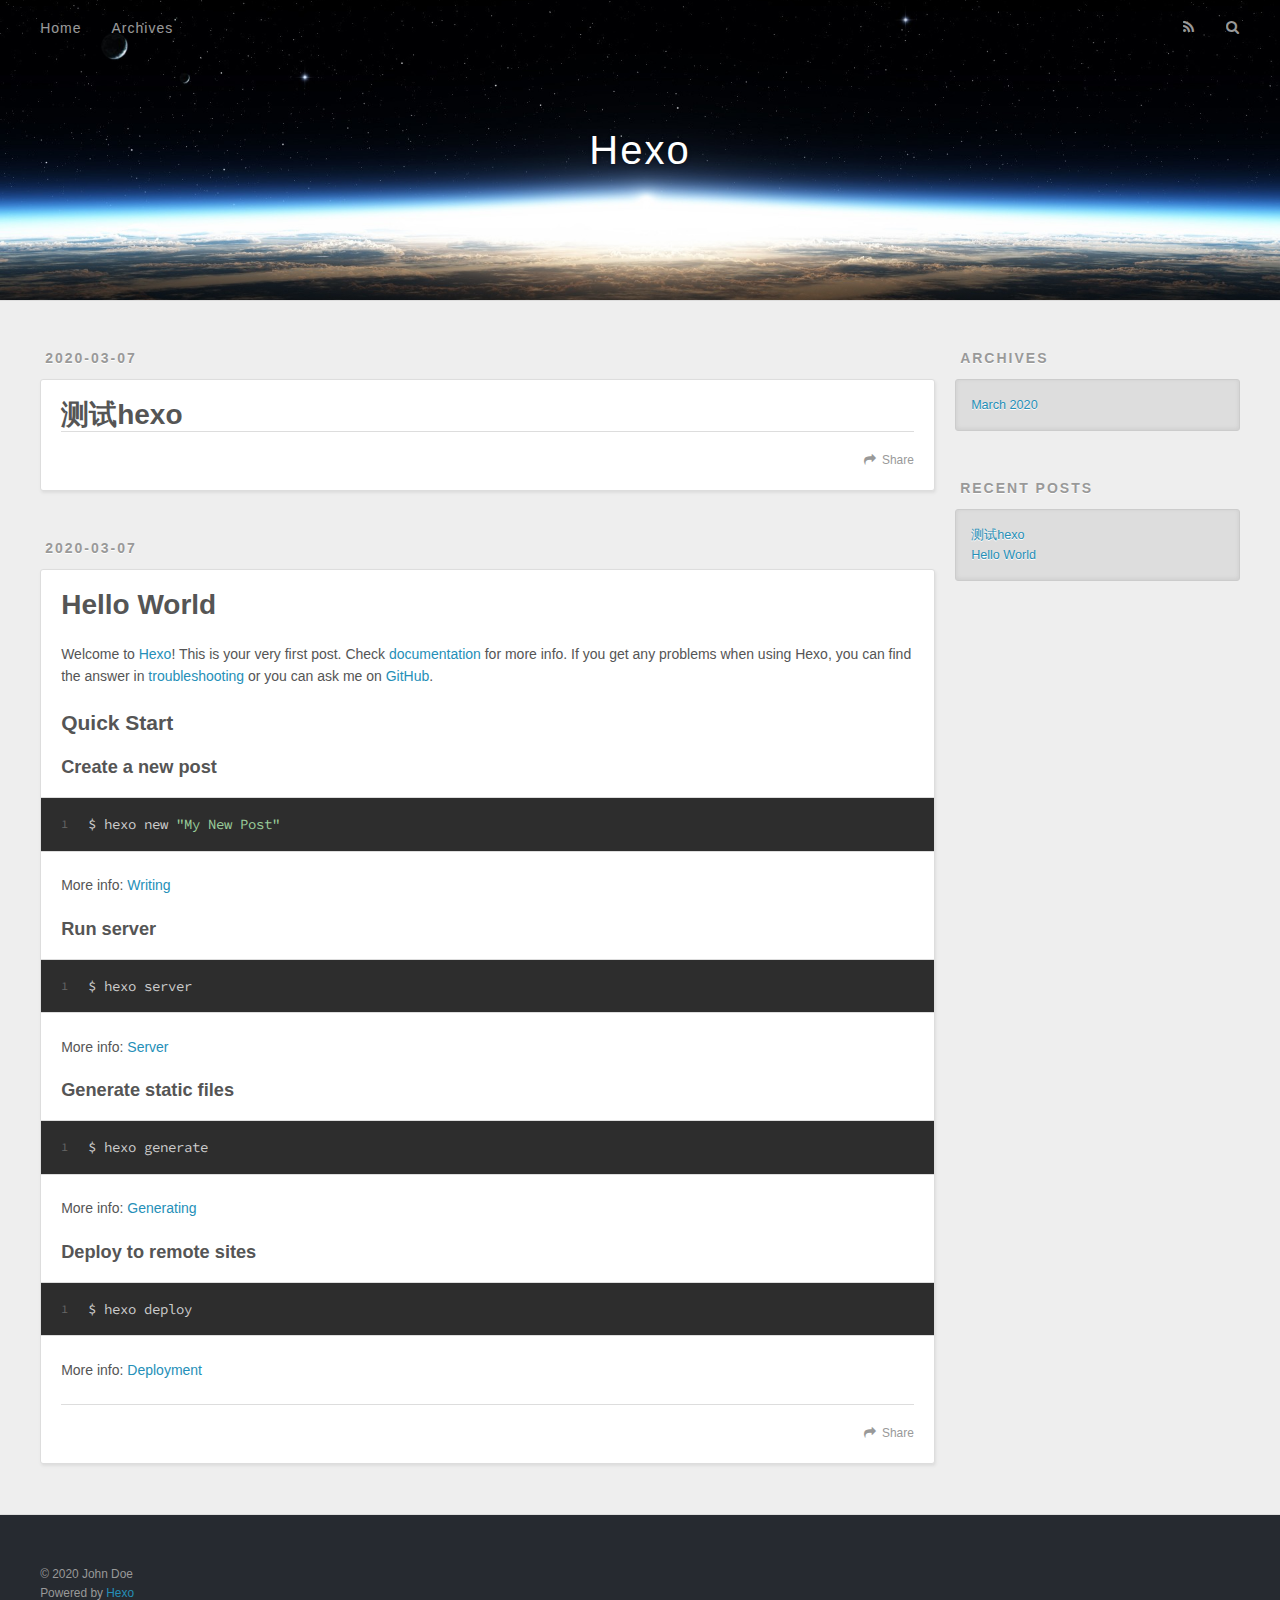
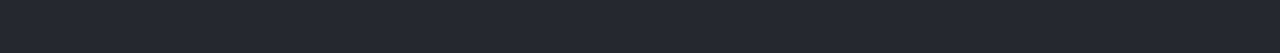
==== index.html @ 53bd96c7 "Site updated: 2020-03-07 23:52:13" ====
<!DOCTYPE html>
<html>
<head>
  <meta charset="utf-8">
  

  
  <title>Hexo</title>
  <meta name="viewport" content="width=device-width, initial-scale=1, maximum-scale=1">
  <meta property="og:type" content="website">
<meta property="og:title" content="Hexo">
<meta property="og:url" content="http://yoursite.com/index.html">
<meta property="og:site_name" content="Hexo">
<meta property="og:locale" content="en_US">
<meta property="article:author" content="John Doe">
<meta name="twitter:card" content="summary">
  
    <link rel="alternate" href="/atom.xml" title="Hexo" type="application/atom+xml">
  
  
    <link rel="icon" href="/favicon.png">
  
  
    <link href="//fonts.googleapis.com/css?family=Source+Code+Pro" rel="stylesheet" type="text/css">
  
  
<link rel="stylesheet" href="/css/style.css">

<meta name="generator" content="Hexo 4.2.0"></head>

<body>
  <div id="container">
    <div id="wrap">
      <header id="header">
  <div id="banner"></div>
  <div id="header-outer" class="outer">
    <div id="header-title" class="inner">
      <h1 id="logo-wrap">
        <a href="/" id="logo">Hexo</a>
      </h1>
      
    </div>
    <div id="header-inner" class="inner">
      <nav id="main-nav">
        <a id="main-nav-toggle" class="nav-icon"></a>
        
          <a class="main-nav-link" href="/">Home</a>
        
          <a class="main-nav-link" href="/archives">Archives</a>
        
      </nav>
      <nav id="sub-nav">
        
          <a id="nav-rss-link" class="nav-icon" href="/atom.xml" title="RSS Feed"></a>
        
        <a id="nav-search-btn" class="nav-icon" title="Search"></a>
      </nav>
      <div id="search-form-wrap">
        <form action="//google.com/search" method="get" accept-charset="UTF-8" class="search-form"><input type="search" name="q" class="search-form-input" placeholder="Search"><button type="submit" class="search-form-submit">&#xF002;</button><input type="hidden" name="sitesearch" value="http://yoursite.com"></form>
      </div>
    </div>
  </div>
</header>
      <div class="outer">
        <section id="main">
  
    <article id="post-测试hexo" class="article article-type-post" itemscope itemprop="blogPost">
  <div class="article-meta">
    <a href="/2020/03/07/%E6%B5%8B%E8%AF%95hexo/" class="article-date">
  <time datetime="2020-03-07T14:54:22.000Z" itemprop="datePublished">2020-03-07</time>
</a>
    
  </div>
  <div class="article-inner">
    
    
      <header class="article-header">
        
  
    <h1 itemprop="name">
      <a class="article-title" href="/2020/03/07/%E6%B5%8B%E8%AF%95hexo/">测试hexo</a>
    </h1>
  

      </header>
    
    <div class="article-entry" itemprop="articleBody">
      
        
      
    </div>
    <footer class="article-footer">
      <a data-url="http://yoursite.com/2020/03/07/%E6%B5%8B%E8%AF%95hexo/" data-id="ck7hqu7a30001ykxp9a8w8chr" class="article-share-link">Share</a>
      
      
    </footer>
  </div>
  
</article>


  
    <article id="post-hello-world" class="article article-type-post" itemscope itemprop="blogPost">
  <div class="article-meta">
    <a href="/2020/03/07/hello-world/" class="article-date">
  <time datetime="2020-03-07T14:18:39.172Z" itemprop="datePublished">2020-03-07</time>
</a>
    
  </div>
  <div class="article-inner">
    
    
      <header class="article-header">
        
  
    <h1 itemprop="name">
      <a class="article-title" href="/2020/03/07/hello-world/">Hello World</a>
    </h1>
  

      </header>
    
    <div class="article-entry" itemprop="articleBody">
      
        <p>Welcome to <a href="https://hexo.io/" target="_blank" rel="noopener">Hexo</a>! This is your very first post. Check <a href="https://hexo.io/docs/" target="_blank" rel="noopener">documentation</a> for more info. If you get any problems when using Hexo, you can find the answer in <a href="https://hexo.io/docs/troubleshooting.html" target="_blank" rel="noopener">troubleshooting</a> or you can ask me on <a href="https://github.com/hexojs/hexo/issues" target="_blank" rel="noopener">GitHub</a>.</p>
<h2 id="Quick-Start"><a href="#Quick-Start" class="headerlink" title="Quick Start"></a>Quick Start</h2><h3 id="Create-a-new-post"><a href="#Create-a-new-post" class="headerlink" title="Create a new post"></a>Create a new post</h3><figure class="highlight bash"><table><tr><td class="gutter"><pre><span class="line">1</span><br></pre></td><td class="code"><pre><span class="line">$ hexo new <span class="string">"My New Post"</span></span><br></pre></td></tr></table></figure>

<p>More info: <a href="https://hexo.io/docs/writing.html" target="_blank" rel="noopener">Writing</a></p>
<h3 id="Run-server"><a href="#Run-server" class="headerlink" title="Run server"></a>Run server</h3><figure class="highlight bash"><table><tr><td class="gutter"><pre><span class="line">1</span><br></pre></td><td class="code"><pre><span class="line">$ hexo server</span><br></pre></td></tr></table></figure>

<p>More info: <a href="https://hexo.io/docs/server.html" target="_blank" rel="noopener">Server</a></p>
<h3 id="Generate-static-files"><a href="#Generate-static-files" class="headerlink" title="Generate static files"></a>Generate static files</h3><figure class="highlight bash"><table><tr><td class="gutter"><pre><span class="line">1</span><br></pre></td><td class="code"><pre><span class="line">$ hexo generate</span><br></pre></td></tr></table></figure>

<p>More info: <a href="https://hexo.io/docs/generating.html" target="_blank" rel="noopener">Generating</a></p>
<h3 id="Deploy-to-remote-sites"><a href="#Deploy-to-remote-sites" class="headerlink" title="Deploy to remote sites"></a>Deploy to remote sites</h3><figure class="highlight bash"><table><tr><td class="gutter"><pre><span class="line">1</span><br></pre></td><td class="code"><pre><span class="line">$ hexo deploy</span><br></pre></td></tr></table></figure>

<p>More info: <a href="https://hexo.io/docs/one-command-deployment.html" target="_blank" rel="noopener">Deployment</a></p>

      
    </div>
    <footer class="article-footer">
      <a data-url="http://yoursite.com/2020/03/07/hello-world/" data-id="ck7hqu79y0000ykxp8cg9hc1q" class="article-share-link">Share</a>
      
      
    </footer>
  </div>
  
</article>


  


</section>
        
          <aside id="sidebar">
  
    

  
    

  
    
  
    
  <div class="widget-wrap">
    <h3 class="widget-title">Archives</h3>
    <div class="widget">
      <ul class="archive-list"><li class="archive-list-item"><a class="archive-list-link" href="/archives/2020/03/">March 2020</a></li></ul>
    </div>
  </div>


  
    
  <div class="widget-wrap">
    <h3 class="widget-title">Recent Posts</h3>
    <div class="widget">
      <ul>
        
          <li>
            <a href="/2020/03/07/%E6%B5%8B%E8%AF%95hexo/">测试hexo</a>
          </li>
        
          <li>
            <a href="/2020/03/07/hello-world/">Hello World</a>
          </li>
        
      </ul>
    </div>
  </div>

  
</aside>
        
      </div>
      <footer id="footer">
  
  <div class="outer">
    <div id="footer-info" class="inner">
      &copy; 2020 John Doe<br>
      Powered by <a href="http://hexo.io/" target="_blank">Hexo</a>
    </div>
  </div>
</footer>
    </div>
    <nav id="mobile-nav">
  
    <a href="/" class="mobile-nav-link">Home</a>
  
    <a href="/archives" class="mobile-nav-link">Archives</a>
  
</nav>
    

<script src="//ajax.googleapis.com/ajax/libs/jquery/2.0.3/jquery.min.js"></script>


  
<link rel="stylesheet" href="/fancybox/jquery.fancybox.css">

  
<script src="/fancybox/jquery.fancybox.pack.js"></script>




<script src="/js/script.js"></script>




  </div>
</body>
</html>
---- css/style.css ----
body {
  width: 100%;
}
body:before,
body:after {
  content: "";
  display: table;
}
body:after {
  clear: both;
}
html,
body,
div,
span,
applet,
object,
iframe,
h1,
h2,
h3,
h4,
h5,
h6,
p,
blockquote,
pre,
a,
abbr,
acronym,
address,
big,
cite,
code,
del,
dfn,
em,
img,
ins,
kbd,
q,
s,
samp,
small,
strike,
strong,
sub,
sup,
tt,
var,
dl,
dt,
dd,
ol,
ul,
li,
fieldset,
form,
label,
legend,
table,
caption,
tbody,
tfoot,
thead,
tr,
th,
td {
  margin: 0;
  padding: 0;
  border: 0;
  outline: 0;
  font-weight: inherit;
  font-style: inherit;
  font-family: inherit;
  font-size: 100%;
  vertical-align: baseline;
}
body {
  line-height: 1;
  color: #000;
  background: #fff;
}
ol,
ul {
  list-style: none;
}
table {
  border-collapse: separate;
  border-spacing: 0;
  vertical-align: middle;
}
caption,
th,
td {
  text-align: left;
  font-weight: normal;
  vertical-align: middle;
}
a img {
  border: none;
}
input,
button {
  margin: 0;
  padding: 0;
}
input::-moz-focus-inner,
button::-moz-focus-inner {
  border: 0;
  padding: 0;
}
@font-face {
  font-family: FontAwesome;
  font-style: normal;
  font-weight: normal;
  src: url("fonts/fontawesome-webfont.eot?v=#4.0.3");
  src: url("fonts/fontawesome-webfont.eot?#iefix&v=#4.0.3") format("embedded-opentype"), url("fonts/fontawesome-webfont.woff?v=#4.0.3") format("woff"), url("fonts/fontawesome-webfont.ttf?v=#4.0.3") format("truetype"), url("fonts/fontawesome-webfont.svg#fontawesomeregular?v=#4.0.3") format("svg");
}
html,
body,
#container {
  height: 100%;
}
body {
  background: #eee;
  font: 14px -apple-system, BlinkMacSystemFont, "Segoe UI", "Roboto", "Oxygen", "Ubuntu", "Cantarell", "Fira Sans", "Droid Sans", "Helvetica Neue", sans-serif;
  -webkit-text-size-adjust: 100%;
}
.outer {
  max-width: 1220px;
  margin: 0 auto;
  padding: 0 20px;
}
.outer:before,
.outer:after {
  content: "";
  display: table;
}
.outer:after {
  clear: both;
}
.inner {
  display: inline;
  float: left;
  width: 98.33333333333333%;
  margin: 0 0.833333333333333%;
}
.left,
.alignleft {
  float: left;
}
.right,
.alignright {
  float: right;
}
.clear {
  clear: both;
}
#container {
  position: relative;
}
.mobile-nav-on {
  overflow: hidden;
}
#wrap {
  height: 100%;
  width: 100%;
  position: absolute;
  top: 0;
  left: 0;
  -webkit-transition: 0.2s ease-out;
  -moz-transition: 0.2s ease-out;
  -ms-transition: 0.2s ease-out;
  transition: 0.2s ease-out;
  z-index: 1;
  background: #eee;
}
.mobile-nav-on #wrap {
  left: 280px;
}
@media screen and (min-width: 768px) {
  #main {
    display: inline;
    float: left;
    width: 73.33333333333333%;
    margin: 0 0.833333333333333%;
  }
}
.article-date,
.article-category-link,
.archive-year,
.widget-title {
  text-decoration: none;
  text-transform: uppercase;
  letter-spacing: 2px;
  color: #999;
  margin-bottom: 1em;
  margin-left: 5px;
  line-height: 1em;
  text-shadow: 0 1px #fff;
  font-weight: bold;
}
.article-inner,
.archive-article-inner {
  background: #fff;
  -webkit-box-shadow: 1px 2px 3px #ddd;
  box-shadow: 1px 2px 3px #ddd;
  border: 1px solid #ddd;
  border-radius: 3px;
}
.article-entry h1,
.widget h1 {
  font-size: 2em;
}
.article-entry h2,
.widget h2 {
  font-size: 1.5em;
}
.article-entry h3,
.widget h3 {
  font-size: 1.3em;
}
.article-entry h4,
.widget h4 {
  font-size: 1.2em;
}
.article-entry h5,
.widget h5 {
  font-size: 1em;
}
.article-entry h6,
.widget h6 {
  font-size: 1em;
  color: #999;
}
.article-entry hr,
.widget hr {
  border: 1px dashed #ddd;
}
.article-entry strong,
.widget strong {
  font-weight: bold;
}
.article-entry em,
.widget em,
.article-entry cite,
.widget cite {
  font-style: italic;
}
.article-entry sup,
.widget sup,
.article-entry sub,
.widget sub {
  font-size: 0.75em;
  line-height: 0;
  position: relative;
  vertical-align: baseline;
}
.article-entry sup,
.widget sup {
  top: -0.5em;
}
.article-entry sub,
.widget sub {
  bottom: -0.2em;
}
.article-entry small,
.widget small {
  font-size: 0.85em;
}
.article-entry acronym,
.widget acronym,
.article-entry abbr,
.widget abbr {
  border-bottom: 1px dotted;
}
.article-entry ul,
.widget ul,
.article-entry ol,
.widget ol,
.article-entry dl,
.widget dl {
  margin: 0 20px;
  line-height: 1.6em;
}
.article-entry ul ul,
.widget ul ul,
.article-entry ol ul,
.widget ol ul,
.article-entry ul ol,
.widget ul ol,
.article-entry ol ol,
.widget ol ol {
  margin-top: 0;
  margin-bottom: 0;
}
.article-entry ul,
.widget ul {
  list-style: disc;
}
.article-entry ol,
.widget ol {
  list-style: decimal;
}
.article-entry dt,
.widget dt {
  font-weight: bold;
}
#header {
  height: 300px;
  position: relative;
  border-bottom: 1px solid #ddd;
}
#header:before,
#header:after {
  content: "";
  position: absolute;
  left: 0;
  right: 0;
  height: 40px;
}
#header:before {
  top: 0;
  background: -webkit-linear-gradient(rgba(0,0,0,0.2), transparent);
  background: -moz-linear-gradient(rgba(0,0,0,0.2), transparent);
  background: -ms-linear-gradient(rgba(0,0,0,0.2), transparent);
  background: linear-gradient(rgba(0,0,0,0.2), transparent);
}
#header:after {
  bottom: 0;
  background: -webkit-linear-gradient(transparent, rgba(0,0,0,0.2));
  background: -moz-linear-gradient(transparent, rgba(0,0,0,0.2));
  background: -ms-linear-gradient(transparent, rgba(0,0,0,0.2));
  background: linear-gradient(transparent, rgba(0,0,0,0.2));
}
#header-outer {
  height: 100%;
  position: relative;
}
#header-inner {
  position: relative;
  overflow: hidden;
}
#banner {
  position: absolute;
  top: 0;
  left: 0;
  width: 100%;
  height: 100%;
  background: url("images/banner.jpg") center #000;
  -webkit-background-size: cover;
  -moz-background-size: cover;
  background-size: cover;
  z-index: -1;
}
#header-title {
  text-align: center;
  height: 40px;
  position: absolute;
  top: 50%;
  left: 0;
  margin-top: -20px;
}
#logo,
#subtitle {
  text-decoration: none;
  color: #fff;
  font-weight: 300;
  text-shadow: 0 1px 4px rgba(0,0,0,0.3);
}
#logo {
  font-size: 40px;
  line-height: 40px;
  letter-spacing: 2px;
}
#subtitle {
  font-size: 16px;
  line-height: 16px;
  letter-spacing: 1px;
}
#subtitle-wrap {
  margin-top: 16px;
}
#main-nav {
  float: left;
  margin-left: -15px;
}
.nav-icon,
.main-nav-link {
  float: left;
  color: #fff;
  opacity: 0.6;
  text-decoration: none;
  text-shadow: 0 1px rgba(0,0,0,0.2);
  -webkit-transition: opacity 0.2s;
  -moz-transition: opacity 0.2s;
  -ms-transition: opacity 0.2s;
  transition: opacity 0.2s;
  display: block;
  padding: 20px 15px;
}
.nav-icon:hover,
.main-nav-link:hover {
  opacity: 1;
}
.nav-icon {
  font-family: FontAwesome;
  text-align: center;
  font-size: 14px;
  width: 14px;
  height: 14px;
  padding: 20px 15px;
  position: relative;
  cursor: pointer;
}
.main-nav-link {
  font-weight: 300;
  letter-spacing: 1px;
}
@media screen and (max-width: 479px) {
  .main-nav-link {
    display: none;
  }
}
#main-nav-toggle {
  display: none;
}
#main-nav-toggle:before {
  content: "\f0c9";
}
@media screen and (max-width: 479px) {
  #main-nav-toggle {
    display: block;
  }
}
#sub-nav {
  float: right;
  margin-right: -15px;
}
#nav-rss-link:before {
  content: "\f09e";
}
#nav-search-btn:before {
  content: "\f002";
}
#search-form-wrap {
  position: absolute;
  top: 15px;
  width: 150px;
  height: 30px;
  right: -150px;
  opacity: 0;
  -webkit-transition: 0.2s ease-out;
  -moz-transition: 0.2s ease-out;
  -ms-transition: 0.2s ease-out;
  transition: 0.2s ease-out;
}
#search-form-wrap.on {
  opacity: 1;
  right: 0;
}
@media screen and (max-width: 479px) {
  #search-form-wrap {
    width: 100%;
    right: -100%;
  }
}
.search-form {
  position: absolute;
  top: 0;
  left: 0;
  right: 0;
  background: #fff;
  padding: 5px 15px;
  border-radius: 15px;
  -webkit-box-shadow: 0 0 10px rgba(0,0,0,0.3);
  box-shadow: 0 0 10px rgba(0,0,0,0.3);
}
.search-form-input {
  border: none;
  background: none;
  color: #555;
  width: 100%;
  font: 13px -apple-system, BlinkMacSystemFont, "Segoe UI", "Roboto", "Oxygen", "Ubuntu", "Cantarell", "Fira Sans", "Droid Sans", "Helvetica Neue", sans-serif;
  outline: none;
}
.search-form-input::-webkit-search-results-decoration,
.search-form-input::-webkit-search-cancel-button {
  -webkit-appearance: none;
}
.search-form-submit {
  position: absolute;
  top: 50%;
  right: 10px;
  margin-top: -7px;
  font: 13px FontAwesome;
  border: none;
  background: none;
  color: #bbb;
  cursor: pointer;
}
.search-form-submit:hover,
.search-form-submit:focus {
  color: #777;
}
.article {
  margin: 50px 0;
}
.article-inner {
  overflow: hidden;
}
.article-meta:before,
.article-meta:after {
  content: "";
  display: table;
}
.article-meta:after {
  clear: both;
}
.article-date {
  float: left;
}
.article-category {
  float: left;
  line-height: 1em;
  color: #ccc;
  text-shadow: 0 1px #fff;
  margin-left: 8px;
}
.article-category:before {
  content: "\2022";
}
.article-category-link {
  margin: 0 12px 1em;
}
.article-header {
  padding: 20px 20px 0;
}
.article-title {
  text-decoration: none;
  font-size: 2em;
  font-weight: bold;
  color: #555;
  line-height: 1.1em;
  -webkit-transition: color 0.2s;
  -moz-transition: color 0.2s;
  -ms-transition: color 0.2s;
  transition: color 0.2s;
}
a.article-title:hover {
  color: #258fb8;
}
.article-entry {
  color: #555;
  padding: 0 20px;
}
.article-entry:before,
.article-entry:after {
  content: "";
  display: table;
}
.article-entry:after {
  clear: both;
}
.article-entry p,
.article-entry table {
  line-height: 1.6em;
  margin: 1.6em 0;
}
.article-entry h1,
.article-entry h2,
.article-entry h3,
.article-entry h4,
.article-entry h5,
.article-entry h6 {
  font-weight: bold;
}
.article-entry h1,
.article-entry h2,
.article-entry h3,
.article-entry h4,
.article-entry h5,
.article-entry h6 {
  line-height: 1.1em;
  margin: 1.1em 0;
}
.article-entry a {
  color: #258fb8;
  text-decoration: none;
}
.article-entry a:hover {
  text-decoration: underline;
}
.article-entry ul,
.article-entry ol,
.article-entry dl {
  margin-top: 1.6em;
  margin-bottom: 1.6em;
}
.article-entry img,
.article-entry video {
  max-width: 100%;
  height: auto;
  display: block;
  margin: auto;
}
.article-entry iframe {
  border: none;
}
.article-entry table {
  width: 100%;
  border-collapse: collapse;
  border-spacing: 0;
}
.article-entry th {
  font-weight: bold;
  border-bottom: 3px solid #ddd;
  padding-bottom: 0.5em;
}
.article-entry td {
  border-bottom: 1px solid #ddd;
  padding: 10px 0;
}
.article-entry blockquote {
  font-family: Georgia, "Times New Roman", serif;
  font-size: 1.4em;
  margin: 1.6em 20px;
  text-align: center;
}
.article-entry blockquote footer {
  font-size: 14px;
  margin: 1.6em 0;
  font-family: -apple-system, BlinkMacSystemFont, "Segoe UI", "Roboto", "Oxygen", "Ubuntu", "Cantarell", "Fira Sans", "Droid Sans", "Helvetica Neue", sans-serif;
}
.article-entry blockquote footer cite:before {
  content: "—";
  padding: 0 0.5em;
}
.article-entry .pullquote {
  text-align: left;
  width: 45%;
  margin: 0;
}
.article-entry .pullquote.left {
  margin-left: 0.5em;
  margin-right: 1em;
}
.article-entry .pullquote.right {
  margin-right: 0.5em;
  margin-left: 1em;
}
.article-entry .caption {
  color: #999;
  display: block;
  font-size: 0.9em;
  margin-top: 0.5em;
  position: relative;
  text-align: center;
}
.article-entry .video-container {
  position: relative;
  padding-top: 56.25%;
  height: 0;
  overflow: hidden;
}
.article-entry .video-container iframe,
.article-entry .video-container object,
.article-entry .video-container embed {
  position: absolute;
  top: 0;
  left: 0;
  width: 100%;
  height: 100%;
  margin-top: 0;
}
.article-more-link a {
  display: inline-block;
  line-height: 1em;
  padding: 6px 15px;
  border-radius: 15px;
  background: #eee;
  color: #999;
  text-shadow: 0 1px #fff;
  text-decoration: none;
}
.article-more-link a:hover {
  background: #258fb8;
  color: #fff;
  text-decoration: none;
  text-shadow: 0 1px #1e7293;
}
.article-footer {
  font-size: 0.85em;
  line-height: 1.6em;
  border-top: 1px solid #ddd;
  padding-top: 1.6em;
  margin: 0 20px 20px;
}
.article-footer:before,
.article-footer:after {
  content: "";
  display: table;
}
.article-footer:after {
  clear: both;
}
.article-footer a {
  color: #999;
  text-decoration: none;
}
.article-footer a:hover {
  color: #555;
}
.article-tag-list-item {
  float: left;
  margin-right: 10px;
}
.article-tag-list-link:before {
  content: "#";
}
.article-comment-link {
  float: right;
}
.article-comment-link:before {
  content: "\f075";
  font-family: FontAwesome;
  padding-right: 8px;
}
.article-share-link {
  cursor: pointer;
  float: right;
  margin-left: 20px;
}
.article-share-link:before {
  content: "\f064";
  font-family: FontAwesome;
  padding-right: 6px;
}
#article-nav {
  position: relative;
}
#article-nav:before,
#article-nav:after {
  content: "";
  display: table;
}
#article-nav:after {
  clear: both;
}
@media screen and (min-width: 768px) {
  #article-nav {
    margin: 50px 0;
  }
  #article-nav:before {
    width: 8px;
    height: 8px;
    position: absolute;
    top: 50%;
    left: 50%;
    margin-top: -4px;
    margin-left: -4px;
    content: "";
    border-radius: 50%;
    background: #ddd;
    -webkit-box-shadow: 0 1px 2px #fff;
    box-shadow: 0 1px 2px #fff;
  }
}
.article-nav-link-wrap {
  text-decoration: none;
  text-shadow: 0 1px #fff;
  color: #999;
  -webkit-box-sizing: border-box;
  -moz-box-sizing: border-box;
  box-sizing: border-box;
  margin-top: 50px;
  text-align: center;
  display: block;
}
.article-nav-link-wrap:hover {
  color: #555;
}
@media screen and (min-width: 768px) {
  .article-nav-link-wrap {
    width: 50%;
    margin-top: 0;
  }
}
@media screen and (min-width: 768px) {
  #article-nav-newer {
    float: left;
    text-align: right;
    padding-right: 20px;
  }
}
@media screen and (min-width: 768px) {
  #article-nav-older {
    float: right;
    text-align: left;
    padding-left: 20px;
  }
}
.article-nav-caption {
  text-transform: uppercase;
  letter-spacing: 2px;
  color: #ddd;
  line-height: 1em;
  font-weight: bold;
}
#article-nav-newer .article-nav-caption {
  margin-right: -2px;
}
.article-nav-title {
  font-size: 0.85em;
  line-height: 1.6em;
  margin-top: 0.5em;
}
.article-share-box {
  position: absolute;
  display: none;
  background: #fff;
  -webkit-box-shadow: 1px 2px 10px rgba(0,0,0,0.2);
  box-shadow: 1px 2px 10px rgba(0,0,0,0.2);
  border-radius: 3px;
  margin-left: -145px;
  overflow: hidden;
  z-index: 1;
}
.article-share-box.on {
  display: block;
}
.article-share-input {
  width: 100%;
  background: none;
  -webkit-box-sizing: border-box;
  -moz-box-sizing: border-box;
  box-sizing: border-box;
  font: 14px -apple-system, BlinkMacSystemFont, "Segoe UI", "Roboto", "Oxygen", "Ubuntu", "Cantarell", "Fira Sans", "Droid Sans", "Helvetica Neue", sans-serif;
  padding: 0 15px;
  color: #555;
  outline: none;
  border: 1px solid #ddd;
  border-radius: 3px 3px 0 0;
  height: 36px;
  line-height: 36px;
}
.article-share-links {
  background: #eee;
}
.article-share-links:before,
.article-share-links:after {
  content: "";
  display: table;
}
.article-share-links:after {
  clear: both;
}
.article-share-twitter,
.article-share-facebook,
.article-share-pinterest,
.article-share-google {
  width: 50px;
  height: 36px;
  display: block;
  float: left;
  position: relative;
  color: #999;
  text-shadow: 0 1px #fff;
}
.article-share-twitter:before,
.article-share-facebook:before,
.article-share-pinterest:before,
.article-share-google:before {
  font-size: 20px;
  font-family: FontAwesome;
  width: 20px;
  height: 20px;
  position: absolute;
  top: 50%;
  left: 50%;
  margin-top: -10px;
  margin-left: -10px;
  text-align: center;
}
.article-share-twitter:hover,
.article-share-facebook:hover,
.article-share-pinterest:hover,
.article-share-google:hover {
  color: #fff;
}
.article-share-twitter:before {
  content: "\f099";
}
.article-share-twitter:hover {
  background: #00aced;
  text-shadow: 0 1px #008abe;
}
.article-share-facebook:before {
  content: "\f09a";
}
.article-share-facebook:hover {
  background: #3b5998;
  text-shadow: 0 1px #2f477a;
}
.article-share-pinterest:before {
  content: "\f0d2";
}
.article-share-pinterest:hover {
  background: #cb2027;
  text-shadow: 0 1px #a21a1f;
}
.article-share-google:before {
  content: "\f0d5";
}
.article-share-google:hover {
  background: #dd4b39;
  text-shadow: 0 1px #be3221;
}
.article-gallery {
  background: #000;
  position: relative;
}
.article-gallery-photos {
  position: relative;
  overflow: hidden;
}
.article-gallery-img {
  display: none;
  max-width: 100%;
}
.article-gallery-img:first-child {
  display: block;
}
.article-gallery-img.loaded {
  position: absolute;
  display: block;
}
.article-gallery-img img {
  display: block;
  max-width: 100%;
  margin: 0 auto;
}
#comments {
  background: #fff;
  -webkit-box-shadow: 1px 2px 3px #ddd;
  box-shadow: 1px 2px 3px #ddd;
  padding: 20px;
  border: 1px solid #ddd;
  border-radius: 3px;
  margin: 50px 0;
}
#comments a {
  color: #258fb8;
}
.archives-wrap {
  margin: 50px 0;
}
.archives:before,
.archives:after {
  content: "";
  display: table;
}
.archives:after {
  clear: both;
}
.archive-year-wrap {
  margin-bottom: 1em;
}
.archives {
  -webkit-column-gap: 10px;
  -moz-column-gap: 10px;
  column-gap: 10px;
}
@media screen and (min-width: 480px) and (max-width: 767px) {
  .archives {
    -webkit-column-count: 2;
    -moz-column-count: 2;
    column-count: 2;
  }
}
@media screen and (min-width: 768px) {
  .archives {
    -webkit-column-count: 3;
    -moz-column-count: 3;
    column-count: 3;
  }
}
.archive-article {
  -webkit-column-break-inside: avoid;
  page-break-inside: avoid;
  overflow: hidden;
  break-inside: avoid-column;
}
.archive-article-inner {
  padding: 10px;
  margin-bottom: 15px;
}
.archive-article-title {
  text-decoration: none;
  font-weight: bold;
  color: #555;
  -webkit-transition: color 0.2s;
  -moz-transition: color 0.2s;
  -ms-transition: color 0.2s;
  transition: color 0.2s;
  line-height: 1.6em;
}
.archive-article-title:hover {
  color: #258fb8;
}
.archive-article-footer {
  margin-top: 1em;
}
.archive-article-date {
  color: #999;
  text-decoration: none;
  font-size: 0.85em;
  line-height: 1em;
  margin-bottom: 0.5em;
  display: block;
}
#page-nav {
  margin: 50px auto;
  background: #fff;
  -webkit-box-shadow: 1px 2px 3px #ddd;
  box-shadow: 1px 2px 3px #ddd;
  border: 1px solid #ddd;
  border-radius: 3px;
  text-align: center;
  color: #999;
  overflow: hidden;
}
#page-nav:before,
#page-nav:after {
  content: "";
  display: table;
}
#page-nav:after {
  clear: both;
}
#page-nav a,
#page-nav span {
  padding: 10px 20px;
  line-height: 1;
  height: 2ex;
}
#page-nav a {
  color: #999;
  text-decoration: none;
}
#page-nav a:hover {
  background: #999;
  color: #fff;
}
#page-nav .prev {
  float: left;
}
#page-nav .next {
  float: right;
}
#page-nav .page-number {
  display: inline-block;
}
@media screen and (max-width: 479px) {
  #page-nav .page-number {
    display: none;
  }
}
#page-nav .current {
  color: #555;
  font-weight: bold;
}
#page-nav .space {
  color: #ddd;
}
#footer {
  background: #262a30;
  padding: 50px 0;
  border-top: 1px solid #ddd;
  color: #999;
}
#footer a {
  color: #258fb8;
  text-decoration: none;
}
#footer a:hover {
  text-decoration: underline;
}
#footer-info {
  line-height: 1.6em;
  font-size: 0.85em;
}
.article-entry pre,
.article-entry .highlight {
  background: #2d2d2d;
  margin: 0 -20px;
  padding: 15px 20px;
  border-style: solid;
  border-color: #ddd;
  border-width: 1px 0;
  overflow: auto;
  color: #ccc;
  line-height: 22.400000000000002px;
}
.article-entry .highlight .gutter pre,
.article-entry .gist .gist-file .gist-data .line-numbers {
  color: #666;
  font-size: 0.85em;
}
.article-entry pre,
.article-entry code {
  font-family: "Source Code Pro", Consolas, Monaco, Menlo, Consolas, monospace;
}
.article-entry code {
  background: #eee;
  text-shadow: 0 1px #fff;
  padding: 0 0.3em;
}
.article-entry pre code {
  background: none;
  text-shadow: none;
  padding: 0;
}
.article-entry .highlight pre {
  border: none;
  margin: 0;
  padding: 0;
}
.article-entry .highlight table {
  margin: 0;
  width: auto;
}
.article-entry .highlight td {
  border: none;
  padding: 0;
}
.article-entry .highlight figcaption {
  font-size: 0.85em;
  color: #999;
  line-height: 1em;
  margin-bottom: 1em;
}
.article-entry .highlight figcaption:before,
.article-entry .highlight figcaption:after {
  content: "";
  display: table;
}
.article-entry .highlight figcaption:after {
  clear: both;
}
.article-entry .highlight figcaption a {
  float: right;
}
.article-entry .highlight .gutter pre {
  text-align: right;
  padding-right: 20px;
}
.article-entry .highlight .line {
  height: 22.400000000000002px;
}
.article-entry .highlight .line.marked {
  background: #515151;
}
.article-entry .gist {
  margin: 0 -20px;
  border-style: solid;
  border-color: #ddd;
  border-width: 1px 0;
  background: #2d2d2d;
  padding: 15px 20px 15px 0;
}
.article-entry .gist .gist-file {
  border: none;
  font-family: "Source Code Pro", Consolas, Monaco, Menlo, Consolas, monospace;
  margin: 0;
}
.article-entry .gist .gist-file .gist-data {
  background: none;
  border: none;
}
.article-entry .gist .gist-file .gist-data .line-numbers {
  background: none;
  border: none;
  padding: 0 20px 0 0;
}
.article-entry .gist .gist-file .gist-data .line-data {
  padding: 0 !important;
}
.article-entry .gist .gist-file .highlight {
  margin: 0;
  padding: 0;
  border: none;
}
.article-entry .gist .gist-file .gist-meta {
  background: #2d2d2d;
  color: #999;
  font: 0.85em -apple-system, BlinkMacSystemFont, "Segoe UI", "Roboto", "Oxygen", "Ubuntu", "Cantarell", "Fira Sans", "Droid Sans", "Helvetica Neue", sans-serif;
  text-shadow: 0 0;
  padding: 0;
  margin-top: 1em;
  margin-left: 20px;
}
.article-entry .gist .gist-file .gist-meta a {
  color: #258fb8;
  font-weight: normal;
}
.article-entry .gist .gist-file .gist-meta a:hover {
  text-decoration: underline;
}
pre .comment,
pre .title {
  color: #999;
}
pre .variable,
pre .attribute,
pre .tag,
pre .regexp,
pre .ruby .constant,
pre .xml .tag .title,
pre .xml .pi,
pre .xml .doctype,
pre .html .doctype,
pre .css .id,
pre .css .class,
pre .css .pseudo {
  color: #f2777a;
}
pre .number,
pre .preprocessor,
pre .built_in,
pre .literal,
pre .params,
pre .constant {
  color: #f99157;
}
pre .class,
pre .ruby .class .title,
pre .css .rules .attribute {
  color: #9c9;
}
pre .string,
pre .value,
pre .inheritance,
pre .header,
pre .ruby .symbol,
pre .xml .cdata {
  color: #9c9;
}
pre .css .hexcolor {
  color: #6cc;
}
pre .function,
pre .python .decorator,
pre .python .title,
pre .ruby .function .title,
pre .ruby .title .keyword,
pre .perl .sub,
pre .javascript .title,
pre .coffeescript .title {
  color: #69c;
}
pre .keyword,
pre .javascript .function {
  color: #c9c;
}
@media screen and (max-width: 479px) {
  #mobile-nav {
    position: absolute;
    top: 0;
    left: 0;
    width: 280px;
    height: 100%;
    background: #191919;
    border-right: 1px solid #fff;
  }
}
@media screen and (max-width: 479px) {
  .mobile-nav-link {
    display: block;
    color: #999;
    text-decoration: none;
    padding: 15px 20px;
    font-weight: bold;
  }
  .mobile-nav-link:hover {
    color: #fff;
  }
}
@media screen and (min-width: 768px) {
  #sidebar {
    display: inline;
    float: left;
    width: 23.333333333333332%;
    margin: 0 0.833333333333333%;
  }
}
.widget-wrap {
  margin: 50px 0;
}
.widget {
  color: #777;
  text-shadow: 0 1px #fff;
  background: #ddd;
  -webkit-box-shadow: 0 -1px 4px #ccc inset;
  box-shadow: 0 -1px 4px #ccc inset;
  border: 1px solid #ccc;
  padding: 15px;
  border-radius: 3px;
}
.widget a {
  color: #258fb8;
  text-decoration: none;
}
.widget a:hover {
  text-decoration: underline;
}
.widget ul ul,
.widget ol ul,
.widget dl ul,
.widget ul ol,
.widget ol ol,
.widget dl ol,
.widget ul dl,
.widget ol dl,
.widget dl dl {
  margin-left: 15px;
  list-style: disc;
}
.widget {
  line-height: 1.6em;
  word-wrap: break-word;
  font-size: 0.9em;
}
.widget ul,
.widget ol {
  list-style: none;
  margin: 0;
}
.widget ul ul,
.widget ol ul,
.widget ul ol,
.widget ol ol {
  margin: 0 20px;
}
.widget ul ul,
.widget ol ul {
  list-style: disc;
}
.widget ul ol,
.widget ol ol {
  list-style: decimal;
}
.category-list-count,
.tag-list-count,
.archive-list-count {
  padding-left: 5px;
  color: #999;
  font-size: 0.85em;
}
.category-list-count:before,
.tag-list-count:before,
.archive-list-count:before {
  content: "(";
}
.category-list-count:after,
.tag-list-count:after,
.archive-list-count:after {
  content: ")";
}
.tagcloud a {
  margin-right: 5px;
  display: inline-block;
}
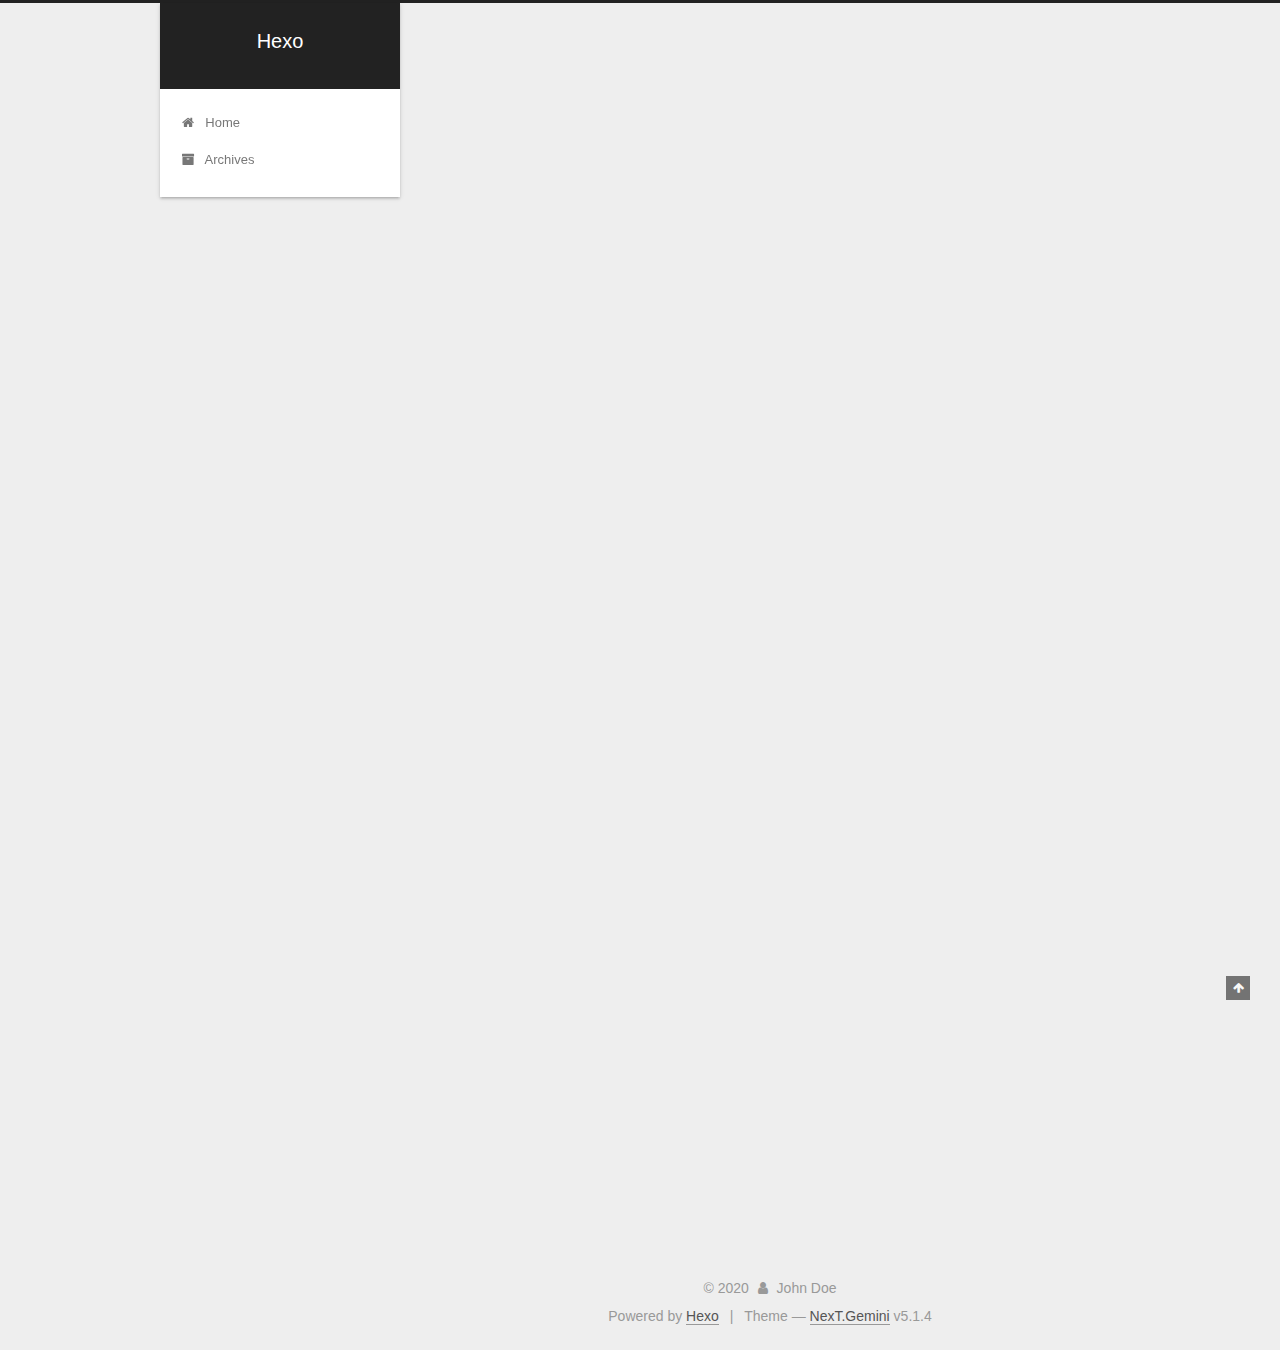
==== commit 2bd467e2: "Site updated: 2020-03-10 20:45:09" ====
--- a/index.html
+++ b/index.html
@@ -1,236 +1,746 @@
 <!DOCTYPE html>
-<html>
+
+
+
+  
+
+
+<html class="theme-next gemini use-motion" lang="en">
 <head>
-  <meta charset="utf-8">
-  
-
-  
-  <title>Hexo</title>
-  <meta name="viewport" content="width=device-width, initial-scale=1, maximum-scale=1">
-  <meta property="og:type" content="website">
+  <meta charset="UTF-8"/>
+<meta http-equiv="X-UA-Compatible" content="IE=edge" />
+<meta name="viewport" content="width=device-width, initial-scale=1, maximum-scale=1"/>
+<meta name="theme-color" content="#222">
+
+
+
+
+
+
+
+
+
+<meta http-equiv="Cache-Control" content="no-transform" />
+<meta http-equiv="Cache-Control" content="no-siteapp" />
+
+
+
+
+
+
+
+
+
+
+
+
+
+
+
+
+  
+  
+  <link href="/lib/fancybox/source/jquery.fancybox.css?v=2.1.5" rel="stylesheet" type="text/css" />
+
+
+
+
+
+
+
+<link href="/lib/font-awesome/css/font-awesome.min.css?v=4.6.2" rel="stylesheet" type="text/css" />
+
+<link href="/css/main.css?v=5.1.4" rel="stylesheet" type="text/css" />
+
+
+  <link rel="apple-touch-icon" sizes="180x180" href="/images/apple-touch-icon-next.png?v=5.1.4">
+
+
+  <link rel="icon" type="image/png" sizes="32x32" href="/images/favicon-32x32-next.png?v=5.1.4">
+
+
+  <link rel="icon" type="image/png" sizes="16x16" href="/images/favicon-16x16-next.png?v=5.1.4">
+
+
+  <link rel="mask-icon" href="/images/logo.svg?v=5.1.4" color="#222">
+
+
+
+
+
+  <meta name="keywords" content="Hexo, NexT" />
+
+
+
+
+
+
+
+
+
+
+<meta property="og:type" content="website">
 <meta property="og:title" content="Hexo">
 <meta property="og:url" content="http://yoursite.com/index.html">
 <meta property="og:site_name" content="Hexo">
 <meta property="og:locale" content="en_US">
 <meta property="article:author" content="John Doe">
 <meta name="twitter:card" content="summary">
-  
-    <link rel="alternate" href="/atom.xml" title="Hexo" type="application/atom+xml">
-  
-  
-    <link rel="icon" href="/favicon.png">
-  
-  
-    <link href="//fonts.googleapis.com/css?family=Source+Code+Pro" rel="stylesheet" type="text/css">
-  
-  
-<link rel="stylesheet" href="/css/style.css">
+
+
+
+<script type="text/javascript" id="hexo.configurations">
+  var NexT = window.NexT || {};
+  var CONFIG = {
+    root: '/',
+    scheme: 'Gemini',
+    version: '5.1.4',
+    sidebar: {"position":"left","display":"post","offset":12,"b2t":false,"scrollpercent":false,"onmobile":false},
+    fancybox: true,
+    tabs: true,
+    motion: {"enable":true,"async":false,"transition":{"post_block":"fadeIn","post_header":"slideDownIn","post_body":"slideDownIn","coll_header":"slideLeftIn","sidebar":"slideUpIn"}},
+    duoshuo: {
+      userId: '0',
+      author: 'Author'
+    },
+    algolia: {
+      applicationID: '',
+      apiKey: '',
+      indexName: '',
+      hits: {"per_page":10},
+      labels: {"input_placeholder":"Search for Posts","hits_empty":"We didn't find any results for the search: ${query}","hits_stats":"${hits} results found in ${time} ms"}
+    }
+  };
+</script>
+
+
+
+  <link rel="canonical" href="http://yoursite.com/"/>
+
+
+
+
+
+  <title>Hexo</title>
+  
+
+
+
+
+
+
+
 
 <meta name="generator" content="Hexo 4.2.0"></head>
 
-<body>
-  <div id="container">
-    <div id="wrap">
-      <header id="header">
-  <div id="banner"></div>
-  <div id="header-outer" class="outer">
-    <div id="header-title" class="inner">
-      <h1 id="logo-wrap">
-        <a href="/" id="logo">Hexo</a>
-      </h1>
-      
+<body itemscope itemtype="http://schema.org/WebPage" lang="en">
+
+  
+  
+    
+  
+
+  <div class="container sidebar-position-left 
+  page-home">
+    <div class="headband"></div>
+
+    <header id="header" class="header" itemscope itemtype="http://schema.org/WPHeader">
+      <div class="header-inner"><div class="site-brand-wrapper">
+  <div class="site-meta ">
+    
+
+    <div class="custom-logo-site-title">
+      <a href="/"  class="brand" rel="start">
+        <span class="logo-line-before"><i></i></span>
+        <span class="site-title">Hexo</span>
+        <span class="logo-line-after"><i></i></span>
+      </a>
     </div>
-    <div id="header-inner" class="inner">
-      <nav id="main-nav">
-        <a id="main-nav-toggle" class="nav-icon"></a>
-        
-          <a class="main-nav-link" href="/">Home</a>
-        
-          <a class="main-nav-link" href="/archives">Archives</a>
-        
-      </nav>
-      <nav id="sub-nav">
-        
-          <a id="nav-rss-link" class="nav-icon" href="/atom.xml" title="RSS Feed"></a>
-        
-        <a id="nav-search-btn" class="nav-icon" title="Search"></a>
-      </nav>
-      <div id="search-form-wrap">
-        <form action="//google.com/search" method="get" accept-charset="UTF-8" class="search-form"><input type="search" name="q" class="search-form-input" placeholder="Search"><button type="submit" class="search-form-submit">&#xF002;</button><input type="hidden" name="sitesearch" value="http://yoursite.com"></form>
-      </div>
+      
+        <p class="site-subtitle"></p>
+      
+  </div>
+
+  <div class="site-nav-toggle">
+    <button>
+      <span class="btn-bar"></span>
+      <span class="btn-bar"></span>
+      <span class="btn-bar"></span>
+    </button>
+  </div>
+</div>
+
+<nav class="site-nav">
+  
+
+  
+    <ul id="menu" class="menu">
+      
+        
+        <li class="menu-item menu-item-home">
+          <a href="/%20" rel="section">
+            
+              <i class="menu-item-icon fa fa-fw fa-home"></i> <br />
+            
+            Home
+          </a>
+        </li>
+      
+        
+        <li class="menu-item menu-item-archives">
+          <a href="/archives/%20" rel="section">
+            
+              <i class="menu-item-icon fa fa-fw fa-archive"></i> <br />
+            
+            Archives
+          </a>
+        </li>
+      
+
+      
+    </ul>
+  
+
+  
+</nav>
+
+
+
+ </div>
+    </header>
+
+    <main id="main" class="main">
+      <div class="main-inner">
+        <div class="content-wrap">
+          <div id="content" class="content">
+            
+  <section id="posts" class="posts-expand">
+    
+      
+
+  
+
+  
+  
+  
+
+  <article class="post post-type-normal" itemscope itemtype="http://schema.org/Article">
+  
+  
+  
+  <div class="post-block">
+    <link itemprop="mainEntityOfPage" href="http://yoursite.com/2020/03/07/%E6%B5%8B%E8%AF%95hexo/">
+
+    <span hidden itemprop="author" itemscope itemtype="http://schema.org/Person">
+      <meta itemprop="name" content="John Doe">
+      <meta itemprop="description" content="">
+      <meta itemprop="image" content="/images/avatar.gif">
+    </span>
+
+    <span hidden itemprop="publisher" itemscope itemtype="http://schema.org/Organization">
+      <meta itemprop="name" content="Hexo">
+    </span>
+
+    
+      <header class="post-header">
+
+        
+        
+          <h1 class="post-title" itemprop="name headline">
+                
+                <a class="post-title-link" href="/2020/03/07/%E6%B5%8B%E8%AF%95hexo/" itemprop="url">测试hexo</a></h1>
+        
+
+        <div class="post-meta">
+          <span class="post-time">
+            
+              <span class="post-meta-item-icon">
+                <i class="fa fa-calendar-o"></i>
+              </span>
+              
+                <span class="post-meta-item-text">Posted on</span>
+              
+              <time title="Post created" itemprop="dateCreated datePublished" datetime="2020-03-07T22:54:22+08:00">
+                2020-03-07
+              </time>
+            
+
+            
+
+            
+          </span>
+
+          
+
+          
+            
+          
+
+          
+          
+
+          
+
+          
+
+          
+
+        </div>
+      </header>
+    
+
+    
+    
+    
+    <div class="post-body" itemprop="articleBody">
+
+      
+      
+
+      
+        
+          
+            
+          
+        
+      
+    </div>
+    
+    
+    
+
+    
+
+    
+
+    
+
+    <footer class="post-footer">
+      
+
+      
+
+      
+
+      
+      
+        <div class="post-eof"></div>
+      
+    </footer>
+  </div>
+  
+  
+  
+  </article>
+
+
+    
+      
+
+  
+
+  
+  
+  
+
+  <article class="post post-type-normal" itemscope itemtype="http://schema.org/Article">
+  
+  
+  
+  <div class="post-block">
+    <link itemprop="mainEntityOfPage" href="http://yoursite.com/2020/03/07/hello-world/">
+
+    <span hidden itemprop="author" itemscope itemtype="http://schema.org/Person">
+      <meta itemprop="name" content="John Doe">
+      <meta itemprop="description" content="">
+      <meta itemprop="image" content="/images/avatar.gif">
+    </span>
+
+    <span hidden itemprop="publisher" itemscope itemtype="http://schema.org/Organization">
+      <meta itemprop="name" content="Hexo">
+    </span>
+
+    
+      <header class="post-header">
+
+        
+        
+          <h1 class="post-title" itemprop="name headline">
+                
+                <a class="post-title-link" href="/2020/03/07/hello-world/" itemprop="url">Hello World</a></h1>
+        
+
+        <div class="post-meta">
+          <span class="post-time">
+            
+              <span class="post-meta-item-icon">
+                <i class="fa fa-calendar-o"></i>
+              </span>
+              
+                <span class="post-meta-item-text">Posted on</span>
+              
+              <time title="Post created" itemprop="dateCreated datePublished" datetime="2020-03-07T22:18:39+08:00">
+                2020-03-07
+              </time>
+            
+
+            
+
+            
+          </span>
+
+          
+
+          
+            
+          
+
+          
+          
+
+          
+
+          
+
+          
+
+        </div>
+      </header>
+    
+
+    
+    
+    
+    <div class="post-body" itemprop="articleBody">
+
+      
+      
+
+      
+        
+          
+            <p>Welcome to <a href="https://hexo.io/" target="_blank" rel="noopener">Hexo</a>! This is your very first post. Check <a href="https://hexo.io/docs/" target="_blank" rel="noopener">documentation</a> for more info. If you get any problems when using Hexo, you can find the answer in <a href="https://hexo.io/docs/troubleshooting.html" target="_blank" rel="noopener">troubleshooting</a> or you can ask me on <a href="https://github.com/hexojs/hexo/issues" target="_blank" rel="noopener">GitHub</a>.</p>
+<h2 id="Quick-Start"><a href="#Quick-Start" class="headerlink" title="Quick Start"></a>Quick Start</h2><h3 id="Create-a-new-post"><a href="#Create-a-new-post" class="headerlink" title="Create a new post"></a>Create a new post</h3><figure class="highlight bash"><table><tr><td class="gutter"><pre><span class="line">1</span><br></pre></td><td class="code"><pre><span class="line">$ hexo new <span class="string">"My New Post"</span></span><br></pre></td></tr></table></figure>
+
+<p>More info: <a href="https://hexo.io/docs/writing.html" target="_blank" rel="noopener">Writing</a></p>
+<h3 id="Run-server"><a href="#Run-server" class="headerlink" title="Run server"></a>Run server</h3><figure class="highlight bash"><table><tr><td class="gutter"><pre><span class="line">1</span><br></pre></td><td class="code"><pre><span class="line">$ hexo server</span><br></pre></td></tr></table></figure>
+
+<p>More info: <a href="https://hexo.io/docs/server.html" target="_blank" rel="noopener">Server</a></p>
+<h3 id="Generate-static-files"><a href="#Generate-static-files" class="headerlink" title="Generate static files"></a>Generate static files</h3><figure class="highlight bash"><table><tr><td class="gutter"><pre><span class="line">1</span><br></pre></td><td class="code"><pre><span class="line">$ hexo generate</span><br></pre></td></tr></table></figure>
+
+<p>More info: <a href="https://hexo.io/docs/generating.html" target="_blank" rel="noopener">Generating</a></p>
+<h3 id="Deploy-to-remote-sites"><a href="#Deploy-to-remote-sites" class="headerlink" title="Deploy to remote sites"></a>Deploy to remote sites</h3><figure class="highlight bash"><table><tr><td class="gutter"><pre><span class="line">1</span><br></pre></td><td class="code"><pre><span class="line">$ hexo deploy</span><br></pre></td></tr></table></figure>
+
+<p>More info: <a href="https://hexo.io/docs/one-command-deployment.html" target="_blank" rel="noopener">Deployment</a></p>
+
+          
+        
+      
+    </div>
+    
+    
+    
+
+    
+
+    
+
+    
+
+    <footer class="post-footer">
+      
+
+      
+
+      
+
+      
+      
+        <div class="post-eof"></div>
+      
+    </footer>
+  </div>
+  
+  
+  
+  </article>
+
+
+    
+  </section>
+
+  
+
+
+          </div>
+          
+
+
+          
+
+        </div>
+        
+          
+  
+  <div class="sidebar-toggle">
+    <div class="sidebar-toggle-line-wrap">
+      <span class="sidebar-toggle-line sidebar-toggle-line-first"></span>
+      <span class="sidebar-toggle-line sidebar-toggle-line-middle"></span>
+      <span class="sidebar-toggle-line sidebar-toggle-line-last"></span>
     </div>
   </div>
-</header>
-      <div class="outer">
-        <section id="main">
-  
-    <article id="post-测试hexo" class="article article-type-post" itemscope itemprop="blogPost">
-  <div class="article-meta">
-    <a href="/2020/03/07/%E6%B5%8B%E8%AF%95hexo/" class="article-date">
-  <time datetime="2020-03-07T14:54:22.000Z" itemprop="datePublished">2020-03-07</time>
-</a>
-    
+
+  <aside id="sidebar" class="sidebar">
+    
+    <div class="sidebar-inner">
+
+      
+
+      
+
+      <section class="site-overview-wrap sidebar-panel sidebar-panel-active">
+        <div class="site-overview">
+          <div class="site-author motion-element" itemprop="author" itemscope itemtype="http://schema.org/Person">
+            
+              <p class="site-author-name" itemprop="name">John Doe</p>
+              <p class="site-description motion-element" itemprop="description"></p>
+          </div>
+
+          <nav class="site-state motion-element">
+
+            
+              <div class="site-state-item site-state-posts">
+              
+                <a href="/archives/%20%7C%7C%20archive">
+              
+                  <span class="site-state-item-count">2</span>
+                  <span class="site-state-item-name">posts</span>
+                </a>
+              </div>
+            
+
+            
+
+            
+
+          </nav>
+
+          
+
+          
+
+          
+          
+
+          
+          
+
+          
+
+        </div>
+      </section>
+
+      
+
+      
+
+    </div>
+  </aside>
+
+
+        
+      </div>
+    </main>
+
+    <footer id="footer" class="footer">
+      <div class="footer-inner">
+        <div class="copyright">&copy; <span itemprop="copyrightYear">2020</span>
+  <span class="with-love">
+    <i class="fa fa-user"></i>
+  </span>
+  <span class="author" itemprop="copyrightHolder">John Doe</span>
+
+  
+</div>
+
+
+  <div class="powered-by">Powered by <a class="theme-link" target="_blank" href="https://hexo.io">Hexo</a></div>
+
+
+
+  <span class="post-meta-divider">|</span>
+
+
+
+  <div class="theme-info">Theme &mdash; <a class="theme-link" target="_blank" href="https://github.com/iissnan/hexo-theme-next">NexT.Gemini</a> v5.1.4</div>
+
+
+
+
+        
+
+
+
+
+
+
+
+        
+      </div>
+    </footer>
+
+    
+      <div class="back-to-top">
+        <i class="fa fa-arrow-up"></i>
+        
+      </div>
+    
+
+    
+
   </div>
-  <div class="article-inner">
-    
-    
-      <header class="article-header">
-        
-  
-    <h1 itemprop="name">
-      <a class="article-title" href="/2020/03/07/%E6%B5%8B%E8%AF%95hexo/">测试hexo</a>
-    </h1>
-  
-
-      </header>
-    
-    <div class="article-entry" itemprop="articleBody">
-      
-        
-      
-    </div>
-    <footer class="article-footer">
-      <a data-url="http://yoursite.com/2020/03/07/%E6%B5%8B%E8%AF%95hexo/" data-id="ck7hqu7a30001ykxp9a8w8chr" class="article-share-link">Share</a>
-      
-      
-    </footer>
-  </div>
-  
-</article>
-
-
-  
-    <article id="post-hello-world" class="article article-type-post" itemscope itemprop="blogPost">
-  <div class="article-meta">
-    <a href="/2020/03/07/hello-world/" class="article-date">
-  <time datetime="2020-03-07T14:18:39.172Z" itemprop="datePublished">2020-03-07</time>
-</a>
-    
-  </div>
-  <div class="article-inner">
-    
-    
-      <header class="article-header">
-        
-  
-    <h1 itemprop="name">
-      <a class="article-title" href="/2020/03/07/hello-world/">Hello World</a>
-    </h1>
-  
-
-      </header>
-    
-    <div class="article-entry" itemprop="articleBody">
-      
-        <p>Welcome to <a href="https://hexo.io/" target="_blank" rel="noopener">Hexo</a>! This is your very first post. Check <a href="https://hexo.io/docs/" target="_blank" rel="noopener">documentation</a> for more info. If you get any problems when using Hexo, you can find the answer in <a href="https://hexo.io/docs/troubleshooting.html" target="_blank" rel="noopener">troubleshooting</a> or you can ask me on <a href="https://github.com/hexojs/hexo/issues" target="_blank" rel="noopener">GitHub</a>.</p>
-<h2 id="Quick-Start"><a href="#Quick-Start" class="headerlink" title="Quick Start"></a>Quick Start</h2><h3 id="Create-a-new-post"><a href="#Create-a-new-post" class="headerlink" title="Create a new post"></a>Create a new post</h3><figure class="highlight bash"><table><tr><td class="gutter"><pre><span class="line">1</span><br></pre></td><td class="code"><pre><span class="line">$ hexo new <span class="string">"My New Post"</span></span><br></pre></td></tr></table></figure>
-
-<p>More info: <a href="https://hexo.io/docs/writing.html" target="_blank" rel="noopener">Writing</a></p>
-<h3 id="Run-server"><a href="#Run-server" class="headerlink" title="Run server"></a>Run server</h3><figure class="highlight bash"><table><tr><td class="gutter"><pre><span class="line">1</span><br></pre></td><td class="code"><pre><span class="line">$ hexo server</span><br></pre></td></tr></table></figure>
-
-<p>More info: <a href="https://hexo.io/docs/server.html" target="_blank" rel="noopener">Server</a></p>
-<h3 id="Generate-static-files"><a href="#Generate-static-files" class="headerlink" title="Generate static files"></a>Generate static files</h3><figure class="highlight bash"><table><tr><td class="gutter"><pre><span class="line">1</span><br></pre></td><td class="code"><pre><span class="line">$ hexo generate</span><br></pre></td></tr></table></figure>
-
-<p>More info: <a href="https://hexo.io/docs/generating.html" target="_blank" rel="noopener">Generating</a></p>
-<h3 id="Deploy-to-remote-sites"><a href="#Deploy-to-remote-sites" class="headerlink" title="Deploy to remote sites"></a>Deploy to remote sites</h3><figure class="highlight bash"><table><tr><td class="gutter"><pre><span class="line">1</span><br></pre></td><td class="code"><pre><span class="line">$ hexo deploy</span><br></pre></td></tr></table></figure>
-
-<p>More info: <a href="https://hexo.io/docs/one-command-deployment.html" target="_blank" rel="noopener">Deployment</a></p>
-
-      
-    </div>
-    <footer class="article-footer">
-      <a data-url="http://yoursite.com/2020/03/07/hello-world/" data-id="ck7hqu79y0000ykxp8cg9hc1q" class="article-share-link">Share</a>
-      
-      
-    </footer>
-  </div>
-  
-</article>
-
-
-  
-
-
-</section>
-        
-          <aside id="sidebar">
-  
-    
-
-  
-    
-
-  
-    
-  
-    
-  <div class="widget-wrap">
-    <h3 class="widget-title">Archives</h3>
-    <div class="widget">
-      <ul class="archive-list"><li class="archive-list-item"><a class="archive-list-link" href="/archives/2020/03/">March 2020</a></li></ul>
-    </div>
-  </div>
-
-
-  
-    
-  <div class="widget-wrap">
-    <h3 class="widget-title">Recent Posts</h3>
-    <div class="widget">
-      <ul>
-        
-          <li>
-            <a href="/2020/03/07/%E6%B5%8B%E8%AF%95hexo/">测试hexo</a>
-          </li>
-        
-          <li>
-            <a href="/2020/03/07/hello-world/">Hello World</a>
-          </li>
-        
-      </ul>
-    </div>
-  </div>
-
-  
-</aside>
-        
-      </div>
-      <footer id="footer">
-  
-  <div class="outer">
-    <div id="footer-info" class="inner">
-      &copy; 2020 John Doe<br>
-      Powered by <a href="http://hexo.io/" target="_blank">Hexo</a>
-    </div>
-  </div>
-</footer>
-    </div>
-    <nav id="mobile-nav">
-  
-    <a href="/" class="mobile-nav-link">Home</a>
-  
-    <a href="/archives" class="mobile-nav-link">Archives</a>
-  
-</nav>
-    
-
-<script src="//ajax.googleapis.com/ajax/libs/jquery/2.0.3/jquery.min.js"></script>
-
-
-  
-<link rel="stylesheet" href="/fancybox/jquery.fancybox.css">
-
-  
-<script src="/fancybox/jquery.fancybox.pack.js"></script>
-
-
-
-
-<script src="/js/script.js"></script>
-
-
-
-
-  </div>
+
+  
+
+<script type="text/javascript">
+  if (Object.prototype.toString.call(window.Promise) !== '[object Function]') {
+    window.Promise = null;
+  }
+</script>
+
+
+
+
+
+
+
+
+
+  
+
+
+
+
+
+
+
+
+
+
+
+
+  
+  
+    <script type="text/javascript" src="/lib/jquery/index.js?v=2.1.3"></script>
+  
+
+  
+  
+    <script type="text/javascript" src="/lib/fastclick/lib/fastclick.min.js?v=1.0.6"></script>
+  
+
+  
+  
+    <script type="text/javascript" src="/lib/jquery_lazyload/jquery.lazyload.js?v=1.9.7"></script>
+  
+
+  
+  
+    <script type="text/javascript" src="/lib/velocity/velocity.min.js?v=1.2.1"></script>
+  
+
+  
+  
+    <script type="text/javascript" src="/lib/velocity/velocity.ui.min.js?v=1.2.1"></script>
+  
+
+  
+  
+    <script type="text/javascript" src="/lib/fancybox/source/jquery.fancybox.pack.js?v=2.1.5"></script>
+  
+
+
+  
+
+
+  <script type="text/javascript" src="/js/src/utils.js?v=5.1.4"></script>
+
+  <script type="text/javascript" src="/js/src/motion.js?v=5.1.4"></script>
+
+
+
+  
+  
+
+
+  <script type="text/javascript" src="/js/src/affix.js?v=5.1.4"></script>
+
+  <script type="text/javascript" src="/js/src/schemes/pisces.js?v=5.1.4"></script>
+
+
+
+  
+
+  
+
+
+  <script type="text/javascript" src="/js/src/bootstrap.js?v=5.1.4"></script>
+
+
+
+  
+
+
+  
+
+
+
+
+	
+
+
+
+
+
+  
+
+
+
+
+
+  
+
+
+
+
+
+
+
+
+
+
+
+
+  
+
+
+
+
+
+  
+
+  
+
+  
+
+  
+  
+
+  
+
+  
+
+  
+
 </body>
-</html>+</html>
--- a/css/main.css
+++ b/css/main.css
@@ -0,0 +1,3123 @@
+/* normalize.css v3.0.2 | MIT License | git.io/normalize */
+html {
+  font-family: sans-serif; /* 1 */
+  -ms-text-size-adjust: 100%; /* 2 */
+  -webkit-text-size-adjust: 100%; /* 2 */
+}
+body {
+  margin: 0;
+}
+article,
+aside,
+details,
+figcaption,
+figure,
+footer,
+header,
+hgroup,
+main,
+menu,
+nav,
+section,
+summary {
+  display: block;
+}
+audio,
+canvas,
+progress,
+video {
+  display: inline-block; /* 1 */
+  vertical-align: baseline; /* 2 */
+}
+audio:not([controls]) {
+  display: none;
+  height: 0;
+}
+[hidden],
+template {
+  display: none;
+}
+a {
+  background-color: transparent;
+}
+a:active,
+a:hover {
+  outline: 0;
+}
+abbr[title] {
+  border-bottom: 1px dotted;
+}
+b,
+strong {
+  font-weight: bold;
+}
+dfn {
+  font-style: italic;
+}
+h1 {
+  font-size: 2em;
+  margin: 0.67em 0;
+}
+mark {
+  background: #ff0;
+  color: #000;
+}
+small {
+  font-size: 80%;
+}
+sub,
+sup {
+  font-size: 75%;
+  line-height: 0;
+  position: relative;
+  vertical-align: baseline;
+}
+sup {
+  top: -0.5em;
+}
+sub {
+  bottom: -0.25em;
+}
+img {
+  border: 0;
+}
+svg:not(:root) {
+  overflow: hidden;
+}
+figure {
+  margin: 1em 40px;
+}
+hr {
+  -moz-box-sizing: content-box;
+  box-sizing: content-box;
+  height: 0;
+}
+pre {
+  overflow: auto;
+}
+code,
+kbd,
+pre,
+samp {
+  font-family: monospace, monospace;
+  font-size: 1em;
+}
+button,
+input,
+optgroup,
+select,
+textarea {
+  color: inherit; /* 1 */
+  font: inherit; /* 2 */
+  margin: 0; /* 3 */
+}
+button {
+  overflow: visible;
+}
+button,
+select {
+  text-transform: none;
+}
+button,
+html input[type="button"],
+input[type="reset"],
+input[type="submit"] {
+  -webkit-appearance: button; /* 2 */
+  cursor: pointer; /* 3 */
+}
+button[disabled],
+html input[disabled] {
+  cursor: default;
+}
+button::-moz-focus-inner,
+input::-moz-focus-inner {
+  border: 0;
+  padding: 0;
+}
+input {
+  line-height: normal;
+}
+input[type="checkbox"],
+input[type="radio"] {
+  box-sizing: border-box; /* 1 */
+  padding: 0; /* 2 */
+}
+input[type="number"]::-webkit-inner-spin-button,
+input[type="number"]::-webkit-outer-spin-button {
+  height: auto;
+}
+input[type="search"] {
+  -webkit-appearance: textfield; /* 1 */
+  -moz-box-sizing: content-box;
+  -webkit-box-sizing: content-box; /* 2 */
+  box-sizing: content-box;
+}
+input[type="search"]::-webkit-search-cancel-button,
+input[type="search"]::-webkit-search-decoration {
+  -webkit-appearance: none;
+}
+fieldset {
+  border: 1px solid #c0c0c0;
+  margin: 0 2px;
+  padding: 0.35em 0.625em 0.75em;
+}
+legend {
+  border: 0; /* 1 */
+  padding: 0; /* 2 */
+}
+textarea {
+  overflow: auto;
+}
+optgroup {
+  font-weight: bold;
+}
+table {
+  border-collapse: collapse;
+  border-spacing: 0;
+}
+td,
+th {
+  padding: 0;
+}
+::selection {
+  background: #262a30;
+  color: #fff;
+}
+body {
+  position: relative;
+  font-family: 'Lato', "PingFang SC", "Microsoft YaHei", sans-serif;
+  font-size: 14px;
+  line-height: 2;
+  color: #555;
+  background: #eee;
+}
+@media (max-width: 767px) {
+  body {
+    padding-right: 0 !important;
+  }
+}
+@media (min-width: 768px) and (max-width: 991px) {
+  body {
+    padding-right: 0 !important;
+  }
+}
+@media (min-width: 1600px) {
+  body {
+    font-size: 16px;
+  }
+}
+h1,
+h2,
+h3,
+h4,
+h5,
+h6 {
+  margin: 0;
+  padding: 0;
+  font-weight: bold;
+  line-height: 1.5;
+  font-family: 'Lato', "PingFang SC", "Microsoft YaHei", sans-serif;
+}
+h2,
+h3,
+h4,
+h5,
+h6 {
+  margin: 20px 0 15px;
+}
+h1 {
+  font-size: 22px;
+}
+@media (max-width: 767px) {
+  h1 {
+    font-size: 18px;
+  }
+}
+h2 {
+  font-size: 20px;
+}
+@media (max-width: 767px) {
+  h2 {
+    font-size: 16px;
+  }
+}
+h3 {
+  font-size: 18px;
+}
+@media (max-width: 767px) {
+  h3 {
+    font-size: 14px;
+  }
+}
+h4 {
+  font-size: 16px;
+}
+@media (max-width: 767px) {
+  h4 {
+    font-size: 12px;
+  }
+}
+h5 {
+  font-size: 14px;
+}
+@media (max-width: 767px) {
+  h5 {
+    font-size: 10px;
+  }
+}
+h6 {
+  font-size: 12px;
+}
+@media (max-width: 767px) {
+  h6 {
+    font-size: 8px;
+  }
+}
+p {
+  margin: 0 0 20px 0;
+}
+a {
+  color: #555;
+  text-decoration: none;
+  outline: none;
+  border-bottom: 1px solid #999;
+  word-wrap: break-word;
+}
+a:hover {
+  color: #222;
+  border-bottom-color: #222;
+}
+blockquote {
+  margin: 0;
+  padding: 0;
+}
+img {
+  display: block;
+  margin: auto;
+  max-width: 100%;
+  height: auto;
+}
+hr {
+  margin: 40px 0;
+  height: 3px;
+  border: none;
+  background-color: #ddd;
+  background-image: repeating-linear-gradient(-45deg, #fff, #fff 4px, transparent 4px, transparent 8px);
+}
+blockquote {
+  padding: 0 15px;
+  color: #666;
+  border-left: 4px solid #ddd;
+}
+blockquote cite::before {
+  content: "-";
+  padding: 0 5px;
+}
+dt {
+  font-weight: 700;
+}
+dd {
+  margin: 0;
+  padding: 0;
+}
+kbd {
+  border: 1px solid #ccc;
+  border-radius: 0.2em;
+  box-shadow: 0.1em 0.1em 0.2em rgba(0,0,0,0.1);
+  background-color: #f9f9f9;
+  font-family: inherit;
+  background-image: -webkit-linear-gradient(top, #eee, #fff, #eee);
+  padding: 0.1em 0.3em;
+  white-space: nowrap;
+}
+.text-left {
+  text-align: left;
+}
+.text-center {
+  text-align: center;
+}
+.text-right {
+  text-align: right;
+}
+.text-justify {
+  text-align: justify;
+}
+.text-nowrap {
+  white-space: nowrap;
+}
+.text-lowercase {
+  text-transform: lowercase;
+}
+.text-uppercase {
+  text-transform: uppercase;
+}
+.text-capitalize {
+  text-transform: capitalize;
+}
+.center-block {
+  display: block;
+  margin-left: auto;
+  margin-right: auto;
+}
+.clearfix:before,
+.clearfix:after {
+  content: " ";
+  display: table;
+}
+.clearfix:after {
+  clear: both;
+}
+.pullquote {
+  width: 45%;
+}
+.pullquote.left {
+  float: left;
+  margin-left: 5px;
+  margin-right: 10px;
+}
+.pullquote.right {
+  float: right;
+  margin-left: 10px;
+  margin-right: 5px;
+}
+.affix.affix.affix {
+  position: fixed;
+}
+.translation {
+  margin-top: -20px;
+  font-size: 14px;
+  color: #999;
+}
+.scrollbar-measure {
+  width: 100px;
+  height: 100px;
+  overflow: scroll;
+  position: absolute;
+  top: -9999px;
+}
+.use-motion .motion-element {
+  opacity: 0;
+}
+table {
+  margin: 20px 0;
+  width: 100%;
+  border-collapse: collapse;
+  border-spacing: 0;
+  border: 1px solid #ddd;
+  font-size: 14px;
+  table-layout: fixed;
+  word-wrap: break-all;
+}
+table>tbody>tr:nth-of-type(odd) {
+  background-color: #f9f9f9;
+}
+table>tbody>tr:hover {
+  background-color: #f5f5f5;
+}
+caption,
+th,
+td {
+  padding: 8px;
+  text-align: left;
+  vertical-align: middle;
+  font-weight: normal;
+}
+th,
+td {
+  border-bottom: 3px solid #ddd;
+  border-right: 1px solid #eee;
+}
+th {
+  padding-bottom: 10px;
+  font-weight: 700;
+}
+td {
+  border-bottom-width: 1px;
+}
+html,
+body {
+  height: 100%;
+}
+.container {
+  position: relative;
+  min-height: 100%;
+}
+.header-inner {
+  margin: 0 auto;
+  padding: 100px 0 70px;
+  width: calc(100% - 252px);
+}
+@media (min-width: 1600px) {
+  .container .header-inner {
+    width: 900px;
+  }
+}
+.main {
+  padding-bottom: 150px;
+}
+.main-inner {
+  margin: 0 auto;
+  width: calc(100% - 252px);
+}
+@media (min-width: 1600px) {
+  .container .main-inner {
+    width: 900px;
+  }
+}
+.footer {
+  position: absolute;
+  left: 0;
+  bottom: 0;
+  width: 100%;
+  min-height: 50px;
+}
+.footer-inner {
+  box-sizing: border-box;
+  margin: 20px auto;
+  width: calc(100% - 252px);
+}
+@media (min-width: 1600px) {
+  .container .footer-inner {
+    width: 900px;
+  }
+}
+pre,
+.highlight {
+  overflow: auto;
+  margin: 20px 0;
+  padding: 0;
+  font-size: 13px;
+  color: #4d4d4c;
+  background: #f7f7f7;
+  line-height: 1.6;
+}
+pre,
+code {
+  font-family: consolas, Menlo, "PingFang SC", "Microsoft YaHei", monospace;
+}
+code {
+  padding: 2px 4px;
+  word-wrap: break-word;
+  color: #555;
+  background: #eee;
+  border-radius: 3px;
+  font-size: 13px;
+}
+pre {
+  padding: 10px;
+}
+pre code {
+  padding: 0;
+  color: #4d4d4c;
+  background: none;
+  text-shadow: none;
+}
+.highlight {
+  border-radius: 1px;
+}
+.highlight pre {
+  border: none;
+  margin: 0;
+  padding: 10px 0;
+}
+.highlight table {
+  margin: 0;
+  width: auto;
+  border: none;
+}
+.highlight td {
+  border: none;
+  padding: 0;
+}
+.highlight figcaption {
+  font-size: 1em;
+  color: #4d4d4c;
+  line-height: 1em;
+  margin-bottom: 1em;
+}
+.highlight figcaption:before,
+.highlight figcaption:after {
+  content: " ";
+  display: table;
+}
+.highlight figcaption:after {
+  clear: both;
+}
+.highlight figcaption a {
+  float: right;
+  color: #4d4d4c;
+}
+.highlight figcaption a:hover {
+  border-bottom-color: #4d4d4c;
+}
+.highlight .gutter pre {
+  padding-left: 10px;
+  padding-right: 10px;
+  color: #869194;
+  text-align: right;
+  background-color: #eff2f3;
+}
+.highlight .code pre {
+  width: 100%;
+  padding-left: 10px;
+  padding-right: 10px;
+  background-color: #f7f7f7;
+}
+.highlight .line {
+  height: 20px;
+}
+.gutter {
+  -webkit-user-select: none;
+  -moz-user-select: none;
+  -ms-user-select: none;
+  user-select: none;
+}
+.gist table {
+  width: auto;
+}
+.gist table td {
+  border: none;
+}
+pre .deletion {
+  background: #fdd;
+}
+pre .addition {
+  background: #dfd;
+}
+pre .meta {
+  color: #8959a8;
+}
+pre .comment {
+  color: #8e908c;
+}
+pre .variable,
+pre .attribute,
+pre .tag,
+pre .regexp,
+pre .ruby .constant,
+pre .xml .tag .title,
+pre .xml .pi,
+pre .xml .doctype,
+pre .html .doctype,
+pre .css .id,
+pre .css .class,
+pre .css .pseudo {
+  color: #c82829;
+}
+pre .number,
+pre .preprocessor,
+pre .built_in,
+pre .literal,
+pre .params,
+pre .constant,
+pre .command {
+  color: #f5871f;
+}
+pre .ruby .class .title,
+pre .css .rules .attribute,
+pre .string,
+pre .value,
+pre .inheritance,
+pre .header,
+pre .ruby .symbol,
+pre .xml .cdata,
+pre .special,
+pre .number,
+pre .formula {
+  color: #718c00;
+}
+pre .title,
+pre .css .hexcolor {
+  color: #3e999f;
+}
+pre .function,
+pre .python .decorator,
+pre .python .title,
+pre .ruby .function .title,
+pre .ruby .title .keyword,
+pre .perl .sub,
+pre .javascript .title,
+pre .coffeescript .title {
+  color: #4271ae;
+}
+pre .keyword,
+pre .javascript .function {
+  color: #8959a8;
+}
+.full-image.full-image.full-image.full-image {
+  border: none;
+  max-width: 100%;
+  width: auto;
+  margin: 20px auto 25px;
+}
+@media (min-width: 992px) {
+  .full-image.full-image.full-image.full-image {
+    max-width: none;
+    width: 118%;
+    margin: 0 -9%;
+  }
+}
+.blockquote-center,
+.page-home .post-type-quote blockquote,
+.page-post-detail .post-type-quote blockquote {
+  position: relative;
+  margin: 40px 0;
+  padding: 0;
+  border-left: none;
+  text-align: center;
+}
+.blockquote-center::before,
+.page-home .post-type-quote blockquote::before,
+.page-post-detail .post-type-quote blockquote::before,
+.blockquote-center::after,
+.page-home .post-type-quote blockquote::after,
+.page-post-detail .post-type-quote blockquote::after {
+  position: absolute;
+  content: ' ';
+  display: block;
+  width: 100%;
+  height: 24px;
+  opacity: 0.2;
+  background-repeat: no-repeat;
+  background-position: 0 -6px;
+  background-size: 22px 22px;
+}
+.blockquote-center::before,
+.page-home .post-type-quote blockquote::before,
+.page-post-detail .post-type-quote blockquote::before {
+  top: -20px;
+  background-image: url("../images/quote-l.svg");
+  border-top: 1px solid #ccc;
+}
+.blockquote-center::after,
+.page-home .post-type-quote blockquote::after,
+.page-post-detail .post-type-quote blockquote::after {
+  bottom: -20px;
+  background-image: url("../images/quote-r.svg");
+  border-bottom: 1px solid #ccc;
+  background-position: 100% 8px;
+}
+.blockquote-center p,
+.page-home .post-type-quote blockquote p,
+.page-post-detail .post-type-quote blockquote p,
+.blockquote-center div,
+.page-home .post-type-quote blockquote div,
+.page-post-detail .post-type-quote blockquote div {
+  text-align: center;
+}
+.post .post-body .group-picture img {
+  box-sizing: border-box;
+  padding: 0 3px;
+  border: none;
+}
+.post .group-picture-row {
+  overflow: hidden;
+  margin-top: 6px;
+}
+.post .group-picture-row:first-child {
+  margin-top: 0;
+}
+.post .group-picture-column {
+  float: left;
+}
+.page-post-detail .post-body .group-picture-column {
+  float: none;
+  margin-top: 10px;
+  width: auto !important;
+}
+.page-post-detail .post-body .group-picture-column img {
+  margin: 0 auto;
+}
+.page-archive .group-picture-container {
+  overflow: hidden;
+}
+.page-archive .group-picture-row {
+  float: left;
+}
+.page-archive .group-picture-row:first-child {
+  margin-top: 6px;
+}
+.page-archive .group-picture-column {
+  max-width: 150px;
+  max-height: 150px;
+}
+.post-body .note {
+  position: relative;
+  padding: 15px;
+  margin-bottom: 20px;
+  border: 1px solid #eee;
+  border-left-width: 5px;
+  border-radius: 3px;
+}
+.post-body .note h2,
+.post-body .note h3,
+.post-body .note h4,
+.post-body .note h5,
+.post-body .note h6 {
+  margin-top: 0;
+  margin-bottom: 0;
+  border-bottom: initial;
+  padding-top: 0 !important;
+}
+.post-body .note p:first-child,
+.post-body .note ul:first-child,
+.post-body .note ol:first-child,
+.post-body .note table:first-child,
+.post-body .note pre:first-child,
+.post-body .note blockquote:first-child {
+  margin-top: 0;
+}
+.post-body .note p:last-child,
+.post-body .note ul:last-child,
+.post-body .note ol:last-child,
+.post-body .note table:last-child,
+.post-body .note pre:last-child,
+.post-body .note blockquote:last-child {
+  margin-bottom: 0;
+}
+.post-body .note.default {
+  border-left-color: #777;
+}
+.post-body .note.default h2,
+.post-body .note.default h3,
+.post-body .note.default h4,
+.post-body .note.default h5,
+.post-body .note.default h6 {
+  color: #777;
+}
+.post-body .note.primary {
+  border-left-color: #6f42c1;
+}
+.post-body .note.primary h2,
+.post-body .note.primary h3,
+.post-body .note.primary h4,
+.post-body .note.primary h5,
+.post-body .note.primary h6 {
+  color: #6f42c1;
+}
+.post-body .note.info {
+  border-left-color: #428bca;
+}
+.post-body .note.info h2,
+.post-body .note.info h3,
+.post-body .note.info h4,
+.post-body .note.info h5,
+.post-body .note.info h6 {
+  color: #428bca;
+}
+.post-body .note.success {
+  border-left-color: #5cb85c;
+}
+.post-body .note.success h2,
+.post-body .note.success h3,
+.post-body .note.success h4,
+.post-body .note.success h5,
+.post-body .note.success h6 {
+  color: #5cb85c;
+}
+.post-body .note.warning {
+  border-left-color: #f0ad4e;
+}
+.post-body .note.warning h2,
+.post-body .note.warning h3,
+.post-body .note.warning h4,
+.post-body .note.warning h5,
+.post-body .note.warning h6 {
+  color: #f0ad4e;
+}
+.post-body .note.danger {
+  border-left-color: #d9534f;
+}
+.post-body .note.danger h2,
+.post-body .note.danger h3,
+.post-body .note.danger h4,
+.post-body .note.danger h5,
+.post-body .note.danger h6 {
+  color: #d9534f;
+}
+.post-body .label {
+  display: inline;
+  padding: 0 2px;
+  white-space: nowrap;
+}
+.post-body .label.default {
+  background-color: #f0f0f0;
+}
+.post-body .label.primary {
+  background-color: #efe6f7;
+}
+.post-body .label.info {
+  background-color: #e5f2f8;
+}
+.post-body .label.success {
+  background-color: #e7f4e9;
+}
+.post-body .label.warning {
+  background-color: #fcf6e1;
+}
+.post-body .label.danger {
+  background-color: #fae8eb;
+}
+.post-body .tabs {
+  position: relative;
+  display: block;
+  margin-bottom: 20px;
+  padding-top: 10px;
+}
+.post-body .tabs ul.nav-tabs {
+  margin: 0;
+  padding: 0;
+  display: flex;
+  margin-bottom: -1px;
+}
+@media (max-width: 413px) {
+  .post-body .tabs ul.nav-tabs {
+    display: block;
+    margin-bottom: 5px;
+  }
+}
+.post-body .tabs ul.nav-tabs li.tab {
+  list-style-type: none !important;
+  margin: 0 0.25em 0 0;
+  border-top: 3px solid transparent;
+  border-left: 1px solid transparent;
+  border-right: 1px solid transparent;
+}
+@media (max-width: 413px) {
+  .post-body .tabs ul.nav-tabs li.tab {
+    margin: initial;
+    border-top: 1px solid transparent;
+    border-left: 3px solid transparent;
+    border-right: 1px solid transparent;
+    border-bottom: 1px solid transparent;
+  }
+}
+.post-body .tabs ul.nav-tabs li.tab a {
+  outline: 0;
+  border-bottom: initial;
+  display: block;
+  line-height: 1.8em;
+  padding: 0.25em 0.75em;
+  transition-duration: 0.2s;
+  transition-timing-function: ease-out;
+  transition-delay: 0s;
+}
+.post-body .tabs ul.nav-tabs li.tab a i {
+  width: 1.285714285714286em;
+}
+.post-body .tabs ul.nav-tabs li.tab.active {
+  border-top: 3px solid #fc6423;
+  border-left: 1px solid #ddd;
+  border-right: 1px solid #ddd;
+  background-color: #fff;
+}
+@media (max-width: 413px) {
+  .post-body .tabs ul.nav-tabs li.tab.active {
+    border-top: 1px solid #ddd;
+    border-left: 3px solid #fc6423;
+    border-right: 1px solid #ddd;
+    border-bottom: 1px solid #ddd;
+  }
+}
+.post-body .tabs ul.nav-tabs li.tab.active a {
+  cursor: default;
+  color: #555;
+}
+.post-body .tabs .tab-content {
+  background-color: #fff;
+}
+.post-body .tabs .tab-content .tab-pane {
+  border: 1px solid #ddd;
+  padding: 20px 20px 0 20px;
+}
+.post-body .tabs .tab-content .tab-pane:not(.active) {
+  display: none !important;
+}
+.post-body .tabs .tab-content .tab-pane.active {
+  display: block !important;
+}
+.btn {
+  display: inline-block;
+  padding: 0 20px;
+  font-size: 14px;
+  color: #555;
+  background: #fff;
+  border: 2px solid #555;
+  text-decoration: none;
+  border-radius: 2px;
+  transition-property: background-color;
+  transition-duration: 0.2s;
+  transition-timing-function: ease-in-out;
+  transition-delay: 0s;
+  line-height: 2;
+}
+.btn:hover {
+  border-color: #222;
+  color: #fff;
+  background: #222;
+}
+.btn +.btn {
+  margin: 0 0 8px 8px;
+}
+.btn .fa-fw {
+  width: 1.285714285714286em;
+  text-align: left;
+}
+.btn-bar {
+  display: block;
+  width: 22px;
+  height: 2px;
+  background: #555;
+  border-radius: 1px;
+}
+.btn-bar+.btn-bar {
+  margin-top: 4px;
+}
+.pagination {
+  margin: 120px 0 40px;
+  text-align: center;
+  border-top: 1px solid #eee;
+}
+.page-number-basic,
+.pagination .prev,
+.pagination .next,
+.pagination .page-number,
+.pagination .space {
+  display: inline-block;
+  position: relative;
+  top: -1px;
+  margin: 0 10px;
+  padding: 0 11px;
+}
+@media (max-width: 767px) {
+  .page-number-basic,
+  .pagination .prev,
+  .pagination .next,
+  .pagination .page-number,
+  .pagination .space {
+    margin: 0 5px;
+  }
+}
+.pagination .prev,
+.pagination .next,
+.pagination .page-number {
+  border-bottom: 0;
+  border-top: 1px solid #eee;
+  transition-property: border-color;
+  transition-duration: 0.2s;
+  transition-timing-function: ease-in-out;
+  transition-delay: 0s;
+}
+.pagination .prev:hover,
+.pagination .next:hover,
+.pagination .page-number:hover {
+  border-top-color: #222;
+}
+.pagination .space {
+  padding: 0;
+  margin: 0;
+}
+.pagination .prev {
+  margin-left: 0;
+}
+.pagination .next {
+  margin-right: 0;
+}
+.pagination .page-number.current {
+  color: #fff;
+  background: #ccc;
+  border-top-color: #ccc;
+}
+@media (max-width: 767px) {
+  .pagination {
+    border-top: none;
+  }
+  .pagination .prev,
+  .pagination .next,
+  .pagination .page-number {
+    margin-bottom: 10px;
+    border-top: 0;
+    border-bottom: 1px solid #eee;
+    padding: 0 10px;
+  }
+  .pagination .prev:hover,
+  .pagination .next:hover,
+  .pagination .page-number:hover {
+    border-bottom-color: #222;
+  }
+}
+.comments {
+  margin: 60px 20px 0;
+}
+.tag-cloud {
+  text-align: center;
+}
+.tag-cloud a {
+  display: inline-block;
+  margin: 10px;
+}
+.back-to-top {
+  box-sizing: border-box;
+  position: fixed;
+  bottom: -100px;
+  right: 30px;
+  z-index: 1050;
+  padding: 0 6px;
+  width: 24px;
+  background: #222;
+  font-size: 12px;
+  opacity: 0.6;
+  color: #fff;
+  cursor: pointer;
+  text-align: center;
+  -webkit-transform: translateZ(0);
+  transition-property: bottom;
+  transition-duration: 0.2s;
+  transition-timing-function: ease-in-out;
+  transition-delay: 0s;
+}
+@media (min-width: 768px) and (max-width: 991px) {
+  .back-to-top {
+    display: none !important;
+  }
+}
+@media (max-width: 767px) {
+  .back-to-top {
+    display: none !important;
+  }
+}
+.back-to-top.back-to-top-on {
+  bottom: 30px;
+}
+.header {
+  background: transparent;
+}
+.header-inner {
+  position: relative;
+}
+.headband {
+  height: 3px;
+  background: #222;
+}
+.site-meta {
+  margin: 0;
+  text-align: center;
+}
+@media (max-width: 767px) {
+  .site-meta {
+    text-align: center;
+  }
+}
+.brand {
+  position: relative;
+  display: inline-block;
+  padding: 0 40px;
+  color: #fff;
+  background: #222;
+  border-bottom: none;
+}
+.brand:hover {
+  color: #fff;
+}
+.logo {
+  display: inline-block;
+  margin-right: 5px;
+  line-height: 36px;
+  vertical-align: top;
+}
+.site-title {
+  display: inline-block;
+  vertical-align: top;
+  line-height: 36px;
+  font-size: 20px;
+  font-weight: normal;
+  font-family: 'Lato', "PingFang SC", "Microsoft YaHei", sans-serif;
+}
+.site-subtitle {
+  margin-top: 10px;
+  font-size: 13px;
+  color: #ddd;
+}
+.use-motion .brand {
+  opacity: 0;
+}
+.use-motion .logo,
+.use-motion .site-title,
+.use-motion .site-subtitle {
+  opacity: 0;
+  position: relative;
+  top: -10px;
+}
+.site-nav-toggle {
+  display: none;
+  position: absolute;
+  top: 10px;
+  left: 10px;
+}
+@media (max-width: 767px) {
+  .site-nav-toggle {
+    display: block;
+  }
+}
+.site-nav-toggle button {
+  margin-top: 2px;
+  padding: 9px 10px;
+  background: transparent;
+  border: none;
+}
+@media (max-width: 767px) {
+  .site-nav {
+    display: none;
+    margin: 0 -10px;
+    padding: 0 10px;
+    clear: both;
+    border-top: 1px solid #ddd;
+  }
+}
+@media (min-width: 768px) and (max-width: 991px) {
+  .site-nav {
+    display: block !important;
+  }
+}
+@media (min-width: 992px) {
+  .site-nav {
+    display: block !important;
+  }
+}
+.menu {
+  margin-top: 20px;
+  padding-left: 0;
+  text-align: center;
+}
+.menu .menu-item {
+  display: inline-block;
+  margin: 0 10px;
+  list-style: none;
+}
+@media screen and (max-width: 767px) {
+  .menu .menu-item {
+    margin-top: 10px;
+  }
+}
+.menu .menu-item a {
+  display: block;
+  font-size: 13px;
+  line-height: inherit;
+  border-bottom: 1px solid transparent;
+  transition-property: border-color;
+  transition-duration: 0.2s;
+  transition-timing-function: ease-in-out;
+  transition-delay: 0s;
+}
+.menu .menu-item a:hover,
+.menu-item-active a {
+  border-bottom-color: #222;
+}
+.menu .menu-item .fa {
+  margin-right: 5px;
+}
+.use-motion .menu-item {
+  opacity: 0;
+}
+.post-body {
+  font-family: 'Lato', "PingFang SC", "Microsoft YaHei", sans-serif;
+}
+@media (max-width: 767px) {
+  .post-body {
+    word-break: break-word;
+  }
+}
+.post-body .fancybox img {
+  display: block !important;
+  margin: 0 auto;
+  cursor: pointer;
+  cursor: zoom-in;
+  cursor: -webkit-zoom-in;
+}
+.post-body .image-caption,
+.post-body .figure .caption {
+  margin: -20px auto 15px;
+  text-align: center;
+  font-size: 14px;
+  color: #999;
+  font-weight: bold;
+  line-height: 1;
+}
+.post-sticky-flag {
+  display: inline-block;
+  font-size: 16px;
+  -ms-transform: rotate(30deg);
+  -webkit-transform: rotate(30deg);
+  -moz-transform: rotate(30deg);
+  -ms-transform: rotate(30deg);
+  -o-transform: rotate(30deg);
+  transform: rotate(30deg);
+}
+.use-motion .post-block,
+.use-motion .pagination,
+.use-motion .comments {
+  opacity: 0;
+}
+.use-motion .post-header {
+  opacity: 0;
+}
+.use-motion .post-body {
+  opacity: 0;
+}
+.use-motion .collection-title {
+  opacity: 0;
+}
+.posts-expand {
+  padding-top: 40px;
+}
+@media (max-width: 767px) {
+  .posts-expand {
+    margin: 0 20px;
+  }
+  .post-body pre .gutter pre {
+    padding-right: 10px;
+  }
+  .post-body .highlight {
+    margin-left: 0px;
+    margin-right: 0px;
+    padding: 0;
+  }
+  .post-body .highlight .gutter pre {
+    padding-right: 10px;
+  }
+}
+@media (min-width: 992px) {
+  .posts-expand .post-body {
+    text-align: justify;
+  }
+}
+.posts-expand .post-body h2,
+.posts-expand .post-body h3,
+.posts-expand .post-body h4,
+.posts-expand .post-body h5,
+.posts-expand .post-body h6 {
+  padding-top: 10px;
+}
+.posts-expand .post-body h2 .header-anchor,
+.posts-expand .post-body h3 .header-anchor,
+.posts-expand .post-body h4 .header-anchor,
+.posts-expand .post-body h5 .header-anchor,
+.posts-expand .post-body h6 .header-anchor {
+  float: right;
+  margin-left: 10px;
+  color: #ccc;
+  border-bottom-style: none;
+  visibility: hidden;
+}
+.posts-expand .post-body h2 .header-anchor:hover,
+.posts-expand .post-body h3 .header-anchor:hover,
+.posts-expand .post-body h4 .header-anchor:hover,
+.posts-expand .post-body h5 .header-anchor:hover,
+.posts-expand .post-body h6 .header-anchor:hover {
+  color: inherit;
+}
+.posts-expand .post-body h2:hover .header-anchor,
+.posts-expand .post-body h3:hover .header-anchor,
+.posts-expand .post-body h4:hover .header-anchor,
+.posts-expand .post-body h5:hover .header-anchor,
+.posts-expand .post-body h6:hover .header-anchor {
+  visibility: visible;
+}
+.posts-expand .post-body ul li {
+  list-style: circle;
+}
+.posts-expand .post-body img {
+  box-sizing: border-box;
+  margin: auto;
+  padding: 3px;
+  border: 1px solid #ddd;
+}
+.posts-expand .post-body .fancybox img {
+  margin: 0 auto 25px;
+}
+@media (max-width: 767px) {
+  .posts-collapse {
+    margin: 0 20px;
+  }
+  .posts-collapse .post-title,
+  .posts-collapse .post-meta {
+    display: block;
+    width: auto;
+    text-align: left;
+  }
+}
+.posts-collapse {
+  position: relative;
+  z-index: 1010;
+  margin-left: 55px;
+}
+.posts-collapse::after {
+  content: " ";
+  position: absolute;
+  top: 20px;
+  left: 0;
+  margin-left: -2px;
+  width: 4px;
+  height: 100%;
+  background: #f5f5f5;
+  z-index: -1;
+}
+@media (max-width: 767px) {
+  .posts-collapse {
+    margin: 0 20px;
+  }
+}
+.posts-collapse .collection-title {
+  position: relative;
+  margin: 60px 0;
+}
+.posts-collapse .collection-title h1,
+.posts-collapse .collection-title h2 {
+  margin-left: 20px;
+}
+.posts-collapse .collection-title small {
+  color: #bbb;
+  margin-left: 5px;
+}
+.posts-collapse .collection-title::before {
+  content: " ";
+  position: absolute;
+  left: 0;
+  top: 50%;
+  margin-left: -4px;
+  margin-top: -4px;
+  width: 8px;
+  height: 8px;
+  background: #bbb;
+  border-radius: 50%;
+}
+.posts-collapse .post {
+  margin: 30px 0;
+}
+.posts-collapse .post-header {
+  position: relative;
+  transition-duration: 0.2s;
+  transition-timing-function: ease-in-out;
+  transition-delay: 0s;
+  transition-property: border;
+  border-bottom: 1px dashed #ccc;
+}
+.posts-collapse .post-header::before {
+  content: " ";
+  position: absolute;
+  left: 0;
+  top: 12px;
+  width: 6px;
+  height: 6px;
+  margin-left: -4px;
+  background: #bbb;
+  border-radius: 50%;
+  border: 1px solid #fff;
+  transition-duration: 0.2s;
+  transition-timing-function: ease-in-out;
+  transition-delay: 0s;
+  transition-property: background;
+}
+.posts-collapse .post-header:hover {
+  border-bottom-color: #666;
+}
+.posts-collapse .post-header:hover::before {
+  background: #222;
+}
+.posts-collapse .post-meta {
+  position: absolute;
+  font-size: 12px;
+  left: 20px;
+  top: 5px;
+}
+.posts-collapse .post-comments-count {
+  display: none;
+}
+.posts-collapse .post-title {
+  margin-left: 60px;
+  font-size: 16px;
+  font-weight: normal;
+  line-height: inherit;
+}
+.posts-collapse .post-title::after {
+  margin-left: 3px;
+  opacity: 0.6;
+}
+.posts-collapse .post-title a {
+  color: #666;
+  border-bottom: none;
+}
+.page-home .post-type-quote .post-header,
+.page-post-detail .post-type-quote .post-header,
+.page-home .post-type-quote .post-tags,
+.page-post-detail .post-type-quote .post-tags {
+  display: none;
+}
+.posts-expand .post-title {
+  text-align: center;
+  word-break: break-word;
+  font-weight: 400;
+}
+.posts-expand .post-title-link {
+  display: inline-block;
+  position: relative;
+  color: #555;
+  border-bottom: none;
+  line-height: 1.2;
+  vertical-align: top;
+}
+.posts-expand .post-title-link::before {
+  content: "";
+  position: absolute;
+  width: 100%;
+  height: 2px;
+  bottom: 0;
+  left: 0;
+  background-color: #000;
+  visibility: hidden;
+  -webkit-transform: scaleX(0);
+  -moz-transform: scaleX(0);
+  -ms-transform: scaleX(0);
+  -o-transform: scaleX(0);
+  transform: scaleX(0);
+  transition-duration: 0.2s;
+  transition-timing-function: ease-in-out;
+  transition-delay: 0s;
+}
+.posts-expand .post-title-link:hover::before {
+  visibility: visible;
+  -webkit-transform: scaleX(1);
+  -moz-transform: scaleX(1);
+  -ms-transform: scaleX(1);
+  -o-transform: scaleX(1);
+  transform: scaleX(1);
+}
+.posts-expand .post-title-link .fa {
+  font-size: 16px;
+}
+.posts-expand .post-meta {
+  margin: 3px 0 60px 0;
+  color: #999;
+  font-family: 'Lato', "PingFang SC", "Microsoft YaHei", sans-serif;
+  font-size: 12px;
+  text-align: center;
+}
+.posts-expand .post-meta .post-category-list {
+  display: inline-block;
+  margin: 0;
+  padding: 3px;
+}
+.posts-expand .post-meta .post-category-list-link {
+  color: #999;
+}
+.posts-expand .post-meta .post-description {
+  font-size: 14px;
+  margin-top: 2px;
+}
+.post-meta-divider {
+  margin: 0 0.5em;
+}
+.post-meta-item-icon {
+  margin-right: 3px;
+}
+@media (min-width: 768px) and (max-width: 991px) {
+  .post-meta-item-icon {
+    display: inline-block;
+  }
+}
+@media (max-width: 767px) {
+  .post-meta-item-icon {
+    display: inline-block;
+  }
+}
+@media (min-width: 768px) and (max-width: 991px) {
+  .post-meta-item-text {
+    display: none;
+  }
+}
+@media (max-width: 767px) {
+  .post-meta-item-text {
+    display: none;
+  }
+}
+@media (max-width: 767px) {
+  .posts-expand .post-comments-count {
+    display: none;
+  }
+}
+.post-button {
+  margin-top: 40px;
+}
+.posts-expand .post-tags {
+  margin-top: 40px;
+  text-align: center;
+}
+.posts-expand .post-tags a {
+  display: inline-block;
+  margin-right: 10px;
+  font-size: 13px;
+}
+.post-nav {
+  display: table;
+  margin-top: 15px;
+  width: 100%;
+  border-top: 1px solid #eee;
+}
+.post-nav-divider {
+  display: table-cell;
+  width: 10%;
+}
+.post-nav-item {
+  display: table-cell;
+  padding: 10px 0 0 0;
+  width: 45%;
+  vertical-align: top;
+}
+.post-nav-item a {
+  position: relative;
+  display: block;
+  line-height: 25px;
+  font-size: 14px;
+  color: #555;
+  border-bottom: none;
+}
+.post-nav-item a:hover {
+  color: #222;
+  border-bottom: none;
+}
+.post-nav-item a:active {
+  top: 2px;
+}
+.post-nav-item .fa {
+  position: absolute;
+  top: 8px;
+  left: 0;
+  font-size: 12px;
+}
+.post-nav-next a {
+  padding-left: 15px;
+}
+.post-nav-prev {
+  text-align: right;
+}
+.post-nav-prev a {
+  padding-right: 15px;
+}
+.post-nav-prev .fa {
+  right: 0;
+  left: auto;
+}
+.posts-expand .post-eof {
+  display: block;
+  margin: 80px auto 60px;
+  width: 8%;
+  height: 1px;
+  background: #ccc;
+  text-align: center;
+}
+.post:last-child .post-eof.post-eof.post-eof {
+  display: none;
+}
+.post-gallery {
+  display: table;
+  table-layout: fixed;
+  width: 100%;
+  border-collapse: separate;
+}
+.post-gallery-row {
+  display: table-row;
+}
+.post-gallery .post-gallery-img {
+  display: table-cell;
+  text-align: center;
+  vertical-align: middle;
+  border: none;
+}
+.post-gallery .post-gallery-img img {
+  max-width: 100%;
+  max-height: 100%;
+  border: none;
+}
+.fancybox-close,
+.fancybox-close:hover {
+  border: none;
+}
+.rtl.post-body p,
+.rtl.post-body a,
+.rtl.post-body h1,
+.rtl.post-body h2,
+.rtl.post-body h3,
+.rtl.post-body h4,
+.rtl.post-body h5,
+.rtl.post-body h6,
+.rtl.post-body li,
+.rtl.post-body ul,
+.rtl.post-body ol {
+  direction: rtl;
+  font-family: UKIJ Ekran;
+}
+.rtl.post-title {
+  font-family: UKIJ Ekran;
+}
+.sidebar {
+  position: fixed;
+  right: 0;
+  top: 0;
+  bottom: 0;
+  width: 0;
+  z-index: 1040;
+  box-shadow: inset 0 2px 6px #000;
+  background: #222;
+  -webkit-transform: translateZ(0);
+}
+.sidebar a {
+  color: #999;
+  border-bottom-color: #555;
+}
+.sidebar a:hover {
+  color: #eee;
+}
+@media (min-width: 768px) and (max-width: 991px) {
+  .sidebar {
+    display: none !important;
+  }
+}
+@media (max-width: 767px) {
+  .sidebar {
+    display: none !important;
+  }
+}
+.sidebar-inner {
+  position: relative;
+  padding: 20px 10px;
+  color: #999;
+  text-align: center;
+}
+.site-overview-wrap {
+  overflow: hidden;
+}
+.site-overview {
+  overflow-y: auto;
+  overflow-x: hidden;
+}
+.sidebar-toggle {
+  position: fixed;
+  right: 30px;
+  bottom: 45px;
+  width: 14px;
+  height: 14px;
+  padding: 5px;
+  background: #222;
+  line-height: 0;
+  z-index: 1050;
+  cursor: pointer;
+  -webkit-transform: translateZ(0);
+}
+@media (min-width: 768px) and (max-width: 991px) {
+  .sidebar-toggle {
+    display: none !important;
+  }
+}
+@media (max-width: 767px) {
+  .sidebar-toggle {
+    display: none !important;
+  }
+}
+.sidebar-toggle-line {
+  position: relative;
+  display: inline-block;
+  vertical-align: top;
+  height: 2px;
+  width: 100%;
+  background: #fff;
+  margin-top: 3px;
+}
+.sidebar-toggle-line:first-child {
+  margin-top: 0;
+}
+.site-author-image {
+  display: block;
+  margin: 0 auto;
+  padding: 2px;
+  max-width: 120px;
+  height: auto;
+  border: 1px solid #eee;
+}
+.site-author-name {
+  margin: 0;
+  text-align: center;
+  color: #222;
+  font-weight: 600;
+}
+.site-description {
+  margin-top: 0;
+  text-align: center;
+  font-size: 13px;
+  color: #999;
+}
+.site-state {
+  overflow: hidden;
+  line-height: 1.4;
+  white-space: nowrap;
+  text-align: center;
+}
+.site-state-item {
+  display: inline-block;
+  padding: 0 15px;
+  border-left: 1px solid #eee;
+}
+.site-state-item:first-child {
+  border-left: none;
+}
+.site-state-item a {
+  border-bottom: none;
+}
+.site-state-item-count {
+  display: block;
+  text-align: center;
+  color: inherit;
+  font-weight: 600;
+  font-size: 16px;
+}
+.site-state-item-name {
+  font-size: 13px;
+  color: #999;
+}
+.feed-link {
+  margin-top: 20px;
+}
+.feed-link a {
+  display: inline-block;
+  padding: 0 15px;
+  color: #fc6423;
+  border: 1px solid #fc6423;
+  border-radius: 4px;
+}
+.feed-link a i {
+  color: #fc6423;
+  font-size: 14px;
+}
+.feed-link a:hover {
+  color: #fff;
+  background: #fc6423;
+}
+.feed-link a:hover i {
+  color: #fff;
+}
+.links-of-author {
+  margin-top: 20px;
+}
+.links-of-author a {
+  display: inline-block;
+  vertical-align: middle;
+  margin-right: 10px;
+  margin-bottom: 10px;
+  border-bottom-color: #555;
+  font-size: 13px;
+}
+.links-of-author a:before {
+  display: inline-block;
+  vertical-align: middle;
+  margin-right: 3px;
+  content: " ";
+  width: 4px;
+  height: 4px;
+  border-radius: 50%;
+  background: #ff7ec4;
+}
+.links-of-blogroll {
+  font-size: 13px;
+}
+.links-of-blogroll-title {
+  margin-top: 20px;
+  font-size: 14px;
+  font-weight: 600;
+}
+.links-of-blogroll-list {
+  margin: 0;
+  padding: 0;
+  list-style: none;
+}
+.links-of-blogroll-item {
+  padding: 2px 10px;
+}
+.links-of-blogroll-item a {
+  max-width: 280px;
+  box-sizing: border-box;
+  display: inline-block;
+  overflow: hidden;
+  white-space: nowrap;
+  text-overflow: ellipsis;
+}
+.sidebar-nav {
+  margin: 0 0 20px;
+  padding-left: 0;
+}
+.sidebar-nav li {
+  display: inline-block;
+  cursor: pointer;
+  border-bottom: 1px solid transparent;
+  font-size: 14px;
+  color: #555;
+}
+.sidebar-nav li:hover {
+  color: #fc6423;
+}
+.page-post-detail .sidebar-nav-toc {
+  padding: 0 5px;
+}
+.page-post-detail .sidebar-nav-overview {
+  margin-left: 10px;
+}
+.sidebar-nav .sidebar-nav-active {
+  color: #fc6423;
+  border-bottom-color: #fc6423;
+}
+.sidebar-nav .sidebar-nav-active:hover {
+  color: #fc6423;
+}
+.sidebar-panel {
+  display: none;
+}
+.sidebar-panel-active {
+  display: block;
+}
+.post-toc-empty {
+  font-size: 14px;
+  color: #666;
+}
+.post-toc-wrap {
+  overflow: hidden;
+}
+.post-toc {
+  overflow: auto;
+}
+.post-toc ol {
+  margin: 0;
+  padding: 0 2px 5px 10px;
+  text-align: left;
+  list-style: none;
+  font-size: 14px;
+}
+.post-toc ol > ol {
+  padding-left: 0;
+}
+.post-toc ol a {
+  transition-duration: 0.2s;
+  transition-timing-function: ease-in-out;
+  transition-delay: 0s;
+  transition-property: all;
+  color: #666;
+  border-bottom-color: #ccc;
+}
+.post-toc ol a:hover {
+  color: #000;
+  border-bottom-color: #000;
+}
+.post-toc .nav-item {
+  overflow: hidden;
+  text-overflow: ellipsis;
+  text-align: justify;
+  white-space: nowrap;
+  line-height: 1.8;
+}
+.post-toc .nav .nav-child {
+  display: none;
+}
+.post-toc .nav .active > .nav-child {
+  display: block;
+}
+.post-toc .nav .active-current > .nav-child {
+  display: block;
+}
+.post-toc .nav .active-current > .nav-child > .nav-item {
+  display: block;
+}
+.post-toc .nav .active > a {
+  color: #fc6423;
+  border-bottom-color: #fc6423;
+}
+.post-toc .nav .active-current > a {
+  color: #fc6423;
+}
+.post-toc .nav .active-current > a:hover {
+  color: #fc6423;
+}
+.footer {
+  font-size: 14px;
+  color: #999;
+}
+.footer img {
+  border: none;
+}
+.footer-inner {
+  text-align: center;
+}
+.with-love {
+  display: inline-block;
+  margin: 0 5px;
+}
+.powered-by,
+.theme-info {
+  display: inline-block;
+}
+.cc-license {
+  margin-top: 10px;
+  text-align: center;
+}
+.cc-license .cc-opacity {
+  opacity: 0.7;
+  border-bottom: none;
+}
+.cc-license .cc-opacity:hover {
+  opacity: 0.9;
+}
+.cc-license img {
+  display: inline-block;
+}
+.theme-next #ds-thread #ds-reset {
+  color: #555;
+}
+.theme-next #ds-thread #ds-reset .ds-replybox {
+  margin-bottom: 30px;
+}
+.theme-next #ds-thread #ds-reset .ds-replybox .ds-avatar,
+.theme-next #ds-reset .ds-avatar img {
+  box-shadow: none;
+}
+.theme-next #ds-thread #ds-reset .ds-textarea-wrapper {
+  border-color: #c7d4e1;
+  background: none;
+  border-top-right-radius: 3px;
+  border-top-left-radius: 3px;
+}
+.theme-next #ds-thread #ds-reset .ds-textarea-wrapper textarea {
+  height: 60px;
+}
+.theme-next #ds-reset .ds-rounded-top {
+  border-radius: 0;
+}
+.theme-next #ds-thread #ds-reset .ds-post-toolbar {
+  box-sizing: border-box;
+  border: 1px solid #c7d4e1;
+  background: #f6f8fa;
+}
+.theme-next #ds-thread #ds-reset .ds-post-options {
+  height: 40px;
+  border: none;
+  background: none;
+}
+.theme-next #ds-thread #ds-reset .ds-toolbar-buttons {
+  top: 11px;
+}
+.theme-next #ds-thread #ds-reset .ds-sync {
+  top: 5px;
+}
+.theme-next #ds-thread #ds-reset .ds-post-button {
+  top: 4px;
+  right: 5px;
+  width: 90px;
+  height: 30px;
+  border: 1px solid #c5ced7;
+  border-radius: 3px;
+  background-image: linear-gradient(#fbfbfc, #f5f7f9);
+  color: #60676d;
+}
+.theme-next #ds-thread #ds-reset .ds-post-button:hover {
+  background-position: 0 -30px;
+  color: #60676d;
+}
+.theme-next #ds-thread #ds-reset .ds-comments-info {
+  padding: 10px 0;
+}
+.theme-next #ds-thread #ds-reset .ds-sort {
+  display: none;
+}
+.theme-next #ds-thread #ds-reset li.ds-tab a.ds-current {
+  border: none;
+  background: #f6f8fa;
+  color: #60676d;
+}
+.theme-next #ds-thread #ds-reset li.ds-tab a.ds-current:hover {
+  background-color: #e9f0f7;
+  color: #60676d;
+}
+.theme-next #ds-thread #ds-reset li.ds-tab a {
+  border-radius: 2px;
+  padding: 5px;
+}
+.theme-next #ds-thread #ds-reset .ds-login-buttons p {
+  color: #999;
+  line-height: 36px;
+}
+.theme-next #ds-thread #ds-reset .ds-login-buttons .ds-service-list li {
+  height: 28px;
+}
+.theme-next #ds-thread #ds-reset .ds-service-list a {
+  background: none;
+  padding: 5px;
+  border: 1px solid;
+  border-radius: 3px;
+  text-align: center;
+}
+.theme-next #ds-thread #ds-reset .ds-service-list a:hover {
+  color: #fff;
+  background: #666;
+}
+.theme-next #ds-thread #ds-reset .ds-service-list .ds-weibo {
+  color: #fc9b00;
+  border-color: #fc9b00;
+}
+.theme-next #ds-thread #ds-reset .ds-service-list .ds-weibo:hover {
+  background: #fc9b00;
+}
+.theme-next #ds-thread #ds-reset .ds-service-list .ds-qq {
+  color: #60a3ec;
+  border-color: #60a3ec;
+}
+.theme-next #ds-thread #ds-reset .ds-service-list .ds-qq:hover {
+  background: #60a3ec;
+}
+.theme-next #ds-thread #ds-reset .ds-service-list .ds-renren {
+  color: #2e7ac4;
+  border-color: #2e7ac4;
+}
+.theme-next #ds-thread #ds-reset .ds-service-list .ds-renren:hover {
+  background: #2e7ac4;
+}
+.theme-next #ds-thread #ds-reset .ds-service-list .ds-douban {
+  color: #37994c;
+  border-color: #37994c;
+}
+.theme-next #ds-thread #ds-reset .ds-service-list .ds-douban:hover {
+  background: #37994c;
+}
+.theme-next #ds-thread #ds-reset .ds-service-list .ds-kaixin {
+  color: #fef20d;
+  border-color: #fef20d;
+}
+.theme-next #ds-thread #ds-reset .ds-service-list .ds-kaixin:hover {
+  background: #fef20d;
+}
+.theme-next #ds-thread #ds-reset .ds-service-list .ds-netease {
+  color: #f00;
+  border-color: #f00;
+}
+.theme-next #ds-thread #ds-reset .ds-service-list .ds-netease:hover {
+  background: #f00;
+}
+.theme-next #ds-thread #ds-reset .ds-service-list .ds-sohu {
+  color: #ffcb05;
+  border-color: #ffcb05;
+}
+.theme-next #ds-thread #ds-reset .ds-service-list .ds-sohu:hover {
+  background: #ffcb05;
+}
+.theme-next #ds-thread #ds-reset .ds-service-list .ds-baidu {
+  color: #2831e0;
+  border-color: #2831e0;
+}
+.theme-next #ds-thread #ds-reset .ds-service-list .ds-baidu:hover {
+  background: #2831e0;
+}
+.theme-next #ds-thread #ds-reset .ds-service-list .ds-google {
+  color: #166bec;
+  border-color: #166bec;
+}
+.theme-next #ds-thread #ds-reset .ds-service-list .ds-google:hover {
+  background: #166bec;
+}
+.theme-next #ds-thread #ds-reset .ds-service-list .ds-weixin {
+  color: #00ce0d;
+  border-color: #00ce0d;
+}
+.theme-next #ds-thread #ds-reset .ds-service-list .ds-weixin:hover {
+  background: #00ce0d;
+}
+.theme-next #ds-thread #ds-reset .ds-service-list .ds-more-services {
+  border: none;
+}
+.theme-next #ds-thread #ds-reset .ds-service-list .ds-more-services:hover {
+  background: none;
+}
+.theme-next #ds-reset .duoshuo-ua-admin {
+  display: inline-block;
+  color: #f00;
+}
+.theme-next #ds-reset .duoshuo-ua-platform,
+.theme-next #ds-reset .duoshuo-ua-browser {
+  color: #ccc;
+}
+.theme-next #ds-reset .duoshuo-ua-platform .fa,
+.theme-next #ds-reset .duoshuo-ua-browser .fa {
+  display: inline-block;
+  margin-right: 3px;
+}
+.theme-next #ds-reset .duoshuo-ua-separator {
+  display: inline-block;
+  margin-left: 5px;
+}
+.theme-next .this_ua {
+  background-color: #ccc !important;
+  border-radius: 4px;
+  padding: 0 5px !important;
+  margin: 1px 1px !important;
+  border: 1px solid #bbb !important;
+  color: #fff;
+  display: inline-block !important;
+}
+.theme-next .this_ua.admin {
+  background-color: #d9534f !important;
+  border-color: #d9534f !important;
+}
+.theme-next .this_ua.platform.iOS,
+.theme-next .this_ua.platform.Mac,
+.theme-next .this_ua.platform.Windows {
+  background-color: #39b3d7 !important;
+  border-color: #46b8da !important;
+}
+.theme-next .this_ua.platform.Linux {
+  background-color: #3a3a3a !important;
+  border-color: #1f1f1f !important;
+}
+.theme-next .this_ua.platform.Android {
+  background-color: #00c47d !important;
+  border-color: #01b171 !important;
+}
+.theme-next .this_ua.browser.Mobile,
+.theme-next .this_ua.browser.Chrome {
+  background-color: #5cb85c !important;
+  border-color: #4cae4c !important;
+}
+.theme-next .this_ua.browser.Firefox {
+  background-color: #f0ad4e !important;
+  border-color: #eea236 !important;
+}
+.theme-next .this_ua.browser.Maxthon,
+.theme-next .this_ua.browser.IE {
+  background-color: #428bca !important;
+  border-color: #357ebd !important;
+}
+.theme-next .this_ua.browser.baidu,
+.theme-next .this_ua.browser.UCBrowser,
+.theme-next .this_ua.browser.Opera {
+  background-color: #d9534f !important;
+  border-color: #d43f3a !important;
+}
+.theme-next .this_ua.browser.Android,
+.theme-next .this_ua.browser.QQBrowser {
+  background-color: #78ace9 !important;
+  border-color: #4cae4c !important;
+}
+.post-spread {
+  margin-top: 20px;
+  text-align: center;
+}
+.jiathis_style {
+  display: inline-block;
+}
+.jiathis_style a {
+  border: none;
+}
+.fa {
+  font-family: FontAwesome !important;
+}
+.post-spread {
+  margin-top: 20px;
+  text-align: center;
+}
+.bdshare-slide-button-box a {
+  border: none;
+}
+.bdsharebuttonbox {
+  display: inline-block;
+}
+.bdsharebuttonbox a {
+  border: none;
+}
+.local-search-pop-overlay {
+  position: fixed;
+  width: 100%;
+  height: 100%;
+  top: 0;
+  left: 0;
+  z-index: 2080;
+  background-color: rgba(0,0,0,0.3);
+}
+.local-search-popup {
+  display: none;
+  position: fixed;
+  top: 10%;
+  left: 50%;
+  margin-left: -350px;
+  width: 700px;
+  height: 80%;
+  padding: 0;
+  background: #fff;
+  color: #333;
+  z-index: 9999;
+  border-radius: 5px;
+}
+@media (max-width: 767px) {
+  .local-search-popup {
+    padding: 0;
+    top: 0;
+    left: 0;
+    margin: 0;
+    width: 100%;
+    height: 100%;
+    border-radius: 0;
+  }
+}
+.local-search-popup ul.search-result-list {
+  padding: 0;
+  margin: 0 5px;
+}
+.local-search-popup p.search-result {
+  border-bottom: 1px dashed #ccc;
+  padding: 5px 0;
+}
+.local-search-popup a.search-result-title {
+  font-weight: bold;
+  font-size: 16px;
+}
+.local-search-popup .search-keyword {
+  border-bottom: 1px dashed #f00;
+  font-weight: bold;
+  color: #f00;
+}
+.local-search-popup .local-search-header {
+  padding: 5px;
+  height: 36px;
+  background: #f5f5f5;
+  border-top-left-radius: 5px;
+  border-top-right-radius: 5px;
+}
+.local-search-popup #local-search-result {
+  overflow: auto;
+  position: relative;
+  padding: 5px 25px;
+  height: calc(100% - 55px);
+}
+.local-search-popup .local-search-input-wrapper {
+  display: inline-block;
+  width: calc(100% - 90px);
+  height: 36px;
+  line-height: 36px;
+  padding: 0 5px;
+}
+.local-search-popup .local-search-input-wrapper input {
+  padding: 8px 0;
+  height: 20px;
+  display: block;
+  width: 100%;
+  outline: none;
+  border: none;
+  background: transparent;
+  vertical-align: middle;
+}
+.local-search-popup .search-icon,
+.local-search-popup .popup-btn-close {
+  display: inline-block;
+  font-size: 18px;
+  color: #999;
+  height: 36px;
+  width: 18px;
+  padding-left: 10px;
+  padding-right: 10px;
+}
+.local-search-popup .search-icon {
+  float: left;
+}
+.local-search-popup .popup-btn-close {
+  border-left: 1px solid #eee;
+  float: right;
+  cursor: pointer;
+}
+.local-search-popup #no-result {
+  position: absolute;
+  left: 50%;
+  top: 50%;
+  -webkit-transform: translate(-50%, -50%);
+  -webkit-transform: translate(-50%, -50%);
+  -moz-transform: translate(-50%, -50%);
+  -ms-transform: translate(-50%, -50%);
+  -o-transform: translate(-50%, -50%);
+  transform: translate(-50%, -50%);
+  color: #ccc;
+}
+.site-uv,
+.site-pv,
+.page-pv {
+  display: inline-block;
+}
+.site-uv .busuanzi-value,
+.site-pv .busuanzi-value,
+.page-pv .busuanzi-value {
+  margin: 0 5px;
+}
+.site-uv {
+  margin-right: 10px;
+}
+.site-uv::after {
+  content: "|";
+  padding-left: 10px;
+}
+.page-archive .archive-page-counter {
+  position: relative;
+  top: 3px;
+  left: 20px;
+}
+@media (max-width: 767px) {
+  .page-archive .archive-page-counter {
+    top: 5px;
+  }
+}
+.page-archive .posts-collapse .archive-move-on {
+  position: absolute;
+  top: 11px;
+  left: 0;
+  margin-left: -6px;
+  width: 10px;
+  height: 10px;
+  opacity: 0.5;
+  background: #555;
+  border: 1px solid #fff;
+  border-radius: 50%;
+}
+.category-all-page .category-all-title {
+  text-align: center;
+}
+.category-all-page .category-all {
+  margin-top: 20px;
+}
+.category-all-page .category-list {
+  margin: 0;
+  padding: 0;
+  list-style: none;
+}
+.category-all-page .category-list-item {
+  margin: 5px 10px;
+}
+.category-all-page .category-list-count {
+  color: #bbb;
+}
+.category-all-page .category-list-count:before {
+  display: inline;
+  content: " (";
+}
+.category-all-page .category-list-count:after {
+  display: inline;
+  content: ") ";
+}
+.category-all-page .category-list-child {
+  padding-left: 10px;
+}
+#schedule ul#event-list {
+  padding-left: 30px;
+}
+#schedule ul#event-list hr {
+  margin: 20px 0 45px 0 !important;
+  background: #222;
+}
+#schedule ul#event-list hr:after {
+  display: inline-block;
+  content: 'NOW';
+  background: #222;
+  color: #fff;
+  font-weight: bold;
+  text-align: right;
+  padding: 0 5px;
+}
+#schedule ul#event-list li.event {
+  margin: 20px 0px;
+  background: #f9f9f9;
+  padding-left: 10px;
+  min-height: 40px;
+}
+#schedule ul#event-list li.event h2.event-summary {
+  margin: 0;
+  padding-bottom: 3px;
+}
+#schedule ul#event-list li.event h2.event-summary:before {
+  display: inline-block;
+  font-family: FontAwesome;
+  font-size: 8px;
+  content: '\f111';
+  vertical-align: middle;
+  margin-right: 25px;
+  color: #bbb;
+}
+#schedule ul#event-list li.event span.event-relative-time {
+  display: inline-block;
+  font-size: 12px;
+  font-weight: 400;
+  padding-left: 12px;
+  color: #bbb;
+}
+#schedule ul#event-list li.event span.event-details {
+  display: block;
+  color: #bbb;
+  margin-left: 56px;
+  padding-top: 3px;
+  padding-bottom: 6px;
+  text-indent: -24px;
+  line-height: 18px;
+}
+#schedule ul#event-list li.event span.event-details:before {
+  text-indent: 0;
+  display: inline-block;
+  width: 14px;
+  font-family: FontAwesome;
+  text-align: center;
+  margin-right: 9px;
+  color: #bbb;
+}
+#schedule ul#event-list li.event span.event-details.event-location:before {
+  content: '\f041';
+}
+#schedule ul#event-list li.event span.event-details.event-duration:before {
+  content: '\f017';
+}
+#schedule ul#event-list li.event-past {
+  background: #fcfcfc;
+}
+#schedule ul#event-list li.event-past > * {
+  opacity: 0.6;
+}
+#schedule ul#event-list li.event-past h2.event-summary {
+  color: #bbb;
+}
+#schedule ul#event-list li.event-past h2.event-summary:before {
+  color: #dfdfdf;
+}
+#schedule ul#event-list li.event-now {
+  background: #222;
+  color: #fff;
+  padding: 15px 0 15px 10px;
+}
+#schedule ul#event-list li.event-now h2.event-summary:before {
+  -webkit-transform: scale(1.2);
+  -moz-transform: scale(1.2);
+  -ms-transform: scale(1.2);
+  -o-transform: scale(1.2);
+  transform: scale(1.2);
+  color: #fff;
+  animation: dot-flash 1s alternate infinite ease-in-out;
+}
+#schedule ul#event-list li.event-now * {
+  color: #fff !important;
+}
+@-moz-keyframes dot-flash {
+  from {
+    opacity: 1;
+    -webkit-transform: scale(1.1);
+    -moz-transform: scale(1.1);
+    -ms-transform: scale(1.1);
+    -o-transform: scale(1.1);
+    transform: scale(1.1);
+  }
+  to {
+    opacity: 0;
+    -webkit-transform: scale(1);
+    -moz-transform: scale(1);
+    -ms-transform: scale(1);
+    -o-transform: scale(1);
+    transform: scale(1);
+  }
+}
+@-webkit-keyframes dot-flash {
+  from {
+    opacity: 1;
+    -webkit-transform: scale(1.1);
+    -moz-transform: scale(1.1);
+    -ms-transform: scale(1.1);
+    -o-transform: scale(1.1);
+    transform: scale(1.1);
+  }
+  to {
+    opacity: 0;
+    -webkit-transform: scale(1);
+    -moz-transform: scale(1);
+    -ms-transform: scale(1);
+    -o-transform: scale(1);
+    transform: scale(1);
+  }
+}
+@-o-keyframes dot-flash {
+  from {
+    opacity: 1;
+    -webkit-transform: scale(1.1);
+    -moz-transform: scale(1.1);
+    -ms-transform: scale(1.1);
+    -o-transform: scale(1.1);
+    transform: scale(1.1);
+  }
+  to {
+    opacity: 0;
+    -webkit-transform: scale(1);
+    -moz-transform: scale(1);
+    -ms-transform: scale(1);
+    -o-transform: scale(1);
+    transform: scale(1);
+  }
+}
+@keyframes dot-flash {
+  from {
+    opacity: 1;
+    -webkit-transform: scale(1.1);
+    -moz-transform: scale(1.1);
+    -ms-transform: scale(1.1);
+    -o-transform: scale(1.1);
+    transform: scale(1.1);
+  }
+  to {
+    opacity: 0;
+    -webkit-transform: scale(1);
+    -moz-transform: scale(1);
+    -ms-transform: scale(1);
+    -o-transform: scale(1);
+    transform: scale(1);
+  }
+}
+.page-post-detail .sidebar-toggle-line {
+  background: #fc6423;
+}
+.page-post-detail .comments {
+  overflow: hidden;
+}
+.header {
+  position: relative;
+  margin: 0 auto;
+  width: 75%;
+}
+@media (min-width: 768px) and (max-width: 991px) {
+  .header {
+    width: auto;
+  }
+}
+@media (max-width: 767px) {
+  .header {
+    width: auto;
+  }
+}
+.header-inner {
+  position: absolute;
+  top: 0;
+  overflow: hidden;
+  padding: 0;
+  width: 240px;
+  background: #fff;
+  box-shadow: 0 2px 2px 0 rgba(0,0,0,0.12), 0 3px 1px -2px rgba(0,0,0,0.06), 0 1px 5px 0 rgba(0,0,0,0.12);
+  border-radius: initial;
+}
+@media (min-width: 1600px) {
+  .container .header-inner {
+    width: 240px;
+  }
+}
+@media (min-width: 768px) and (max-width: 991px) {
+  .header-inner {
+    position: relative;
+    width: auto;
+    border-radius: initial;
+  }
+}
+@media (max-width: 767px) {
+  .header-inner {
+    position: relative;
+    width: auto;
+    border-radius: initial;
+  }
+}
+.main:before,
+.main:after {
+  content: " ";
+  display: table;
+}
+.main:after {
+  clear: both;
+}
+@media (min-width: 768px) and (max-width: 991px) {
+  .main {
+    padding-bottom: 100px;
+  }
+}
+@media (max-width: 767px) {
+  .main {
+    padding-bottom: 100px;
+  }
+}
+.container .main-inner {
+  width: 75%;
+}
+@media (min-width: 768px) and (max-width: 991px) {
+  .container .main-inner {
+    width: auto;
+  }
+}
+@media (max-width: 767px) {
+  .container .main-inner {
+    width: auto;
+  }
+}
+.content-wrap {
+  float: right;
+  box-sizing: border-box;
+  padding: 40px;
+  width: calc(100% - 252px);
+  background: #fff;
+  min-height: 700px;
+  box-shadow: 0 2px 2px 0 rgba(0,0,0,0.12), 0 3px 1px -2px rgba(0,0,0,0.06), 0 1px 5px 0 rgba(0,0,0,0.12);
+  border-radius: initial;
+}
+@media (min-width: 768px) and (max-width: 991px) {
+  .content-wrap {
+    width: 100%;
+    padding: 20px;
+    border-radius: initial;
+  }
+}
+@media (max-width: 767px) {
+  .content-wrap {
+    width: 100%;
+    padding: 20px;
+    min-height: auto;
+    border-radius: initial;
+  }
+}
+.sidebar {
+  position: static;
+  float: left;
+  margin-top: 300px;
+  width: 240px;
+  background: #eee;
+  box-shadow: none;
+}
+@media (min-width: 768px) and (max-width: 991px) {
+  .sidebar {
+    display: none;
+  }
+}
+@media (max-width: 767px) {
+  .sidebar {
+    display: none;
+  }
+}
+.sidebar-toggle {
+  display: none;
+}
+.footer-inner {
+  width: 75%;
+  padding-left: 260px;
+}
+@media (min-width: 768px) and (max-width: 991px) {
+  .footer-inner {
+    width: auto;
+    padding-left: 0 !important;
+    padding-right: 0 !important;
+  }
+}
+@media (max-width: 767px) {
+  .footer-inner {
+    width: auto;
+    padding-left: 0 !important;
+    padding-right: 0 !important;
+  }
+}
+.sidebar-position-right .header-inner {
+  right: 0;
+}
+.sidebar-position-right .content-wrap {
+  float: left;
+}
+.sidebar-position-right .sidebar {
+  float: right;
+}
+.sidebar-position-right .footer-inner {
+  padding-left: 0;
+  padding-right: 260px;
+}
+.site-brand-wrapper {
+  position: relative;
+}
+.site-meta {
+  padding: 20px 0;
+  color: #fff;
+  background: #222;
+}
+@media (min-width: 768px) and (max-width: 991px) {
+  .site-meta {
+    box-shadow: 0 0 16px rgba(0,0,0,0.5);
+  }
+}
+@media (max-width: 767px) {
+  .site-meta {
+    box-shadow: 0 0 16px rgba(0,0,0,0.5);
+  }
+}
+.brand {
+  padding: 0;
+  background: none;
+}
+.brand:hover {
+  color: #fff;
+}
+.site-subtitle {
+  margin: 10px 10px 0;
+  font-weight: initial;
+}
+.site-search form {
+  display: none;
+}
+.site-nav {
+  border-top: none;
+}
+@media (min-width: 768px) and (max-width: 991px) {
+  .site-nav {
+    display: none !important;
+  }
+}
+@media (min-width: 768px) and (max-width: 991px) {
+  .site-nav-on {
+    display: block !important;
+  }
+}
+.menu .menu-item {
+  display: block;
+  margin: 0;
+}
+.menu .menu-item a {
+  position: relative;
+  box-sizing: border-box;
+  padding: 5px 20px;
+  text-align: left;
+  line-height: inherit;
+  transition-property: background-color;
+  transition-duration: 0.2s;
+  transition-timing-function: ease-in-out;
+  transition-delay: 0s;
+}
+.menu .menu-item a:hover,
+.menu-item-active a {
+  background: #f9f9f9;
+  border-bottom-color: #fff;
+}
+.menu .menu-item br {
+  display: none;
+}
+.menu-item-active a:after {
+  content: " ";
+  position: absolute;
+  top: 50%;
+  margin-top: -3px;
+  right: 15px;
+  width: 6px;
+  height: 6px;
+  border-radius: 50%;
+  background-color: #bbb;
+}
+.btn-bar {
+  background-color: #fff;
+}
+.site-nav-toggle {
+  left: 20px;
+  top: 50%;
+  -webkit-transform: translateY(-50%);
+  -webkit-transform: translateY(-50%);
+  -moz-transform: translateY(-50%);
+  -ms-transform: translateY(-50%);
+  -o-transform: translateY(-50%);
+  transform: translateY(-50%);
+}
+@media (min-width: 768px) and (max-width: 991px) {
+  .site-nav-toggle {
+    display: block;
+  }
+}
+.use-motion .sidebar .motion-element {
+  opacity: 1;
+}
+.sidebar {
+  margin-left: -100%;
+  right: auto;
+  bottom: auto;
+  -webkit-transform: none;
+}
+.sidebar-inner {
+  box-sizing: border-box;
+  width: 240px;
+  color: #555;
+  background: #fff;
+  box-shadow: 0 2px 2px 0 rgba(0,0,0,0.12), 0 3px 1px -2px rgba(0,0,0,0.06), 0 1px 5px 0 rgba(0,0,0,0.12), 0 -1px 0.5px 0 rgba(0,0,0,0.09);
+  border-radius: initial;
+  opacity: 0;
+}
+.sidebar-inner.affix {
+  position: fixed;
+  top: 12px;
+}
+.sidebar-inner.affix-bottom {
+  position: absolute;
+}
+.site-overview {
+  text-align: left;
+}
+.site-author:before,
+.site-author:after {
+  content: " ";
+  display: table;
+}
+.site-author:after {
+  clear: both;
+}
+.sidebar a {
+  color: #555;
+}
+.sidebar a:hover {
+  color: #222;
+}
+.site-state-item {
+  padding: 0 10px;
+}
+.links-of-author-item a:before {
+  display: none;
+}
+.links-of-author-item a {
+  border-bottom: none;
+  text-decoration: underline;
+}
+.feed-link {
+  border-top: 1px dotted #ccc;
+  border-bottom: 1px dotted #ccc;
+  text-align: center;
+}
+.feed-link a {
+  display: block;
+  color: #fc6423;
+  border: none;
+}
+.feed-link a:hover {
+  background: none;
+  color: #e34603;
+}
+.feed-link a:hover i {
+  color: #e34603;
+}
+.links-of-author {
+  display: flex;
+  flex-wrap: wrap;
+  justify-content: center;
+}
+.links-of-author-item {
+  margin: 5px 0 0;
+  width: 50%;
+}
+.links-of-author-item a {
+  max-width: 216px;
+  box-sizing: border-box;
+  display: inline-block;
+  margin-right: 0;
+  margin-bottom: 0;
+  padding: 0 5px;
+  overflow: hidden;
+  white-space: nowrap;
+  text-overflow: ellipsis;
+}
+.links-of-author-item a {
+  display: block;
+  text-decoration: none;
+}
+.links-of-author-item a:hover {
+  border-radius: 4px;
+  background: #eee;
+}
+.links-of-author-item .fa {
+  margin-right: 2px;
+  font-size: 16px;
+}
+.links-of-author-item .fa-globe {
+  font-size: 15px;
+}
+.links-of-blogroll {
+  text-align: center;
+  margin-top: 20px;
+  padding: 3px 0 0;
+  border-top: 1px dotted #ccc;
+}
+.links-of-blogroll-title {
+  margin-top: 0;
+}
+.links-of-blogroll-item {
+  padding: 0;
+}
+.links-of-blogroll-inline:before,
+.links-of-blogroll-inline:after {
+  content: " ";
+  display: table;
+}
+.links-of-blogroll-inline:after {
+  clear: both;
+}
+.links-of-blogroll-inline .links-of-blogroll-item {
+  margin: 5px 0 0;
+  width: 50%;
+  display: inline-block;
+  width: unset;
+}
+.links-of-blogroll-inline .links-of-blogroll-item a {
+  max-width: 216px;
+  box-sizing: border-box;
+  display: inline-block;
+  margin-right: 0;
+  margin-bottom: 0;
+  padding: 0 5px;
+  overflow: hidden;
+  white-space: nowrap;
+  text-overflow: ellipsis;
+}
+.content-wrap {
+  padding: initial;
+  background: initial;
+  box-shadow: initial;
+  border-radius: initial;
+}
+.post-block {
+  padding: 40px;
+  background: #fff;
+  box-shadow: 0 2px 2px 0 rgba(0,0,0,0.12), 0 3px 1px -2px rgba(0,0,0,0.06), 0 1px 5px 0 rgba(0,0,0,0.12);
+  border-radius: initial;
+}
+#posts > article + article .post-block {
+  margin-top: 12px;
+  box-shadow: 0 2px 2px 0 rgba(0,0,0,0.12), 0 3px 1px -2px rgba(0,0,0,0.06), 0 1px 5px 0 rgba(0,0,0,0.12), 0 -1px 0.5px 0 rgba(0,0,0,0.09);
+  border-radius: initial;
+}
+.comments {
+  padding: 40px;
+  margin: initial;
+  margin-top: 12px;
+  background: #fff;
+  box-shadow: 0 2px 2px 0 rgba(0,0,0,0.12), 0 3px 1px -2px rgba(0,0,0,0.06), 0 1px 5px 0 rgba(0,0,0,0.12), 0 -1px 0.5px 0 rgba(0,0,0,0.09);
+  border-radius: initial;
+}
+.posts-expand {
+  padding-top: initial;
+}
+.post-nav-divider {
+  width: 4%;
+}
+.post-nav-item {
+  width: 48%;
+}
+.post-eof,
+.post-spread {
+  display: none !important;
+}
+.pagination {
+  margin: 12px 0 0;
+  border-top: initial;
+  background: #fff;
+  box-shadow: 0 2px 2px 0 rgba(0,0,0,0.12), 0 3px 1px -2px rgba(0,0,0,0.06), 0 1px 5px 0 rgba(0,0,0,0.12), 0 -1px 0.5px 0 rgba(0,0,0,0.09);
+  border-radius: initial;
+  padding: 10px 0 10px;
+}
+.pagination .prev,
+.pagination .next,
+.pagination .page-number {
+  margin-bottom: initial;
+  top: initial;
+}
+.main {
+  padding-bottom: initial;
+}
+.footer {
+  bottom: auto;
+}
+.post-header h1,
+.post-header h2 {
+  margin: initial;
+}
+.posts-expand .post-title-link {
+  line-height: inherit;
+}
+.posts-expand .post-title {
+  font-size: 1.7em;
+}
+.post-body h1 {
+  font-size: 1.6em;
+  border-bottom: 1px solid #eee;
+}
+.post-body h2 {
+  font-size: 1.45em;
+  border-bottom: 1px solid #eee;
+}
+.post-body h3 {
+  font-size: 1.3em;
+  border-bottom: 1px dotted #eee;
+}
+.post-body h4 {
+  font-size: 1.2em;
+}
+.post-body h5 {
+  font-size: 1.07em;
+}
+.post-body h6 {
+  font-size: 1.03em;
+}
+@media (min-width: 768px) and (max-width: 991px) {
+  .content-wrap {
+    padding: 10px;
+  }
+  .posts-expand {
+    margin: initial;
+  }
+  .posts-expand .post-button {
+    margin-top: 20px;
+  }
+  .post-block {
+    padding: 20px;
+    box-shadow: 0 2px 2px 0 rgba(0,0,0,0.12), 0 3px 1px -2px rgba(0,0,0,0.06), 0 1px 5px 0 rgba(0,0,0,0.12), 0 -1px 0.5px 0 rgba(0,0,0,0.09);
+    border-radius: initial;
+  }
+  #posts > article + article .post-block {
+    margin-top: 10px;
+  }
+  .comments {
+    margin-top: 10px;
+    padding: 10px 20px;
+  }
+  .pagination {
+    margin: 10px 0 0;
+  }
+}
+@media (max-width: 767px) {
+  .content-wrap {
+    padding: 8px;
+  }
+  .posts-expand {
+    margin: initial;
+  }
+  .posts-expand .post-button {
+    margin-top: 12px;
+  }
+  .posts-expand img {
+    padding: initial !important;
+  }
+  .post-block {
+    padding: 12px;
+    min-height: auto;
+    box-shadow: 0 2px 2px 0 rgba(0,0,0,0.12), 0 3px 1px -2px rgba(0,0,0,0.06), 0 1px 5px 0 rgba(0,0,0,0.12), 0 -1px 0.5px 0 rgba(0,0,0,0.09);
+    border-radius: initial;
+  }
+  #posts > article + article .post-block {
+    margin-top: 8px;
+  }
+  .comments {
+    margin-top: 8px;
+    padding: 0 12px;
+  }
+  .pagination {
+    margin: 8px 0 0;
+  }
+}
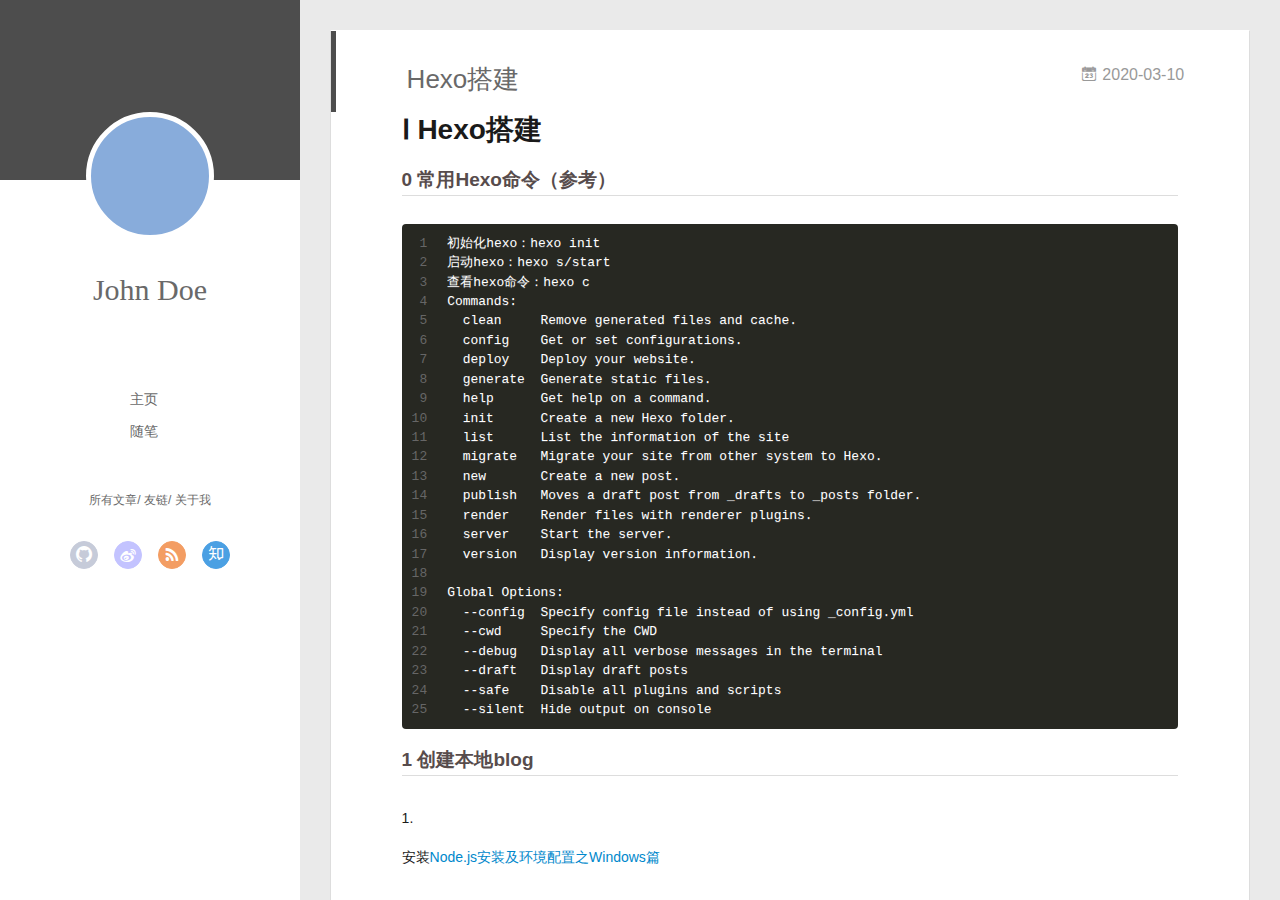
==== commit 7549076f: "Site updated: 2020-04-08 19:43:02" ====
--- a/index.html
+++ b/index.html
@@ -1,425 +1,383 @@
 <!DOCTYPE html>
-
-
-
-  
-
-
-<html class="theme-next gemini use-motion" lang="en">
+<html>
 <head>
-  <meta charset="UTF-8"/>
-<meta http-equiv="X-UA-Compatible" content="IE=edge" />
-<meta name="viewport" content="width=device-width, initial-scale=1, maximum-scale=1"/>
-<meta name="theme-color" content="#222">
-
-
-
-
-
-
-
-
-
-<meta http-equiv="Cache-Control" content="no-transform" />
-<meta http-equiv="Cache-Control" content="no-siteapp" />
-
-
-
-
-
-
-
-
-
-
-
-
-
-
-
-
-  
-  
-  <link href="/lib/fancybox/source/jquery.fancybox.css?v=2.1.5" rel="stylesheet" type="text/css" />
-
-
-
-
-
-
-
-<link href="/lib/font-awesome/css/font-awesome.min.css?v=4.6.2" rel="stylesheet" type="text/css" />
-
-<link href="/css/main.css?v=5.1.4" rel="stylesheet" type="text/css" />
-
-
-  <link rel="apple-touch-icon" sizes="180x180" href="/images/apple-touch-icon-next.png?v=5.1.4">
-
-
-  <link rel="icon" type="image/png" sizes="32x32" href="/images/favicon-32x32-next.png?v=5.1.4">
-
-
-  <link rel="icon" type="image/png" sizes="16x16" href="/images/favicon-16x16-next.png?v=5.1.4">
-
-
-  <link rel="mask-icon" href="/images/logo.svg?v=5.1.4" color="#222">
-
-
-
-
-
-  <meta name="keywords" content="Hexo, NexT" />
-
-
-
-
-
-
-
-
-
-
-<meta property="og:type" content="website">
+  <meta charset="utf-8">
+  
+  <meta name="renderer" content="webkit">
+  <meta http-equiv="X-UA-Compatible" content="IE=edge" >
+  <link rel="dns-prefetch" href="http://yoursite.com">
+  <title>Hexo</title>
+  <meta name="viewport" content="width=device-width, initial-scale=1, maximum-scale=1">
+  <meta property="og:type" content="website">
 <meta property="og:title" content="Hexo">
 <meta property="og:url" content="http://yoursite.com/index.html">
 <meta property="og:site_name" content="Hexo">
 <meta property="og:locale" content="en_US">
 <meta property="article:author" content="John Doe">
 <meta name="twitter:card" content="summary">
-
-
-
-<script type="text/javascript" id="hexo.configurations">
-  var NexT = window.NexT || {};
-  var CONFIG = {
-    root: '/',
-    scheme: 'Gemini',
-    version: '5.1.4',
-    sidebar: {"position":"left","display":"post","offset":12,"b2t":false,"scrollpercent":false,"onmobile":false},
-    fancybox: true,
-    tabs: true,
-    motion: {"enable":true,"async":false,"transition":{"post_block":"fadeIn","post_header":"slideDownIn","post_body":"slideDownIn","coll_header":"slideLeftIn","sidebar":"slideUpIn"}},
-    duoshuo: {
-      userId: '0',
-      author: 'Author'
-    },
-    algolia: {
-      applicationID: '',
-      apiKey: '',
-      indexName: '',
-      hits: {"per_page":10},
-      labels: {"input_placeholder":"Search for Posts","hits_empty":"We didn't find any results for the search: ${query}","hits_stats":"${hits} results found in ${time} ms"}
+  
+    <link rel="alternative" href="/atom.xml" title="Hexo" type="application/atom+xml">
+  
+  
+    <link rel="icon" href="/favicon.png">
+  
+  <link rel="stylesheet" type="text/css" href="/./main.0cf68a.css">
+  <style type="text/css">
+  
+    #container.show {
+      background: linear-gradient(200deg,#a0cfe4,#e8c37e);
     }
-  };
-</script>
-
-
-
-  <link rel="canonical" href="http://yoursite.com/"/>
-
-
-
-
-
-  <title>Hexo</title>
-  
-
-
-
-
-
-
-
+  </style>
+  
+
+  
 
 <meta name="generator" content="Hexo 4.2.0"></head>
 
-<body itemscope itemtype="http://schema.org/WebPage" lang="en">
-
-  
-  
-    
-  
-
-  <div class="container sidebar-position-left 
-  page-home">
-    <div class="headband"></div>
-
-    <header id="header" class="header" itemscope itemtype="http://schema.org/WPHeader">
-      <div class="header-inner"><div class="site-brand-wrapper">
-  <div class="site-meta ">
-    
-
-    <div class="custom-logo-site-title">
-      <a href="/"  class="brand" rel="start">
-        <span class="logo-line-before"><i></i></span>
-        <span class="site-title">Hexo</span>
-        <span class="logo-line-after"><i></i></span>
-      </a>
-    </div>
-      
-        <p class="site-subtitle"></p>
-      
+<body>
+  <div id="container" q-class="show:isCtnShow">
+    <canvas id="anm-canvas" class="anm-canvas"></canvas>
+    <div class="left-col" q-class="show:isShow">
+      
+<div class="overlay" style="background: #4d4d4d"></div>
+<div class="intrude-less">
+	<header id="header" class="inner">
+		<a href="/" class="profilepic">
+			<img src="" class="js-avatar">
+		</a>
+		<hgroup>
+		  <h1 class="header-author"><a href="/">John Doe</a></h1>
+		</hgroup>
+		
+
+		<nav class="header-menu">
+			<ul>
+			
+				<li><a href="/">主页</a></li>
+	        
+				<li><a href="/tags/%E9%9A%8F%E7%AC%94/">随笔</a></li>
+	        
+			</ul>
+		</nav>
+		<nav class="header-smart-menu">
+    		
+    			
+    			<a q-on="click: openSlider(e, 'innerArchive')" href="javascript:void(0)">所有文章</a>
+    			
+            
+    			
+    			<a q-on="click: openSlider(e, 'friends')" href="javascript:void(0)">友链</a>
+    			
+            
+    			
+    			<a q-on="click: openSlider(e, 'aboutme')" href="javascript:void(0)">关于我</a>
+    			
+            
+		</nav>
+		<nav class="header-nav">
+			<div class="social">
+				
+					<a class="github" target="_blank" href="#" title="github"><i class="icon-github"></i></a>
+		        
+					<a class="weibo" target="_blank" href="#" title="weibo"><i class="icon-weibo"></i></a>
+		        
+					<a class="rss" target="_blank" href="#" title="rss"><i class="icon-rss"></i></a>
+		        
+					<a class="zhihu" target="_blank" href="#" title="zhihu"><i class="icon-zhihu"></i></a>
+		        
+			</div>
+		</nav>
+	</header>		
+</div>
+
+    </div>
+    <div class="mid-col" q-class="show:isShow,hide:isShow|isFalse">
+      
+<nav id="mobile-nav">
+  	<div class="overlay js-overlay" style="background: #4d4d4d"></div>
+	<div class="btnctn js-mobile-btnctn">
+  		<div class="slider-trigger list" q-on="click: openSlider(e)"><i class="icon icon-sort"></i></div>
+	</div>
+	<div class="intrude-less">
+		<header id="header" class="inner">
+			<div class="profilepic">
+				<img src="" class="js-avatar">
+			</div>
+			<hgroup>
+			  <h1 class="header-author js-header-author">John Doe</h1>
+			</hgroup>
+			
+			
+			
+				
+			
+				
+			
+			
+			
+			<nav class="header-nav">
+				<div class="social">
+					
+						<a class="github" target="_blank" href="#" title="github"><i class="icon-github"></i></a>
+			        
+						<a class="weibo" target="_blank" href="#" title="weibo"><i class="icon-weibo"></i></a>
+			        
+						<a class="rss" target="_blank" href="#" title="rss"><i class="icon-rss"></i></a>
+			        
+						<a class="zhihu" target="_blank" href="#" title="zhihu"><i class="icon-zhihu"></i></a>
+			        
+				</div>
+			</nav>
+
+			<nav class="header-menu js-header-menu">
+				<ul style="width: 50%">
+				
+				
+					<li style="width: 50%"><a href="/">主页</a></li>
+		        
+					<li style="width: 50%"><a href="/tags/%E9%9A%8F%E7%AC%94/">随笔</a></li>
+		        
+				</ul>
+			</nav>
+		</header>				
+	</div>
+	<div class="mobile-mask" style="display:none" q-show="isShow"></div>
+</nav>
+
+      <div id="wrapper" class="body-wrap">
+        <div class="menu-l">
+          <div class="canvas-wrap">
+            <canvas data-colors="#eaeaea" data-sectionHeight="100" data-contentId="js-content" id="myCanvas1" class="anm-canvas"></canvas>
+          </div>
+          <div id="js-content" class="content-ll">
+            
+  
+    <article id="post-Hexo搭建" class="article article-type-post  article-index" itemscope itemprop="blogPost">
+  <div class="article-inner">
+    
+      <header class="article-header">
+        
+  
+    <h1 itemprop="name">
+      <a class="article-title" href="/2020/03/10/Hexo%E6%90%AD%E5%BB%BA/">Hexo搭建</a>
+    </h1>
+  
+
+        
+        <a href="/2020/03/10/Hexo%E6%90%AD%E5%BB%BA/" class="archive-article-date">
+  	<time datetime="2020-03-10T13:04:58.414Z" itemprop="datePublished"><i class="icon-calendar icon"></i>2020-03-10</time>
+</a>
+        
+      </header>
+    
+    <div class="article-entry" itemprop="articleBody">
+      
+        <h1 id="Ⅰ-Hexo搭建"><a href="#Ⅰ-Hexo搭建" class="headerlink" title="Ⅰ Hexo搭建"></a>Ⅰ Hexo搭建</h1><h3 id="0-常用Hexo命令（参考）"><a href="#0-常用Hexo命令（参考）" class="headerlink" title="0 常用Hexo命令（参考）"></a>0 常用Hexo命令（参考）</h3><figure class="highlight plain"><table><tr><td class="gutter"><pre><span class="line">1</span><br><span class="line">2</span><br><span class="line">3</span><br><span class="line">4</span><br><span class="line">5</span><br><span class="line">6</span><br><span class="line">7</span><br><span class="line">8</span><br><span class="line">9</span><br><span class="line">10</span><br><span class="line">11</span><br><span class="line">12</span><br><span class="line">13</span><br><span class="line">14</span><br><span class="line">15</span><br><span class="line">16</span><br><span class="line">17</span><br><span class="line">18</span><br><span class="line">19</span><br><span class="line">20</span><br><span class="line">21</span><br><span class="line">22</span><br><span class="line">23</span><br><span class="line">24</span><br><span class="line">25</span><br></pre></td><td class="code"><pre><span class="line">初始化hexo：hexo init</span><br><span class="line">启动hexo：hexo s&#x2F;start</span><br><span class="line">查看hexo命令：hexo c</span><br><span class="line">Commands:</span><br><span class="line">  clean     Remove generated files and cache.</span><br><span class="line">  config    Get or set configurations.</span><br><span class="line">  deploy    Deploy your website.</span><br><span class="line">  generate  Generate static files.</span><br><span class="line">  help      Get help on a command.</span><br><span class="line">  init      Create a new Hexo folder.</span><br><span class="line">  list      List the information of the site</span><br><span class="line">  migrate   Migrate your site from other system to Hexo.</span><br><span class="line">  new       Create a new post.</span><br><span class="line">  publish   Moves a draft post from _drafts to _posts folder.</span><br><span class="line">  render    Render files with renderer plugins.</span><br><span class="line">  server    Start the server.</span><br><span class="line">  version   Display version information.</span><br><span class="line"></span><br><span class="line">Global Options:</span><br><span class="line">  --config  Specify config file instead of using _config.yml</span><br><span class="line">  --cwd     Specify the CWD</span><br><span class="line">  --debug   Display all verbose messages in the terminal</span><br><span class="line">  --draft   Display draft posts</span><br><span class="line">  --safe    Disable all plugins and scripts</span><br><span class="line">  --silent  Hide output on console</span><br></pre></td></tr></table></figure>
+
+
+
+<h3 id="1-创建本地blog"><a href="#1-创建本地blog" class="headerlink" title="1 创建本地blog"></a>1 创建本地blog</h3><ol>
+<li><p>安装<a href="https://www.jianshu.com/p/03a76b2e7e00" target="_blank" rel="noopener">Node.js安装及环境配置之Windows篇</a></p>
+</li>
+<li><p>设置cnpm淘宝镜像</p>
+<figure class="highlight plain"><table><tr><td class="gutter"><pre><span class="line">1</span><br></pre></td><td class="code"><pre><span class="line">npm install -g cnpm --registry&#x3D;http:&#x2F;&#x2F;registry.npm.taobao.org</span><br></pre></td></tr></table></figure>
+</li>
+<li><p>安装hexo</p>
+<figure class="highlight plain"><table><tr><td class="gutter"><pre><span class="line">1</span><br></pre></td><td class="code"><pre><span class="line">cnpm install -g hexo-cli</span><br></pre></td></tr></table></figure>
+</li>
+<li><p>正式使用Hexo搭建博客</p>
+<figure class="highlight plain"><table><tr><td class="gutter"><pre><span class="line">1</span><br><span class="line">2</span><br><span class="line">3</span><br><span class="line">4</span><br><span class="line">5</span><br><span class="line">6</span><br></pre></td><td class="code"><pre><span class="line">&#x2F;&#x2F;进入需要创建blog目录的文件夹</span><br><span class="line">cd D:\GitHub\UBlog</span><br><span class="line">&#x2F;&#x2F;新建文件夹</span><br><span class="line">mkdir HexoBlog</span><br><span class="line">&#x2F;&#x2F;进入HexoBlog文件夹</span><br><span class="line">cd HexoBlog</span><br></pre></td></tr></table></figure>
+
+<p><img src="D:%5CGitHub%5CNotes%5CWithBeingIT_static%5C1583590582594.png" alt="1583590582594"></p>
+<p>5.初始化博客</p>
+<figure class="highlight plain"><table><tr><td class="gutter"><pre><span class="line">1</span><br></pre></td><td class="code"><pre><span class="line">hexo init</span><br></pre></td></tr></table></figure>
+
+<p>6.启动/关闭博客</p>
+<figure class="highlight plain"><table><tr><td class="gutter"><pre><span class="line">1</span><br><span class="line">2</span><br></pre></td><td class="code"><pre><span class="line">hexo s</span><br><span class="line">ctrl+c</span><br></pre></td></tr></table></figure>
+
+</li>
+</ol>
+<h3 id="2-管理blog"><a href="#2-管理blog" class="headerlink" title="2 管理blog"></a>2 管理blog</h3><ol>
+<li><p>新建博文</p>
+<figure class="highlight plain"><table><tr><td class="gutter"><pre><span class="line">1</span><br></pre></td><td class="code"><pre><span class="line">hexo n &quot;测试hexo&quot;</span><br></pre></td></tr></table></figure>
+</li>
+<li><p>填充内容</p>
+<figure class="highlight plain"><table><tr><td class="gutter"><pre><span class="line">1</span><br></pre></td><td class="code"><pre><span class="line">使用markdown编辑器</span><br></pre></td></tr></table></figure>
+</li>
+<li><p>再次启动hexo——测试</p>
+</li>
+</ol>
+<h3 id="3-第一次部署Hexo到Github"><a href="#3-第一次部署Hexo到Github" class="headerlink" title="3 第一次部署Hexo到Github"></a>3 第一次部署Hexo到Github</h3><ol>
+<li><p>登录Github</p>
+<p><img src="D:%5CGitHub%5CNotes%5CWithBeingIT_static%5C1583595249829.png" alt="1583595249829"></p>
+</li>
+<li><p>新建仓库</p>
+<blockquote>
+<p>用户部署个人博客的github命名必须复核特定要求：</p>
+<p>用户昵称.github.io</p>
+</blockquote>
+</li>
+<li><p>在<em>HexoBlog</em>下安装git deployer插件</p>
+<blockquote>
+<p>cnpm install –save hexo-deployer-git</p>
+</blockquote>
+</li>
+<li><p>设置_config.yml文件</p>
+<p><img src="D:%5CGitHub%5CNotes%5CWithBeingIT_static%5C1583596000476.png" alt="1583596000476"></p>
+<blockquote>
+<p>可以使用nodepad++打开</p>
+</blockquote>
+<p>配置前：</p>
+<p><img src="D:%5CGitHub%5CNotes%5CWithBeingIT_static%5C1583596080749.png" alt="1583596080749"></p>
+<p>配置后：</p>
+<p><img src="D:%5CGitHub%5CNotes%5CWithBeingIT_static%5C1583596375465.png" alt="1583596375465"></p>
+</li>
+<li><p><strong>部署</strong></p>
+<figure class="highlight plain"><table><tr><td class="gutter"><pre><span class="line">1</span><br></pre></td><td class="code"><pre><span class="line">hexo d</span><br></pre></td></tr></table></figure>
+
+</li>
+</ol>
+<h3 id="4-修改主题"><a href="#4-修改主题" class="headerlink" title="4 修改主题"></a>4 修改主题</h3><blockquote>
+<p>在 Hexo 中有两份主要的配置文件，其名称都是 <code>_config.yml</code>。 其中，一份位于站点根目录下，主要包含 Hexo 本身的配置；另一份位于主题目录下，这份配置由主题作者提供，主要用于配置主题相关的选项。</p>
+<p>为了描述方便，在说明中，将前者称为 <strong>站点配置文件</strong>， 后者称为 <strong>主题配置文件</strong>。</p>
+</blockquote>
+<ul>
+<li><p>以NexT主题为例</p>
+<figure class="highlight plain"><table><tr><td class="gutter"><pre><span class="line">1</span><br><span class="line">2</span><br></pre></td><td class="code"><pre><span class="line">$ cd your-hexo-site</span><br><span class="line">$ git clone https:&#x2F;&#x2F;github.com&#x2F;iissnan&#x2F;hexo-theme-next themes&#x2F;next</span><br></pre></td></tr></table></figure>
+</li>
+<li><p>启动主题</p>
+<figure class="highlight plain"><table><tr><td class="gutter"><pre><span class="line">1</span><br></pre></td><td class="code"><pre><span class="line">theme: next</span><br></pre></td></tr></table></figure>
+</li>
+<li><p>部署</p>
+<figure class="highlight plain"><table><tr><td class="gutter"><pre><span class="line">1</span><br></pre></td><td class="code"><pre><span class="line">hexo d</span><br></pre></td></tr></table></figure>
+
+</li>
+</ul>
+
+      
+
+      
+    </div>
+    <div class="article-info article-info-index">
+      
+      
+      
+
+      
+        <p class="article-more-link">
+          <a class="article-more-a" href="/2020/03/10/Hexo%E6%90%AD%E5%BB%BA/">展开全文 >></a>
+        </p>
+      
+
+      
+      <div class="clearfix"></div>
+    </div>
   </div>
-
-  <div class="site-nav-toggle">
-    <button>
-      <span class="btn-bar"></span>
-      <span class="btn-bar"></span>
-      <span class="btn-bar"></span>
-    </button>
+</article>
+
+<aside class="wrap-side-operation">
+    <div class="mod-side-operation">
+        
+        <div class="jump-container" id="js-jump-container" style="display:none;">
+            <a href="javascript:void(0)" class="mod-side-operation__jump-to-top">
+                <i class="icon-font icon-back"></i>
+            </a>
+            <div id="js-jump-plan-container" class="jump-plan-container" style="top: -11px;">
+                <i class="icon-font icon-plane jump-plane"></i>
+            </div>
+        </div>
+        
+        
+    </div>
+</aside>
+
+
+
+
+  
+    <article id="post-测试hexo" class="article article-type-post  article-index" itemscope itemprop="blogPost">
+  <div class="article-inner">
+    
+      <header class="article-header">
+        
+  
+    <h1 itemprop="name">
+      <a class="article-title" href="/2020/03/07/%E6%B5%8B%E8%AF%95hexo/">测试hexo</a>
+    </h1>
+  
+
+        
+        <a href="/2020/03/07/%E6%B5%8B%E8%AF%95hexo/" class="archive-article-date">
+  	<time datetime="2020-03-07T14:54:22.000Z" itemprop="datePublished"><i class="icon-calendar icon"></i>2020-03-07</time>
+</a>
+        
+      </header>
+    
+    <div class="article-entry" itemprop="articleBody">
+      
+        
+      
+
+      
+    </div>
+    <div class="article-info article-info-index">
+      
+      
+      
+
+      
+        <p class="article-more-link">
+          <a class="article-more-a" href="/2020/03/07/%E6%B5%8B%E8%AF%95hexo/">展开全文 >></a>
+        </p>
+      
+
+      
+      <div class="clearfix"></div>
+    </div>
   </div>
-</div>
-
-<nav class="site-nav">
-  
-
-  
-    <ul id="menu" class="menu">
-      
-        
-        <li class="menu-item menu-item-home">
-          <a href="/%20" rel="section">
-            
-              <i class="menu-item-icon fa fa-fw fa-home"></i> <br />
-            
-            Home
-          </a>
-        </li>
-      
-        
-        <li class="menu-item menu-item-archives">
-          <a href="/archives/%20" rel="section">
-            
-              <i class="menu-item-icon fa fa-fw fa-archive"></i> <br />
-            
-            Archives
-          </a>
-        </li>
-      
-
-      
-    </ul>
-  
-
-  
-</nav>
-
-
-
- </div>
-    </header>
-
-    <main id="main" class="main">
-      <div class="main-inner">
-        <div class="content-wrap">
-          <div id="content" class="content">
-            
-  <section id="posts" class="posts-expand">
-    
-      
-
-  
-
-  
-  
-  
-
-  <article class="post post-type-normal" itemscope itemtype="http://schema.org/Article">
-  
-  
-  
-  <div class="post-block">
-    <link itemprop="mainEntityOfPage" href="http://yoursite.com/2020/03/07/%E6%B5%8B%E8%AF%95hexo/">
-
-    <span hidden itemprop="author" itemscope itemtype="http://schema.org/Person">
-      <meta itemprop="name" content="John Doe">
-      <meta itemprop="description" content="">
-      <meta itemprop="image" content="/images/avatar.gif">
-    </span>
-
-    <span hidden itemprop="publisher" itemscope itemtype="http://schema.org/Organization">
-      <meta itemprop="name" content="Hexo">
-    </span>
-
-    
-      <header class="post-header">
-
-        
-        
-          <h1 class="post-title" itemprop="name headline">
-                
-                <a class="post-title-link" href="/2020/03/07/%E6%B5%8B%E8%AF%95hexo/" itemprop="url">测试hexo</a></h1>
-        
-
-        <div class="post-meta">
-          <span class="post-time">
-            
-              <span class="post-meta-item-icon">
-                <i class="fa fa-calendar-o"></i>
-              </span>
-              
-                <span class="post-meta-item-text">Posted on</span>
-              
-              <time title="Post created" itemprop="dateCreated datePublished" datetime="2020-03-07T22:54:22+08:00">
-                2020-03-07
-              </time>
-            
-
-            
-
-            
-          </span>
-
-          
-
-          
-            
-          
-
-          
-          
-
-          
-
-          
-
-          
-
-        </div>
+</article>
+
+<aside class="wrap-side-operation">
+    <div class="mod-side-operation">
+        
+        <div class="jump-container" id="js-jump-container" style="display:none;">
+            <a href="javascript:void(0)" class="mod-side-operation__jump-to-top">
+                <i class="icon-font icon-back"></i>
+            </a>
+            <div id="js-jump-plan-container" class="jump-plan-container" style="top: -11px;">
+                <i class="icon-font icon-plane jump-plane"></i>
+            </div>
+        </div>
+        
+        
+    </div>
+</aside>
+
+
+
+
+  
+    <article id="post-hello-world" class="article article-type-post  article-index" itemscope itemprop="blogPost">
+  <div class="article-inner">
+    
+      <header class="article-header">
+        
+  
+    <h1 itemprop="name">
+      <a class="article-title" href="/2020/03/07/hello-world/">Hello World</a>
+    </h1>
+  
+
+        
+        <a href="/2020/03/07/hello-world/" class="archive-article-date">
+  	<time datetime="2020-03-07T14:18:39.172Z" itemprop="datePublished"><i class="icon-calendar icon"></i>2020-03-07</time>
+</a>
+        
       </header>
     
-
-    
-    
-    
-    <div class="post-body" itemprop="articleBody">
-
-      
-      
-
-      
-        
-          
-            
-          
-        
-      
-    </div>
-    
-    
-    
-
-    
-
-    
-
-    
-
-    <footer class="post-footer">
-      
-
-      
-
-      
-
-      
-      
-        <div class="post-eof"></div>
-      
-    </footer>
-  </div>
-  
-  
-  
-  </article>
-
-
-    
-      
-
-  
-
-  
-  
-  
-
-  <article class="post post-type-normal" itemscope itemtype="http://schema.org/Article">
-  
-  
-  
-  <div class="post-block">
-    <link itemprop="mainEntityOfPage" href="http://yoursite.com/2020/03/07/hello-world/">
-
-    <span hidden itemprop="author" itemscope itemtype="http://schema.org/Person">
-      <meta itemprop="name" content="John Doe">
-      <meta itemprop="description" content="">
-      <meta itemprop="image" content="/images/avatar.gif">
-    </span>
-
-    <span hidden itemprop="publisher" itemscope itemtype="http://schema.org/Organization">
-      <meta itemprop="name" content="Hexo">
-    </span>
-
-    
-      <header class="post-header">
-
-        
-        
-          <h1 class="post-title" itemprop="name headline">
-                
-                <a class="post-title-link" href="/2020/03/07/hello-world/" itemprop="url">Hello World</a></h1>
-        
-
-        <div class="post-meta">
-          <span class="post-time">
-            
-              <span class="post-meta-item-icon">
-                <i class="fa fa-calendar-o"></i>
-              </span>
-              
-                <span class="post-meta-item-text">Posted on</span>
-              
-              <time title="Post created" itemprop="dateCreated datePublished" datetime="2020-03-07T22:18:39+08:00">
-                2020-03-07
-              </time>
-            
-
-            
-
-            
-          </span>
-
-          
-
-          
-            
-          
-
-          
-          
-
-          
-
-          
-
-          
-
-        </div>
-      </header>
-    
-
-    
-    
-    
-    <div class="post-body" itemprop="articleBody">
-
-      
-      
-
-      
-        
-          
-            <p>Welcome to <a href="https://hexo.io/" target="_blank" rel="noopener">Hexo</a>! This is your very first post. Check <a href="https://hexo.io/docs/" target="_blank" rel="noopener">documentation</a> for more info. If you get any problems when using Hexo, you can find the answer in <a href="https://hexo.io/docs/troubleshooting.html" target="_blank" rel="noopener">troubleshooting</a> or you can ask me on <a href="https://github.com/hexojs/hexo/issues" target="_blank" rel="noopener">GitHub</a>.</p>
+    <div class="article-entry" itemprop="articleBody">
+      
+        <p>Welcome to <a href="https://hexo.io/" target="_blank" rel="noopener">Hexo</a>! This is your very first post. Check <a href="https://hexo.io/docs/" target="_blank" rel="noopener">documentation</a> for more info. If you get any problems when using Hexo, you can find the answer in <a href="https://hexo.io/docs/troubleshooting.html" target="_blank" rel="noopener">troubleshooting</a> or you can ask me on <a href="https://github.com/hexojs/hexo/issues" target="_blank" rel="noopener">GitHub</a>.</p>
 <h2 id="Quick-Start"><a href="#Quick-Start" class="headerlink" title="Quick Start"></a>Quick Start</h2><h3 id="Create-a-new-post"><a href="#Create-a-new-post" class="headerlink" title="Create a new post"></a>Create a new post</h3><figure class="highlight bash"><table><tr><td class="gutter"><pre><span class="line">1</span><br></pre></td><td class="code"><pre><span class="line">$ hexo new <span class="string">"My New Post"</span></span><br></pre></td></tr></table></figure>
 
 <p>More info: <a href="https://hexo.io/docs/writing.html" target="_blank" rel="noopener">Writing</a></p>
@@ -433,314 +391,293 @@
 
 <p>More info: <a href="https://hexo.io/docs/one-command-deployment.html" target="_blank" rel="noopener">Deployment</a></p>
 
+      
+
+      
+    </div>
+    <div class="article-info article-info-index">
+      
+      
+      
+
+      
+        <p class="article-more-link">
+          <a class="article-more-a" href="/2020/03/07/hello-world/">展开全文 >></a>
+        </p>
+      
+
+      
+      <div class="clearfix"></div>
+    </div>
+  </div>
+</article>
+
+<aside class="wrap-side-operation">
+    <div class="mod-side-operation">
+        
+        <div class="jump-container" id="js-jump-container" style="display:none;">
+            <a href="javascript:void(0)" class="mod-side-operation__jump-to-top">
+                <i class="icon-font icon-back"></i>
+            </a>
+            <div id="js-jump-plan-container" class="jump-plan-container" style="top: -11px;">
+                <i class="icon-font icon-plane jump-plane"></i>
+            </div>
+        </div>
+        
+        
+    </div>
+</aside>
+
+
+
+
+  
+  
+
+
+          </div>
+        </div>
+      </div>
+      <footer id="footer">
+  <div class="outer">
+    <div id="footer-info">
+    	<div class="footer-left">
+    		&copy; 2020 John Doe
+    	</div>
+      	<div class="footer-right">
+      		<a href="http://hexo.io/" target="_blank">Hexo</a>  Theme <a href="https://github.com/litten/hexo-theme-yilia" target="_blank">Yilia</a> by Litten
+      	</div>
+    </div>
+  </div>
+</footer>
+    </div>
+    <script>
+	var yiliaConfig = {
+		mathjax: false,
+		isHome: true,
+		isPost: false,
+		isArchive: false,
+		isTag: false,
+		isCategory: false,
+		open_in_new: false,
+		toc_hide_index: true,
+		root: "/",
+		innerArchive: true,
+		showTags: false
+	}
+</script>
+
+<script>!function(t){function n(e){if(r[e])return r[e].exports;var i=r[e]={exports:{},id:e,loaded:!1};return t[e].call(i.exports,i,i.exports,n),i.loaded=!0,i.exports}var r={};n.m=t,n.c=r,n.p="./",n(0)}([function(t,n,r){r(195),t.exports=r(191)},function(t,n,r){var e=r(3),i=r(52),o=r(27),u=r(28),c=r(53),f="prototype",a=function(t,n,r){var s,l,h,v,p=t&a.F,d=t&a.G,y=t&a.S,g=t&a.P,b=t&a.B,m=d?e:y?e[n]||(e[n]={}):(e[n]||{})[f],x=d?i:i[n]||(i[n]={}),w=x[f]||(x[f]={});d&&(r=n);for(s in r)l=!p&&m&&void 0!==m[s],h=(l?m:r)[s],v=b&&l?c(h,e):g&&"function"==typeof h?c(Function.call,h):h,m&&u(m,s,h,t&a.U),x[s]!=h&&o(x,s,v),g&&w[s]!=h&&(w[s]=h)};e.core=i,a.F=1,a.G=2,a.S=4,a.P=8,a.B=16,a.W=32,a.U=64,a.R=128,t.exports=a},function(t,n,r){var e=r(6);t.exports=function(t){if(!e(t))throw TypeError(t+" is not an object!");return t}},function(t,n){var r=t.exports="undefined"!=typeof window&&window.Math==Math?window:"undefined"!=typeof self&&self.Math==Math?self:Function("return this")();"number"==typeof __g&&(__g=r)},function(t,n){t.exports=function(t){try{return!!t()}catch(t){return!0}}},function(t,n){var r=t.exports="undefined"!=typeof window&&window.Math==Math?window:"undefined"!=typeof self&&self.Math==Math?self:Function("return this")();"number"==typeof __g&&(__g=r)},function(t,n){t.exports=function(t){return"object"==typeof t?null!==t:"function"==typeof t}},function(t,n,r){var e=r(126)("wks"),i=r(76),o=r(3).Symbol,u="function"==typeof o;(t.exports=function(t){return e[t]||(e[t]=u&&o[t]||(u?o:i)("Symbol."+t))}).store=e},function(t,n){var r={}.hasOwnProperty;t.exports=function(t,n){return r.call(t,n)}},function(t,n,r){var e=r(94),i=r(33);t.exports=function(t){return e(i(t))}},function(t,n,r){t.exports=!r(4)(function(){return 7!=Object.defineProperty({},"a",{get:function(){return 7}}).a})},function(t,n,r){var e=r(2),i=r(167),o=r(50),u=Object.defineProperty;n.f=r(10)?Object.defineProperty:function(t,n,r){if(e(t),n=o(n,!0),e(r),i)try{return u(t,n,r)}catch(t){}if("get"in r||"set"in r)throw TypeError("Accessors not supported!");return"value"in r&&(t[n]=r.value),t}},function(t,n,r){t.exports=!r(18)(function(){return 7!=Object.defineProperty({},"a",{get:function(){return 7}}).a})},function(t,n,r){var e=r(14),i=r(22);t.exports=r(12)?function(t,n,r){return e.f(t,n,i(1,r))}:function(t,n,r){return t[n]=r,t}},function(t,n,r){var e=r(20),i=r(58),o=r(42),u=Object.defineProperty;n.f=r(12)?Object.defineProperty:function(t,n,r){if(e(t),n=o(n,!0),e(r),i)try{return u(t,n,r)}catch(t){}if("get"in r||"set"in r)throw TypeError("Accessors not supported!");return"value"in r&&(t[n]=r.value),t}},function(t,n,r){var e=r(40)("wks"),i=r(23),o=r(5).Symbol,u="function"==typeof o;(t.exports=function(t){return e[t]||(e[t]=u&&o[t]||(u?o:i)("Symbol."+t))}).store=e},function(t,n,r){var e=r(67),i=Math.min;t.exports=function(t){return t>0?i(e(t),9007199254740991):0}},function(t,n,r){var e=r(46);t.exports=function(t){return Object(e(t))}},function(t,n){t.exports=function(t){try{return!!t()}catch(t){return!0}}},function(t,n,r){var e=r(63),i=r(34);t.exports=Object.keys||function(t){return e(t,i)}},function(t,n,r){var e=r(21);t.exports=function(t){if(!e(t))throw TypeError(t+" is not an object!");return t}},function(t,n){t.exports=function(t){return"object"==typeof t?null!==t:"function"==typeof t}},function(t,n){t.exports=function(t,n){return{enumerable:!(1&t),configurable:!(2&t),writable:!(4&t),value:n}}},function(t,n){var r=0,e=Math.random();t.exports=function(t){return"Symbol(".concat(void 0===t?"":t,")_",(++r+e).toString(36))}},function(t,n){var r={}.hasOwnProperty;t.exports=function(t,n){return r.call(t,n)}},function(t,n){var r=t.exports={version:"2.4.0"};"number"==typeof __e&&(__e=r)},function(t,n){t.exports=function(t){if("function"!=typeof t)throw TypeError(t+" is not a function!");return t}},function(t,n,r){var e=r(11),i=r(66);t.exports=r(10)?function(t,n,r){return e.f(t,n,i(1,r))}:function(t,n,r){return t[n]=r,t}},function(t,n,r){var e=r(3),i=r(27),o=r(24),u=r(76)("src"),c="toString",f=Function[c],a=(""+f).split(c);r(52).inspectSource=function(t){return f.call(t)},(t.exports=function(t,n,r,c){var f="function"==typeof r;f&&(o(r,"name")||i(r,"name",n)),t[n]!==r&&(f&&(o(r,u)||i(r,u,t[n]?""+t[n]:a.join(String(n)))),t===e?t[n]=r:c?t[n]?t[n]=r:i(t,n,r):(delete t[n],i(t,n,r)))})(Function.prototype,c,function(){return"function"==typeof this&&this[u]||f.call(this)})},function(t,n,r){var e=r(1),i=r(4),o=r(46),u=function(t,n,r,e){var i=String(o(t)),u="<"+n;return""!==r&&(u+=" "+r+'="'+String(e).replace(/"/g,"&quot;")+'"'),u+">"+i+"</"+n+">"};t.exports=function(t,n){var r={};r[t]=n(u),e(e.P+e.F*i(function(){var n=""[t]('"');return n!==n.toLowerCase()||n.split('"').length>3}),"String",r)}},function(t,n,r){var e=r(115),i=r(46);t.exports=function(t){return e(i(t))}},function(t,n,r){var e=r(116),i=r(66),o=r(30),u=r(50),c=r(24),f=r(167),a=Object.getOwnPropertyDescriptor;n.f=r(10)?a:function(t,n){if(t=o(t),n=u(n,!0),f)try{return a(t,n)}catch(t){}if(c(t,n))return i(!e.f.call(t,n),t[n])}},function(t,n,r){var e=r(24),i=r(17),o=r(145)("IE_PROTO"),u=Object.prototype;t.exports=Object.getPrototypeOf||function(t){return t=i(t),e(t,o)?t[o]:"function"==typeof t.constructor&&t instanceof t.constructor?t.constructor.prototype:t instanceof Object?u:null}},function(t,n){t.exports=function(t){if(void 0==t)throw TypeError("Can't call method on  "+t);return t}},function(t,n){t.exports="constructor,hasOwnProperty,isPrototypeOf,propertyIsEnumerable,toLocaleString,toString,valueOf".split(",")},function(t,n){t.exports={}},function(t,n){t.exports=!0},function(t,n){n.f={}.propertyIsEnumerable},function(t,n,r){var e=r(14).f,i=r(8),o=r(15)("toStringTag");t.exports=function(t,n,r){t&&!i(t=r?t:t.prototype,o)&&e(t,o,{configurable:!0,value:n})}},function(t,n,r){var e=r(40)("keys"),i=r(23);t.exports=function(t){return e[t]||(e[t]=i(t))}},function(t,n,r){var e=r(5),i="__core-js_shared__",o=e[i]||(e[i]={});t.exports=function(t){return o[t]||(o[t]={})}},function(t,n){var r=Math.ceil,e=Math.floor;t.exports=function(t){return isNaN(t=+t)?0:(t>0?e:r)(t)}},function(t,n,r){var e=r(21);t.exports=function(t,n){if(!e(t))return t;var r,i;if(n&&"function"==typeof(r=t.toString)&&!e(i=r.call(t)))return i;if("function"==typeof(r=t.valueOf)&&!e(i=r.call(t)))return i;if(!n&&"function"==typeof(r=t.toString)&&!e(i=r.call(t)))return i;throw TypeError("Can't convert object to primitive value")}},function(t,n,r){var e=r(5),i=r(25),o=r(36),u=r(44),c=r(14).f;t.exports=function(t){var n=i.Symbol||(i.Symbol=o?{}:e.Symbol||{});"_"==t.charAt(0)||t in n||c(n,t,{value:u.f(t)})}},function(t,n,r){n.f=r(15)},function(t,n){var r={}.toString;t.exports=function(t){return r.call(t).slice(8,-1)}},function(t,n){t.exports=function(t){if(void 0==t)throw TypeError("Can't call method on  "+t);return t}},function(t,n,r){var e=r(4);t.exports=function(t,n){return!!t&&e(function(){n?t.call(null,function(){},1):t.call(null)})}},function(t,n,r){var e=r(53),i=r(115),o=r(17),u=r(16),c=r(203);t.exports=function(t,n){var r=1==t,f=2==t,a=3==t,s=4==t,l=6==t,h=5==t||l,v=n||c;return function(n,c,p){for(var d,y,g=o(n),b=i(g),m=e(c,p,3),x=u(b.length),w=0,S=r?v(n,x):f?v(n,0):void 0;x>w;w++)if((h||w in b)&&(d=b[w],y=m(d,w,g),t))if(r)S[w]=y;else if(y)switch(t){case 3:return!0;case 5:return d;case 6:return w;case 2:S.push(d)}else if(s)return!1;return l?-1:a||s?s:S}}},function(t,n,r){var e=r(1),i=r(52),o=r(4);t.exports=function(t,n){var r=(i.Object||{})[t]||Object[t],u={};u[t]=n(r),e(e.S+e.F*o(function(){r(1)}),"Object",u)}},function(t,n,r){var e=r(6);t.exports=function(t,n){if(!e(t))return t;var r,i;if(n&&"function"==typeof(r=t.toString)&&!e(i=r.call(t)))return i;if("function"==typeof(r=t.valueOf)&&!e(i=r.call(t)))return i;if(!n&&"function"==typeof(r=t.toString)&&!e(i=r.call(t)))return i;throw TypeError("Can't convert object to primitive value")}},function(t,n,r){var e=r(5),i=r(25),o=r(91),u=r(13),c="prototype",f=function(t,n,r){var a,s,l,h=t&f.F,v=t&f.G,p=t&f.S,d=t&f.P,y=t&f.B,g=t&f.W,b=v?i:i[n]||(i[n]={}),m=b[c],x=v?e:p?e[n]:(e[n]||{})[c];v&&(r=n);for(a in r)(s=!h&&x&&void 0!==x[a])&&a in b||(l=s?x[a]:r[a],b[a]=v&&"function"!=typeof x[a]?r[a]:y&&s?o(l,e):g&&x[a]==l?function(t){var n=function(n,r,e){if(this instanceof t){switch(arguments.length){case 0:return new t;case 1:return new t(n);case 2:return new t(n,r)}return new t(n,r,e)}return t.apply(this,arguments)};return n[c]=t[c],n}(l):d&&"function"==typeof l?o(Function.call,l):l,d&&((b.virtual||(b.virtual={}))[a]=l,t&f.R&&m&&!m[a]&&u(m,a,l)))};f.F=1,f.G=2,f.S=4,f.P=8,f.B=16,f.W=32,f.U=64,f.R=128,t.exports=f},function(t,n){var r=t.exports={version:"2.4.0"};"number"==typeof __e&&(__e=r)},function(t,n,r){var e=r(26);t.exports=function(t,n,r){if(e(t),void 0===n)return t;switch(r){case 1:return function(r){return t.call(n,r)};case 2:return function(r,e){return t.call(n,r,e)};case 3:return function(r,e,i){return t.call(n,r,e,i)}}return function(){return t.apply(n,arguments)}}},function(t,n,r){var e=r(183),i=r(1),o=r(126)("metadata"),u=o.store||(o.store=new(r(186))),c=function(t,n,r){var i=u.get(t);if(!i){if(!r)return;u.set(t,i=new e)}var o=i.get(n);if(!o){if(!r)return;i.set(n,o=new e)}return o},f=function(t,n,r){var e=c(n,r,!1);return void 0!==e&&e.has(t)},a=function(t,n,r){var e=c(n,r,!1);return void 0===e?void 0:e.get(t)},s=function(t,n,r,e){c(r,e,!0).set(t,n)},l=function(t,n){var r=c(t,n,!1),e=[];return r&&r.forEach(function(t,n){e.push(n)}),e},h=function(t){return void 0===t||"symbol"==typeof t?t:String(t)},v=function(t){i(i.S,"Reflect",t)};t.exports={store:u,map:c,has:f,get:a,set:s,keys:l,key:h,exp:v}},function(t,n,r){"use strict";if(r(10)){var e=r(69),i=r(3),o=r(4),u=r(1),c=r(127),f=r(152),a=r(53),s=r(68),l=r(66),h=r(27),v=r(73),p=r(67),d=r(16),y=r(75),g=r(50),b=r(24),m=r(180),x=r(114),w=r(6),S=r(17),_=r(137),O=r(70),E=r(32),P=r(71).f,j=r(154),F=r(76),M=r(7),A=r(48),N=r(117),T=r(146),I=r(155),k=r(80),L=r(123),R=r(74),C=r(130),D=r(160),U=r(11),W=r(31),G=U.f,B=W.f,V=i.RangeError,z=i.TypeError,q=i.Uint8Array,K="ArrayBuffer",J="Shared"+K,Y="BYTES_PER_ELEMENT",H="prototype",$=Array[H],X=f.ArrayBuffer,Q=f.DataView,Z=A(0),tt=A(2),nt=A(3),rt=A(4),et=A(5),it=A(6),ot=N(!0),ut=N(!1),ct=I.values,ft=I.keys,at=I.entries,st=$.lastIndexOf,lt=$.reduce,ht=$.reduceRight,vt=$.join,pt=$.sort,dt=$.slice,yt=$.toString,gt=$.toLocaleString,bt=M("iterator"),mt=M("toStringTag"),xt=F("typed_constructor"),wt=F("def_constructor"),St=c.CONSTR,_t=c.TYPED,Ot=c.VIEW,Et="Wrong length!",Pt=A(1,function(t,n){return Tt(T(t,t[wt]),n)}),jt=o(function(){return 1===new q(new Uint16Array([1]).buffer)[0]}),Ft=!!q&&!!q[H].set&&o(function(){new q(1).set({})}),Mt=function(t,n){if(void 0===t)throw z(Et);var r=+t,e=d(t);if(n&&!m(r,e))throw V(Et);return e},At=function(t,n){var r=p(t);if(r<0||r%n)throw V("Wrong offset!");return r},Nt=function(t){if(w(t)&&_t in t)return t;throw z(t+" is not a typed array!")},Tt=function(t,n){if(!(w(t)&&xt in t))throw z("It is not a typed array constructor!");return new t(n)},It=function(t,n){return kt(T(t,t[wt]),n)},kt=function(t,n){for(var r=0,e=n.length,i=Tt(t,e);e>r;)i[r]=n[r++];return i},Lt=function(t,n,r){G(t,n,{get:function(){return this._d[r]}})},Rt=function(t){var n,r,e,i,o,u,c=S(t),f=arguments.length,s=f>1?arguments[1]:void 0,l=void 0!==s,h=j(c);if(void 0!=h&&!_(h)){for(u=h.call(c),e=[],n=0;!(o=u.next()).done;n++)e.push(o.value);c=e}for(l&&f>2&&(s=a(s,arguments[2],2)),n=0,r=d(c.length),i=Tt(this,r);r>n;n++)i[n]=l?s(c[n],n):c[n];return i},Ct=function(){for(var t=0,n=arguments.length,r=Tt(this,n);n>t;)r[t]=arguments[t++];return r},Dt=!!q&&o(function(){gt.call(new q(1))}),Ut=function(){return gt.apply(Dt?dt.call(Nt(this)):Nt(this),arguments)},Wt={copyWithin:function(t,n){return D.call(Nt(this),t,n,arguments.length>2?arguments[2]:void 0)},every:function(t){return rt(Nt(this),t,arguments.length>1?arguments[1]:void 0)},fill:function(t){return C.apply(Nt(this),arguments)},filter:function(t){return It(this,tt(Nt(this),t,arguments.length>1?arguments[1]:void 0))},find:function(t){return et(Nt(this),t,arguments.length>1?arguments[1]:void 0)},findIndex:function(t){return it(Nt(this),t,arguments.length>1?arguments[1]:void 0)},forEach:function(t){Z(Nt(this),t,arguments.length>1?arguments[1]:void 0)},indexOf:function(t){return ut(Nt(this),t,arguments.length>1?arguments[1]:void 0)},includes:function(t){return ot(Nt(this),t,arguments.length>1?arguments[1]:void 0)},join:function(t){return vt.apply(Nt(this),arguments)},lastIndexOf:function(t){return st.apply(Nt(this),arguments)},map:function(t){return Pt(Nt(this),t,arguments.length>1?arguments[1]:void 0)},reduce:function(t){return lt.apply(Nt(this),arguments)},reduceRight:function(t){return ht.apply(Nt(this),arguments)},reverse:function(){for(var t,n=this,r=Nt(n).length,e=Math.floor(r/2),i=0;i<e;)t=n[i],n[i++]=n[--r],n[r]=t;return n},some:function(t){return nt(Nt(this),t,arguments.length>1?arguments[1]:void 0)},sort:function(t){return pt.call(Nt(this),t)},subarray:function(t,n){var r=Nt(this),e=r.length,i=y(t,e);return new(T(r,r[wt]))(r.buffer,r.byteOffset+i*r.BYTES_PER_ELEMENT,d((void 0===n?e:y(n,e))-i))}},Gt=function(t,n){return It(this,dt.call(Nt(this),t,n))},Bt=function(t){Nt(this);var n=At(arguments[1],1),r=this.length,e=S(t),i=d(e.length),o=0;if(i+n>r)throw V(Et);for(;o<i;)this[n+o]=e[o++]},Vt={entries:function(){return at.call(Nt(this))},keys:function(){return ft.call(Nt(this))},values:function(){return ct.call(Nt(this))}},zt=function(t,n){return w(t)&&t[_t]&&"symbol"!=typeof n&&n in t&&String(+n)==String(n)},qt=function(t,n){return zt(t,n=g(n,!0))?l(2,t[n]):B(t,n)},Kt=function(t,n,r){return!(zt(t,n=g(n,!0))&&w(r)&&b(r,"value"))||b(r,"get")||b(r,"set")||r.configurable||b(r,"writable")&&!r.writable||b(r,"enumerable")&&!r.enumerable?G(t,n,r):(t[n]=r.value,t)};St||(W.f=qt,U.f=Kt),u(u.S+u.F*!St,"Object",{getOwnPropertyDescriptor:qt,defineProperty:Kt}),o(function(){yt.call({})})&&(yt=gt=function(){return vt.call(this)});var Jt=v({},Wt);v(Jt,Vt),h(Jt,bt,Vt.values),v(Jt,{slice:Gt,set:Bt,constructor:function(){},toString:yt,toLocaleString:Ut}),Lt(Jt,"buffer","b"),Lt(Jt,"byteOffset","o"),Lt(Jt,"byteLength","l"),Lt(Jt,"length","e"),G(Jt,mt,{get:function(){return this[_t]}}),t.exports=function(t,n,r,f){f=!!f;var a=t+(f?"Clamped":"")+"Array",l="Uint8Array"!=a,v="get"+t,p="set"+t,y=i[a],g=y||{},b=y&&E(y),m=!y||!c.ABV,S={},_=y&&y[H],j=function(t,r){var e=t._d;return e.v[v](r*n+e.o,jt)},F=function(t,r,e){var i=t._d;f&&(e=(e=Math.round(e))<0?0:e>255?255:255&e),i.v[p](r*n+i.o,e,jt)},M=function(t,n){G(t,n,{get:function(){return j(this,n)},set:function(t){return F(this,n,t)},enumerable:!0})};m?(y=r(function(t,r,e,i){s(t,y,a,"_d");var o,u,c,f,l=0,v=0;if(w(r)){if(!(r instanceof X||(f=x(r))==K||f==J))return _t in r?kt(y,r):Rt.call(y,r);o=r,v=At(e,n);var p=r.byteLength;if(void 0===i){if(p%n)throw V(Et);if((u=p-v)<0)throw V(Et)}else if((u=d(i)*n)+v>p)throw V(Et);c=u/n}else c=Mt(r,!0),u=c*n,o=new X(u);for(h(t,"_d",{b:o,o:v,l:u,e:c,v:new Q(o)});l<c;)M(t,l++)}),_=y[H]=O(Jt),h(_,"constructor",y)):L(function(t){new y(null),new y(t)},!0)||(y=r(function(t,r,e,i){s(t,y,a);var o;return w(r)?r instanceof X||(o=x(r))==K||o==J?void 0!==i?new g(r,At(e,n),i):void 0!==e?new g(r,At(e,n)):new g(r):_t in r?kt(y,r):Rt.call(y,r):new g(Mt(r,l))}),Z(b!==Function.prototype?P(g).concat(P(b)):P(g),function(t){t in y||h(y,t,g[t])}),y[H]=_,e||(_.constructor=y));var A=_[bt],N=!!A&&("values"==A.name||void 0==A.name),T=Vt.values;h(y,xt,!0),h(_,_t,a),h(_,Ot,!0),h(_,wt,y),(f?new y(1)[mt]==a:mt in _)||G(_,mt,{get:function(){return a}}),S[a]=y,u(u.G+u.W+u.F*(y!=g),S),u(u.S,a,{BYTES_PER_ELEMENT:n,from:Rt,of:Ct}),Y in _||h(_,Y,n),u(u.P,a,Wt),R(a),u(u.P+u.F*Ft,a,{set:Bt}),u(u.P+u.F*!N,a,Vt),u(u.P+u.F*(_.toString!=yt),a,{toString:yt}),u(u.P+u.F*o(function(){new y(1).slice()}),a,{slice:Gt}),u(u.P+u.F*(o(function(){return[1,2].toLocaleString()!=new y([1,2]).toLocaleString()})||!o(function(){_.toLocaleString.call([1,2])})),a,{toLocaleString:Ut}),k[a]=N?A:T,e||N||h(_,bt,T)}}else t.exports=function(){}},function(t,n){var r={}.toString;t.exports=function(t){return r.call(t).slice(8,-1)}},function(t,n,r){var e=r(21),i=r(5).document,o=e(i)&&e(i.createElement);t.exports=function(t){return o?i.createElement(t):{}}},function(t,n,r){t.exports=!r(12)&&!r(18)(function(){return 7!=Object.defineProperty(r(57)("div"),"a",{get:function(){return 7}}).a})},function(t,n,r){"use strict";var e=r(36),i=r(51),o=r(64),u=r(13),c=r(8),f=r(35),a=r(96),s=r(38),l=r(103),h=r(15)("iterator"),v=!([].keys&&"next"in[].keys()),p="keys",d="values",y=function(){return this};t.exports=function(t,n,r,g,b,m,x){a(r,n,g);var w,S,_,O=function(t){if(!v&&t in F)return F[t];switch(t){case p:case d:return function(){return new r(this,t)}}return function(){return new r(this,t)}},E=n+" Iterator",P=b==d,j=!1,F=t.prototype,M=F[h]||F["@@iterator"]||b&&F[b],A=M||O(b),N=b?P?O("entries"):A:void 0,T="Array"==n?F.entries||M:M;if(T&&(_=l(T.call(new t)))!==Object.prototype&&(s(_,E,!0),e||c(_,h)||u(_,h,y)),P&&M&&M.name!==d&&(j=!0,A=function(){return M.call(this)}),e&&!x||!v&&!j&&F[h]||u(F,h,A),f[n]=A,f[E]=y,b)if(w={values:P?A:O(d),keys:m?A:O(p),entries:N},x)for(S in w)S in F||o(F,S,w[S]);else i(i.P+i.F*(v||j),n,w);return w}},function(t,n,r){var e=r(20),i=r(100),o=r(34),u=r(39)("IE_PROTO"),c=function(){},f="prototype",a=function(){var t,n=r(57)("iframe"),e=o.length;for(n.style.display="none",r(93).appendChild(n),n.src="javascript:",t=n.contentWindow.document,t.open(),t.write("<script>document.F=Object<\/script>"),t.close(),a=t.F;e--;)delete a[f][o[e]];return a()};t.exports=Object.create||function(t,n){var r;return null!==t?(c[f]=e(t),r=new c,c[f]=null,r[u]=t):r=a(),void 0===n?r:i(r,n)}},function(t,n,r){var e=r(63),i=r(34).concat("length","prototype");n.f=Object.getOwnPropertyNames||function(t){return e(t,i)}},function(t,n){n.f=Object.getOwnPropertySymbols},function(t,n,r){var e=r(8),i=r(9),o=r(90)(!1),u=r(39)("IE_PROTO");t.exports=function(t,n){var r,c=i(t),f=0,a=[];for(r in c)r!=u&&e(c,r)&&a.push(r);for(;n.length>f;)e(c,r=n[f++])&&(~o(a,r)||a.push(r));return a}},function(t,n,r){t.exports=r(13)},function(t,n,r){var e=r(76)("meta"),i=r(6),o=r(24),u=r(11).f,c=0,f=Object.isExtensible||function(){return!0},a=!r(4)(function(){return f(Object.preventExtensions({}))}),s=function(t){u(t,e,{value:{i:"O"+ ++c,w:{}}})},l=function(t,n){if(!i(t))return"symbol"==typeof t?t:("string"==typeof t?"S":"P")+t;if(!o(t,e)){if(!f(t))return"F";if(!n)return"E";s(t)}return t[e].i},h=function(t,n){if(!o(t,e)){if(!f(t))return!0;if(!n)return!1;s(t)}return t[e].w},v=function(t){return a&&p.NEED&&f(t)&&!o(t,e)&&s(t),t},p=t.exports={KEY:e,NEED:!1,fastKey:l,getWeak:h,onFreeze:v}},function(t,n){t.exports=function(t,n){return{enumerable:!(1&t),configurable:!(2&t),writable:!(4&t),value:n}}},function(t,n){var r=Math.ceil,e=Math.floor;t.exports=function(t){return isNaN(t=+t)?0:(t>0?e:r)(t)}},function(t,n){t.exports=function(t,n,r,e){if(!(t instanceof n)||void 0!==e&&e in t)throw TypeError(r+": incorrect invocation!");return t}},function(t,n){t.exports=!1},function(t,n,r){var e=r(2),i=r(173),o=r(133),u=r(145)("IE_PROTO"),c=function(){},f="prototype",a=function(){var t,n=r(132)("iframe"),e=o.length;for(n.style.display="none",r(135).appendChild(n),n.src="javascript:",t=n.contentWindow.document,t.open(),t.write("<script>document.F=Object<\/script>"),t.close(),a=t.F;e--;)delete a[f][o[e]];return a()};t.exports=Object.create||function(t,n){var r;return null!==t?(c[f]=e(t),r=new c,c[f]=null,r[u]=t):r=a(),void 0===n?r:i(r,n)}},function(t,n,r){var e=r(175),i=r(133).concat("length","prototype");n.f=Object.getOwnPropertyNames||function(t){return e(t,i)}},function(t,n,r){var e=r(175),i=r(133);t.exports=Object.keys||function(t){return e(t,i)}},function(t,n,r){var e=r(28);t.exports=function(t,n,r){for(var i in n)e(t,i,n[i],r);return t}},function(t,n,r){"use strict";var e=r(3),i=r(11),o=r(10),u=r(7)("species");t.exports=function(t){var n=e[t];o&&n&&!n[u]&&i.f(n,u,{configurable:!0,get:function(){return this}})}},function(t,n,r){var e=r(67),i=Math.max,o=Math.min;t.exports=function(t,n){return t=e(t),t<0?i(t+n,0):o(t,n)}},function(t,n){var r=0,e=Math.random();t.exports=function(t){return"Symbol(".concat(void 0===t?"":t,")_",(++r+e).toString(36))}},function(t,n,r){var e=r(33);t.exports=function(t){return Object(e(t))}},function(t,n,r){var e=r(7)("unscopables"),i=Array.prototype;void 0==i[e]&&r(27)(i,e,{}),t.exports=function(t){i[e][t]=!0}},function(t,n,r){var e=r(53),i=r(169),o=r(137),u=r(2),c=r(16),f=r(154),a={},s={},n=t.exports=function(t,n,r,l,h){var v,p,d,y,g=h?function(){return t}:f(t),b=e(r,l,n?2:1),m=0;if("function"!=typeof g)throw TypeError(t+" is not iterable!");if(o(g)){for(v=c(t.length);v>m;m++)if((y=n?b(u(p=t[m])[0],p[1]):b(t[m]))===a||y===s)return y}else for(d=g.call(t);!(p=d.next()).done;)if((y=i(d,b,p.value,n))===a||y===s)return y};n.BREAK=a,n.RETURN=s},function(t,n){t.exports={}},function(t,n,r){var e=r(11).f,i=r(24),o=r(7)("toStringTag");t.exports=function(t,n,r){t&&!i(t=r?t:t.prototype,o)&&e(t,o,{configurable:!0,value:n})}},function(t,n,r){var e=r(1),i=r(46),o=r(4),u=r(150),c="["+u+"]",f="​+",a=RegExp("^"+c+c+"*"),s=RegExp(c+c+"*$"),l=function(t,n,r){var i={},c=o(function(){return!!u[t]()||f[t]()!=f}),a=i[t]=c?n(h):u[t];r&&(i[r]=a),e(e.P+e.F*c,"String",i)},h=l.trim=function(t,n){return t=String(i(t)),1&n&&(t=t.replace(a,"")),2&n&&(t=t.replace(s,"")),t};t.exports=l},function(t,n,r){t.exports={default:r(86),__esModule:!0}},function(t,n,r){t.exports={default:r(87),__esModule:!0}},function(t,n,r){"use strict";function e(t){return t&&t.__esModule?t:{default:t}}n.__esModule=!0;var i=r(84),o=e(i),u=r(83),c=e(u),f="function"==typeof c.default&&"symbol"==typeof o.default?function(t){return typeof t}:function(t){return t&&"function"==typeof c.default&&t.constructor===c.default&&t!==c.default.prototype?"symbol":typeof t};n.default="function"==typeof c.default&&"symbol"===f(o.default)?function(t){return void 0===t?"undefined":f(t)}:function(t){return t&&"function"==typeof c.default&&t.constructor===c.default&&t!==c.default.prototype?"symbol":void 0===t?"undefined":f(t)}},function(t,n,r){r(110),r(108),r(111),r(112),t.exports=r(25).Symbol},function(t,n,r){r(109),r(113),t.exports=r(44).f("iterator")},function(t,n){t.exports=function(t){if("function"!=typeof t)throw TypeError(t+" is not a function!");return t}},function(t,n){t.exports=function(){}},function(t,n,r){var e=r(9),i=r(106),o=r(105);t.exports=function(t){return function(n,r,u){var c,f=e(n),a=i(f.length),s=o(u,a);if(t&&r!=r){for(;a>s;)if((c=f[s++])!=c)return!0}else for(;a>s;s++)if((t||s in f)&&f[s]===r)return t||s||0;return!t&&-1}}},function(t,n,r){var e=r(88);t.exports=function(t,n,r){if(e(t),void 0===n)return t;switch(r){case 1:return function(r){return t.call(n,r)};case 2:return function(r,e){return t.call(n,r,e)};case 3:return function(r,e,i){return t.call(n,r,e,i)}}return function(){return t.apply(n,arguments)}}},function(t,n,r){var e=r(19),i=r(62),o=r(37);t.exports=function(t){var n=e(t),r=i.f;if(r)for(var u,c=r(t),f=o.f,a=0;c.length>a;)f.call(t,u=c[a++])&&n.push(u);return n}},function(t,n,r){t.exports=r(5).document&&document.documentElement},function(t,n,r){var e=r(56);t.exports=Object("z").propertyIsEnumerable(0)?Object:function(t){return"String"==e(t)?t.split(""):Object(t)}},function(t,n,r){var e=r(56);t.exports=Array.isArray||function(t){return"Array"==e(t)}},function(t,n,r){"use strict";var e=r(60),i=r(22),o=r(38),u={};r(13)(u,r(15)("iterator"),function(){return this}),t.exports=function(t,n,r){t.prototype=e(u,{next:i(1,r)}),o(t,n+" Iterator")}},function(t,n){t.exports=function(t,n){return{value:n,done:!!t}}},function(t,n,r){var e=r(19),i=r(9);t.exports=function(t,n){for(var r,o=i(t),u=e(o),c=u.length,f=0;c>f;)if(o[r=u[f++]]===n)return r}},function(t,n,r){var e=r(23)("meta"),i=r(21),o=r(8),u=r(14).f,c=0,f=Object.isExtensible||function(){return!0},a=!r(18)(function(){return f(Object.preventExtensions({}))}),s=function(t){u(t,e,{value:{i:"O"+ ++c,w:{}}})},l=function(t,n){if(!i(t))return"symbol"==typeof t?t:("string"==typeof t?"S":"P")+t;if(!o(t,e)){if(!f(t))return"F";if(!n)return"E";s(t)}return t[e].i},h=function(t,n){if(!o(t,e)){if(!f(t))return!0;if(!n)return!1;s(t)}return t[e].w},v=function(t){return a&&p.NEED&&f(t)&&!o(t,e)&&s(t),t},p=t.exports={KEY:e,NEED:!1,fastKey:l,getWeak:h,onFreeze:v}},function(t,n,r){var e=r(14),i=r(20),o=r(19);t.exports=r(12)?Object.defineProperties:function(t,n){i(t);for(var r,u=o(n),c=u.length,f=0;c>f;)e.f(t,r=u[f++],n[r]);return t}},function(t,n,r){var e=r(37),i=r(22),o=r(9),u=r(42),c=r(8),f=r(58),a=Object.getOwnPropertyDescriptor;n.f=r(12)?a:function(t,n){if(t=o(t),n=u(n,!0),f)try{return a(t,n)}catch(t){}if(c(t,n))return i(!e.f.call(t,n),t[n])}},function(t,n,r){var e=r(9),i=r(61).f,o={}.toString,u="object"==typeof window&&window&&Object.getOwnPropertyNames?Object.getOwnPropertyNames(window):[],c=function(t){try{return i(t)}catch(t){return u.slice()}};t.exports.f=function(t){return u&&"[object Window]"==o.call(t)?c(t):i(e(t))}},function(t,n,r){var e=r(8),i=r(77),o=r(39)("IE_PROTO"),u=Object.prototype;t.exports=Object.getPrototypeOf||function(t){return t=i(t),e(t,o)?t[o]:"function"==typeof t.constructor&&t instanceof t.constructor?t.constructor.prototype:t instanceof Object?u:null}},function(t,n,r){var e=r(41),i=r(33);t.exports=function(t){return function(n,r){var o,u,c=String(i(n)),f=e(r),a=c.length;return f<0||f>=a?t?"":void 0:(o=c.charCodeAt(f),o<55296||o>56319||f+1===a||(u=c.charCodeAt(f+1))<56320||u>57343?t?c.charAt(f):o:t?c.slice(f,f+2):u-56320+(o-55296<<10)+65536)}}},function(t,n,r){var e=r(41),i=Math.max,o=Math.min;t.exports=function(t,n){return t=e(t),t<0?i(t+n,0):o(t,n)}},function(t,n,r){var e=r(41),i=Math.min;t.exports=function(t){return t>0?i(e(t),9007199254740991):0}},function(t,n,r){"use strict";var e=r(89),i=r(97),o=r(35),u=r(9);t.exports=r(59)(Array,"Array",function(t,n){this._t=u(t),this._i=0,this._k=n},function(){var t=this._t,n=this._k,r=this._i++;return!t||r>=t.length?(this._t=void 0,i(1)):"keys"==n?i(0,r):"values"==n?i(0,t[r]):i(0,[r,t[r]])},"values"),o.Arguments=o.Array,e("keys"),e("values"),e("entries")},function(t,n){},function(t,n,r){"use strict";var e=r(104)(!0);r(59)(String,"String",function(t){this._t=String(t),this._i=0},function(){var t,n=this._t,r=this._i;return r>=n.length?{value:void 0,done:!0}:(t=e(n,r),this._i+=t.length,{value:t,done:!1})})},function(t,n,r){"use strict";var e=r(5),i=r(8),o=r(12),u=r(51),c=r(64),f=r(99).KEY,a=r(18),s=r(40),l=r(38),h=r(23),v=r(15),p=r(44),d=r(43),y=r(98),g=r(92),b=r(95),m=r(20),x=r(9),w=r(42),S=r(22),_=r(60),O=r(102),E=r(101),P=r(14),j=r(19),F=E.f,M=P.f,A=O.f,N=e.Symbol,T=e.JSON,I=T&&T.stringify,k="prototype",L=v("_hidden"),R=v("toPrimitive"),C={}.propertyIsEnumerable,D=s("symbol-registry"),U=s("symbols"),W=s("op-symbols"),G=Object[k],B="function"==typeof N,V=e.QObject,z=!V||!V[k]||!V[k].findChild,q=o&&a(function(){return 7!=_(M({},"a",{get:function(){return M(this,"a",{value:7}).a}})).a})?function(t,n,r){var e=F(G,n);e&&delete G[n],M(t,n,r),e&&t!==G&&M(G,n,e)}:M,K=function(t){var n=U[t]=_(N[k]);return n._k=t,n},J=B&&"symbol"==typeof N.iterator?function(t){return"symbol"==typeof t}:function(t){return t instanceof N},Y=function(t,n,r){return t===G&&Y(W,n,r),m(t),n=w(n,!0),m(r),i(U,n)?(r.enumerable?(i(t,L)&&t[L][n]&&(t[L][n]=!1),r=_(r,{enumerable:S(0,!1)})):(i(t,L)||M(t,L,S(1,{})),t[L][n]=!0),q(t,n,r)):M(t,n,r)},H=function(t,n){m(t);for(var r,e=g(n=x(n)),i=0,o=e.length;o>i;)Y(t,r=e[i++],n[r]);return t},$=function(t,n){return void 0===n?_(t):H(_(t),n)},X=function(t){var n=C.call(this,t=w(t,!0));return!(this===G&&i(U,t)&&!i(W,t))&&(!(n||!i(this,t)||!i(U,t)||i(this,L)&&this[L][t])||n)},Q=function(t,n){if(t=x(t),n=w(n,!0),t!==G||!i(U,n)||i(W,n)){var r=F(t,n);return!r||!i(U,n)||i(t,L)&&t[L][n]||(r.enumerable=!0),r}},Z=function(t){for(var n,r=A(x(t)),e=[],o=0;r.length>o;)i(U,n=r[o++])||n==L||n==f||e.push(n);return e},tt=function(t){for(var n,r=t===G,e=A(r?W:x(t)),o=[],u=0;e.length>u;)!i(U,n=e[u++])||r&&!i(G,n)||o.push(U[n]);return o};B||(N=function(){if(this instanceof N)throw TypeError("Symbol is not a constructor!");var t=h(arguments.length>0?arguments[0]:void 0),n=function(r){this===G&&n.call(W,r),i(this,L)&&i(this[L],t)&&(this[L][t]=!1),q(this,t,S(1,r))};return o&&z&&q(G,t,{configurable:!0,set:n}),K(t)},c(N[k],"toString",function(){return this._k}),E.f=Q,P.f=Y,r(61).f=O.f=Z,r(37).f=X,r(62).f=tt,o&&!r(36)&&c(G,"propertyIsEnumerable",X,!0),p.f=function(t){return K(v(t))}),u(u.G+u.W+u.F*!B,{Symbol:N});for(var nt="hasInstance,isConcatSpreadable,iterator,match,replace,search,species,split,toPrimitive,toStringTag,unscopables".split(","),rt=0;nt.length>rt;)v(nt[rt++]);for(var nt=j(v.store),rt=0;nt.length>rt;)d(nt[rt++]);u(u.S+u.F*!B,"Symbol",{for:function(t){return i(D,t+="")?D[t]:D[t]=N(t)},keyFor:function(t){if(J(t))return y(D,t);throw TypeError(t+" is not a symbol!")},useSetter:function(){z=!0},useSimple:function(){z=!1}}),u(u.S+u.F*!B,"Object",{create:$,defineProperty:Y,defineProperties:H,getOwnPropertyDescriptor:Q,getOwnPropertyNames:Z,getOwnPropertySymbols:tt}),T&&u(u.S+u.F*(!B||a(function(){var t=N();return"[null]"!=I([t])||"{}"!=I({a:t})||"{}"!=I(Object(t))})),"JSON",{stringify:function(t){if(void 0!==t&&!J(t)){for(var n,r,e=[t],i=1;arguments.length>i;)e.push(arguments[i++]);return n=e[1],"function"==typeof n&&(r=n),!r&&b(n)||(n=function(t,n){if(r&&(n=r.call(this,t,n)),!J(n))return n}),e[1]=n,I.apply(T,e)}}}),N[k][R]||r(13)(N[k],R,N[k].valueOf),l(N,"Symbol"),l(Math,"Math",!0),l(e.JSON,"JSON",!0)},function(t,n,r){r(43)("asyncIterator")},function(t,n,r){r(43)("observable")},function(t,n,r){r(107);for(var e=r(5),i=r(13),o=r(35),u=r(15)("toStringTag"),c=["NodeList","DOMTokenList","MediaList","StyleSheetList","CSSRuleList"],f=0;f<5;f++){var a=c[f],s=e[a],l=s&&s.prototype;l&&!l[u]&&i(l,u,a),o[a]=o.Array}},function(t,n,r){var e=r(45),i=r(7)("toStringTag"),o="Arguments"==e(function(){return arguments}()),u=function(t,n){try{return t[n]}catch(t){}};t.exports=function(t){var n,r,c;return void 0===t?"Undefined":null===t?"Null":"string"==typeof(r=u(n=Object(t),i))?r:o?e(n):"Object"==(c=e(n))&&"function"==typeof n.callee?"Arguments":c}},function(t,n,r){var e=r(45);t.exports=Object("z").propertyIsEnumerable(0)?Object:function(t){return"String"==e(t)?t.split(""):Object(t)}},function(t,n){n.f={}.propertyIsEnumerable},function(t,n,r){var e=r(30),i=r(16),o=r(75);t.exports=function(t){return function(n,r,u){var c,f=e(n),a=i(f.length),s=o(u,a);if(t&&r!=r){for(;a>s;)if((c=f[s++])!=c)return!0}else for(;a>s;s++)if((t||s in f)&&f[s]===r)return t||s||0;return!t&&-1}}},function(t,n,r){"use strict";var e=r(3),i=r(1),o=r(28),u=r(73),c=r(65),f=r(79),a=r(68),s=r(6),l=r(4),h=r(123),v=r(81),p=r(136);t.exports=function(t,n,r,d,y,g){var b=e[t],m=b,x=y?"set":"add",w=m&&m.prototype,S={},_=function(t){var n=w[t];o(w,t,"delete"==t?function(t){return!(g&&!s(t))&&n.call(this,0===t?0:t)}:"has"==t?function(t){return!(g&&!s(t))&&n.call(this,0===t?0:t)}:"get"==t?function(t){return g&&!s(t)?void 0:n.call(this,0===t?0:t)}:"add"==t?function(t){return n.call(this,0===t?0:t),this}:function(t,r){return n.call(this,0===t?0:t,r),this})};if("function"==typeof m&&(g||w.forEach&&!l(function(){(new m).entries().next()}))){var O=new m,E=O[x](g?{}:-0,1)!=O,P=l(function(){O.has(1)}),j=h(function(t){new m(t)}),F=!g&&l(function(){for(var t=new m,n=5;n--;)t[x](n,n);return!t.has(-0)});j||(m=n(function(n,r){a(n,m,t);var e=p(new b,n,m);return void 0!=r&&f(r,y,e[x],e),e}),m.prototype=w,w.constructor=m),(P||F)&&(_("delete"),_("has"),y&&_("get")),(F||E)&&_(x),g&&w.clear&&delete w.clear}else m=d.getConstructor(n,t,y,x),u(m.prototype,r),c.NEED=!0;return v(m,t),S[t]=m,i(i.G+i.W+i.F*(m!=b),S),g||d.setStrong(m,t,y),m}},function(t,n,r){"use strict";var e=r(27),i=r(28),o=r(4),u=r(46),c=r(7);t.exports=function(t,n,r){var f=c(t),a=r(u,f,""[t]),s=a[0],l=a[1];o(function(){var n={};return n[f]=function(){return 7},7!=""[t](n)})&&(i(String.prototype,t,s),e(RegExp.prototype,f,2==n?function(t,n){return l.call(t,this,n)}:function(t){return l.call(t,this)}))}
+},function(t,n,r){"use strict";var e=r(2);t.exports=function(){var t=e(this),n="";return t.global&&(n+="g"),t.ignoreCase&&(n+="i"),t.multiline&&(n+="m"),t.unicode&&(n+="u"),t.sticky&&(n+="y"),n}},function(t,n){t.exports=function(t,n,r){var e=void 0===r;switch(n.length){case 0:return e?t():t.call(r);case 1:return e?t(n[0]):t.call(r,n[0]);case 2:return e?t(n[0],n[1]):t.call(r,n[0],n[1]);case 3:return e?t(n[0],n[1],n[2]):t.call(r,n[0],n[1],n[2]);case 4:return e?t(n[0],n[1],n[2],n[3]):t.call(r,n[0],n[1],n[2],n[3])}return t.apply(r,n)}},function(t,n,r){var e=r(6),i=r(45),o=r(7)("match");t.exports=function(t){var n;return e(t)&&(void 0!==(n=t[o])?!!n:"RegExp"==i(t))}},function(t,n,r){var e=r(7)("iterator"),i=!1;try{var o=[7][e]();o.return=function(){i=!0},Array.from(o,function(){throw 2})}catch(t){}t.exports=function(t,n){if(!n&&!i)return!1;var r=!1;try{var o=[7],u=o[e]();u.next=function(){return{done:r=!0}},o[e]=function(){return u},t(o)}catch(t){}return r}},function(t,n,r){t.exports=r(69)||!r(4)(function(){var t=Math.random();__defineSetter__.call(null,t,function(){}),delete r(3)[t]})},function(t,n){n.f=Object.getOwnPropertySymbols},function(t,n,r){var e=r(3),i="__core-js_shared__",o=e[i]||(e[i]={});t.exports=function(t){return o[t]||(o[t]={})}},function(t,n,r){for(var e,i=r(3),o=r(27),u=r(76),c=u("typed_array"),f=u("view"),a=!(!i.ArrayBuffer||!i.DataView),s=a,l=0,h="Int8Array,Uint8Array,Uint8ClampedArray,Int16Array,Uint16Array,Int32Array,Uint32Array,Float32Array,Float64Array".split(",");l<9;)(e=i[h[l++]])?(o(e.prototype,c,!0),o(e.prototype,f,!0)):s=!1;t.exports={ABV:a,CONSTR:s,TYPED:c,VIEW:f}},function(t,n){"use strict";var r={versions:function(){var t=window.navigator.userAgent;return{trident:t.indexOf("Trident")>-1,presto:t.indexOf("Presto")>-1,webKit:t.indexOf("AppleWebKit")>-1,gecko:t.indexOf("Gecko")>-1&&-1==t.indexOf("KHTML"),mobile:!!t.match(/AppleWebKit.*Mobile.*/),ios:!!t.match(/\(i[^;]+;( U;)? CPU.+Mac OS X/),android:t.indexOf("Android")>-1||t.indexOf("Linux")>-1,iPhone:t.indexOf("iPhone")>-1||t.indexOf("Mac")>-1,iPad:t.indexOf("iPad")>-1,webApp:-1==t.indexOf("Safari"),weixin:-1==t.indexOf("MicroMessenger")}}()};t.exports=r},function(t,n,r){"use strict";var e=r(85),i=function(t){return t&&t.__esModule?t:{default:t}}(e),o=function(){function t(t,n,e){return n||e?String.fromCharCode(n||e):r[t]||t}function n(t){return e[t]}var r={"&quot;":'"',"&lt;":"<","&gt;":">","&amp;":"&","&nbsp;":" "},e={};for(var u in r)e[r[u]]=u;return r["&apos;"]="'",e["'"]="&#39;",{encode:function(t){return t?(""+t).replace(/['<> "&]/g,n).replace(/\r?\n/g,"<br/>").replace(/\s/g,"&nbsp;"):""},decode:function(n){return n?(""+n).replace(/<br\s*\/?>/gi,"\n").replace(/&quot;|&lt;|&gt;|&amp;|&nbsp;|&apos;|&#(\d+);|&#(\d+)/g,t).replace(/\u00a0/g," "):""},encodeBase16:function(t){if(!t)return t;t+="";for(var n=[],r=0,e=t.length;e>r;r++)n.push(t.charCodeAt(r).toString(16).toUpperCase());return n.join("")},encodeBase16forJSON:function(t){if(!t)return t;t=t.replace(/[\u4E00-\u9FBF]/gi,function(t){return escape(t).replace("%u","\\u")});for(var n=[],r=0,e=t.length;e>r;r++)n.push(t.charCodeAt(r).toString(16).toUpperCase());return n.join("")},decodeBase16:function(t){if(!t)return t;t+="";for(var n=[],r=0,e=t.length;e>r;r+=2)n.push(String.fromCharCode("0x"+t.slice(r,r+2)));return n.join("")},encodeObject:function(t){if(t instanceof Array)for(var n=0,r=t.length;r>n;n++)t[n]=o.encodeObject(t[n]);else if("object"==(void 0===t?"undefined":(0,i.default)(t)))for(var e in t)t[e]=o.encodeObject(t[e]);else if("string"==typeof t)return o.encode(t);return t},loadScript:function(t){var n=document.createElement("script");document.getElementsByTagName("body")[0].appendChild(n),n.setAttribute("src",t)},addLoadEvent:function(t){var n=window.onload;"function"!=typeof window.onload?window.onload=t:window.onload=function(){n(),t()}}}}();t.exports=o},function(t,n,r){"use strict";var e=r(17),i=r(75),o=r(16);t.exports=function(t){for(var n=e(this),r=o(n.length),u=arguments.length,c=i(u>1?arguments[1]:void 0,r),f=u>2?arguments[2]:void 0,a=void 0===f?r:i(f,r);a>c;)n[c++]=t;return n}},function(t,n,r){"use strict";var e=r(11),i=r(66);t.exports=function(t,n,r){n in t?e.f(t,n,i(0,r)):t[n]=r}},function(t,n,r){var e=r(6),i=r(3).document,o=e(i)&&e(i.createElement);t.exports=function(t){return o?i.createElement(t):{}}},function(t,n){t.exports="constructor,hasOwnProperty,isPrototypeOf,propertyIsEnumerable,toLocaleString,toString,valueOf".split(",")},function(t,n,r){var e=r(7)("match");t.exports=function(t){var n=/./;try{"/./"[t](n)}catch(r){try{return n[e]=!1,!"/./"[t](n)}catch(t){}}return!0}},function(t,n,r){t.exports=r(3).document&&document.documentElement},function(t,n,r){var e=r(6),i=r(144).set;t.exports=function(t,n,r){var o,u=n.constructor;return u!==r&&"function"==typeof u&&(o=u.prototype)!==r.prototype&&e(o)&&i&&i(t,o),t}},function(t,n,r){var e=r(80),i=r(7)("iterator"),o=Array.prototype;t.exports=function(t){return void 0!==t&&(e.Array===t||o[i]===t)}},function(t,n,r){var e=r(45);t.exports=Array.isArray||function(t){return"Array"==e(t)}},function(t,n,r){"use strict";var e=r(70),i=r(66),o=r(81),u={};r(27)(u,r(7)("iterator"),function(){return this}),t.exports=function(t,n,r){t.prototype=e(u,{next:i(1,r)}),o(t,n+" Iterator")}},function(t,n,r){"use strict";var e=r(69),i=r(1),o=r(28),u=r(27),c=r(24),f=r(80),a=r(139),s=r(81),l=r(32),h=r(7)("iterator"),v=!([].keys&&"next"in[].keys()),p="keys",d="values",y=function(){return this};t.exports=function(t,n,r,g,b,m,x){a(r,n,g);var w,S,_,O=function(t){if(!v&&t in F)return F[t];switch(t){case p:case d:return function(){return new r(this,t)}}return function(){return new r(this,t)}},E=n+" Iterator",P=b==d,j=!1,F=t.prototype,M=F[h]||F["@@iterator"]||b&&F[b],A=M||O(b),N=b?P?O("entries"):A:void 0,T="Array"==n?F.entries||M:M;if(T&&(_=l(T.call(new t)))!==Object.prototype&&(s(_,E,!0),e||c(_,h)||u(_,h,y)),P&&M&&M.name!==d&&(j=!0,A=function(){return M.call(this)}),e&&!x||!v&&!j&&F[h]||u(F,h,A),f[n]=A,f[E]=y,b)if(w={values:P?A:O(d),keys:m?A:O(p),entries:N},x)for(S in w)S in F||o(F,S,w[S]);else i(i.P+i.F*(v||j),n,w);return w}},function(t,n){var r=Math.expm1;t.exports=!r||r(10)>22025.465794806718||r(10)<22025.465794806718||-2e-17!=r(-2e-17)?function(t){return 0==(t=+t)?t:t>-1e-6&&t<1e-6?t+t*t/2:Math.exp(t)-1}:r},function(t,n){t.exports=Math.sign||function(t){return 0==(t=+t)||t!=t?t:t<0?-1:1}},function(t,n,r){var e=r(3),i=r(151).set,o=e.MutationObserver||e.WebKitMutationObserver,u=e.process,c=e.Promise,f="process"==r(45)(u);t.exports=function(){var t,n,r,a=function(){var e,i;for(f&&(e=u.domain)&&e.exit();t;){i=t.fn,t=t.next;try{i()}catch(e){throw t?r():n=void 0,e}}n=void 0,e&&e.enter()};if(f)r=function(){u.nextTick(a)};else if(o){var s=!0,l=document.createTextNode("");new o(a).observe(l,{characterData:!0}),r=function(){l.data=s=!s}}else if(c&&c.resolve){var h=c.resolve();r=function(){h.then(a)}}else r=function(){i.call(e,a)};return function(e){var i={fn:e,next:void 0};n&&(n.next=i),t||(t=i,r()),n=i}}},function(t,n,r){var e=r(6),i=r(2),o=function(t,n){if(i(t),!e(n)&&null!==n)throw TypeError(n+": can't set as prototype!")};t.exports={set:Object.setPrototypeOf||("__proto__"in{}?function(t,n,e){try{e=r(53)(Function.call,r(31).f(Object.prototype,"__proto__").set,2),e(t,[]),n=!(t instanceof Array)}catch(t){n=!0}return function(t,r){return o(t,r),n?t.__proto__=r:e(t,r),t}}({},!1):void 0),check:o}},function(t,n,r){var e=r(126)("keys"),i=r(76);t.exports=function(t){return e[t]||(e[t]=i(t))}},function(t,n,r){var e=r(2),i=r(26),o=r(7)("species");t.exports=function(t,n){var r,u=e(t).constructor;return void 0===u||void 0==(r=e(u)[o])?n:i(r)}},function(t,n,r){var e=r(67),i=r(46);t.exports=function(t){return function(n,r){var o,u,c=String(i(n)),f=e(r),a=c.length;return f<0||f>=a?t?"":void 0:(o=c.charCodeAt(f),o<55296||o>56319||f+1===a||(u=c.charCodeAt(f+1))<56320||u>57343?t?c.charAt(f):o:t?c.slice(f,f+2):u-56320+(o-55296<<10)+65536)}}},function(t,n,r){var e=r(122),i=r(46);t.exports=function(t,n,r){if(e(n))throw TypeError("String#"+r+" doesn't accept regex!");return String(i(t))}},function(t,n,r){"use strict";var e=r(67),i=r(46);t.exports=function(t){var n=String(i(this)),r="",o=e(t);if(o<0||o==1/0)throw RangeError("Count can't be negative");for(;o>0;(o>>>=1)&&(n+=n))1&o&&(r+=n);return r}},function(t,n){t.exports="\t\n\v\f\r   ᠎             　\u2028\u2029\ufeff"},function(t,n,r){var e,i,o,u=r(53),c=r(121),f=r(135),a=r(132),s=r(3),l=s.process,h=s.setImmediate,v=s.clearImmediate,p=s.MessageChannel,d=0,y={},g="onreadystatechange",b=function(){var t=+this;if(y.hasOwnProperty(t)){var n=y[t];delete y[t],n()}},m=function(t){b.call(t.data)};h&&v||(h=function(t){for(var n=[],r=1;arguments.length>r;)n.push(arguments[r++]);return y[++d]=function(){c("function"==typeof t?t:Function(t),n)},e(d),d},v=function(t){delete y[t]},"process"==r(45)(l)?e=function(t){l.nextTick(u(b,t,1))}:p?(i=new p,o=i.port2,i.port1.onmessage=m,e=u(o.postMessage,o,1)):s.addEventListener&&"function"==typeof postMessage&&!s.importScripts?(e=function(t){s.postMessage(t+"","*")},s.addEventListener("message",m,!1)):e=g in a("script")?function(t){f.appendChild(a("script"))[g]=function(){f.removeChild(this),b.call(t)}}:function(t){setTimeout(u(b,t,1),0)}),t.exports={set:h,clear:v}},function(t,n,r){"use strict";var e=r(3),i=r(10),o=r(69),u=r(127),c=r(27),f=r(73),a=r(4),s=r(68),l=r(67),h=r(16),v=r(71).f,p=r(11).f,d=r(130),y=r(81),g="ArrayBuffer",b="DataView",m="prototype",x="Wrong length!",w="Wrong index!",S=e[g],_=e[b],O=e.Math,E=e.RangeError,P=e.Infinity,j=S,F=O.abs,M=O.pow,A=O.floor,N=O.log,T=O.LN2,I="buffer",k="byteLength",L="byteOffset",R=i?"_b":I,C=i?"_l":k,D=i?"_o":L,U=function(t,n,r){var e,i,o,u=Array(r),c=8*r-n-1,f=(1<<c)-1,a=f>>1,s=23===n?M(2,-24)-M(2,-77):0,l=0,h=t<0||0===t&&1/t<0?1:0;for(t=F(t),t!=t||t===P?(i=t!=t?1:0,e=f):(e=A(N(t)/T),t*(o=M(2,-e))<1&&(e--,o*=2),t+=e+a>=1?s/o:s*M(2,1-a),t*o>=2&&(e++,o/=2),e+a>=f?(i=0,e=f):e+a>=1?(i=(t*o-1)*M(2,n),e+=a):(i=t*M(2,a-1)*M(2,n),e=0));n>=8;u[l++]=255&i,i/=256,n-=8);for(e=e<<n|i,c+=n;c>0;u[l++]=255&e,e/=256,c-=8);return u[--l]|=128*h,u},W=function(t,n,r){var e,i=8*r-n-1,o=(1<<i)-1,u=o>>1,c=i-7,f=r-1,a=t[f--],s=127&a;for(a>>=7;c>0;s=256*s+t[f],f--,c-=8);for(e=s&(1<<-c)-1,s>>=-c,c+=n;c>0;e=256*e+t[f],f--,c-=8);if(0===s)s=1-u;else{if(s===o)return e?NaN:a?-P:P;e+=M(2,n),s-=u}return(a?-1:1)*e*M(2,s-n)},G=function(t){return t[3]<<24|t[2]<<16|t[1]<<8|t[0]},B=function(t){return[255&t]},V=function(t){return[255&t,t>>8&255]},z=function(t){return[255&t,t>>8&255,t>>16&255,t>>24&255]},q=function(t){return U(t,52,8)},K=function(t){return U(t,23,4)},J=function(t,n,r){p(t[m],n,{get:function(){return this[r]}})},Y=function(t,n,r,e){var i=+r,o=l(i);if(i!=o||o<0||o+n>t[C])throw E(w);var u=t[R]._b,c=o+t[D],f=u.slice(c,c+n);return e?f:f.reverse()},H=function(t,n,r,e,i,o){var u=+r,c=l(u);if(u!=c||c<0||c+n>t[C])throw E(w);for(var f=t[R]._b,a=c+t[D],s=e(+i),h=0;h<n;h++)f[a+h]=s[o?h:n-h-1]},$=function(t,n){s(t,S,g);var r=+n,e=h(r);if(r!=e)throw E(x);return e};if(u.ABV){if(!a(function(){new S})||!a(function(){new S(.5)})){S=function(t){return new j($(this,t))};for(var X,Q=S[m]=j[m],Z=v(j),tt=0;Z.length>tt;)(X=Z[tt++])in S||c(S,X,j[X]);o||(Q.constructor=S)}var nt=new _(new S(2)),rt=_[m].setInt8;nt.setInt8(0,2147483648),nt.setInt8(1,2147483649),!nt.getInt8(0)&&nt.getInt8(1)||f(_[m],{setInt8:function(t,n){rt.call(this,t,n<<24>>24)},setUint8:function(t,n){rt.call(this,t,n<<24>>24)}},!0)}else S=function(t){var n=$(this,t);this._b=d.call(Array(n),0),this[C]=n},_=function(t,n,r){s(this,_,b),s(t,S,b);var e=t[C],i=l(n);if(i<0||i>e)throw E("Wrong offset!");if(r=void 0===r?e-i:h(r),i+r>e)throw E(x);this[R]=t,this[D]=i,this[C]=r},i&&(J(S,k,"_l"),J(_,I,"_b"),J(_,k,"_l"),J(_,L,"_o")),f(_[m],{getInt8:function(t){return Y(this,1,t)[0]<<24>>24},getUint8:function(t){return Y(this,1,t)[0]},getInt16:function(t){var n=Y(this,2,t,arguments[1]);return(n[1]<<8|n[0])<<16>>16},getUint16:function(t){var n=Y(this,2,t,arguments[1]);return n[1]<<8|n[0]},getInt32:function(t){return G(Y(this,4,t,arguments[1]))},getUint32:function(t){return G(Y(this,4,t,arguments[1]))>>>0},getFloat32:function(t){return W(Y(this,4,t,arguments[1]),23,4)},getFloat64:function(t){return W(Y(this,8,t,arguments[1]),52,8)},setInt8:function(t,n){H(this,1,t,B,n)},setUint8:function(t,n){H(this,1,t,B,n)},setInt16:function(t,n){H(this,2,t,V,n,arguments[2])},setUint16:function(t,n){H(this,2,t,V,n,arguments[2])},setInt32:function(t,n){H(this,4,t,z,n,arguments[2])},setUint32:function(t,n){H(this,4,t,z,n,arguments[2])},setFloat32:function(t,n){H(this,4,t,K,n,arguments[2])},setFloat64:function(t,n){H(this,8,t,q,n,arguments[2])}});y(S,g),y(_,b),c(_[m],u.VIEW,!0),n[g]=S,n[b]=_},function(t,n,r){var e=r(3),i=r(52),o=r(69),u=r(182),c=r(11).f;t.exports=function(t){var n=i.Symbol||(i.Symbol=o?{}:e.Symbol||{});"_"==t.charAt(0)||t in n||c(n,t,{value:u.f(t)})}},function(t,n,r){var e=r(114),i=r(7)("iterator"),o=r(80);t.exports=r(52).getIteratorMethod=function(t){if(void 0!=t)return t[i]||t["@@iterator"]||o[e(t)]}},function(t,n,r){"use strict";var e=r(78),i=r(170),o=r(80),u=r(30);t.exports=r(140)(Array,"Array",function(t,n){this._t=u(t),this._i=0,this._k=n},function(){var t=this._t,n=this._k,r=this._i++;return!t||r>=t.length?(this._t=void 0,i(1)):"keys"==n?i(0,r):"values"==n?i(0,t[r]):i(0,[r,t[r]])},"values"),o.Arguments=o.Array,e("keys"),e("values"),e("entries")},function(t,n){function r(t,n){t.classList?t.classList.add(n):t.className+=" "+n}t.exports=r},function(t,n){function r(t,n){if(t.classList)t.classList.remove(n);else{var r=new RegExp("(^|\\b)"+n.split(" ").join("|")+"(\\b|$)","gi");t.className=t.className.replace(r," ")}}t.exports=r},function(t,n){function r(){throw new Error("setTimeout has not been defined")}function e(){throw new Error("clearTimeout has not been defined")}function i(t){if(s===setTimeout)return setTimeout(t,0);if((s===r||!s)&&setTimeout)return s=setTimeout,setTimeout(t,0);try{return s(t,0)}catch(n){try{return s.call(null,t,0)}catch(n){return s.call(this,t,0)}}}function o(t){if(l===clearTimeout)return clearTimeout(t);if((l===e||!l)&&clearTimeout)return l=clearTimeout,clearTimeout(t);try{return l(t)}catch(n){try{return l.call(null,t)}catch(n){return l.call(this,t)}}}function u(){d&&v&&(d=!1,v.length?p=v.concat(p):y=-1,p.length&&c())}function c(){if(!d){var t=i(u);d=!0;for(var n=p.length;n;){for(v=p,p=[];++y<n;)v&&v[y].run();y=-1,n=p.length}v=null,d=!1,o(t)}}function f(t,n){this.fun=t,this.array=n}function a(){}var s,l,h=t.exports={};!function(){try{s="function"==typeof setTimeout?setTimeout:r}catch(t){s=r}try{l="function"==typeof clearTimeout?clearTimeout:e}catch(t){l=e}}();var v,p=[],d=!1,y=-1;h.nextTick=function(t){var n=new Array(arguments.length-1);if(arguments.length>1)for(var r=1;r<arguments.length;r++)n[r-1]=arguments[r];p.push(new f(t,n)),1!==p.length||d||i(c)},f.prototype.run=function(){this.fun.apply(null,this.array)},h.title="browser",h.browser=!0,h.env={},h.argv=[],h.version="",h.versions={},h.on=a,h.addListener=a,h.once=a,h.off=a,h.removeListener=a,h.removeAllListeners=a,h.emit=a,h.prependListener=a,h.prependOnceListener=a,h.listeners=function(t){return[]},h.binding=function(t){throw new Error("process.binding is not supported")},h.cwd=function(){return"/"},h.chdir=function(t){throw new Error("process.chdir is not supported")},h.umask=function(){return 0}},function(t,n,r){var e=r(45);t.exports=function(t,n){if("number"!=typeof t&&"Number"!=e(t))throw TypeError(n);return+t}},function(t,n,r){"use strict";var e=r(17),i=r(75),o=r(16);t.exports=[].copyWithin||function(t,n){var r=e(this),u=o(r.length),c=i(t,u),f=i(n,u),a=arguments.length>2?arguments[2]:void 0,s=Math.min((void 0===a?u:i(a,u))-f,u-c),l=1;for(f<c&&c<f+s&&(l=-1,f+=s-1,c+=s-1);s-- >0;)f in r?r[c]=r[f]:delete r[c],c+=l,f+=l;return r}},function(t,n,r){var e=r(79);t.exports=function(t,n){var r=[];return e(t,!1,r.push,r,n),r}},function(t,n,r){var e=r(26),i=r(17),o=r(115),u=r(16);t.exports=function(t,n,r,c,f){e(n);var a=i(t),s=o(a),l=u(a.length),h=f?l-1:0,v=f?-1:1;if(r<2)for(;;){if(h in s){c=s[h],h+=v;break}if(h+=v,f?h<0:l<=h)throw TypeError("Reduce of empty array with no initial value")}for(;f?h>=0:l>h;h+=v)h in s&&(c=n(c,s[h],h,a));return c}},function(t,n,r){"use strict";var e=r(26),i=r(6),o=r(121),u=[].slice,c={},f=function(t,n,r){if(!(n in c)){for(var e=[],i=0;i<n;i++)e[i]="a["+i+"]";c[n]=Function("F,a","return new F("+e.join(",")+")")}return c[n](t,r)};t.exports=Function.bind||function(t){var n=e(this),r=u.call(arguments,1),c=function(){var e=r.concat(u.call(arguments));return this instanceof c?f(n,e.length,e):o(n,e,t)};return i(n.prototype)&&(c.prototype=n.prototype),c}},function(t,n,r){"use strict";var e=r(11).f,i=r(70),o=r(73),u=r(53),c=r(68),f=r(46),a=r(79),s=r(140),l=r(170),h=r(74),v=r(10),p=r(65).fastKey,d=v?"_s":"size",y=function(t,n){var r,e=p(n);if("F"!==e)return t._i[e];for(r=t._f;r;r=r.n)if(r.k==n)return r};t.exports={getConstructor:function(t,n,r,s){var l=t(function(t,e){c(t,l,n,"_i"),t._i=i(null),t._f=void 0,t._l=void 0,t[d]=0,void 0!=e&&a(e,r,t[s],t)});return o(l.prototype,{clear:function(){for(var t=this,n=t._i,r=t._f;r;r=r.n)r.r=!0,r.p&&(r.p=r.p.n=void 0),delete n[r.i];t._f=t._l=void 0,t[d]=0},delete:function(t){var n=this,r=y(n,t);if(r){var e=r.n,i=r.p;delete n._i[r.i],r.r=!0,i&&(i.n=e),e&&(e.p=i),n._f==r&&(n._f=e),n._l==r&&(n._l=i),n[d]--}return!!r},forEach:function(t){c(this,l,"forEach");for(var n,r=u(t,arguments.length>1?arguments[1]:void 0,3);n=n?n.n:this._f;)for(r(n.v,n.k,this);n&&n.r;)n=n.p},has:function(t){return!!y(this,t)}}),v&&e(l.prototype,"size",{get:function(){return f(this[d])}}),l},def:function(t,n,r){var e,i,o=y(t,n);return o?o.v=r:(t._l=o={i:i=p(n,!0),k:n,v:r,p:e=t._l,n:void 0,r:!1},t._f||(t._f=o),e&&(e.n=o),t[d]++,"F"!==i&&(t._i[i]=o)),t},getEntry:y,setStrong:function(t,n,r){s(t,n,function(t,n){this._t=t,this._k=n,this._l=void 0},function(){for(var t=this,n=t._k,r=t._l;r&&r.r;)r=r.p;return t._t&&(t._l=r=r?r.n:t._t._f)?"keys"==n?l(0,r.k):"values"==n?l(0,r.v):l(0,[r.k,r.v]):(t._t=void 0,l(1))},r?"entries":"values",!r,!0),h(n)}}},function(t,n,r){var e=r(114),i=r(161);t.exports=function(t){return function(){if(e(this)!=t)throw TypeError(t+"#toJSON isn't generic");return i(this)}}},function(t,n,r){"use strict";var e=r(73),i=r(65).getWeak,o=r(2),u=r(6),c=r(68),f=r(79),a=r(48),s=r(24),l=a(5),h=a(6),v=0,p=function(t){return t._l||(t._l=new d)},d=function(){this.a=[]},y=function(t,n){return l(t.a,function(t){return t[0]===n})};d.prototype={get:function(t){var n=y(this,t);if(n)return n[1]},has:function(t){return!!y(this,t)},set:function(t,n){var r=y(this,t);r?r[1]=n:this.a.push([t,n])},delete:function(t){var n=h(this.a,function(n){return n[0]===t});return~n&&this.a.splice(n,1),!!~n}},t.exports={getConstructor:function(t,n,r,o){var a=t(function(t,e){c(t,a,n,"_i"),t._i=v++,t._l=void 0,void 0!=e&&f(e,r,t[o],t)});return e(a.prototype,{delete:function(t){if(!u(t))return!1;var n=i(t);return!0===n?p(this).delete(t):n&&s(n,this._i)&&delete n[this._i]},has:function(t){if(!u(t))return!1;var n=i(t);return!0===n?p(this).has(t):n&&s(n,this._i)}}),a},def:function(t,n,r){var e=i(o(n),!0);return!0===e?p(t).set(n,r):e[t._i]=r,t},ufstore:p}},function(t,n,r){t.exports=!r(10)&&!r(4)(function(){return 7!=Object.defineProperty(r(132)("div"),"a",{get:function(){return 7}}).a})},function(t,n,r){var e=r(6),i=Math.floor;t.exports=function(t){return!e(t)&&isFinite(t)&&i(t)===t}},function(t,n,r){var e=r(2);t.exports=function(t,n,r,i){try{return i?n(e(r)[0],r[1]):n(r)}catch(n){var o=t.return;throw void 0!==o&&e(o.call(t)),n}}},function(t,n){t.exports=function(t,n){return{value:n,done:!!t}}},function(t,n){t.exports=Math.log1p||function(t){return(t=+t)>-1e-8&&t<1e-8?t-t*t/2:Math.log(1+t)}},function(t,n,r){"use strict";var e=r(72),i=r(125),o=r(116),u=r(17),c=r(115),f=Object.assign;t.exports=!f||r(4)(function(){var t={},n={},r=Symbol(),e="abcdefghijklmnopqrst";return t[r]=7,e.split("").forEach(function(t){n[t]=t}),7!=f({},t)[r]||Object.keys(f({},n)).join("")!=e})?function(t,n){for(var r=u(t),f=arguments.length,a=1,s=i.f,l=o.f;f>a;)for(var h,v=c(arguments[a++]),p=s?e(v).concat(s(v)):e(v),d=p.length,y=0;d>y;)l.call(v,h=p[y++])&&(r[h]=v[h]);return r}:f},function(t,n,r){var e=r(11),i=r(2),o=r(72);t.exports=r(10)?Object.defineProperties:function(t,n){i(t);for(var r,u=o(n),c=u.length,f=0;c>f;)e.f(t,r=u[f++],n[r]);return t}},function(t,n,r){var e=r(30),i=r(71).f,o={}.toString,u="object"==typeof window&&window&&Object.getOwnPropertyNames?Object.getOwnPropertyNames(window):[],c=function(t){try{return i(t)}catch(t){return u.slice()}};t.exports.f=function(t){return u&&"[object Window]"==o.call(t)?c(t):i(e(t))}},function(t,n,r){var e=r(24),i=r(30),o=r(117)(!1),u=r(145)("IE_PROTO");t.exports=function(t,n){var r,c=i(t),f=0,a=[];for(r in c)r!=u&&e(c,r)&&a.push(r);for(;n.length>f;)e(c,r=n[f++])&&(~o(a,r)||a.push(r));return a}},function(t,n,r){var e=r(72),i=r(30),o=r(116).f;t.exports=function(t){return function(n){for(var r,u=i(n),c=e(u),f=c.length,a=0,s=[];f>a;)o.call(u,r=c[a++])&&s.push(t?[r,u[r]]:u[r]);return s}}},function(t,n,r){var e=r(71),i=r(125),o=r(2),u=r(3).Reflect;t.exports=u&&u.ownKeys||function(t){var n=e.f(o(t)),r=i.f;return r?n.concat(r(t)):n}},function(t,n,r){var e=r(3).parseFloat,i=r(82).trim;t.exports=1/e(r(150)+"-0")!=-1/0?function(t){var n=i(String(t),3),r=e(n);return 0===r&&"-"==n.charAt(0)?-0:r}:e},function(t,n,r){var e=r(3).parseInt,i=r(82).trim,o=r(150),u=/^[\-+]?0[xX]/;t.exports=8!==e(o+"08")||22!==e(o+"0x16")?function(t,n){var r=i(String(t),3);return e(r,n>>>0||(u.test(r)?16:10))}:e},function(t,n){t.exports=Object.is||function(t,n){return t===n?0!==t||1/t==1/n:t!=t&&n!=n}},function(t,n,r){var e=r(16),i=r(149),o=r(46);t.exports=function(t,n,r,u){var c=String(o(t)),f=c.length,a=void 0===r?" ":String(r),s=e(n);if(s<=f||""==a)return c;var l=s-f,h=i.call(a,Math.ceil(l/a.length));return h.length>l&&(h=h.slice(0,l)),u?h+c:c+h}},function(t,n,r){n.f=r(7)},function(t,n,r){"use strict";var e=r(164);t.exports=r(118)("Map",function(t){return function(){return t(this,arguments.length>0?arguments[0]:void 0)}},{get:function(t){var n=e.getEntry(this,t);return n&&n.v},set:function(t,n){return e.def(this,0===t?0:t,n)}},e,!0)},function(t,n,r){r(10)&&"g"!=/./g.flags&&r(11).f(RegExp.prototype,"flags",{configurable:!0,get:r(120)})},function(t,n,r){"use strict";var e=r(164);t.exports=r(118)("Set",function(t){return function(){return t(this,arguments.length>0?arguments[0]:void 0)}},{add:function(t){return e.def(this,t=0===t?0:t,t)}},e)},function(t,n,r){"use strict";var e,i=r(48)(0),o=r(28),u=r(65),c=r(172),f=r(166),a=r(6),s=u.getWeak,l=Object.isExtensible,h=f.ufstore,v={},p=function(t){return function(){return t(this,arguments.length>0?arguments[0]:void 0)}},d={get:function(t){if(a(t)){var n=s(t);return!0===n?h(this).get(t):n?n[this._i]:void 0}},set:function(t,n){return f.def(this,t,n)}},y=t.exports=r(118)("WeakMap",p,d,f,!0,!0);7!=(new y).set((Object.freeze||Object)(v),7).get(v)&&(e=f.getConstructor(p),c(e.prototype,d),u.NEED=!0,i(["delete","has","get","set"],function(t){var n=y.prototype,r=n[t];o(n,t,function(n,i){if(a(n)&&!l(n)){this._f||(this._f=new e);var o=this._f[t](n,i);return"set"==t?this:o}return r.call(this,n,i)})}))},,,,function(t,n){"use strict";function r(){var t=document.querySelector("#page-nav");if(t&&!document.querySelector("#page-nav .extend.prev")&&(t.innerHTML='<a class="extend prev disabled" rel="prev">&laquo; Prev</a>'+t.innerHTML),t&&!document.querySelector("#page-nav .extend.next")&&(t.innerHTML=t.innerHTML+'<a class="extend next disabled" rel="next">Next &raquo;</a>'),yiliaConfig&&yiliaConfig.open_in_new){document.querySelectorAll(".article-entry a:not(.article-more-a)").forEach(function(t){var n=t.getAttribute("target");n&&""!==n||t.setAttribute("target","_blank")})}if(yiliaConfig&&yiliaConfig.toc_hide_index){document.querySelectorAll(".toc-number").forEach(function(t){t.style.display="none"})}var n=document.querySelector("#js-aboutme");n&&0!==n.length&&(n.innerHTML=n.innerText)}t.exports={init:r}},function(t,n,r){"use strict";function e(t){return t&&t.__esModule?t:{default:t}}function i(t,n){var r=/\/|index.html/g;return t.replace(r,"")===n.replace(r,"")}function o(){for(var t=document.querySelectorAll(".js-header-menu li a"),n=window.location.pathname,r=0,e=t.length;r<e;r++){var o=t[r];i(n,o.getAttribute("href"))&&(0,h.default)(o,"active")}}function u(t){for(var n=t.offsetLeft,r=t.offsetParent;null!==r;)n+=r.offsetLeft,r=r.offsetParent;return n}function c(t){for(var n=t.offsetTop,r=t.offsetParent;null!==r;)n+=r.offsetTop,r=r.offsetParent;return n}function f(t,n,r,e,i){var o=u(t),f=c(t)-n;if(f-r<=i){var a=t.$newDom;a||(a=t.cloneNode(!0),(0,d.default)(t,a),t.$newDom=a,a.style.position="fixed",a.style.top=(r||f)+"px",a.style.left=o+"px",a.style.zIndex=e||2,a.style.width="100%",a.style.color="#fff"),a.style.visibility="visible",t.style.visibility="hidden"}else{t.style.visibility="visible";var s=t.$newDom;s&&(s.style.visibility="hidden")}}function a(){var t=document.querySelector(".js-overlay"),n=document.querySelector(".js-header-menu");f(t,document.body.scrollTop,-63,2,0),f(n,document.body.scrollTop,1,3,0)}function s(){document.querySelector("#container").addEventListener("scroll",function(t){a()}),window.addEventListener("scroll",function(t){a()}),a()}var l=r(156),h=e(l),v=r(157),p=(e(v),r(382)),d=e(p),y=r(128),g=e(y),b=r(190),m=e(b),x=r(129);(function(){g.default.versions.mobile&&window.screen.width<800&&(o(),s())})(),(0,x.addLoadEvent)(function(){m.default.init()}),t.exports={}},,,,function(t,n,r){(function(t){"use strict";function n(t,n,r){t[n]||Object[e](t,n,{writable:!0,configurable:!0,value:r})}if(r(381),r(391),r(198),t._babelPolyfill)throw new Error("only one instance of babel-polyfill is allowed");t._babelPolyfill=!0;var e="defineProperty";n(String.prototype,"padLeft","".padStart),n(String.prototype,"padRight","".padEnd),"pop,reverse,shift,keys,values,entries,indexOf,every,some,forEach,map,filter,find,findIndex,includes,join,slice,concat,push,splice,unshift,sort,lastIndexOf,reduce,reduceRight,copyWithin,fill".split(",").forEach(function(t){[][t]&&n(Array,t,Function.call.bind([][t]))})}).call(n,function(){return this}())},,,function(t,n,r){r(210),t.exports=r(52).RegExp.escape},,,,function(t,n,r){var e=r(6),i=r(138),o=r(7)("species");t.exports=function(t){var n;return i(t)&&(n=t.constructor,"function"!=typeof n||n!==Array&&!i(n.prototype)||(n=void 0),e(n)&&null===(n=n[o])&&(n=void 0)),void 0===n?Array:n}},function(t,n,r){var e=r(202);t.exports=function(t,n){return new(e(t))(n)}},function(t,n,r){"use strict";var e=r(2),i=r(50),o="number";t.exports=function(t){if("string"!==t&&t!==o&&"default"!==t)throw TypeError("Incorrect hint");return i(e(this),t!=o)}},function(t,n,r){var e=r(72),i=r(125),o=r(116);t.exports=function(t){var n=e(t),r=i.f;if(r)for(var u,c=r(t),f=o.f,a=0;c.length>a;)f.call(t,u=c[a++])&&n.push(u);return n}},function(t,n,r){var e=r(72),i=r(30);t.exports=function(t,n){for(var r,o=i(t),u=e(o),c=u.length,f=0;c>f;)if(o[r=u[f++]]===n)return r}},function(t,n,r){"use strict";var e=r(208),i=r(121),o=r(26);t.exports=function(){for(var t=o(this),n=arguments.length,r=Array(n),u=0,c=e._,f=!1;n>u;)(r[u]=arguments[u++])===c&&(f=!0);return function(){var e,o=this,u=arguments.length,a=0,s=0;if(!f&&!u)return i(t,r,o);if(e=r.slice(),f)for(;n>a;a++)e[a]===c&&(e[a]=arguments[s++]);for(;u>s;)e.push(arguments[s++]);return i(t,e,o)}}},function(t,n,r){t.exports=r(3)},function(t,n){t.exports=function(t,n){var r=n===Object(n)?function(t){return n[t]}:n;return function(n){return String(n).replace(t,r)}}},function(t,n,r){var e=r(1),i=r(209)(/[\\^$*+?.()|[\]{}]/g,"\\$&");e(e.S,"RegExp",{escape:function(t){return i(t)}})},function(t,n,r){var e=r(1);e(e.P,"Array",{copyWithin:r(160)}),r(78)("copyWithin")},function(t,n,r){"use strict";var e=r(1),i=r(48)(4);e(e.P+e.F*!r(47)([].every,!0),"Array",{every:function(t){return i(this,t,arguments[1])}})},function(t,n,r){var e=r(1);e(e.P,"Array",{fill:r(130)}),r(78)("fill")},function(t,n,r){"use strict";var e=r(1),i=r(48)(2);e(e.P+e.F*!r(47)([].filter,!0),"Array",{filter:function(t){return i(this,t,arguments[1])}})},function(t,n,r){"use strict";var e=r(1),i=r(48)(6),o="findIndex",u=!0;o in[]&&Array(1)[o](function(){u=!1}),e(e.P+e.F*u,"Array",{findIndex:function(t){return i(this,t,arguments.length>1?arguments[1]:void 0)}}),r(78)(o)},function(t,n,r){"use strict";var e=r(1),i=r(48)(5),o="find",u=!0;o in[]&&Array(1)[o](function(){u=!1}),e(e.P+e.F*u,"Array",{find:function(t){return i(this,t,arguments.length>1?arguments[1]:void 0)}}),r(78)(o)},function(t,n,r){"use strict";var e=r(1),i=r(48)(0),o=r(47)([].forEach,!0);e(e.P+e.F*!o,"Array",{forEach:function(t){return i(this,t,arguments[1])}})},function(t,n,r){"use strict";var e=r(53),i=r(1),o=r(17),u=r(169),c=r(137),f=r(16),a=r(131),s=r(154);i(i.S+i.F*!r(123)(function(t){Array.from(t)}),"Array",{from:function(t){var n,r,i,l,h=o(t),v="function"==typeof this?this:Array,p=arguments.length,d=p>1?arguments[1]:void 0,y=void 0!==d,g=0,b=s(h);if(y&&(d=e(d,p>2?arguments[2]:void 0,2)),void 0==b||v==Array&&c(b))for(n=f(h.length),r=new v(n);n>g;g++)a(r,g,y?d(h[g],g):h[g]);else for(l=b.call(h),r=new v;!(i=l.next()).done;g++)a(r,g,y?u(l,d,[i.value,g],!0):i.value);return r.length=g,r}})},function(t,n,r){"use strict";var e=r(1),i=r(117)(!1),o=[].indexOf,u=!!o&&1/[1].indexOf(1,-0)<0;e(e.P+e.F*(u||!r(47)(o)),"Array",{indexOf:function(t){return u?o.apply(this,arguments)||0:i(this,t,arguments[1])}})},function(t,n,r){var e=r(1);e(e.S,"Array",{isArray:r(138)})},function(t,n,r){"use strict";var e=r(1),i=r(30),o=[].join;e(e.P+e.F*(r(115)!=Object||!r(47)(o)),"Array",{join:function(t){return o.call(i(this),void 0===t?",":t)}})},function(t,n,r){"use strict";var e=r(1),i=r(30),o=r(67),u=r(16),c=[].lastIndexOf,f=!!c&&1/[1].lastIndexOf(1,-0)<0;e(e.P+e.F*(f||!r(47)(c)),"Array",{lastIndexOf:function(t){if(f)return c.apply(this,arguments)||0;var n=i(this),r=u(n.length),e=r-1;for(arguments.length>1&&(e=Math.min(e,o(arguments[1]))),e<0&&(e=r+e);e>=0;e--)if(e in n&&n[e]===t)return e||0;return-1}})},function(t,n,r){"use strict";var e=r(1),i=r(48)(1);e(e.P+e.F*!r(47)([].map,!0),"Array",{map:function(t){return i(this,t,arguments[1])}})},function(t,n,r){"use strict";var e=r(1),i=r(131);e(e.S+e.F*r(4)(function(){function t(){}return!(Array.of.call(t)instanceof t)}),"Array",{of:function(){for(var t=0,n=arguments.length,r=new("function"==typeof this?this:Array)(n);n>t;)i(r,t,arguments[t++]);return r.length=n,r}})},function(t,n,r){"use strict";var e=r(1),i=r(162);e(e.P+e.F*!r(47)([].reduceRight,!0),"Array",{reduceRight:function(t){return i(this,t,arguments.length,arguments[1],!0)}})},function(t,n,r){"use strict";var e=r(1),i=r(162);e(e.P+e.F*!r(47)([].reduce,!0),"Array",{reduce:function(t){return i(this,t,arguments.length,arguments[1],!1)}})},function(t,n,r){"use strict";var e=r(1),i=r(135),o=r(45),u=r(75),c=r(16),f=[].slice;e(e.P+e.F*r(4)(function(){i&&f.call(i)}),"Array",{slice:function(t,n){var r=c(this.length),e=o(this);if(n=void 0===n?r:n,"Array"==e)return f.call(this,t,n);for(var i=u(t,r),a=u(n,r),s=c(a-i),l=Array(s),h=0;h<s;h++)l[h]="String"==e?this.charAt(i+h):this[i+h];return l}})},function(t,n,r){"use strict";var e=r(1),i=r(48)(3);e(e.P+e.F*!r(47)([].some,!0),"Array",{some:function(t){return i(this,t,arguments[1])}})},function(t,n,r){"use strict";var e=r(1),i=r(26),o=r(17),u=r(4),c=[].sort,f=[1,2,3];e(e.P+e.F*(u(function(){f.sort(void 0)})||!u(function(){f.sort(null)})||!r(47)(c)),"Array",{sort:function(t){return void 0===t?c.call(o(this)):c.call(o(this),i(t))}})},function(t,n,r){r(74)("Array")},function(t,n,r){var e=r(1);e(e.S,"Date",{now:function(){return(new Date).getTime()}})},function(t,n,r){"use strict";var e=r(1),i=r(4),o=Date.prototype.getTime,u=function(t){return t>9?t:"0"+t};e(e.P+e.F*(i(function(){return"0385-07-25T07:06:39.999Z"!=new Date(-5e13-1).toISOString()})||!i(function(){new Date(NaN).toISOString()})),"Date",{toISOString:function(){
+if(!isFinite(o.call(this)))throw RangeError("Invalid time value");var t=this,n=t.getUTCFullYear(),r=t.getUTCMilliseconds(),e=n<0?"-":n>9999?"+":"";return e+("00000"+Math.abs(n)).slice(e?-6:-4)+"-"+u(t.getUTCMonth()+1)+"-"+u(t.getUTCDate())+"T"+u(t.getUTCHours())+":"+u(t.getUTCMinutes())+":"+u(t.getUTCSeconds())+"."+(r>99?r:"0"+u(r))+"Z"}})},function(t,n,r){"use strict";var e=r(1),i=r(17),o=r(50);e(e.P+e.F*r(4)(function(){return null!==new Date(NaN).toJSON()||1!==Date.prototype.toJSON.call({toISOString:function(){return 1}})}),"Date",{toJSON:function(t){var n=i(this),r=o(n);return"number"!=typeof r||isFinite(r)?n.toISOString():null}})},function(t,n,r){var e=r(7)("toPrimitive"),i=Date.prototype;e in i||r(27)(i,e,r(204))},function(t,n,r){var e=Date.prototype,i="Invalid Date",o="toString",u=e[o],c=e.getTime;new Date(NaN)+""!=i&&r(28)(e,o,function(){var t=c.call(this);return t===t?u.call(this):i})},function(t,n,r){var e=r(1);e(e.P,"Function",{bind:r(163)})},function(t,n,r){"use strict";var e=r(6),i=r(32),o=r(7)("hasInstance"),u=Function.prototype;o in u||r(11).f(u,o,{value:function(t){if("function"!=typeof this||!e(t))return!1;if(!e(this.prototype))return t instanceof this;for(;t=i(t);)if(this.prototype===t)return!0;return!1}})},function(t,n,r){var e=r(11).f,i=r(66),o=r(24),u=Function.prototype,c="name",f=Object.isExtensible||function(){return!0};c in u||r(10)&&e(u,c,{configurable:!0,get:function(){try{var t=this,n=(""+t).match(/^\s*function ([^ (]*)/)[1];return o(t,c)||!f(t)||e(t,c,i(5,n)),n}catch(t){return""}}})},function(t,n,r){var e=r(1),i=r(171),o=Math.sqrt,u=Math.acosh;e(e.S+e.F*!(u&&710==Math.floor(u(Number.MAX_VALUE))&&u(1/0)==1/0),"Math",{acosh:function(t){return(t=+t)<1?NaN:t>94906265.62425156?Math.log(t)+Math.LN2:i(t-1+o(t-1)*o(t+1))}})},function(t,n,r){function e(t){return isFinite(t=+t)&&0!=t?t<0?-e(-t):Math.log(t+Math.sqrt(t*t+1)):t}var i=r(1),o=Math.asinh;i(i.S+i.F*!(o&&1/o(0)>0),"Math",{asinh:e})},function(t,n,r){var e=r(1),i=Math.atanh;e(e.S+e.F*!(i&&1/i(-0)<0),"Math",{atanh:function(t){return 0==(t=+t)?t:Math.log((1+t)/(1-t))/2}})},function(t,n,r){var e=r(1),i=r(142);e(e.S,"Math",{cbrt:function(t){return i(t=+t)*Math.pow(Math.abs(t),1/3)}})},function(t,n,r){var e=r(1);e(e.S,"Math",{clz32:function(t){return(t>>>=0)?31-Math.floor(Math.log(t+.5)*Math.LOG2E):32}})},function(t,n,r){var e=r(1),i=Math.exp;e(e.S,"Math",{cosh:function(t){return(i(t=+t)+i(-t))/2}})},function(t,n,r){var e=r(1),i=r(141);e(e.S+e.F*(i!=Math.expm1),"Math",{expm1:i})},function(t,n,r){var e=r(1),i=r(142),o=Math.pow,u=o(2,-52),c=o(2,-23),f=o(2,127)*(2-c),a=o(2,-126),s=function(t){return t+1/u-1/u};e(e.S,"Math",{fround:function(t){var n,r,e=Math.abs(t),o=i(t);return e<a?o*s(e/a/c)*a*c:(n=(1+c/u)*e,r=n-(n-e),r>f||r!=r?o*(1/0):o*r)}})},function(t,n,r){var e=r(1),i=Math.abs;e(e.S,"Math",{hypot:function(t,n){for(var r,e,o=0,u=0,c=arguments.length,f=0;u<c;)r=i(arguments[u++]),f<r?(e=f/r,o=o*e*e+1,f=r):r>0?(e=r/f,o+=e*e):o+=r;return f===1/0?1/0:f*Math.sqrt(o)}})},function(t,n,r){var e=r(1),i=Math.imul;e(e.S+e.F*r(4)(function(){return-5!=i(4294967295,5)||2!=i.length}),"Math",{imul:function(t,n){var r=65535,e=+t,i=+n,o=r&e,u=r&i;return 0|o*u+((r&e>>>16)*u+o*(r&i>>>16)<<16>>>0)}})},function(t,n,r){var e=r(1);e(e.S,"Math",{log10:function(t){return Math.log(t)/Math.LN10}})},function(t,n,r){var e=r(1);e(e.S,"Math",{log1p:r(171)})},function(t,n,r){var e=r(1);e(e.S,"Math",{log2:function(t){return Math.log(t)/Math.LN2}})},function(t,n,r){var e=r(1);e(e.S,"Math",{sign:r(142)})},function(t,n,r){var e=r(1),i=r(141),o=Math.exp;e(e.S+e.F*r(4)(function(){return-2e-17!=!Math.sinh(-2e-17)}),"Math",{sinh:function(t){return Math.abs(t=+t)<1?(i(t)-i(-t))/2:(o(t-1)-o(-t-1))*(Math.E/2)}})},function(t,n,r){var e=r(1),i=r(141),o=Math.exp;e(e.S,"Math",{tanh:function(t){var n=i(t=+t),r=i(-t);return n==1/0?1:r==1/0?-1:(n-r)/(o(t)+o(-t))}})},function(t,n,r){var e=r(1);e(e.S,"Math",{trunc:function(t){return(t>0?Math.floor:Math.ceil)(t)}})},function(t,n,r){"use strict";var e=r(3),i=r(24),o=r(45),u=r(136),c=r(50),f=r(4),a=r(71).f,s=r(31).f,l=r(11).f,h=r(82).trim,v="Number",p=e[v],d=p,y=p.prototype,g=o(r(70)(y))==v,b="trim"in String.prototype,m=function(t){var n=c(t,!1);if("string"==typeof n&&n.length>2){n=b?n.trim():h(n,3);var r,e,i,o=n.charCodeAt(0);if(43===o||45===o){if(88===(r=n.charCodeAt(2))||120===r)return NaN}else if(48===o){switch(n.charCodeAt(1)){case 66:case 98:e=2,i=49;break;case 79:case 111:e=8,i=55;break;default:return+n}for(var u,f=n.slice(2),a=0,s=f.length;a<s;a++)if((u=f.charCodeAt(a))<48||u>i)return NaN;return parseInt(f,e)}}return+n};if(!p(" 0o1")||!p("0b1")||p("+0x1")){p=function(t){var n=arguments.length<1?0:t,r=this;return r instanceof p&&(g?f(function(){y.valueOf.call(r)}):o(r)!=v)?u(new d(m(n)),r,p):m(n)};for(var x,w=r(10)?a(d):"MAX_VALUE,MIN_VALUE,NaN,NEGATIVE_INFINITY,POSITIVE_INFINITY,EPSILON,isFinite,isInteger,isNaN,isSafeInteger,MAX_SAFE_INTEGER,MIN_SAFE_INTEGER,parseFloat,parseInt,isInteger".split(","),S=0;w.length>S;S++)i(d,x=w[S])&&!i(p,x)&&l(p,x,s(d,x));p.prototype=y,y.constructor=p,r(28)(e,v,p)}},function(t,n,r){var e=r(1);e(e.S,"Number",{EPSILON:Math.pow(2,-52)})},function(t,n,r){var e=r(1),i=r(3).isFinite;e(e.S,"Number",{isFinite:function(t){return"number"==typeof t&&i(t)}})},function(t,n,r){var e=r(1);e(e.S,"Number",{isInteger:r(168)})},function(t,n,r){var e=r(1);e(e.S,"Number",{isNaN:function(t){return t!=t}})},function(t,n,r){var e=r(1),i=r(168),o=Math.abs;e(e.S,"Number",{isSafeInteger:function(t){return i(t)&&o(t)<=9007199254740991}})},function(t,n,r){var e=r(1);e(e.S,"Number",{MAX_SAFE_INTEGER:9007199254740991})},function(t,n,r){var e=r(1);e(e.S,"Number",{MIN_SAFE_INTEGER:-9007199254740991})},function(t,n,r){var e=r(1),i=r(178);e(e.S+e.F*(Number.parseFloat!=i),"Number",{parseFloat:i})},function(t,n,r){var e=r(1),i=r(179);e(e.S+e.F*(Number.parseInt!=i),"Number",{parseInt:i})},function(t,n,r){"use strict";var e=r(1),i=r(67),o=r(159),u=r(149),c=1..toFixed,f=Math.floor,a=[0,0,0,0,0,0],s="Number.toFixed: incorrect invocation!",l="0",h=function(t,n){for(var r=-1,e=n;++r<6;)e+=t*a[r],a[r]=e%1e7,e=f(e/1e7)},v=function(t){for(var n=6,r=0;--n>=0;)r+=a[n],a[n]=f(r/t),r=r%t*1e7},p=function(){for(var t=6,n="";--t>=0;)if(""!==n||0===t||0!==a[t]){var r=String(a[t]);n=""===n?r:n+u.call(l,7-r.length)+r}return n},d=function(t,n,r){return 0===n?r:n%2==1?d(t,n-1,r*t):d(t*t,n/2,r)},y=function(t){for(var n=0,r=t;r>=4096;)n+=12,r/=4096;for(;r>=2;)n+=1,r/=2;return n};e(e.P+e.F*(!!c&&("0.000"!==8e-5.toFixed(3)||"1"!==.9.toFixed(0)||"1.25"!==1.255.toFixed(2)||"1000000000000000128"!==(0xde0b6b3a7640080).toFixed(0))||!r(4)(function(){c.call({})})),"Number",{toFixed:function(t){var n,r,e,c,f=o(this,s),a=i(t),g="",b=l;if(a<0||a>20)throw RangeError(s);if(f!=f)return"NaN";if(f<=-1e21||f>=1e21)return String(f);if(f<0&&(g="-",f=-f),f>1e-21)if(n=y(f*d(2,69,1))-69,r=n<0?f*d(2,-n,1):f/d(2,n,1),r*=4503599627370496,(n=52-n)>0){for(h(0,r),e=a;e>=7;)h(1e7,0),e-=7;for(h(d(10,e,1),0),e=n-1;e>=23;)v(1<<23),e-=23;v(1<<e),h(1,1),v(2),b=p()}else h(0,r),h(1<<-n,0),b=p()+u.call(l,a);return a>0?(c=b.length,b=g+(c<=a?"0."+u.call(l,a-c)+b:b.slice(0,c-a)+"."+b.slice(c-a))):b=g+b,b}})},function(t,n,r){"use strict";var e=r(1),i=r(4),o=r(159),u=1..toPrecision;e(e.P+e.F*(i(function(){return"1"!==u.call(1,void 0)})||!i(function(){u.call({})})),"Number",{toPrecision:function(t){var n=o(this,"Number#toPrecision: incorrect invocation!");return void 0===t?u.call(n):u.call(n,t)}})},function(t,n,r){var e=r(1);e(e.S+e.F,"Object",{assign:r(172)})},function(t,n,r){var e=r(1);e(e.S,"Object",{create:r(70)})},function(t,n,r){var e=r(1);e(e.S+e.F*!r(10),"Object",{defineProperties:r(173)})},function(t,n,r){var e=r(1);e(e.S+e.F*!r(10),"Object",{defineProperty:r(11).f})},function(t,n,r){var e=r(6),i=r(65).onFreeze;r(49)("freeze",function(t){return function(n){return t&&e(n)?t(i(n)):n}})},function(t,n,r){var e=r(30),i=r(31).f;r(49)("getOwnPropertyDescriptor",function(){return function(t,n){return i(e(t),n)}})},function(t,n,r){r(49)("getOwnPropertyNames",function(){return r(174).f})},function(t,n,r){var e=r(17),i=r(32);r(49)("getPrototypeOf",function(){return function(t){return i(e(t))}})},function(t,n,r){var e=r(6);r(49)("isExtensible",function(t){return function(n){return!!e(n)&&(!t||t(n))}})},function(t,n,r){var e=r(6);r(49)("isFrozen",function(t){return function(n){return!e(n)||!!t&&t(n)}})},function(t,n,r){var e=r(6);r(49)("isSealed",function(t){return function(n){return!e(n)||!!t&&t(n)}})},function(t,n,r){var e=r(1);e(e.S,"Object",{is:r(180)})},function(t,n,r){var e=r(17),i=r(72);r(49)("keys",function(){return function(t){return i(e(t))}})},function(t,n,r){var e=r(6),i=r(65).onFreeze;r(49)("preventExtensions",function(t){return function(n){return t&&e(n)?t(i(n)):n}})},function(t,n,r){var e=r(6),i=r(65).onFreeze;r(49)("seal",function(t){return function(n){return t&&e(n)?t(i(n)):n}})},function(t,n,r){var e=r(1);e(e.S,"Object",{setPrototypeOf:r(144).set})},function(t,n,r){"use strict";var e=r(114),i={};i[r(7)("toStringTag")]="z",i+""!="[object z]"&&r(28)(Object.prototype,"toString",function(){return"[object "+e(this)+"]"},!0)},function(t,n,r){var e=r(1),i=r(178);e(e.G+e.F*(parseFloat!=i),{parseFloat:i})},function(t,n,r){var e=r(1),i=r(179);e(e.G+e.F*(parseInt!=i),{parseInt:i})},function(t,n,r){"use strict";var e,i,o,u=r(69),c=r(3),f=r(53),a=r(114),s=r(1),l=r(6),h=r(26),v=r(68),p=r(79),d=r(146),y=r(151).set,g=r(143)(),b="Promise",m=c.TypeError,x=c.process,w=c[b],x=c.process,S="process"==a(x),_=function(){},O=!!function(){try{var t=w.resolve(1),n=(t.constructor={})[r(7)("species")]=function(t){t(_,_)};return(S||"function"==typeof PromiseRejectionEvent)&&t.then(_)instanceof n}catch(t){}}(),E=function(t,n){return t===n||t===w&&n===o},P=function(t){var n;return!(!l(t)||"function"!=typeof(n=t.then))&&n},j=function(t){return E(w,t)?new F(t):new i(t)},F=i=function(t){var n,r;this.promise=new t(function(t,e){if(void 0!==n||void 0!==r)throw m("Bad Promise constructor");n=t,r=e}),this.resolve=h(n),this.reject=h(r)},M=function(t){try{t()}catch(t){return{error:t}}},A=function(t,n){if(!t._n){t._n=!0;var r=t._c;g(function(){for(var e=t._v,i=1==t._s,o=0;r.length>o;)!function(n){var r,o,u=i?n.ok:n.fail,c=n.resolve,f=n.reject,a=n.domain;try{u?(i||(2==t._h&&I(t),t._h=1),!0===u?r=e:(a&&a.enter(),r=u(e),a&&a.exit()),r===n.promise?f(m("Promise-chain cycle")):(o=P(r))?o.call(r,c,f):c(r)):f(e)}catch(t){f(t)}}(r[o++]);t._c=[],t._n=!1,n&&!t._h&&N(t)})}},N=function(t){y.call(c,function(){var n,r,e,i=t._v;if(T(t)&&(n=M(function(){S?x.emit("unhandledRejection",i,t):(r=c.onunhandledrejection)?r({promise:t,reason:i}):(e=c.console)&&e.error&&e.error("Unhandled promise rejection",i)}),t._h=S||T(t)?2:1),t._a=void 0,n)throw n.error})},T=function(t){if(1==t._h)return!1;for(var n,r=t._a||t._c,e=0;r.length>e;)if(n=r[e++],n.fail||!T(n.promise))return!1;return!0},I=function(t){y.call(c,function(){var n;S?x.emit("rejectionHandled",t):(n=c.onrejectionhandled)&&n({promise:t,reason:t._v})})},k=function(t){var n=this;n._d||(n._d=!0,n=n._w||n,n._v=t,n._s=2,n._a||(n._a=n._c.slice()),A(n,!0))},L=function(t){var n,r=this;if(!r._d){r._d=!0,r=r._w||r;try{if(r===t)throw m("Promise can't be resolved itself");(n=P(t))?g(function(){var e={_w:r,_d:!1};try{n.call(t,f(L,e,1),f(k,e,1))}catch(t){k.call(e,t)}}):(r._v=t,r._s=1,A(r,!1))}catch(t){k.call({_w:r,_d:!1},t)}}};O||(w=function(t){v(this,w,b,"_h"),h(t),e.call(this);try{t(f(L,this,1),f(k,this,1))}catch(t){k.call(this,t)}},e=function(t){this._c=[],this._a=void 0,this._s=0,this._d=!1,this._v=void 0,this._h=0,this._n=!1},e.prototype=r(73)(w.prototype,{then:function(t,n){var r=j(d(this,w));return r.ok="function"!=typeof t||t,r.fail="function"==typeof n&&n,r.domain=S?x.domain:void 0,this._c.push(r),this._a&&this._a.push(r),this._s&&A(this,!1),r.promise},catch:function(t){return this.then(void 0,t)}}),F=function(){var t=new e;this.promise=t,this.resolve=f(L,t,1),this.reject=f(k,t,1)}),s(s.G+s.W+s.F*!O,{Promise:w}),r(81)(w,b),r(74)(b),o=r(52)[b],s(s.S+s.F*!O,b,{reject:function(t){var n=j(this);return(0,n.reject)(t),n.promise}}),s(s.S+s.F*(u||!O),b,{resolve:function(t){if(t instanceof w&&E(t.constructor,this))return t;var n=j(this);return(0,n.resolve)(t),n.promise}}),s(s.S+s.F*!(O&&r(123)(function(t){w.all(t).catch(_)})),b,{all:function(t){var n=this,r=j(n),e=r.resolve,i=r.reject,o=M(function(){var r=[],o=0,u=1;p(t,!1,function(t){var c=o++,f=!1;r.push(void 0),u++,n.resolve(t).then(function(t){f||(f=!0,r[c]=t,--u||e(r))},i)}),--u||e(r)});return o&&i(o.error),r.promise},race:function(t){var n=this,r=j(n),e=r.reject,i=M(function(){p(t,!1,function(t){n.resolve(t).then(r.resolve,e)})});return i&&e(i.error),r.promise}})},function(t,n,r){var e=r(1),i=r(26),o=r(2),u=(r(3).Reflect||{}).apply,c=Function.apply;e(e.S+e.F*!r(4)(function(){u(function(){})}),"Reflect",{apply:function(t,n,r){var e=i(t),f=o(r);return u?u(e,n,f):c.call(e,n,f)}})},function(t,n,r){var e=r(1),i=r(70),o=r(26),u=r(2),c=r(6),f=r(4),a=r(163),s=(r(3).Reflect||{}).construct,l=f(function(){function t(){}return!(s(function(){},[],t)instanceof t)}),h=!f(function(){s(function(){})});e(e.S+e.F*(l||h),"Reflect",{construct:function(t,n){o(t),u(n);var r=arguments.length<3?t:o(arguments[2]);if(h&&!l)return s(t,n,r);if(t==r){switch(n.length){case 0:return new t;case 1:return new t(n[0]);case 2:return new t(n[0],n[1]);case 3:return new t(n[0],n[1],n[2]);case 4:return new t(n[0],n[1],n[2],n[3])}var e=[null];return e.push.apply(e,n),new(a.apply(t,e))}var f=r.prototype,v=i(c(f)?f:Object.prototype),p=Function.apply.call(t,v,n);return c(p)?p:v}})},function(t,n,r){var e=r(11),i=r(1),o=r(2),u=r(50);i(i.S+i.F*r(4)(function(){Reflect.defineProperty(e.f({},1,{value:1}),1,{value:2})}),"Reflect",{defineProperty:function(t,n,r){o(t),n=u(n,!0),o(r);try{return e.f(t,n,r),!0}catch(t){return!1}}})},function(t,n,r){var e=r(1),i=r(31).f,o=r(2);e(e.S,"Reflect",{deleteProperty:function(t,n){var r=i(o(t),n);return!(r&&!r.configurable)&&delete t[n]}})},function(t,n,r){"use strict";var e=r(1),i=r(2),o=function(t){this._t=i(t),this._i=0;var n,r=this._k=[];for(n in t)r.push(n)};r(139)(o,"Object",function(){var t,n=this,r=n._k;do{if(n._i>=r.length)return{value:void 0,done:!0}}while(!((t=r[n._i++])in n._t));return{value:t,done:!1}}),e(e.S,"Reflect",{enumerate:function(t){return new o(t)}})},function(t,n,r){var e=r(31),i=r(1),o=r(2);i(i.S,"Reflect",{getOwnPropertyDescriptor:function(t,n){return e.f(o(t),n)}})},function(t,n,r){var e=r(1),i=r(32),o=r(2);e(e.S,"Reflect",{getPrototypeOf:function(t){return i(o(t))}})},function(t,n,r){function e(t,n){var r,c,s=arguments.length<3?t:arguments[2];return a(t)===s?t[n]:(r=i.f(t,n))?u(r,"value")?r.value:void 0!==r.get?r.get.call(s):void 0:f(c=o(t))?e(c,n,s):void 0}var i=r(31),o=r(32),u=r(24),c=r(1),f=r(6),a=r(2);c(c.S,"Reflect",{get:e})},function(t,n,r){var e=r(1);e(e.S,"Reflect",{has:function(t,n){return n in t}})},function(t,n,r){var e=r(1),i=r(2),o=Object.isExtensible;e(e.S,"Reflect",{isExtensible:function(t){return i(t),!o||o(t)}})},function(t,n,r){var e=r(1);e(e.S,"Reflect",{ownKeys:r(177)})},function(t,n,r){var e=r(1),i=r(2),o=Object.preventExtensions;e(e.S,"Reflect",{preventExtensions:function(t){i(t);try{return o&&o(t),!0}catch(t){return!1}}})},function(t,n,r){var e=r(1),i=r(144);i&&e(e.S,"Reflect",{setPrototypeOf:function(t,n){i.check(t,n);try{return i.set(t,n),!0}catch(t){return!1}}})},function(t,n,r){function e(t,n,r){var f,h,v=arguments.length<4?t:arguments[3],p=o.f(s(t),n);if(!p){if(l(h=u(t)))return e(h,n,r,v);p=a(0)}return c(p,"value")?!(!1===p.writable||!l(v)||(f=o.f(v,n)||a(0),f.value=r,i.f(v,n,f),0)):void 0!==p.set&&(p.set.call(v,r),!0)}var i=r(11),o=r(31),u=r(32),c=r(24),f=r(1),a=r(66),s=r(2),l=r(6);f(f.S,"Reflect",{set:e})},function(t,n,r){var e=r(3),i=r(136),o=r(11).f,u=r(71).f,c=r(122),f=r(120),a=e.RegExp,s=a,l=a.prototype,h=/a/g,v=/a/g,p=new a(h)!==h;if(r(10)&&(!p||r(4)(function(){return v[r(7)("match")]=!1,a(h)!=h||a(v)==v||"/a/i"!=a(h,"i")}))){a=function(t,n){var r=this instanceof a,e=c(t),o=void 0===n;return!r&&e&&t.constructor===a&&o?t:i(p?new s(e&&!o?t.source:t,n):s((e=t instanceof a)?t.source:t,e&&o?f.call(t):n),r?this:l,a)};for(var d=u(s),y=0;d.length>y;)!function(t){t in a||o(a,t,{configurable:!0,get:function(){return s[t]},set:function(n){s[t]=n}})}(d[y++]);l.constructor=a,a.prototype=l,r(28)(e,"RegExp",a)}r(74)("RegExp")},function(t,n,r){r(119)("match",1,function(t,n,r){return[function(r){"use strict";var e=t(this),i=void 0==r?void 0:r[n];return void 0!==i?i.call(r,e):new RegExp(r)[n](String(e))},r]})},function(t,n,r){r(119)("replace",2,function(t,n,r){return[function(e,i){"use strict";var o=t(this),u=void 0==e?void 0:e[n];return void 0!==u?u.call(e,o,i):r.call(String(o),e,i)},r]})},function(t,n,r){r(119)("search",1,function(t,n,r){return[function(r){"use strict";var e=t(this),i=void 0==r?void 0:r[n];return void 0!==i?i.call(r,e):new RegExp(r)[n](String(e))},r]})},function(t,n,r){r(119)("split",2,function(t,n,e){"use strict";var i=r(122),o=e,u=[].push,c="split",f="length",a="lastIndex";if("c"=="abbc"[c](/(b)*/)[1]||4!="test"[c](/(?:)/,-1)[f]||2!="ab"[c](/(?:ab)*/)[f]||4!="."[c](/(.?)(.?)/)[f]||"."[c](/()()/)[f]>1||""[c](/.?/)[f]){var s=void 0===/()??/.exec("")[1];e=function(t,n){var r=String(this);if(void 0===t&&0===n)return[];if(!i(t))return o.call(r,t,n);var e,c,l,h,v,p=[],d=(t.ignoreCase?"i":"")+(t.multiline?"m":"")+(t.unicode?"u":"")+(t.sticky?"y":""),y=0,g=void 0===n?4294967295:n>>>0,b=new RegExp(t.source,d+"g");for(s||(e=new RegExp("^"+b.source+"$(?!\\s)",d));(c=b.exec(r))&&!((l=c.index+c[0][f])>y&&(p.push(r.slice(y,c.index)),!s&&c[f]>1&&c[0].replace(e,function(){for(v=1;v<arguments[f]-2;v++)void 0===arguments[v]&&(c[v]=void 0)}),c[f]>1&&c.index<r[f]&&u.apply(p,c.slice(1)),h=c[0][f],y=l,p[f]>=g));)b[a]===c.index&&b[a]++;return y===r[f]?!h&&b.test("")||p.push(""):p.push(r.slice(y)),p[f]>g?p.slice(0,g):p}}else"0"[c](void 0,0)[f]&&(e=function(t,n){return void 0===t&&0===n?[]:o.call(this,t,n)});return[function(r,i){var o=t(this),u=void 0==r?void 0:r[n];return void 0!==u?u.call(r,o,i):e.call(String(o),r,i)},e]})},function(t,n,r){"use strict";r(184);var e=r(2),i=r(120),o=r(10),u="toString",c=/./[u],f=function(t){r(28)(RegExp.prototype,u,t,!0)};r(4)(function(){return"/a/b"!=c.call({source:"a",flags:"b"})})?f(function(){var t=e(this);return"/".concat(t.source,"/","flags"in t?t.flags:!o&&t instanceof RegExp?i.call(t):void 0)}):c.name!=u&&f(function(){return c.call(this)})},function(t,n,r){"use strict";r(29)("anchor",function(t){return function(n){return t(this,"a","name",n)}})},function(t,n,r){"use strict";r(29)("big",function(t){return function(){return t(this,"big","","")}})},function(t,n,r){"use strict";r(29)("blink",function(t){return function(){return t(this,"blink","","")}})},function(t,n,r){"use strict";r(29)("bold",function(t){return function(){return t(this,"b","","")}})},function(t,n,r){"use strict";var e=r(1),i=r(147)(!1);e(e.P,"String",{codePointAt:function(t){return i(this,t)}})},function(t,n,r){"use strict";var e=r(1),i=r(16),o=r(148),u="endsWith",c=""[u];e(e.P+e.F*r(134)(u),"String",{endsWith:function(t){var n=o(this,t,u),r=arguments.length>1?arguments[1]:void 0,e=i(n.length),f=void 0===r?e:Math.min(i(r),e),a=String(t);return c?c.call(n,a,f):n.slice(f-a.length,f)===a}})},function(t,n,r){"use strict";r(29)("fixed",function(t){return function(){return t(this,"tt","","")}})},function(t,n,r){"use strict";r(29)("fontcolor",function(t){return function(n){return t(this,"font","color",n)}})},function(t,n,r){"use strict";r(29)("fontsize",function(t){return function(n){return t(this,"font","size",n)}})},function(t,n,r){var e=r(1),i=r(75),o=String.fromCharCode,u=String.fromCodePoint;e(e.S+e.F*(!!u&&1!=u.length),"String",{fromCodePoint:function(t){for(var n,r=[],e=arguments.length,u=0;e>u;){if(n=+arguments[u++],i(n,1114111)!==n)throw RangeError(n+" is not a valid code point");r.push(n<65536?o(n):o(55296+((n-=65536)>>10),n%1024+56320))}return r.join("")}})},function(t,n,r){"use strict";var e=r(1),i=r(148),o="includes";e(e.P+e.F*r(134)(o),"String",{includes:function(t){return!!~i(this,t,o).indexOf(t,arguments.length>1?arguments[1]:void 0)}})},function(t,n,r){"use strict";r(29)("italics",function(t){return function(){return t(this,"i","","")}})},function(t,n,r){"use strict";var e=r(147)(!0);r(140)(String,"String",function(t){this._t=String(t),this._i=0},function(){var t,n=this._t,r=this._i;return r>=n.length?{value:void 0,done:!0}:(t=e(n,r),this._i+=t.length,{value:t,done:!1})})},function(t,n,r){"use strict";r(29)("link",function(t){return function(n){return t(this,"a","href",n)}})},function(t,n,r){var e=r(1),i=r(30),o=r(16);e(e.S,"String",{raw:function(t){for(var n=i(t.raw),r=o(n.length),e=arguments.length,u=[],c=0;r>c;)u.push(String(n[c++])),c<e&&u.push(String(arguments[c]));return u.join("")}})},function(t,n,r){var e=r(1);e(e.P,"String",{repeat:r(149)})},function(t,n,r){"use strict";r(29)("small",function(t){return function(){return t(this,"small","","")}})},function(t,n,r){"use strict";var e=r(1),i=r(16),o=r(148),u="startsWith",c=""[u];e(e.P+e.F*r(134)(u),"String",{startsWith:function(t){var n=o(this,t,u),r=i(Math.min(arguments.length>1?arguments[1]:void 0,n.length)),e=String(t);return c?c.call(n,e,r):n.slice(r,r+e.length)===e}})},function(t,n,r){"use strict";r(29)("strike",function(t){return function(){return t(this,"strike","","")}})},function(t,n,r){"use strict";r(29)("sub",function(t){return function(){return t(this,"sub","","")}})},function(t,n,r){"use strict";r(29)("sup",function(t){return function(){return t(this,"sup","","")}})},function(t,n,r){"use strict";r(82)("trim",function(t){return function(){return t(this,3)}})},function(t,n,r){"use strict";var e=r(3),i=r(24),o=r(10),u=r(1),c=r(28),f=r(65).KEY,a=r(4),s=r(126),l=r(81),h=r(76),v=r(7),p=r(182),d=r(153),y=r(206),g=r(205),b=r(138),m=r(2),x=r(30),w=r(50),S=r(66),_=r(70),O=r(174),E=r(31),P=r(11),j=r(72),F=E.f,M=P.f,A=O.f,N=e.Symbol,T=e.JSON,I=T&&T.stringify,k="prototype",L=v("_hidden"),R=v("toPrimitive"),C={}.propertyIsEnumerable,D=s("symbol-registry"),U=s("symbols"),W=s("op-symbols"),G=Object[k],B="function"==typeof N,V=e.QObject,z=!V||!V[k]||!V[k].findChild,q=o&&a(function(){return 7!=_(M({},"a",{get:function(){return M(this,"a",{value:7}).a}})).a})?function(t,n,r){var e=F(G,n);e&&delete G[n],M(t,n,r),e&&t!==G&&M(G,n,e)}:M,K=function(t){var n=U[t]=_(N[k]);return n._k=t,n},J=B&&"symbol"==typeof N.iterator?function(t){return"symbol"==typeof t}:function(t){return t instanceof N},Y=function(t,n,r){return t===G&&Y(W,n,r),m(t),n=w(n,!0),m(r),i(U,n)?(r.enumerable?(i(t,L)&&t[L][n]&&(t[L][n]=!1),r=_(r,{enumerable:S(0,!1)})):(i(t,L)||M(t,L,S(1,{})),t[L][n]=!0),q(t,n,r)):M(t,n,r)},H=function(t,n){m(t);for(var r,e=g(n=x(n)),i=0,o=e.length;o>i;)Y(t,r=e[i++],n[r]);return t},$=function(t,n){return void 0===n?_(t):H(_(t),n)},X=function(t){var n=C.call(this,t=w(t,!0));return!(this===G&&i(U,t)&&!i(W,t))&&(!(n||!i(this,t)||!i(U,t)||i(this,L)&&this[L][t])||n)},Q=function(t,n){if(t=x(t),n=w(n,!0),t!==G||!i(U,n)||i(W,n)){var r=F(t,n);return!r||!i(U,n)||i(t,L)&&t[L][n]||(r.enumerable=!0),r}},Z=function(t){for(var n,r=A(x(t)),e=[],o=0;r.length>o;)i(U,n=r[o++])||n==L||n==f||e.push(n);return e},tt=function(t){for(var n,r=t===G,e=A(r?W:x(t)),o=[],u=0;e.length>u;)!i(U,n=e[u++])||r&&!i(G,n)||o.push(U[n]);return o};B||(N=function(){if(this instanceof N)throw TypeError("Symbol is not a constructor!");var t=h(arguments.length>0?arguments[0]:void 0),n=function(r){this===G&&n.call(W,r),i(this,L)&&i(this[L],t)&&(this[L][t]=!1),q(this,t,S(1,r))};return o&&z&&q(G,t,{configurable:!0,set:n}),K(t)},c(N[k],"toString",function(){return this._k}),E.f=Q,P.f=Y,r(71).f=O.f=Z,r(116).f=X,r(125).f=tt,o&&!r(69)&&c(G,"propertyIsEnumerable",X,!0),p.f=function(t){return K(v(t))}),u(u.G+u.W+u.F*!B,{Symbol:N});for(var nt="hasInstance,isConcatSpreadable,iterator,match,replace,search,species,split,toPrimitive,toStringTag,unscopables".split(","),rt=0;nt.length>rt;)v(nt[rt++]);for(var nt=j(v.store),rt=0;nt.length>rt;)d(nt[rt++]);u(u.S+u.F*!B,"Symbol",{for:function(t){return i(D,t+="")?D[t]:D[t]=N(t)},keyFor:function(t){if(J(t))return y(D,t);throw TypeError(t+" is not a symbol!")},useSetter:function(){z=!0},useSimple:function(){z=!1}}),u(u.S+u.F*!B,"Object",{create:$,defineProperty:Y,defineProperties:H,getOwnPropertyDescriptor:Q,getOwnPropertyNames:Z,getOwnPropertySymbols:tt}),T&&u(u.S+u.F*(!B||a(function(){var t=N();return"[null]"!=I([t])||"{}"!=I({a:t})||"{}"!=I(Object(t))})),"JSON",{stringify:function(t){if(void 0!==t&&!J(t)){for(var n,r,e=[t],i=1;arguments.length>i;)e.push(arguments[i++]);return n=e[1],"function"==typeof n&&(r=n),!r&&b(n)||(n=function(t,n){if(r&&(n=r.call(this,t,n)),!J(n))return n}),e[1]=n,I.apply(T,e)}}}),N[k][R]||r(27)(N[k],R,N[k].valueOf),l(N,"Symbol"),l(Math,"Math",!0),l(e.JSON,"JSON",!0)},function(t,n,r){"use strict";var e=r(1),i=r(127),o=r(152),u=r(2),c=r(75),f=r(16),a=r(6),s=r(3).ArrayBuffer,l=r(146),h=o.ArrayBuffer,v=o.DataView,p=i.ABV&&s.isView,d=h.prototype.slice,y=i.VIEW,g="ArrayBuffer";e(e.G+e.W+e.F*(s!==h),{ArrayBuffer:h}),e(e.S+e.F*!i.CONSTR,g,{isView:function(t){return p&&p(t)||a(t)&&y in t}}),e(e.P+e.U+e.F*r(4)(function(){return!new h(2).slice(1,void 0).byteLength}),g,{slice:function(t,n){if(void 0!==d&&void 0===n)return d.call(u(this),t);for(var r=u(this).byteLength,e=c(t,r),i=c(void 0===n?r:n,r),o=new(l(this,h))(f(i-e)),a=new v(this),s=new v(o),p=0;e<i;)s.setUint8(p++,a.getUint8(e++));return o}}),r(74)(g)},function(t,n,r){var e=r(1);e(e.G+e.W+e.F*!r(127).ABV,{DataView:r(152).DataView})},function(t,n,r){r(55)("Float32",4,function(t){return function(n,r,e){return t(this,n,r,e)}})},function(t,n,r){r(55)("Float64",8,function(t){return function(n,r,e){return t(this,n,r,e)}})},function(t,n,r){r(55)("Int16",2,function(t){return function(n,r,e){return t(this,n,r,e)}})},function(t,n,r){r(55)("Int32",4,function(t){return function(n,r,e){return t(this,n,r,e)}})},function(t,n,r){r(55)("Int8",1,function(t){return function(n,r,e){return t(this,n,r,e)}})},function(t,n,r){r(55)("Uint16",2,function(t){return function(n,r,e){return t(this,n,r,e)}})},function(t,n,r){r(55)("Uint32",4,function(t){return function(n,r,e){return t(this,n,r,e)}})},function(t,n,r){r(55)("Uint8",1,function(t){return function(n,r,e){return t(this,n,r,e)}})},function(t,n,r){r(55)("Uint8",1,function(t){return function(n,r,e){return t(this,n,r,e)}},!0)},function(t,n,r){"use strict";var e=r(166);r(118)("WeakSet",function(t){return function(){return t(this,arguments.length>0?arguments[0]:void 0)}},{add:function(t){return e.def(this,t,!0)}},e,!1,!0)},function(t,n,r){"use strict";var e=r(1),i=r(117)(!0);e(e.P,"Array",{includes:function(t){return i(this,t,arguments.length>1?arguments[1]:void 0)}}),r(78)("includes")},function(t,n,r){var e=r(1),i=r(143)(),o=r(3).process,u="process"==r(45)(o);e(e.G,{asap:function(t){var n=u&&o.domain;i(n?n.bind(t):t)}})},function(t,n,r){var e=r(1),i=r(45);e(e.S,"Error",{isError:function(t){return"Error"===i(t)}})},function(t,n,r){var e=r(1);e(e.P+e.R,"Map",{toJSON:r(165)("Map")})},function(t,n,r){var e=r(1);e(e.S,"Math",{iaddh:function(t,n,r,e){var i=t>>>0,o=n>>>0,u=r>>>0;return o+(e>>>0)+((i&u|(i|u)&~(i+u>>>0))>>>31)|0}})},function(t,n,r){var e=r(1);e(e.S,"Math",{imulh:function(t,n){var r=65535,e=+t,i=+n,o=e&r,u=i&r,c=e>>16,f=i>>16,a=(c*u>>>0)+(o*u>>>16);return c*f+(a>>16)+((o*f>>>0)+(a&r)>>16)}})},function(t,n,r){var e=r(1);e(e.S,"Math",{isubh:function(t,n,r,e){var i=t>>>0,o=n>>>0,u=r>>>0;return o-(e>>>0)-((~i&u|~(i^u)&i-u>>>0)>>>31)|0}})},function(t,n,r){var e=r(1);e(e.S,"Math",{umulh:function(t,n){var r=65535,e=+t,i=+n,o=e&r,u=i&r,c=e>>>16,f=i>>>16,a=(c*u>>>0)+(o*u>>>16);return c*f+(a>>>16)+((o*f>>>0)+(a&r)>>>16)}})},function(t,n,r){"use strict";var e=r(1),i=r(17),o=r(26),u=r(11);r(10)&&e(e.P+r(124),"Object",{__defineGetter__:function(t,n){u.f(i(this),t,{get:o(n),enumerable:!0,configurable:!0})}})},function(t,n,r){"use strict";var e=r(1),i=r(17),o=r(26),u=r(11);r(10)&&e(e.P+r(124),"Object",{__defineSetter__:function(t,n){u.f(i(this),t,{set:o(n),enumerable:!0,configurable:!0})}})},function(t,n,r){var e=r(1),i=r(176)(!0);e(e.S,"Object",{entries:function(t){return i(t)}})},function(t,n,r){var e=r(1),i=r(177),o=r(30),u=r(31),c=r(131);e(e.S,"Object",{getOwnPropertyDescriptors:function(t){for(var n,r=o(t),e=u.f,f=i(r),a={},s=0;f.length>s;)c(a,n=f[s++],e(r,n));return a}})},function(t,n,r){"use strict";var e=r(1),i=r(17),o=r(50),u=r(32),c=r(31).f;r(10)&&e(e.P+r(124),"Object",{__lookupGetter__:function(t){var n,r=i(this),e=o(t,!0);do{if(n=c(r,e))return n.get}while(r=u(r))}})},function(t,n,r){"use strict";var e=r(1),i=r(17),o=r(50),u=r(32),c=r(31).f;r(10)&&e(e.P+r(124),"Object",{__lookupSetter__:function(t){var n,r=i(this),e=o(t,!0);do{if(n=c(r,e))return n.set}while(r=u(r))}})},function(t,n,r){var e=r(1),i=r(176)(!1);e(e.S,"Object",{values:function(t){return i(t)}})},function(t,n,r){"use strict";var e=r(1),i=r(3),o=r(52),u=r(143)(),c=r(7)("observable"),f=r(26),a=r(2),s=r(68),l=r(73),h=r(27),v=r(79),p=v.RETURN,d=function(t){return null==t?void 0:f(t)},y=function(t){var n=t._c;n&&(t._c=void 0,n())},g=function(t){return void 0===t._o},b=function(t){g(t)||(t._o=void 0,y(t))},m=function(t,n){a(t),this._c=void 0,this._o=t,t=new x(this);try{var r=n(t),e=r;null!=r&&("function"==typeof r.unsubscribe?r=function(){e.unsubscribe()}:f(r),this._c=r)}catch(n){return void t.error(n)}g(this)&&y(this)};m.prototype=l({},{unsubscribe:function(){b(this)}});var x=function(t){this._s=t};x.prototype=l({},{next:function(t){var n=this._s;if(!g(n)){var r=n._o;try{var e=d(r.next);if(e)return e.call(r,t)}catch(t){try{b(n)}finally{throw t}}}},error:function(t){var n=this._s;if(g(n))throw t;var r=n._o;n._o=void 0;try{var e=d(r.error);if(!e)throw t;t=e.call(r,t)}catch(t){try{y(n)}finally{throw t}}return y(n),t},complete:function(t){var n=this._s;if(!g(n)){var r=n._o;n._o=void 0;try{var e=d(r.complete);t=e?e.call(r,t):void 0}catch(t){try{y(n)}finally{throw t}}return y(n),t}}});var w=function(t){s(this,w,"Observable","_f")._f=f(t)};l(w.prototype,{subscribe:function(t){return new m(t,this._f)},forEach:function(t){var n=this;return new(o.Promise||i.Promise)(function(r,e){f(t);var i=n.subscribe({next:function(n){try{return t(n)}catch(t){e(t),i.unsubscribe()}},error:e,complete:r})})}}),l(w,{from:function(t){var n="function"==typeof this?this:w,r=d(a(t)[c]);if(r){var e=a(r.call(t));return e.constructor===n?e:new n(function(t){return e.subscribe(t)})}return new n(function(n){var r=!1;return u(function(){if(!r){try{if(v(t,!1,function(t){if(n.next(t),r)return p})===p)return}catch(t){if(r)throw t;return void n.error(t)}n.complete()}}),function(){r=!0}})},of:function(){for(var t=0,n=arguments.length,r=Array(n);t<n;)r[t]=arguments[t++];return new("function"==typeof this?this:w)(function(t){var n=!1;return u(function(){if(!n){for(var e=0;e<r.length;++e)if(t.next(r[e]),n)return;t.complete()}}),function(){n=!0}})}}),h(w.prototype,c,function(){return this}),e(e.G,{Observable:w}),r(74)("Observable")},function(t,n,r){var e=r(54),i=r(2),o=e.key,u=e.set;e.exp({defineMetadata:function(t,n,r,e){u(t,n,i(r),o(e))}})},function(t,n,r){var e=r(54),i=r(2),o=e.key,u=e.map,c=e.store;e.exp({deleteMetadata:function(t,n){var r=arguments.length<3?void 0:o(arguments[2]),e=u(i(n),r,!1);if(void 0===e||!e.delete(t))return!1;if(e.size)return!0;var f=c.get(n);return f.delete(r),!!f.size||c.delete(n)}})},function(t,n,r){var e=r(185),i=r(161),o=r(54),u=r(2),c=r(32),f=o.keys,a=o.key,s=function(t,n){var r=f(t,n),o=c(t);if(null===o)return r;var u=s(o,n);return u.length?r.length?i(new e(r.concat(u))):u:r};o.exp({getMetadataKeys:function(t){return s(u(t),arguments.length<2?void 0:a(arguments[1]))}})},function(t,n,r){var e=r(54),i=r(2),o=r(32),u=e.has,c=e.get,f=e.key,a=function(t,n,r){if(u(t,n,r))return c(t,n,r);var e=o(n);return null!==e?a(t,e,r):void 0};e.exp({getMetadata:function(t,n){return a(t,i(n),arguments.length<3?void 0:f(arguments[2]))}})},function(t,n,r){var e=r(54),i=r(2),o=e.keys,u=e.key;e.exp({getOwnMetadataKeys:function(t){
+return o(i(t),arguments.length<2?void 0:u(arguments[1]))}})},function(t,n,r){var e=r(54),i=r(2),o=e.get,u=e.key;e.exp({getOwnMetadata:function(t,n){return o(t,i(n),arguments.length<3?void 0:u(arguments[2]))}})},function(t,n,r){var e=r(54),i=r(2),o=r(32),u=e.has,c=e.key,f=function(t,n,r){if(u(t,n,r))return!0;var e=o(n);return null!==e&&f(t,e,r)};e.exp({hasMetadata:function(t,n){return f(t,i(n),arguments.length<3?void 0:c(arguments[2]))}})},function(t,n,r){var e=r(54),i=r(2),o=e.has,u=e.key;e.exp({hasOwnMetadata:function(t,n){return o(t,i(n),arguments.length<3?void 0:u(arguments[2]))}})},function(t,n,r){var e=r(54),i=r(2),o=r(26),u=e.key,c=e.set;e.exp({metadata:function(t,n){return function(r,e){c(t,n,(void 0!==e?i:o)(r),u(e))}}})},function(t,n,r){var e=r(1);e(e.P+e.R,"Set",{toJSON:r(165)("Set")})},function(t,n,r){"use strict";var e=r(1),i=r(147)(!0);e(e.P,"String",{at:function(t){return i(this,t)}})},function(t,n,r){"use strict";var e=r(1),i=r(46),o=r(16),u=r(122),c=r(120),f=RegExp.prototype,a=function(t,n){this._r=t,this._s=n};r(139)(a,"RegExp String",function(){var t=this._r.exec(this._s);return{value:t,done:null===t}}),e(e.P,"String",{matchAll:function(t){if(i(this),!u(t))throw TypeError(t+" is not a regexp!");var n=String(this),r="flags"in f?String(t.flags):c.call(t),e=new RegExp(t.source,~r.indexOf("g")?r:"g"+r);return e.lastIndex=o(t.lastIndex),new a(e,n)}})},function(t,n,r){"use strict";var e=r(1),i=r(181);e(e.P,"String",{padEnd:function(t){return i(this,t,arguments.length>1?arguments[1]:void 0,!1)}})},function(t,n,r){"use strict";var e=r(1),i=r(181);e(e.P,"String",{padStart:function(t){return i(this,t,arguments.length>1?arguments[1]:void 0,!0)}})},function(t,n,r){"use strict";r(82)("trimLeft",function(t){return function(){return t(this,1)}},"trimStart")},function(t,n,r){"use strict";r(82)("trimRight",function(t){return function(){return t(this,2)}},"trimEnd")},function(t,n,r){r(153)("asyncIterator")},function(t,n,r){r(153)("observable")},function(t,n,r){var e=r(1);e(e.S,"System",{global:r(3)})},function(t,n,r){for(var e=r(155),i=r(28),o=r(3),u=r(27),c=r(80),f=r(7),a=f("iterator"),s=f("toStringTag"),l=c.Array,h=["NodeList","DOMTokenList","MediaList","StyleSheetList","CSSRuleList"],v=0;v<5;v++){var p,d=h[v],y=o[d],g=y&&y.prototype;if(g){g[a]||u(g,a,l),g[s]||u(g,s,d),c[d]=l;for(p in e)g[p]||i(g,p,e[p],!0)}}},function(t,n,r){var e=r(1),i=r(151);e(e.G+e.B,{setImmediate:i.set,clearImmediate:i.clear})},function(t,n,r){var e=r(3),i=r(1),o=r(121),u=r(207),c=e.navigator,f=!!c&&/MSIE .\./.test(c.userAgent),a=function(t){return f?function(n,r){return t(o(u,[].slice.call(arguments,2),"function"==typeof n?n:Function(n)),r)}:t};i(i.G+i.B+i.F*f,{setTimeout:a(e.setTimeout),setInterval:a(e.setInterval)})},function(t,n,r){r(330),r(269),r(271),r(270),r(273),r(275),r(280),r(274),r(272),r(282),r(281),r(277),r(278),r(276),r(268),r(279),r(283),r(284),r(236),r(238),r(237),r(286),r(285),r(256),r(266),r(267),r(257),r(258),r(259),r(260),r(261),r(262),r(263),r(264),r(265),r(239),r(240),r(241),r(242),r(243),r(244),r(245),r(246),r(247),r(248),r(249),r(250),r(251),r(252),r(253),r(254),r(255),r(317),r(322),r(329),r(320),r(312),r(313),r(318),r(323),r(325),r(308),r(309),r(310),r(311),r(314),r(315),r(316),r(319),r(321),r(324),r(326),r(327),r(328),r(231),r(233),r(232),r(235),r(234),r(220),r(218),r(224),r(221),r(227),r(229),r(217),r(223),r(214),r(228),r(212),r(226),r(225),r(219),r(222),r(211),r(213),r(216),r(215),r(230),r(155),r(302),r(307),r(184),r(303),r(304),r(305),r(306),r(287),r(183),r(185),r(186),r(342),r(331),r(332),r(337),r(340),r(341),r(335),r(338),r(336),r(339),r(333),r(334),r(288),r(289),r(290),r(291),r(292),r(295),r(293),r(294),r(296),r(297),r(298),r(299),r(301),r(300),r(343),r(369),r(372),r(371),r(373),r(374),r(370),r(375),r(376),r(354),r(357),r(353),r(351),r(352),r(355),r(356),r(346),r(368),r(377),r(345),r(347),r(349),r(348),r(350),r(359),r(360),r(362),r(361),r(364),r(363),r(365),r(366),r(367),r(344),r(358),r(380),r(379),r(378),t.exports=r(52)},function(t,n){function r(t,n){if("string"==typeof n)return t.insertAdjacentHTML("afterend",n);var r=t.nextSibling;return r?t.parentNode.insertBefore(n,r):t.parentNode.appendChild(n)}t.exports=r},,,,,,,,,function(t,n,r){(function(n,r){!function(n){"use strict";function e(t,n,r,e){var i=n&&n.prototype instanceof o?n:o,u=Object.create(i.prototype),c=new p(e||[]);return u._invoke=s(t,r,c),u}function i(t,n,r){try{return{type:"normal",arg:t.call(n,r)}}catch(t){return{type:"throw",arg:t}}}function o(){}function u(){}function c(){}function f(t){["next","throw","return"].forEach(function(n){t[n]=function(t){return this._invoke(n,t)}})}function a(t){function n(r,e,o,u){var c=i(t[r],t,e);if("throw"!==c.type){var f=c.arg,a=f.value;return a&&"object"==typeof a&&m.call(a,"__await")?Promise.resolve(a.__await).then(function(t){n("next",t,o,u)},function(t){n("throw",t,o,u)}):Promise.resolve(a).then(function(t){f.value=t,o(f)},u)}u(c.arg)}function e(t,r){function e(){return new Promise(function(e,i){n(t,r,e,i)})}return o=o?o.then(e,e):e()}"object"==typeof r&&r.domain&&(n=r.domain.bind(n));var o;this._invoke=e}function s(t,n,r){var e=P;return function(o,u){if(e===F)throw new Error("Generator is already running");if(e===M){if("throw"===o)throw u;return y()}for(r.method=o,r.arg=u;;){var c=r.delegate;if(c){var f=l(c,r);if(f){if(f===A)continue;return f}}if("next"===r.method)r.sent=r._sent=r.arg;else if("throw"===r.method){if(e===P)throw e=M,r.arg;r.dispatchException(r.arg)}else"return"===r.method&&r.abrupt("return",r.arg);e=F;var a=i(t,n,r);if("normal"===a.type){if(e=r.done?M:j,a.arg===A)continue;return{value:a.arg,done:r.done}}"throw"===a.type&&(e=M,r.method="throw",r.arg=a.arg)}}}function l(t,n){var r=t.iterator[n.method];if(r===g){if(n.delegate=null,"throw"===n.method){if(t.iterator.return&&(n.method="return",n.arg=g,l(t,n),"throw"===n.method))return A;n.method="throw",n.arg=new TypeError("The iterator does not provide a 'throw' method")}return A}var e=i(r,t.iterator,n.arg);if("throw"===e.type)return n.method="throw",n.arg=e.arg,n.delegate=null,A;var o=e.arg;return o?o.done?(n[t.resultName]=o.value,n.next=t.nextLoc,"return"!==n.method&&(n.method="next",n.arg=g),n.delegate=null,A):o:(n.method="throw",n.arg=new TypeError("iterator result is not an object"),n.delegate=null,A)}function h(t){var n={tryLoc:t[0]};1 in t&&(n.catchLoc=t[1]),2 in t&&(n.finallyLoc=t[2],n.afterLoc=t[3]),this.tryEntries.push(n)}function v(t){var n=t.completion||{};n.type="normal",delete n.arg,t.completion=n}function p(t){this.tryEntries=[{tryLoc:"root"}],t.forEach(h,this),this.reset(!0)}function d(t){if(t){var n=t[w];if(n)return n.call(t);if("function"==typeof t.next)return t;if(!isNaN(t.length)){var r=-1,e=function n(){for(;++r<t.length;)if(m.call(t,r))return n.value=t[r],n.done=!1,n;return n.value=g,n.done=!0,n};return e.next=e}}return{next:y}}function y(){return{value:g,done:!0}}var g,b=Object.prototype,m=b.hasOwnProperty,x="function"==typeof Symbol?Symbol:{},w=x.iterator||"@@iterator",S=x.asyncIterator||"@@asyncIterator",_=x.toStringTag||"@@toStringTag",O="object"==typeof t,E=n.regeneratorRuntime;if(E)return void(O&&(t.exports=E));E=n.regeneratorRuntime=O?t.exports:{},E.wrap=e;var P="suspendedStart",j="suspendedYield",F="executing",M="completed",A={},N={};N[w]=function(){return this};var T=Object.getPrototypeOf,I=T&&T(T(d([])));I&&I!==b&&m.call(I,w)&&(N=I);var k=c.prototype=o.prototype=Object.create(N);u.prototype=k.constructor=c,c.constructor=u,c[_]=u.displayName="GeneratorFunction",E.isGeneratorFunction=function(t){var n="function"==typeof t&&t.constructor;return!!n&&(n===u||"GeneratorFunction"===(n.displayName||n.name))},E.mark=function(t){return Object.setPrototypeOf?Object.setPrototypeOf(t,c):(t.__proto__=c,_ in t||(t[_]="GeneratorFunction")),t.prototype=Object.create(k),t},E.awrap=function(t){return{__await:t}},f(a.prototype),a.prototype[S]=function(){return this},E.AsyncIterator=a,E.async=function(t,n,r,i){var o=new a(e(t,n,r,i));return E.isGeneratorFunction(n)?o:o.next().then(function(t){return t.done?t.value:o.next()})},f(k),k[_]="Generator",k.toString=function(){return"[object Generator]"},E.keys=function(t){var n=[];for(var r in t)n.push(r);return n.reverse(),function r(){for(;n.length;){var e=n.pop();if(e in t)return r.value=e,r.done=!1,r}return r.done=!0,r}},E.values=d,p.prototype={constructor:p,reset:function(t){if(this.prev=0,this.next=0,this.sent=this._sent=g,this.done=!1,this.delegate=null,this.method="next",this.arg=g,this.tryEntries.forEach(v),!t)for(var n in this)"t"===n.charAt(0)&&m.call(this,n)&&!isNaN(+n.slice(1))&&(this[n]=g)},stop:function(){this.done=!0;var t=this.tryEntries[0],n=t.completion;if("throw"===n.type)throw n.arg;return this.rval},dispatchException:function(t){function n(n,e){return o.type="throw",o.arg=t,r.next=n,e&&(r.method="next",r.arg=g),!!e}if(this.done)throw t;for(var r=this,e=this.tryEntries.length-1;e>=0;--e){var i=this.tryEntries[e],o=i.completion;if("root"===i.tryLoc)return n("end");if(i.tryLoc<=this.prev){var u=m.call(i,"catchLoc"),c=m.call(i,"finallyLoc");if(u&&c){if(this.prev<i.catchLoc)return n(i.catchLoc,!0);if(this.prev<i.finallyLoc)return n(i.finallyLoc)}else if(u){if(this.prev<i.catchLoc)return n(i.catchLoc,!0)}else{if(!c)throw new Error("try statement without catch or finally");if(this.prev<i.finallyLoc)return n(i.finallyLoc)}}}},abrupt:function(t,n){for(var r=this.tryEntries.length-1;r>=0;--r){var e=this.tryEntries[r];if(e.tryLoc<=this.prev&&m.call(e,"finallyLoc")&&this.prev<e.finallyLoc){var i=e;break}}i&&("break"===t||"continue"===t)&&i.tryLoc<=n&&n<=i.finallyLoc&&(i=null);var o=i?i.completion:{};return o.type=t,o.arg=n,i?(this.method="next",this.next=i.finallyLoc,A):this.complete(o)},complete:function(t,n){if("throw"===t.type)throw t.arg;return"break"===t.type||"continue"===t.type?this.next=t.arg:"return"===t.type?(this.rval=this.arg=t.arg,this.method="return",this.next="end"):"normal"===t.type&&n&&(this.next=n),A},finish:function(t){for(var n=this.tryEntries.length-1;n>=0;--n){var r=this.tryEntries[n];if(r.finallyLoc===t)return this.complete(r.completion,r.afterLoc),v(r),A}},catch:function(t){for(var n=this.tryEntries.length-1;n>=0;--n){var r=this.tryEntries[n];if(r.tryLoc===t){var e=r.completion;if("throw"===e.type){var i=e.arg;v(r)}return i}}throw new Error("illegal catch attempt")},delegateYield:function(t,n,r){return this.delegate={iterator:d(t),resultName:n,nextLoc:r},"next"===this.method&&(this.arg=g),A}}}("object"==typeof n?n:"object"==typeof window?window:"object"==typeof self?self:this)}).call(n,function(){return this}(),r(158))}])</script><script src="/./main.0cf68a.js"></script><script>!function(){!function(e){var t=document.createElement("script");document.getElementsByTagName("body")[0].appendChild(t),t.setAttribute("src",e)}("/slider.e37972.js")}()</script>
+
+
+    
+<div class="tools-col" q-class="show:isShow,hide:isShow|isFalse" q-on="click:stop(e)">
+  <div class="tools-nav header-menu">
+    
+    
+      
+      
+      
+    
+      
+      
+      
+    
+      
+      
+      
+    
+    
+
+    <ul style="width: 70%">
+    
+    
+      
+      <li style="width: 33.333333333333336%" q-on="click: openSlider(e, 'innerArchive')"><a href="javascript:void(0)" q-class="active:innerArchive">所有文章</a></li>
+      
+        
+      
+      <li style="width: 33.333333333333336%" q-on="click: openSlider(e, 'friends')"><a href="javascript:void(0)" q-class="active:friends">友链</a></li>
+      
+        
+      
+      <li style="width: 33.333333333333336%" q-on="click: openSlider(e, 'aboutme')"><a href="javascript:void(0)" q-class="active:aboutme">关于我</a></li>
+      
+        
+    </ul>
+  </div>
+  <div class="tools-wrap">
+    
+    	<section class="tools-section tools-section-all" q-show="innerArchive">
+        <div class="search-wrap">
+          <input class="search-ipt" q-model="search" type="text" placeholder="find something…">
+          <i class="icon-search icon" q-show="search|isEmptyStr"></i>
+          <i class="icon-close icon" q-show="search|isNotEmptyStr" q-on="click:clearChose(e)"></i>
+        </div>
+        <div class="widget tagcloud search-tag">
+          <p class="search-tag-wording">tag:</p>
+          <label class="search-switch">
+            <input type="checkbox" q-on="click:toggleTag(e)" q-attr="checked:showTags">
+          </label>
+          <ul class="article-tag-list" q-show="showTags">
+            
+            <div class="clearfix"></div>
+          </ul>
+        </div>
+        <ul class="search-ul">
+          <p q-show="jsonFail" style="padding: 20px; font-size: 12px;">
+            缺失模块。<br/>1、请确保node版本大于6.2<br/>2、在博客根目录（注意不是yilia根目录）执行以下命令：<br/> npm i hexo-generator-json-content --save<br/><br/>
+            3、在根目录_config.yml里添加配置：
+<pre style="font-size: 12px;" q-show="jsonFail">
+  jsonContent:
+    meta: false
+    pages: false
+    posts:
+      title: true
+      date: true
+      path: true
+      text: false
+      raw: false
+      content: false
+      slug: false
+      updated: false
+      comments: false
+      link: false
+      permalink: false
+      excerpt: false
+      categories: false
+      tags: true
+</pre>
+          </p>
+          <li class="search-li" q-repeat="items" q-show="isShow">
+            <a q-attr="href:path|urlformat" class="search-title"><i class="icon-quo-left icon"></i><span q-text="title"></span></a>
+            <p class="search-time">
+              <i class="icon-calendar icon"></i>
+              <span q-text="date|dateformat"></span>
+            </p>
+            <p class="search-tag">
+              <i class="icon-price-tags icon"></i>
+              <span q-repeat="tags" q-on="click:choseTag(e, name)" q-text="name|tagformat"></span>
+            </p>
+          </li>
+        </ul>
+    	</section>
+    
+
+    
+    	<section class="tools-section tools-section-friends" q-show="friends">
+  		
+        <ul class="search-ul">
           
-        
-      
-    </div>
-    
-    
-    
-
-    
-
-    
-
-    
-
-    <footer class="post-footer">
-      
-
-      
-
-      
-
-      
-      
-        <div class="post-eof"></div>
-      
-    </footer>
+            <li class="search-li">
+              <a href="http://localhost:4000/" target="_blank" class="search-title"><i class="icon-quo-left icon"></i>友情链接1</a>
+            </li>
+          
+            <li class="search-li">
+              <a href="http://localhost:4000/" target="_blank" class="search-title"><i class="icon-quo-left icon"></i>友情链接2</a>
+            </li>
+          
+            <li class="search-li">
+              <a href="http://localhost:4000/" target="_blank" class="search-title"><i class="icon-quo-left icon"></i>友情链接3</a>
+            </li>
+          
+            <li class="search-li">
+              <a href="http://localhost:4000/" target="_blank" class="search-title"><i class="icon-quo-left icon"></i>友情链接4</a>
+            </li>
+          
+            <li class="search-li">
+              <a href="http://localhost:4000/" target="_blank" class="search-title"><i class="icon-quo-left icon"></i>友情链接5</a>
+            </li>
+          
+            <li class="search-li">
+              <a href="http://localhost:4000/" target="_blank" class="search-title"><i class="icon-quo-left icon"></i>友情链接6</a>
+            </li>
+          
+        </ul>
+  		
+    	</section>
+    
+
+    
+    	<section class="tools-section tools-section-me" q-show="aboutme">
+  	  	
+  	  		<div class="aboutme-wrap" id="js-aboutme">很惭愧&lt;br&gt;&lt;br&gt;只做了一点微小的工作&lt;br&gt;谢谢大家</div>
+  	  	
+    	</section>
+    
   </div>
   
-  
-  
-  </article>
-
-
-    
-  </section>
-
-  
-
-
-          </div>
-          
-
-
-          
-
-        </div>
-        
-          
-  
-  <div class="sidebar-toggle">
-    <div class="sidebar-toggle-line-wrap">
-      <span class="sidebar-toggle-line sidebar-toggle-line-first"></span>
-      <span class="sidebar-toggle-line sidebar-toggle-line-middle"></span>
-      <span class="sidebar-toggle-line sidebar-toggle-line-last"></span>
-    </div>
+</div>
+    <!-- Root element of PhotoSwipe. Must have class pswp. -->
+<div class="pswp" tabindex="-1" role="dialog" aria-hidden="true">
+
+    <!-- Background of PhotoSwipe. 
+         It's a separate element as animating opacity is faster than rgba(). -->
+    <div class="pswp__bg"></div>
+
+    <!-- Slides wrapper with overflow:hidden. -->
+    <div class="pswp__scroll-wrap">
+
+        <!-- Container that holds slides. 
+            PhotoSwipe keeps only 3 of them in the DOM to save memory.
+            Don't modify these 3 pswp__item elements, data is added later on. -->
+        <div class="pswp__container">
+            <div class="pswp__item"></div>
+            <div class="pswp__item"></div>
+            <div class="pswp__item"></div>
+        </div>
+
+        <!-- Default (PhotoSwipeUI_Default) interface on top of sliding area. Can be changed. -->
+        <div class="pswp__ui pswp__ui--hidden">
+
+            <div class="pswp__top-bar">
+
+                <!--  Controls are self-explanatory. Order can be changed. -->
+
+                <div class="pswp__counter"></div>
+
+                <button class="pswp__button pswp__button--close" title="Close (Esc)"></button>
+
+                <button class="pswp__button pswp__button--share" style="display:none" title="Share"></button>
+
+                <button class="pswp__button pswp__button--fs" title="Toggle fullscreen"></button>
+
+                <button class="pswp__button pswp__button--zoom" title="Zoom in/out"></button>
+
+                <!-- Preloader demo http://codepen.io/dimsemenov/pen/yyBWoR -->
+                <!-- element will get class pswp__preloader--active when preloader is running -->
+                <div class="pswp__preloader">
+                    <div class="pswp__preloader__icn">
+                      <div class="pswp__preloader__cut">
+                        <div class="pswp__preloader__donut"></div>
+                      </div>
+                    </div>
+                </div>
+            </div>
+
+            <div class="pswp__share-modal pswp__share-modal--hidden pswp__single-tap">
+                <div class="pswp__share-tooltip"></div> 
+            </div>
+
+            <button class="pswp__button pswp__button--arrow--left" title="Previous (arrow left)">
+            </button>
+
+            <button class="pswp__button pswp__button--arrow--right" title="Next (arrow right)">
+            </button>
+
+            <div class="pswp__caption">
+                <div class="pswp__caption__center"></div>
+            </div>
+
+        </div>
+
+    </div>
+
+</div>
   </div>
-
-  <aside id="sidebar" class="sidebar">
-    
-    <div class="sidebar-inner">
-
-      
-
-      
-
-      <section class="site-overview-wrap sidebar-panel sidebar-panel-active">
-        <div class="site-overview">
-          <div class="site-author motion-element" itemprop="author" itemscope itemtype="http://schema.org/Person">
-            
-              <p class="site-author-name" itemprop="name">John Doe</p>
-              <p class="site-description motion-element" itemprop="description"></p>
-          </div>
-
-          <nav class="site-state motion-element">
-
-            
-              <div class="site-state-item site-state-posts">
-              
-                <a href="/archives/%20%7C%7C%20archive">
-              
-                  <span class="site-state-item-count">2</span>
-                  <span class="site-state-item-name">posts</span>
-                </a>
-              </div>
-            
-
-            
-
-            
-
-          </nav>
-
-          
-
-          
-
-          
-          
-
-          
-          
-
-          
-
-        </div>
-      </section>
-
-      
-
-      
-
-    </div>
-  </aside>
-
-
-        
-      </div>
-    </main>
-
-    <footer id="footer" class="footer">
-      <div class="footer-inner">
-        <div class="copyright">&copy; <span itemprop="copyrightYear">2020</span>
-  <span class="with-love">
-    <i class="fa fa-user"></i>
-  </span>
-  <span class="author" itemprop="copyrightHolder">John Doe</span>
-
-  
-</div>
-
-
-  <div class="powered-by">Powered by <a class="theme-link" target="_blank" href="https://hexo.io">Hexo</a></div>
-
-
-
-  <span class="post-meta-divider">|</span>
-
-
-
-  <div class="theme-info">Theme &mdash; <a class="theme-link" target="_blank" href="https://github.com/iissnan/hexo-theme-next">NexT.Gemini</a> v5.1.4</div>
-
-
-
-
-        
-
-
-
-
-
-
-
-        
-      </div>
-    </footer>
-
-    
-      <div class="back-to-top">
-        <i class="fa fa-arrow-up"></i>
-        
-      </div>
-    
-
-    
-
-  </div>
-
-  
-
-<script type="text/javascript">
-  if (Object.prototype.toString.call(window.Promise) !== '[object Function]') {
-    window.Promise = null;
-  }
-</script>
-
-
-
-
-
-
-
-
-
-  
-
-
-
-
-
-
-
-
-
-
-
-
-  
-  
-    <script type="text/javascript" src="/lib/jquery/index.js?v=2.1.3"></script>
-  
-
-  
-  
-    <script type="text/javascript" src="/lib/fastclick/lib/fastclick.min.js?v=1.0.6"></script>
-  
-
-  
-  
-    <script type="text/javascript" src="/lib/jquery_lazyload/jquery.lazyload.js?v=1.9.7"></script>
-  
-
-  
-  
-    <script type="text/javascript" src="/lib/velocity/velocity.min.js?v=1.2.1"></script>
-  
-
-  
-  
-    <script type="text/javascript" src="/lib/velocity/velocity.ui.min.js?v=1.2.1"></script>
-  
-
-  
-  
-    <script type="text/javascript" src="/lib/fancybox/source/jquery.fancybox.pack.js?v=2.1.5"></script>
-  
-
-
-  
-
-
-  <script type="text/javascript" src="/js/src/utils.js?v=5.1.4"></script>
-
-  <script type="text/javascript" src="/js/src/motion.js?v=5.1.4"></script>
-
-
-
-  
-  
-
-
-  <script type="text/javascript" src="/js/src/affix.js?v=5.1.4"></script>
-
-  <script type="text/javascript" src="/js/src/schemes/pisces.js?v=5.1.4"></script>
-
-
-
-  
-
-  
-
-
-  <script type="text/javascript" src="/js/src/bootstrap.js?v=5.1.4"></script>
-
-
-
-  
-
-
-  
-
-
-
-
-	
-
-
-
-
-
-  
-
-
-
-
-
-  
-
-
-
-
-
-
-
-
-
-
-
-
-  
-
-
-
-
-
-  
-
-  
-
-  
-
-  
-  
-
-  
-
-  
-
-  
-
 </body>
-</html>
+</html>--- a/main.0cf68a.css
+++ b/main.0cf68a.css
@@ -0,0 +1 @@
+.clearfix:after,.clearfix:before{content:"";display:table}.clearfix:after{clear:both}.left-col.show{box-shadow:0 0 6px 0 rgba(0,0,0,.75)}.mid-col,.mid-col.show .article,.tools-col,.tools-col .tools-section .search-tag.tagcloud .article-tag-list,.tools-col .tools-section .search-ul .search-tag span:hover,.tools-col .tools-section .search-ul .search-time span:hover,.tools-col .tools-section .search-ul .search-title:hover,.tools-col .tools-section .search-wrap .icon{transition:all .2s ease-in;-ms-transition:all .2s ease-in}@-webkit-keyframes leftIn{0%,60%,75%,90%,to{-webkit-animation-timing-function:cubic-bezier(.215,.61,.355,1);animation-timing-function:cubic-bezier(.215,.61,.355,1)}0%{-webkit-transform:translateZ(0);transform:translateZ(0)}60%{-webkit-transform:translate3d(358px,0,0);transform:translate3d(358px,0,0)}75%{-webkit-transform:translate3d(323px,0,0);transform:translate3d(323px,0,0)}90%{-webkit-transform:translate3d(338px,0,0);transform:translate3d(338px,0,0)}to{-webkit-transform:translate3d(333px,0,0);transform:translate3d(333px,0,0)}}@keyframes leftIn{0%,60%,75%,90%,to{-webkit-animation-timing-function:cubic-bezier(.215,.61,.355,1);animation-timing-function:cubic-bezier(.215,.61,.355,1)}0%{-webkit-transform:translateZ(0);transform:translateZ(0)}60%{-webkit-transform:translate3d(358px,0,0);transform:translate3d(358px,0,0)}75%{-webkit-transform:translate3d(323px,0,0);transform:translate3d(323px,0,0)}90%{-webkit-transform:translate3d(338px,0,0);transform:translate3d(338px,0,0)}to{-webkit-transform:translate3d(333px,0,0);transform:translate3d(333px,0,0)}}.mid-col.show{-webkit-animation-duration:.8s;animation-duration:.8s;-webkit-animation-fill-mode:both;animation-fill-mode:both;-webkit-animation-name:leftIn;animation-name:leftIn}@-webkit-keyframes leftOut{0%,60%,75%,90%,to{-webkit-animation-timing-function:cubic-bezier(.215,.61,.355,1);animation-timing-function:cubic-bezier(.215,.61,.355,1)}0%{-webkit-transform:translate3d(333px,0,0);transform:translate3d(333px,0,0)}60%{-webkit-transform:translate3d(-25px,0,0);transform:translate3d(-25px,0,0)}75%{-webkit-transform:translate3d(10px,0,0);transform:translate3d(10px,0,0)}90%{-webkit-transform:translate3d(-5px,0,0);transform:translate3d(-5px,0,0)}to{-webkit-transform:translateZ(0);transform:translateZ(0)}}@keyframes leftOut{0%,60%,75%,90%,to{-webkit-animation-timing-function:cubic-bezier(.215,.61,.355,1);animation-timing-function:cubic-bezier(.215,.61,.355,1)}0%{-webkit-transform:translate3d(333px,0,0);transform:translate3d(333px,0,0)}60%{-webkit-transform:translate3d(-25px,0,0);transform:translate3d(-25px,0,0)}75%{-webkit-transform:translate3d(10px,0,0);transform:translate3d(10px,0,0)}90%{-webkit-transform:translate3d(-5px,0,0);transform:translate3d(-5px,0,0)}to{-webkit-transform:translateZ(0);transform:translateZ(0)}}.mid-col.hide{-webkit-animation-duration:.8s;animation-duration:.8s;-webkit-animation-name:leftOut;animation-name:leftOut}@-webkit-keyframes smallLeftIn{0%,60%,75%,90%,to{-webkit-animation-timing-function:cubic-bezier(.215,.61,.355,1);animation-timing-function:cubic-bezier(.215,.61,.355,1)}0%{-webkit-transform:translateZ(0);transform:translateZ(0)}60%{-webkit-transform:translate3d(325px,0,0);transform:translate3d(325px,0,0)}75%{-webkit-transform:translate3d(290px,0,0);transform:translate3d(290px,0,0)}90%{-webkit-transform:translate3d(305px,0,0);transform:translate3d(305px,0,0)}to{-webkit-transform:translate3d(300px,0,0);transform:translate3d(300px,0,0)}}@keyframes smallLeftIn{0%,60%,75%,90%,to{-webkit-animation-timing-function:cubic-bezier(.215,.61,.355,1);animation-timing-function:cubic-bezier(.215,.61,.355,1)}0%{-webkit-transform:translateZ(0);transform:translateZ(0)}60%{-webkit-transform:translate3d(325px,0,0);transform:translate3d(325px,0,0)}75%{-webkit-transform:translate3d(290px,0,0);transform:translate3d(290px,0,0)}90%{-webkit-transform:translate3d(305px,0,0);transform:translate3d(305px,0,0)}to{-webkit-transform:translate3d(300px,0,0);transform:translate3d(300px,0,0)}}.tools-col.show{-webkit-animation-duration:.8s;animation-duration:.8s;-webkit-animation-fill-mode:both;animation-fill-mode:both;-webkit-animation-name:smallLeftIn;animation-name:smallLeftIn}@-webkit-keyframes smallleftOut{0%,60%,75%,90%,to{-webkit-animation-timing-function:cubic-bezier(.215,.61,.355,1);animation-timing-function:cubic-bezier(.215,.61,.355,1)}0%{-webkit-transform:translate3d(333px,0,0);transform:translate3d(333px,0,0)}60%{-webkit-transform:translate3d(-25px,0,0);transform:translate3d(-25px,0,0)}75%{-webkit-transform:translate3d(10px,0,0);transform:translate3d(10px,0,0)}90%{-webkit-transform:translate3d(-5px,0,0);transform:translate3d(-5px,0,0)}to{-webkit-transform:translateZ(0);transform:translateZ(0)}}@keyframes smallleftOut{0%,60%,75%,90%,to{-webkit-animation-timing-function:cubic-bezier(.215,.61,.355,1);animation-timing-function:cubic-bezier(.215,.61,.355,1)}0%{-webkit-transform:translate3d(333px,0,0);transform:translate3d(333px,0,0)}60%{-webkit-transform:translate3d(-25px,0,0);transform:translate3d(-25px,0,0)}75%{-webkit-transform:translate3d(10px,0,0);transform:translate3d(10px,0,0)}90%{-webkit-transform:translate3d(-5px,0,0);transform:translate3d(-5px,0,0)}to{-webkit-transform:translateZ(0);transform:translateZ(0)}}.tools-col.hide{-webkit-animation-duration:.8s;animation-duration:.8s;-webkit-animation-fill-mode:both;animation-fill-mode:both;-webkit-animation-name:smallleftOut;animation-name:smallleftOut}html{-ms-text-size-adjust:100%;-webkit-text-size-adjust:100%;-webkit-tap-highlight-color:transparent;height:100%}body{margin:0;font-size:14px;font-family:Helvetica Neue,Helvetica,STHeiTi,Arial,sans-serif;line-height:1.5;color:#333;background-color:#fff;min-height:100%}article,aside,details,figcaption,figure,footer,header,hgroup,main,menu,nav,section,summary{display:block}audio,canvas,progress,video{display:inline-block}audio:not([controls]){display:none;height:0}progress{vertical-align:baseline}[hidden],template{display:none}a{background:transparent;text-decoration:none;color:#08c}a:active{outline:0}abbr[title]{border-bottom:1px dotted}b,strong{font-weight:700}dfn{font-style:italic}mark{background:#ff0;color:#000}small{font-size:80%}sub,sup{font-size:75%;line-height:0;position:relative;vertical-align:baseline}sup{top:-.5em}sub{bottom:-.25em}img{border:0;vertical-align:middle;max-width:100%}svg:not(:root){overflow:hidden}pre{overflow:auto;white-space:pre;white-space:pre-wrap;word-wrap:break-word}code,kbd,pre,samp{font-family:monospace,monospace;font-size:1em}button,input,optgroup,select,textarea{color:inherit;font:inherit;margin:0;vertical-align:middle}button,input,select{overflow:visible}button,select{text-transform:none}button,html input[type=button],input[type=reset],input[type=submit]{-webkit-appearance:button;cursor:pointer}[disabled]{cursor:default}button::-moz-focus-inner,input::-moz-focus-inner{border:0;padding:0}input{line-height:normal}input[type=checkbox],input[type=radio]{box-sizing:border-box;padding:0}input[type=number]::-webkit-inner-spin-button,input[type=number]::-webkit-outer-spin-button{height:auto}input[type=search]{-webkit-appearance:textfield;box-sizing:border-box}input[type=search]::-webkit-search-cancel-button,input[type=search]::-webkit-search-decoration{-webkit-appearance:none}fieldset{border:1px solid silver;margin:0 2px;padding:.35em .625em .75em}legend{border:0;padding:0}textarea{overflow:auto;resize:vertical;vertical-align:top}optgroup{font-weight:700}button,input,select,textarea{outline:0}input,textarea{-webkit-user-modify:read-write-plaintext-only}input::-ms-clear,input::-ms-reveal{display:none}input::-moz-placeholder,textarea::-moz-placeholder{color:#999}input:-ms-input-placeholder,textarea:-ms-input-placeholder{color:#999}input::-webkit-input-placeholder,textarea::-webkit-input-placeholder{color:#999}.placeholder{color:#999}table{border-collapse:collapse;border-spacing:0}td,th{padding:0}blockquote,figure,form,h1,h2,h3,h4,h5,h6,p{margin:0}dd,dl,li,ol,ul{margin:0;padding:0}ol,ul{list-style:none outside none}h1,h2,h3{line-height:2;font-weight:400}h1{font-size:18px}h2{font-size:16px}h3{font-size:14px}i{font-style:normal}*{box-sizing:border-box}@font-face{font-family:iconfont;src:url(./fonts/iconfont.b322fa.eot);src:url(./fonts/iconfont.b322fa.eot#iefix) format("embedded-opentype"),url(./fonts/iconfont.8c627f.woff) format("woff"),url(./fonts/iconfont.16acc2.ttf) format("truetype"),url(./fonts/iconfont.45d7ee.svg#iconfont) format("svg")}[class*=" icon-"],[class^=icon-]{font-family:iconfont!important;speak:none;font-size:16px;font-style:normal;font-weight:400;font-variant:normal;text-transform:none;line-height:1;-webkit-font-smoothing:antialiased;-moz-osx-font-smoothing:grayscale}.icon-twitter:before{content:"\E600"}.icon-facebook:before{content:"\E601"}.icon-clock:before{content:"\E602"}.icon-mail:before{content:"\E609"}.icon-link:before{content:"\E6AB"}.icon-search:before{content:"\E65B"}.icon-smile:before{content:"\E64A"}.icon-roundrightfill:before{content:"\E65A"}.icon-list:before{content:"\E682"}.icon-book:before{content:"\E6FE"}.icon-home:before{content:"\E6BB"}.icon-share:before{content:"\E618"}.icon-back:before{content:"\E625"}.icon-qq:before{content:"\E62D"}.icon-weibo:before{content:"\E619"}.icon-segmentfault:before{content:"\E603"}.icon-sort:before{content:"\E700"}.icon-jianshu:before{content:"\E613"}.icon-circle-left:before{content:"\E71F"}.icon-circle-right:before{content:"\E720"}.icon-loading:before{content:"\E614"}.icon-acfun:before{content:"\E604"}.icon-close:before{content:"\E60C"}.icon-tumblr:before{content:"\E6B0"}.icon-calendar:before{content:"\E667"}.icon-rss:before{content:"\E877"}.icon-price-tags:before{content:"\E6F9"}.icon-quo-left:before{content:"\E7F5"}.icon-quo-right:before{content:"\E7F6"}.icon-back1:before{content:"\E64E"}.icon-github:before{content:"\E735"}.icon-film:before{content:"\E7B7"}.icon-weixin:before{content:"\E61F"}.icon-qzone:before{content:"\E680"}.icon-category:before{content:"\E605"}.icon-douban:before{content:"\E64C"}.icon-roundleftfill:before{content:"\E799"}.icon-tuding:before{content:"\E651"}.icon-zhihu:before{content:"\E61B"}.icon-linkedin:before{content:"\E6D4"}.icon-google:before{content:"\E635"}.icon-plane:before{content:"\E62F"}.icon-bilibili:before{content:"\E622"}.icon-psn:before{content:"\E6C7"}body,button,input,select,textarea{color:#1a1a1a;font-family:lucida grande,lucida sans unicode,lucida,helvetica,Hiragino Sans GB,Microsoft YaHei,WenQuanYi Micro Hei,sans-serif;font-size:16px;font-size:1rem;line-height:1.75}body{overflow-y:hidden;background:#eaeaea}#container,body,html{height:100%;overflow-x:hidden;overflow-y:auto}#mobile-nav{display:none}#container{position:relative;min-height:100%}#container .anm-canvas{display:none}#container.show .anm-canvas{display:block;position:fixed}.body-wrap{margin-bottom:80px}.mid-col{position:absolute;right:0;min-height:100%;background:#eaeaea;left:300px;width:auto}.mid-col.show{background:none;opacity:.9}.mid-col.show .article{background:hsla(0,0%,100%,.3)}.left-col{background:#fff;width:300px;position:fixed;opacity:1;transition:all .2s ease-in;height:100%;z-index:999}.left-col .overlay{width:100%;height:180px;position:absolute}.left-col .intrude-less{width:76%;text-align:center;margin:112px auto 0}.left-col #header{width:100%;height:300px;position:relative;border-bottom:1px solid color-border}.left-col #header a{color:#696969}.left-col #header a:hover{color:#b0a0aa}.left-col #header .header-subtitle{text-align:center;color:#999;font-size:14px;line-height:25px;overflow:hidden;text-overflow:ellipsis;display:-webkit-box;-webkit-line-clamp:2;-webkit-box-orient:vertical}.left-col #header .header-menu{font-weight:300;line-height:31px;text-transform:uppercase;float:none;min-height:150px;margin-left:-12px;text-align:center;display:-webkit-box;-webkit-box-orient:horizontal;-webkit-box-pack:center;-webkit-box-align:center}.left-col #header .header-menu li{cursor:default}.left-col #header .header-menu li a{font-size:14px;min-width:300px}.left-col #header .header-smart-menu{font-size:12px;margin-bottom:20px}.left-col #header .header-smart-menu a:after{content:"/"}.left-col #header .header-smart-menu a:last-child:after{content:""}.left-col #header .profilepic{display:block;border:5px solid #fff;border-radius:300px;width:128px;height:128px;margin:0 auto;position:relative;overflow:hidden;background:#88acdb;-webkit-transition:all .2s ease-in;display:-webkit-box;-webkit-box-orient:horizontal;-webkit-box-pack:center;-webkit-box-align:center;text-align:center}.left-col #header .profilepic img{border-radius:300px;opacity:1;-webkit-transition:all .2s ease-in}.left-col #header .profilepic img.show{width:100%;height:100%;opacity:1}.left-col #header .header-author{text-align:center;margin:.67em 0;font-family:Roboto,serif;font-size:30px;transition:.3s}::-webkit-scrollbar{width:10px;height:10px}::-webkit-scrollbar-button{width:0;height:0}::-webkit-scrollbar-button:end:decrement,::-webkit-scrollbar-button:start:increment{display:none}::-webkit-scrollbar-corner{display:block}::-webkit-scrollbar-thumb{border-radius:8px;background-color:rgba(0,0,0,.2)}::-webkit-scrollbar-thumb:hover{border-radius:8px;background-color:rgba(0,0,0,.5)}::-webkit-scrollbar-thumb,::-webkit-scrollbar-track{border-right:1px solid transparent;border-left:1px solid transparent}::-webkit-scrollbar-track:hover{background-color:rgba(0,0,0,.15)}::-webkit-scrollbar-button:start{width:10px;height:10px;background:url(./img/scrollbar_arrow.png) no-repeat 0 0}::-webkit-scrollbar-button:start:hover{background:url(./img/scrollbar_arrow.png) no-repeat -15px 0}::-webkit-scrollbar-button:start:active{background:url(./img/scrollbar_arrow.png) no-repeat -30px 0}::-webkit-scrollbar-button:end{width:10px;height:10px;background:url(./img/scrollbar_arrow.png) no-repeat 0 -18px}::-webkit-scrollbar-button:end:hover{background:url(./img/scrollbar_arrow.png) no-repeat -15px -18px}::-webkit-scrollbar-button:end:active{background:url(./img/scrollbar_arrow.png) no-repeat -30px -18px}.article-entry .highlight,.article-entry pre{background:#272822;margin:10px 0;padding:10px;overflow:auto;color:#fff;font-size:.9em;line-height:22.400000000000002px}.article-entry .gist .gist-file .gist-data .line-numbers,.article-entry .highlight .gutter pre,.article-entry .highlight .gutter pre .line{color:#666}.article-entry code,.article-entry pre{font-family:Source Code Pro,Consolas,Monaco,Menlo,monospace}.article-entry code{background:#eee;padding:0 .3em;border:none}.article-entry pre code{background:none;text-shadow:none;padding:0;color:#fff}.article-entry .highlight{border-radius:4px}.article-entry .highlight pre{border:none;margin:0;padding:0}.article-entry .highlight table{margin:0;width:auto}.article-entry .highlight td{border:none;padding:0}.article-entry .highlight figcaption{color:highlight-comment;line-height:1em;margin-bottom:1em}.article-entry .highlight figcaption:after,.article-entry .highlight figcaption:before{content:"";display:table}.article-entry .highlight figcaption:after{clear:both}.article-entry .highlight figcaption a{float:right}.article-entry .highlight .gutter pre{text-align:right;padding-right:20px}.article-entry .highlight .gutter pre .line{text-shadow:none}.article-entry .highlight .line{color:#fff;min-height:19px}.article-entry .gist{margin:0 -20px;border-style:solid;border-color:#ddd;border-width:1px 0;background:#272822;padding:15px 20px 15px 0}.article-entry .gist .gist-file{border:none;font-family:Source Code Pro,Consolas,Monaco,Menlo,monospace;margin:0}.article-entry .gist .gist-file .gist-data{background:none;border:none}.article-entry .gist .gist-file .gist-data .line-numbers{background:none;border:none;padding:0 20px 0 0}.article-entry .gist .gist-file .gist-data .line-data{padding:0!important}.article-entry .gist .gist-file .highlight{margin:0;padding:0;border:none}.article-entry .gist .gist-file .gist-meta{background:#272822;color:highlight-comment;font:.85em Helvetica Neue,Helvetica,Arial,sans-serif;text-shadow:0 0;padding:0;margin-top:1em;margin-left:20px}.article-entry .gist .gist-file .gist-meta a{color:#258fb8;font-weight:400}.article-entry .gist .gist-file .gist-meta a:hover{text-decoration:underline}pre .comment{color:#75715e}pre .class .params,pre .function .keyword,pre .keyword{color:#66d9ef}pre .css .value,pre .doctype,pre .function,pre .params,pre .tag{color:#fff}pre .at_rule,pre .at_rule .keyword,pre .css~* .tag,pre .preprocessor,pre .preprocessor .keyword,pre .title{color:#f92672}pre .attribute,pre .built_in,pre .class,pre .css~* .class,pre .function .title{color:#a6e22e}pre .string,pre .value{color:#e6db74}pre .number{color:#7163d7}pre .css~* .id,pre .id{color:#fd971f}#header .tagcloud a{color:#fff}.tagcloud a{display:inline-block;text-decoration:none;font-weight:400;font-size:10px;color:#fff;height:18px;line-height:18px;float:left;padding:0 5px 0 10px;position:relative;border-radius:0 5px 5px 0;margin:5px 9px 5px 8px;font-family:Menlo,Monaco,Andale Mono,lucida console,Courier New,monospace}.tagcloud a:hover{opacity:.8}.tagcloud a:before{content:" ";width:0;height:0;position:absolute;top:0;left:-18px;border:9px solid transparent}.tagcloud a:after{content:" ";width:4px;height:4px;background-color:#fff;border-radius:4px;box-shadow:0 0 0 1px rgba(0,0,0,.3);position:absolute;top:7px;left:2px}.tagcloud a.color1{background:#ff945c}.tagcloud a.color1:before{border-right-color:#ff945c}.tagcloud a.color2{background:#cc8167}.tagcloud a.color2:before{border-right-color:#cc8167}.tagcloud a.color3{background:#ba8f6c}.tagcloud a.color3:before{border-right-color:#ba8f6c}.tagcloud a.color4{background:#94635c}.tagcloud a.color4:before{border-right-color:#94635c}.tagcloud a.color5{background:#7b5d5f}.tagcloud a.color5:before{border-right-color:#7b5d5f}.article-tag-list .article-tag-list-item{float:left}.article-pop-out .icon-tuding{color:#999;float:left;margin-right:10px;margin-top:6px}.article-category,.article-category .article-tag-list,.article-tag,.article-tag .article-tag-list{float:left}.article-category .icon,.article-tag .icon{color:#999;float:left;margin-right:10px;margin-top:6px}.article-pop-out{float:left}.archive-article-date{color:#999;margin-right:7.6923%;float:right}.archive-article-date .icon{margin:5px 5px 5px 0}.glass{background-color:rgba(54,70,93,.9);z-index:998;transition:opacity .15s;width:100%;height:100%;display:none}.glass,.tagcloud-ctn{left:0;opacity:1;bottom:0;position:fixed;right:0;top:0}.tagcloud-ctn{z-index:90120;background-size:100% 100%}.tagcloud-ctn .tagcloud-global{position:fixed;top:50%;left:50%;margin-top:-115px;margin-left:-315px;width:630px}.tagcloud-ctn .tagcloud-global a{width:80px;height:80px;border-radius:50%;background:#f2992e;color:#fff;display:block;float:left;line-height:80px;text-align:center}.tagcloud-ctn .tagcloud-global .tab-post-types .tab-post-type:first-child .post-type-icon{background:#f2992e}.tagcloud-ctn .tagcloud-global .tab-post-types .tab-post-type:nth-child(2) .post-type-icon{background:#56bc8a}.tagcloud-ctn .tagcloud-global .tab-post-types .tab-post-type:nth-child(3) .post-type-icon{background:#4aa8d8}.tagcloud-ctn .tagcloud-global .tab-post-types .tab-post-type:nth-child(4) .post-type-icon{background:#a77dc2}.tagcloud-ctn .tagcloud-global .tab-post-types .tab-post-type:nth-child(5) .post-type-icon{background:#dd765d}#header .header-nav{width:100%;position:absolute;transition:-webkit-transform .3s ease-in;transition:transform .3s ease-in;transition:transform .3s ease-in,-webkit-transform .3s ease-in}#header .header-nav .social{margin-top:10px;text-align:center;display:-webkit-box;display:-ms-flexbox;display:flex;-ms-flex-wrap:wrap;flex-wrap:wrap;-webkit-box-pack:center;-ms-flex-pack:center;justify-content:center}#header .header-nav .social a{border-radius:50%;display:-moz-inline-stack;display:inline-block;vertical-align:middle;*vertical-align:auto;zoom:1;*display:inline;margin:0 8px 15px;transition:.3s;text-align:center;color:#fff;opacity:.7;width:28px;height:28px;line-height:26px}#header .header-nav .social a:hover{opacity:1}#header .header-nav .social a.weibo{background:#aaf;border:1px solid #aaf}#header .header-nav .social a.weibo:hover{border:1px solid #aaf}#header .header-nav .social a.segmentfault{background:#009a61;border:1px solid #009a61}#header .header-nav .social a.segmentfault:hover{border:1px solid #009a61}#header .header-nav .social a.rss{background:#ef7522;border:1px solid #ef7522}#header .header-nav .social a.rss:hover{border:1px solid #cf5d0f}#header .header-nav .social a.github{background:#afb6ca;border:1px solid #afb6ca}#header .header-nav .social a.github:hover{border:1px solid #909ab6}#header .header-nav .social a.facebook{background:#3b5998;border:1px solid #3b5998}#header .header-nav .social a.facebook:hover{border:1px solid #2d4373}#header .header-nav .social a.google{background:#c83d20;border:1px solid #c83d20}#header .header-nav .social a.google:hover{border:1px solid #9c3019}#header .header-nav .social a.twitter{background:#55cff8;border:1px solid #55cff8}#header .header-nav .social a.twitter:hover{border:1px solid #24c1f6}#header .header-nav .social a.linkedin{background:#005a87;border:1px solid #005a87}#header .header-nav .social a.linkedin:hover{border:1px solid #006b98}#header .header-nav .social a.acfun{background:#fd4c5d;border:1px solid #fd4c5d}#header .header-nav .social a.acfun:hover{border:1px solid #fd4c5d}#header .header-nav .social a.bilibili{background:#e15280;border:1px solid #e15280}#header .header-nav .social a.bilibili:hover{border:1px solid #e15280}#header .header-nav .social a.zhihu{background:#0078d8;border:1px solid #0078d8}#header .header-nav .social a.zhihu:hover{border:1px solid #0078d8}#header .header-nav .social a.douban{background:#06c611;border:1px solid #06c611}#header .header-nav .social a.douban:hover{border:1px solid #06c611}#header .header-nav .social a.mail{background:#005a87;border:1px solid #005a87}#header .header-nav .social a.mail:hover{border:1px solid #006b98}#header .header-nav .social a.jianshu{background:#ff5722;border:1px solid #ff5722}#header .header-nav .social a.jianshu:hover{border:1px solid #ff5722}#header .header-nav .social a.weixin{background:#4caf50;border:1px solid #4caf50}#header .header-nav .social a.weixin:hover{border:1px solid #4caf50}#header .header-nav .social a.qq{background:#34baad;border:1px solid #34baad}#header .header-nav .social a.qq:hover{border:1px solid #34baad}#header .header-nav .social a.psn{background:#086ef6;border:1px solid #086ef6}#header .header-nav .social a.psn:hover{border:1px solid #086ef6}#page-nav{text-align:center;margin-top:30px}#page-nav .page-number{width:20px;height:25px;background:#4d4d4d;display:inline-block;color:#fff;line-height:25px;font-size:12px;margin:0 5px 30px;border-radius:2px}#page-nav .page-number:hover{background:#5e5e5e}#page-nav .current{background:#88acdb;cursor:default}#page-nav .current:hover{background:#88acdb}#page-nav .extend{color:#4d4d4d;margin:0 27px;opacity:1}#page-nav .extend:hover{color:#5e5e5e}#page-nav:hover .extend{opacity:1}.archives-wrap{position:relative;margin:0 30px;padding-right:60px;border-bottom:1px solid #eee;background:#fff}.archives-wrap:first-child{margin-top:30px}.archives-wrap:last-child{margin-bottom:80px}.archives-wrap .archive-year-wrap{line-height:35px;width:200px;position:absolute;padding-top:15px;font-size:1.8em;z-index:1}.archives-wrap .archive-year-wrap a{color:#666;font-weight:700;padding-left:48px}.archives{position:relative}.archives .article-info{border:none}.archives .archive-article{margin-left:200px;padding:20px 0;border-bottom:1px solid #eee;border-top:1px solid #fff;position:relative}.archives .archive-article:first-child{border-top:none}.archives .archive-article:last-child{border-bottom:none}.archives .archive-article-title{font-size:16px;color:#333;transition:color .3s}.archives .archive-article-title:hover{color:#657b83}.archives .archive-article-title span{display:block;color:#a8a8a8;font-size:12px;line-height:14px;height:7px;padding-left:2px}.archives .archive-article-title span:before{display:inline-block;content:"\201C";font-family:serif;font-size:30px;float:left;margin:4px 4px 0 -12px;color:#c8c8c8}.archive-article-inner .icon-clock{margin-right:5px}.archive-article-inner .archive-article-header{position:relative;min-height:36px}.archive-article-inner .article-meta{position:relative;float:right;margin-top:-10px;color:#555;background:none;text-align:right;width:auto}.archive-article-inner .article-meta .article-date time{color:#aaa}.archive-article-inner .article-meta .archive-article-date,.archive-article-inner .article-meta .article-tag-list{margin-right:30px;display:-moz-inline-stack;display:inline-block;vertical-align:middle;zoom:1;color:#666;font-size:14px}.archive-article-inner .article-meta .archive-article-date{cursor:default;font-size:12px;margin-bottom:5px;margin-top:-10px;margin-right:0}.archive-article-inner .article-meta .article-category:before{float:left;margin-top:1px;left:15px}.archive-article-inner .article-meta .article-category .article-category-link{width:auto;max-width:83px;padding-left:10px}.archive-article-inner .article-meta .article-tag-list{margin-top:0}.archive-article-inner .article-meta .article-tag-list:before{left:15px}.archive-article-inner .article-meta .article-tag-list .article-tag-list-item{display:inline-block;width:auto;max-width:83px;padding-left:8px;font-size:12px}.tools-col{width:300px;height:100%;position:fixed;left:0;top:0;z-index:0;padding:0;opacity:0;-webkit-overflow-scrolling:touch;overflow-scrolling:touch}.tools-col.show{opacity:1}.tools-col.hide{z-index:0}.tools-col .tools-nav{display:none}.tools-col .tools-section,.tools-col .tools-wrap{height:100%;color:#e5e5e5;width:360px;overflow:hidden;overflow-y:auto}.tools-col .tools-section ::-webkit-scrollbar,.tools-col .tools-wrap ::-webkit-scrollbar{display:none}.tools-col .tools-section .search-wrap{width:310px;margin:20px 20px 10px;position:relative}.tools-col .tools-section .search-wrap .search-ipt{width:310px;color:#fff;background:none;border:none;border-bottom:2px solid #fff;font-family:Roboto,serif}.tools-col .tools-section .search-wrap .icon{position:absolute;right:0;top:7px;color:#fff;cursor:pointer}.tools-col .tools-section .search-wrap .icon:hover{-webkit-transform:scale(1.2);transform:scale(1.2)}.tools-col .tools-section .search-wrap ::-webkit-input-placeholder{color:#ededed}.tools-col .tools-section .search-tag.tagcloud{text-align:center;position:relative}.tools-col .tools-section .search-tag.tagcloud .search-tag-wording{font-size:12px;float:right;margin:4px 75px 0 0}.tools-col .tools-section .search-tag.tagcloud .search-switch{width:40px;height:25px;display:block}.tools-col .tools-section .search-tag.tagcloud .search-switch input{width:40px;height:14px;position:absolute;top:0;right:30px;z-index:2;border:0;background:0 0;-webkit-appearance:none;outline:0}.tools-col .tools-section .search-tag.tagcloud .search-switch input:before{content:"";width:40px;height:14px;border:1px solid #bdcabc;background-color:#fdfdfd;border-radius:20px;cursor:pointer;display:inline-block;position:relative;vertical-align:middle;box-sizing:content-box;box-shadow:inset 0 0 0 0 #dfdfdf;transition:border .4s,box-shadow .4s;background-clip:content-box}.tools-col .tools-section .search-tag.tagcloud .search-switch input:checked:before{border-color:#64bd63;box-shadow:inset 0 0 0 .16rem #64bd63;background-color:#64bd63;transition:border .4s,box-shadow .4s,background-color 1.2s}.tools-col .tools-section .search-tag.tagcloud .search-switch input:checked:after{left:27px;background:#fff}.tools-col .tools-section .search-tag.tagcloud .search-switch input:after{content:"";width:14px;height:14px;position:absolute;top:16px;left:2px;-webkit-transform:translateY(-50%);border-radius:100%;background-color:#91c0f1;box-shadow:0 1px 1px rgba(0,0,0,.4);transition:left .2s;cursor:pointer}.tools-col .tools-section .search-tag.tagcloud .article-tag-list{display:none;margin:15px 10px 0;padding:10px;background:hsla(0,0%,100%,.2)}.tools-col .tools-section .search-tag.tagcloud .article-tag-list.show{display:block}.tools-col .tools-section .search-tag.tagcloud .a{float:none}.tools-col .tools-section .search-ul{margin-top:10px;color:rgba(77,77,77,.75);-webkit-overflow-scrolling:touch;overflow-scrolling:touch;overflow-y:auto}.tools-col .tools-section .search-ul .search-li{padding:10px 20px;border-bottom:1px dotted #dcdcdc}.tools-col .tools-section .search-ul .search-li:hover{background:hsla(0,0%,100%,.2)}.tools-col .tools-section .search-ul .search-title{overflow:hidden;white-space:nowrap;text-overflow:ellipsis;display:block;color:#fffff8;text-shadow:1px 1px rgba(77,77,77,.25)}.tools-col .tools-section .search-ul .search-title .icon{margin-right:10px;color:#fffdd8}.tools-col .tools-section .search-ul .search-title:hover{color:#fff}.tools-col .tools-section .search-ul .search-tag,.tools-col .tools-section .search-ul .search-time{font-size:12px;color:#fffdd8;margin-right:10px}.tools-col .tools-section .search-ul .search-tag .icon,.tools-col .tools-section .search-ul .search-time .icon{margin-right:0}.tools-col .tools-section .search-ul .search-tag span,.tools-col .tools-section .search-ul .search-time span{cursor:pointer}.tools-col .tools-section .search-ul .search-tag span:hover,.tools-col .tools-section .search-ul .search-time span:hover{color:#fff}.tools-col .tools-section .search-ul .search-time{float:left}.tools-col .tools-section .search-ul .search-tag span{margin-right:5px}.tools-col .tools-section-friends{padding-top:30px}.tools-col .aboutme-wrap{display:-webkit-box;display:-ms-flexbox;display:flex;-webkit-box-align:center;-ms-flex-align:center;align-items:center;-webkit-box-pack:center;-ms-flex-pack:center;justify-content:center;width:100%;height:100%;color:#fffdd8;text-shadow:1px 1px rgba(77,77,77,.45)}.body-wrap>article{position:relative}@-webkit-keyframes cd-bounce-1{0%{opacity:0;-webkit-transform:scale(1)}60%{opacity:1;-webkit-transform:scale(1.01)}to{-webkit-transform:scale(1)}}@keyframes cd-bounce-1{0%{opacity:0;-webkit-transform:scale(1);transform:scale(1)}60%{opacity:1;-webkit-transform:scale(1.01);transform:scale(1.01)}to{-webkit-transform:scale(1);transform:scale(1)}}.article{margin:30px;position:relative;border:1px solid #ddd;border-top:1px solid #fff;border-bottom:1px solid #fff;background:#fff;transition:all .2s ease-in}.article img{max-width:100%}.article-inner h1.article-title,.article-title{color:#696969;margin-left:0;font-weight:300;line-height:35px;margin-bottom:20px;font-size:26px;transition:color .3s}.article-header{border-left:5px solid #4d4d4d;padding:30px 0 15px 25px;padding-left:7.6923%}.article-meta{width:150px;font-size:14;text-align:right;position:absolute;right:0;top:23px;text-align:center;z-index:1}.article-meta time{color:#aaa}.article-meta time .icon-clock{margin-right:8px;font-size:16px}.article-more-link{margin-top:0;text-align:left;float:right}.article-more-link a{background:#4d4d4d;color:#fff;font-size:12px;padding:5px 8px;line-height:16px;border-radius:2px;transition:background .3s}.article-more-link a:hover{background:#3c3c3c}.article-more-link a.hidden{visibility:hidden}.article-info.info-on-right{margin:10px 0 0;float:right}.article-info-index.article-info{padding-top:20px;margin:30px 7.6923% 0;min-height:72px;border-top:1px solid #ddd}.article-info-post.article-info{padding:0;border:none;margin:-30px 0 20px 7.6923%}.article-inner p{margin:0 0 1.75em}.article-inner{border-color:#d1d1d1}.article-inner h1{font-size:28px;font-size:1.75rem;line-height:1.25;margin-top:2em;margin-bottom:1em}.article-inner h2{font-size:23px;font-size:1.4375rem;line-height:1.2173913043;margin-top:2.4347826087em;margin-bottom:1.2173913043em}.article-inner h3{font-size:19px;font-size:1.1875rem;line-height:1.1052631579;margin-top:2.9473684211em;margin-bottom:1.4736842105em}.article-inner h4,.article-inner h5,.article-inner h6{font-size:16px;font-size:1rem;line-height:1.3125;margin-top:3.5em;margin-bottom:1.75em}.article-inner h4{letter-spacing:.140625em;text-transform:uppercase}.article-inner h6{font-style:italic}.article-inner h1,.article-inner h2,.article-inner h3,.article-inner h4,.article-inner h5,.article-inner h6{font-weight:900}.article-inner h1:first-child,.article-inner h2:first-child,.article-inner h3:first-child,.article-inner h4:first-child,.article-inner h5:first-child,.article-inner h6:first-child{margin-top:0}.article-inner h1:first-child{margin-bottom:10px;display:inline}.article-entry{line-height:1.8em;padding-right:7.6923%;padding-left:7.6923%}.article-entry p{margin-top:10px}.article-entry li code,.article-entry p code{padding:1px 3px;margin:0 3px;background:#ddd;border:1px solid #ccc;font-family:Menlo,Monaco,Andale Mono,lucida console,Courier New,monospace;word-wrap:break-word;font-size:14px}.article-entry blockquote{background:#ddd;border-left:5px solid #ccc;padding:15px 20px;margin-top:10px;border-left:5px solid #657b83;background:#f6f6f6}.article-entry blockquote p{margin-top:0;margin-bottom:0}.article-entry em{font-style:italic}.article-entry ul li:before{content:"";width:6px;height:6px;border:1px solid #999;border-radius:10px;background:#aaa;display:inline-block;margin-right:10px;float:left;margin-top:10px}.article-entry ol{counter-reset:item}.article-entry ol li:before{counter-increment:item;content:counter(item) ".";margin-right:10px}.article-entry ol,.article-entry ul{font-size:14px;margin:10px 0}.article-entry li ol,.article-entry li ul{margin-left:30px}.article-entry li ol li:before,.article-entry li ul li:before{content:"";background:#dedede}.article-entry h1{margin-top:30px}.article-entry h2,.article-entry h3,.article-entry h4,.article-entry h5,.article-entry h6{margin-top:20px;font-weight:700;color:#574c4c;padding-bottom:5px;border-bottom:1px solid #ddd}.article-entry video{max-width:100%}.article-entry strong{font-weight:700}.article-entry .caption{display:block;font-size:.8em;color:#aaa}.article-entry hr{height:0;margin-top:20px;margin-bottom:20px;border-left:0;border-right:0;border-top:1px solid #ddd;border-bottom:1px solid #fff}.article-entry pre{line-height:1.5;margin-top:10px;padding:5px 15px;overflow-x:auto;color:#657b83;border:1px solid #ccc;text-shadow:0 1px #444;font-family:Menlo,Monaco,Andale Mono,lucida console,Courier New,monospace}.article-entry pre code{font-size:14px}.article-entry table{width:100%;border:1px solid #dedede;margin:15px 0;border-collapse:collapse}.article-entry table td,.article-entry table tr{height:35px}.article-entry table thead tr{background:#f8f8f8}.article-entry table tbody tr:hover{background:#efefef}.article-entry table td,.article-entry table th{border:1px solid #dedede;padding:0 10px}.article-entry figure table{border:none;width:auto;margin:0}.article-entry figure table tbody tr:hover{background:none}#article-nav{margin:0 0 20px;padding:0 32px 10px;min-height:30px}#article-nav .article-nav-link-wrap{font-size:14px}#article-nav .article-nav-link-wrap .article-nav-title{display:inline-block;font-size:16px;transition:color .3s}#article-nav .article-nav-link-wrap:hover .article-nav-title,#article-nav .article-nav-link-wrap:hover i{color:#4d4d4d}#article-nav #article-nav-older{float:right}#disqus_thread,#gitment-ctn,#SOHUCS,.cloud-tie-wrapper,.duoshuo{padding:0 30px!important;min-height:20px}#SOHUCS #SOHU_MAIN .module-cmt-list .block-cont-gw{border-bottom:1px dashed #c8c8c8!important}.share-wrap{min-height:20px}.share-btn{float:right;position:relative}.share-icons{display:-webkit-box;display:-ms-flexbox;display:flex;-webkit-box-pack:center;-ms-flex-pack:center;justify-content:center;-webkit-box-align:center;-ms-flex-align:center;align-items:center;-ms-flex-wrap:wrap;flex-wrap:wrap}.share-icons a{border:1px solid #fff;border-radius:50%;display:-moz-inline-stack;display:inline-block;vertical-align:middle;zoom:1;margin:10px;transition:.3s;text-align:center;color:#fff;opacity:.7;width:28px;height:28px;line-height:26px;text-shadow:1px 1px 1px #509eb7}.share-icons a:active{color:#fff}.share-icons a:hover{-webkit-transform:scale(1.2);transform:scale(1.2)}.share-icons a.share-outer{border:none;color:#fff;background:#4d4d4d;text-shadow:none}.page-modal{position:fixed;top:24%;left:50%;z-index:1001;padding:20px;text-align:center;color:#727272;background:#fff;border-radius:4px;box-shadow:0 2px 5px 0 rgba(0,0,0,.16),0 2px 10px 0 rgba(0,0,0,.12);opacity:0;-webkit-transform:translate(-50%,-200%);transform:translate(-50%,-200%)}.page-modal p{margin-bottom:10px}.page-modal.ready{visibility:hidden;display:block;-webkit-transform:translate(-50%,-100%);transform:translate(-50%,-100%);transition:.3s}.page-modal.in{visibility:visible;opacity:1;-webkit-transform:translate(-50%);transform:translate(-50%)}.page-modal .close{position:absolute;right:15px;top:15px;color:rgba(0,0,0,.2);font-size:16px;line-height:20px}.page-modal .close:active,.page-modal .close:hover{color:rgba(0,0,0,.4)}.mask{visibility:hidden;position:fixed;top:0;left:0;bottom:0;z-index:1000;width:100%;height:100%;background:#000;opacity:0;filter:alpha(opacity=0);pointer-events:none;transition:.3s ease-in-out}.mask.in{visibility:visible;pointer-events:auto;opacity:.3}.page-reward{margin:60px 0;text-align:center}.page-reward .page-reward-btn{position:relative;display:inline-block;width:56px;height:56px;line-height:56px;font-size:20px;color:#fff;background:#f44336;border-radius:50%;box-shadow:0 2px 5px 0 rgba(0,0,0,.16),0 2px 10px 0 rgba(0,0,0,.12);transition:.4s ease-in-out}.page-reward .page-reward-btn:active,.page-reward .page-reward-btn:hover{box-shadow:0 6px 12px rgba(0,0,0,.2),0 4px 15px rgba(0,0,0,.2)}.page-reward .page-reward-btn .tooltip-item{display:block;width:56px;height:56px}.page-reward .reward-box{display:-webkit-box;display:-ms-flexbox;display:flex;-ms-flex-pack:distribute;justify-content:space-around}.page-reward .reward-p{color:#fff;font-weight:700;text-shadow:1px 1px 1px #45b9e0}.page-reward .reward-p .icon{margin:0 10px;color:#ddd}.page-reward .reward-type{font-size:16px;display:block;color:#4d4d4d;margin:20px 0 0}.page-reward .reward-img{width:130px;height:130px;border:6px solid #fff;border-radius:3px}.wrap-side-operation{position:fixed;right:40px;bottom:50px;z-index:999;font-size:14px}.wrap-side-operation .icon-plane{color:#fff;text-shadow:1px 1px 1px #509eb7;opacity:.7;font-size:52px;line-height:40px;width:40px;text-align:center;display:block}.mod-side-operation{width:40px;text-align:center}.jump-container:hover .icon-back{background:rgba(36,193,246,.9)}.jump-container,.toc-container{position:relative;cursor:pointer;width:40px;height:40px;opacity:.8}.jump-plan-container{position:absolute;top:-11px;left:-4px;width:50px;height:61px;overflow:hidden}.jump-plan-container .jump-plane{display:block;position:absolute;width:42px;height:66px;-webkit-transform:translateY(68px);transform:translateY(68px);left:-2px}.mod-side-operation__jump-to-top .icon-back{transition:.3s;color:#fff;background:#ccc;-webkit-transform:rotate(90deg);transform:rotate(90deg);font-size:32px;line-height:40px;width:40px;text-align:center;display:block}.mod-side-operation__jump-to-top .icon-back:hover{background:#24c1f6;color:#24c1f6}.toc-container.tooltip-left{background:#ccc;margin-top:10px;transition:.3s}.toc-container.tooltip-left:hover{background:rgba(36,193,246,.9)}.toc-container.tooltip-left .icon-font{font-size:22px;line-height:40px;color:#fff}.toc-container.tooltip-left .tooltip{width:40px;height:40px;top:0;left:0}.toc-container.tooltip-left .tooltip-east .tooltip-content{min-height:100px;text-align:left;padding:5px 0 5px 20px;right:4.7em;min-width:200px;width:auto;font-size:14px;text-shadow:1px 1px 1px #398199;bottom:-10px;-webkit-transform-origin:100% 100%;transform-origin:100% 100%;-webkit-transform:translate3d(0,-10px,0) rotate3d(1,1,1,-30deg);transform:translate3d(0,-10px,0) rotate3d(1,1,1,-30deg)}.toc-container.tooltip-left .tooltip-east .tooltip-content a{color:#fff}.toc-container.tooltip-left .tooltip-east .tooltip-content:after{top:auto;bottom:23px}.toc-container.tooltip-left .tooltip-east .tooltip-content .toc-article{max-height:500px;overflow-x:hidden;overflow-y:auto}.toc-container.tooltip-left .tooltip-east .tooltip-content .toc-article li ol,.toc-container.tooltip-left .tooltip-east .tooltip-content .toc-article li ul{margin-left:30px}.toc-container.tooltip-left .tooltip-east .tooltip-content .toc-article li{white-space:nowrap}.toc-container.tooltip-left .tooltip:hover .tooltip-content{bottom:-10px;-webkit-transform:translate(0);transform:translate(0)}.tooltip-left .tooltip{position:absolute;z-index:999;cursor:pointer;width:28px;height:28px;top:-10px;right:10px}.tooltip-left .tooltip:hover a.share-outer{background:#24c1f6}@-webkit-keyframes pulse{0%{-webkit-transform:scale3d(.5,.5,1)}to{-webkit-transform:scaleX(1)}}@keyframes pulse{0%{-webkit-transform:scale3d(.5,.5,1);transform:scale3d(.5,.5,1)}to{-webkit-transform:scaleX(1);transform:scaleX(1)}}.tooltip-left .tooltip-content{position:absolute;background:rgba(36,193,246,.9);z-index:9999;width:200px;bottom:50%;margin-bottom:-10px;border-radius:20px;font-size:1.1em;text-align:center;color:#fff;opacity:0;cursor:default;pointer-events:none;-webkit-font-smoothing:antialiased;transition:opacity .3s,-webkit-transform .3s;transition:opacity .3s,transform .3s;transition:opacity .3s,transform .3s,-webkit-transform .3s}.tooltip-left .tooltip-west .tooltip-content{left:3.5em;-webkit-transform-origin:-2em 50%;transform-origin:-2em 50%;-webkit-transform:translate3d(0,50%,0) rotate3d(1,1,1,30deg);transform:translate3d(0,50%,0) rotate3d(1,1,1,30deg)}.tooltip-left .tooltip-east .tooltip-content{right:3.5em;-webkit-transform-origin:calc(100% + 2em) 50%;transform-origin:calc(100% + 2em) 50%;-webkit-transform:translate3d(0,50%,0) rotate3d(1,1,1,-30deg);transform:translate3d(0,50%,0) rotate3d(1,1,1,-30deg)}.tooltip-left .tooltip:hover .tooltip-content{opacity:1;-webkit-transform:translate3d(0,50%,0) rotate3d(0,0,0,0);transform:translate3d(0,50%,0) rotate3d(0,0,0,0);pointer-events:auto}.tooltip-left .tooltip-content:after,.tooltip-left .tooltip-content:before{content:"";position:absolute}.tooltip-left .tooltip-content:before{height:100%;width:3em}.tooltip-left .tooltip-content:after{width:2em;height:2em;top:50%;margin:-1em 0 0;background:url(./fonts/tooltip.4004ff.svg) no-repeat 50%;background-size:100%}.tooltip-left .tooltip-west .tooltip-content:after,.tooltip-left .tooltip-west .tooltip-content:before{right:99%}.tooltip-left .tooltip-east .tooltip-content:after,.tooltip-left .tooltip-east .tooltip-content:before{left:99%}.tooltip-left .tooltip-east .tooltip-content:after{-webkit-transform:scaleX(-1);transform:scaleX(-1)}.tooltip-top .tooltip{display:inline;position:relative;z-index:999}.tooltip-top .tooltip:after{content:"";position:absolute;width:100%;height:20px;bottom:100%;left:50%;pointer-events:none;-webkit-transform:translateX(-50%);transform:translateX(-50%)}.tooltip-top .tooltip:hover:after{pointer-events:auto}.tooltip-top .tooltip-content{position:absolute;z-index:9999;width:370px;left:50%;bottom:100%;font-size:20px;line-height:1.4;text-align:center;font-weight:400;color:#4d4d4d;background:transparent;opacity:0;margin:0 0 -10px -185px;cursor:default;pointer-events:none;font-family:Satisfy,cursive;-webkit-font-smoothing:antialiased;transition:opacity .3s .3s;padding-bottom:80px}.tooltip-top .tooltip:hover .tooltip-content{opacity:1;pointer-events:auto;transition-delay:0s}.tooltip-top .tooltip-content span{display:block}.tooltip-top .tooltip-text{border-bottom:10px solid #4d4d4d;overflow:hidden;-webkit-transform:scaleX(0);transform:scaleX(0);transition:-webkit-transform .3s .3s;transition:transform .3s .3s;transition:transform .3s .3s,-webkit-transform .3s .3s}.tooltip-top .tooltip:hover .tooltip-text{transition-delay:0s;-webkit-transform:scaleX(1);transform:scaleX(1)}.tooltip-top .tooltip-inner{background:rgba(36,193,246,.9);padding:40px;-webkit-transform:translate3d(0,100%,0);transform:translate3d(0,100%,0);webkit-transition:-webkit-transform .3s;transition:-webkit-transform .3s;transition:transform .3s;transition:transform .3s,-webkit-transform .3s}.tooltip-top .tooltip:hover .tooltip-inner{transition-delay:.3s;-webkit-transform:translateZ(0);transform:translateZ(0)}.tooltip-top .tooltip-content:after{content:"";left:50%;border:solid transparent;height:0;width:0;position:absolute;pointer-events:none;border-color:transparent;border-top-color:#4d4d4d;border-width:10px;margin-left:-10px}#footer{font-size:12px;font-family:Menlo,Monaco,Andale Mono,lucida console,Courier New,monospace;text-shadow:0 1px #fff;position:absolute;bottom:30px;opacity:.6;width:100%;text-align:center}#footer .outer{padding:0 30px}.footer-left{float:left}.footer-right{float:right}@media screen and (max-width:800px){#container,body,html{height:auto;overflow-x:hidden;overflow-y:auto}#mobile-nav{display:block}.body-wrap{margin-bottom:0}.left-col{display:none}.mid-col{left:0}#header .header-nav,.mid-col{position:relative}.wrap-side-operation{display:none}.cloud-tie-wrapper{padding:0;min-height:20px}.tools-col{left:-300px;width:300px}.tools-col .tools-wrap{padding-top:48px}.tools-col .tools-section,.tools-col .tools-wrap{width:300px}.tools-col .tools-section .search-wrap,.tools-col .tools-wrap .search-wrap{width:280px}.tools-col .tools-section .search-tag.tagcloud,.tools-col .tools-wrap .search-tag.tagcloud{margin-right:-30px}.tools-col .tools-section .search-ul .search-li,.tools-col .tools-wrap .search-ul .search-li{padding:5px 20px}.tools-col.show .header-menu.tools-nav{display:block}#container .header-author.fixed{position:fixed;top:-29px;width:100%;color:#ddd}.mobile-mask{width:100%;height:100%;position:fixed;top:0;left:0;background:rgba(0,0,0,.85);z-index:999}.btnctn{position:fixed;width:50px;height:50px;top:-5px;z-index:4}.btnctn .slider-trigger{position:absolute;z-index:101;width:42px;height:42px;text-align:center;line-height:50px}.btnctn .slider-trigger.back{top:0;left:0}.btnctn .slider-trigger.list{bottom:0;left:0}.btnctn .slider-trigger:hover{background:#444}.btnctn .slider-trigger .icon{font-size:24px;color:#fff}.article-header{border-left:none;padding:0;border-bottom:1px dotted #ddd}.article-header h1{margin-bottom:10px}.article-header .archive-article-date{float:none}.header-subtitle .icon{margin:0 10px;color:#d0d0d0}.article-info-index.article-info{min-height:40px;padding-top:10px;margin:0;border-top:1px solid #ddd}.article-info-post.article-info{margin:0;padding-top:10px;border:none}#viewer-box .viewer-box-l{font-size:14px}.article-nav-link-wrap{margin:5px 0;display:block;clear:both}.article-nav-link-wrap .icon-circle-right{float:left;margin:6px 4px 0 0}.article{padding:10px;margin:10px 0;border:0;font-size:16px;color:#555}.article .article-more-link{margin:0}.article .article-entry{padding:10px 0 30px}.article .article-inner h1.article-title,.article .article-title{font-size:18px;font-weight:300;display:block;margin:0}.article .article-meta{width:auto;height:30px;margin-top:-5px;position:ralative}.article .article-meta .article-date{font-size:12px;border-radius:0;color:#666;background:none;height:auto;padding:0;margin:0;width:100%;text-align:left;margin-left:10px}.article .article-meta .article-date time{width:auto;float:right;margin-right:10px}.article .article-meta .article-tag-list{margin-top:7px;position:absolute;right:10px;top:0}.article .article-meta .article-tag-list:before{float:left;margin-top:1px;left:0}.article .article-meta .article-tag-list .article-tag-list-item{float:left;padding-left:0;width:auto;max-width:83px}.article .article-meta .article-category{margin-top:7px;position:absolute;right:10px;top:-30px}.article .article-meta .article-category:before{float:left;margin-top:1px;left:15px}.article .article-meta .article-category .article-category-link{max-width:83px;width:auto;padding-left:10px}.article #article-nav-older{float:none;display:block}.share{padding:3px 10px}#disqus_thread,.duoshuo{padding:0 13px}#article-nav{margin:0;padding:5px 10px 10px}#article-nav #article-nav-older{float:none}#article-nav .article-nav-link-wrap .article-nav-title{font-size:16px}#page-nav .extend{opacity:1}.instagram .open-ins{left:2px;top:-30px;color:#aaa}.info-on-right{float:none}.archives-wrap{margin:10px 10px 0;padding:10px}.archives-wrap .archive-article-title{font-size:16px}.archives-wrap .archive-year-wrap{position:relative;padding:0}.archives-wrap .archive-year-wrap a{padding:0}.archives-wrap .article-meta .archive-article-date{font-size:12px;margin-right:10px;margin-top:-5px}.archives-wrap .article-meta .article-tag-list-link{font-size:12px}.archives .archive-article{padding:10px 0;margin-left:0}#footer{position:relative;bottom:0}#footer .footer-left{float:none;margin-bottom:10px}#footer .footer-right{float:none}#mobile-nav .header-author{margin:0;position:relative;z-index:2;color:#424242}#mobile-nav .overlay{height:110px;position:absolute;width:100%;z-index:2;background:#4d4d4d}#mobile-nav #header{padding:10px 0 0}#mobile-nav #header .profilepic{display:block;position:relative;z-index:100}.header-menu{height:auto;margin:10px 0 20px}.header-menu.tools-nav{display:none;position:fixed;left:0;width:100%;z-index:9999}.header-menu.tools-nav ul{margin-right:28px}.header-menu.tools-nav li,.header-menu.tools-nav ul{border-color:#fff}.header-menu.tools-nav li a,.header-menu.tools-nav ul a{color:#fff}.header-menu.tools-nav li a.active,.header-menu.tools-nav ul a.active{background:#81b5cc}.header-menu ul{text-align:center;cursor:default;display:-webkit-box;display:-ms-flexbox;display:flex;margin:0 auto;-webkit-box-align:center;-ms-flex-align:center;align-items:center;-ms-flex-pack:distribute;justify-content:space-around;position:relative;z-index:1;border:1px solid #a0a0a0;border-radius:3px}.header-menu li{border-left:1px solid #a0a0a0}.header-menu li:first-child{border-left:0}.header-menu li:last-child{border-right:0}.header-menu li a{font-size:14px;overflow:hidden;text-overflow:ellipsis;white-space:nowrap;display:block;color:#a0a0a0}.header-menu li a.active{color:#eaeaea;background:#a0a0a0}.profilepic{display:block;border:5px solid #fff;border-radius:300px;width:128px;height:128px;margin:0 auto;position:relative;overflow:hidden;background:#88acdb;-webkit-transition:all .2s ease-in;display:-webkit-box;-webkit-box-orient:horizontal;-webkit-box-pack:center;-webkit-box-align:center;text-align:center}.header-author{text-align:center;margin:.67em 0;font-family:Roboto,serif;font-size:30px;transition:.3s}.header-subtitle{text-align:center;color:#999;font-size:14px;line-height:25px;overflow:hidden;text-overflow:ellipsis;display:-webkit-box;-webkit-line-clamp:2;-webkit-box-orient:vertical;padding:0 24px}}/*! PhotoSwipe Default UI CSS by Dmitry Semenov | photoswipe.com | MIT license */.pswp__button{width:44px;height:44px;position:relative;background:none;cursor:pointer;overflow:visible;-webkit-appearance:none;display:block;border:0;padding:0;margin:0;float:right;opacity:.75;transition:opacity .2s;box-shadow:none}.pswp__button:focus,.pswp__button:hover{opacity:1}.pswp__button:active{outline:none;opacity:.9}.pswp__button::-moz-focus-inner{padding:0;border:0}.pswp__ui--over-close .pswp__button--close{opacity:1}.pswp__button,.pswp__button--arrow--left:before,.pswp__button--arrow--right:before{background:url(./img/default-skin.png) 0 0 no-repeat;background-size:264px 88px;width:44px;height:44px}@media (-webkit-min-device-pixel-ratio:1.1),(-webkit-min-device-pixel-ratio:1.09375),(min-resolution:1.1dppx),(min-resolution:105dpi){.pswp--svg .pswp__button,.pswp--svg .pswp__button--arrow--left:before,.pswp--svg .pswp__button--arrow--right:before{background-image:url(./fonts/default-skin.b257fa.svg)}.pswp--svg .pswp__button--arrow--left,.pswp--svg .pswp__button--arrow--right{background:none}}.pswp__button--close{background-position:0 -44px}.pswp__button--share{background-position:-44px -44px}.pswp__button--fs{display:none}.pswp--supports-fs .pswp__button--fs{display:block}.pswp--fs .pswp__button--fs{background-position:-44px 0}.pswp__button--zoom{display:none;background-position:-88px 0}.pswp--zoom-allowed .pswp__button--zoom{display:block}.pswp--zoomed-in .pswp__button--zoom{background-position:-132px 0}.pswp--touch .pswp__button--arrow--left,.pswp--touch .pswp__button--arrow--right{visibility:hidden}.pswp__button--arrow--left,.pswp__button--arrow--right{background:none;top:50%;margin-top:-50px;width:70px;height:100px;position:absolute}.pswp__button--arrow--left{left:0}.pswp__button--arrow--right{right:0}.pswp__button--arrow--left:before,.pswp__button--arrow--right:before{content:"";top:35px;background-color:rgba(0,0,0,.3);height:30px;width:32px;position:absolute}.pswp__button--arrow--left:before{left:6px;background-position:-138px -44px}.pswp__button--arrow--right:before{right:6px;background-position:-94px -44px}.pswp__counter,.pswp__share-modal{-webkit-user-select:none;-moz-user-select:none;-ms-user-select:none;user-select:none}.pswp__share-modal{display:block;background:rgba(0,0,0,.5);width:100%;height:100%;top:0;left:0;padding:10px;position:absolute;z-index:1600;opacity:0;transition:opacity .25s ease-out;-webkit-backface-visibility:hidden;will-change:opacity}.pswp__share-modal--hidden{display:none}.pswp__share-tooltip{z-index:1620;position:absolute;background:#fff;top:56px;border-radius:2px;display:block;width:auto;right:44px;box-shadow:0 2px 5px rgba(0,0,0,.25);-webkit-transform:translateY(6px);transform:translateY(6px);transition:-webkit-transform .25s;transition:transform .25s;transition:transform .25s,-webkit-transform .25s;-webkit-backface-visibility:hidden;will-change:transform}.pswp__share-tooltip a{display:block;padding:8px 12px;font-size:14px;line-height:18px}.pswp__share-tooltip a,.pswp__share-tooltip a:hover{color:#000;text-decoration:none}.pswp__share-tooltip a:first-child{border-radius:2px 2px 0 0}.pswp__share-tooltip a:last-child{border-radius:0 0 2px 2px}.pswp__share-modal--fade-in{opacity:1}.pswp__share-modal--fade-in .pswp__share-tooltip{-webkit-transform:translateY(0);transform:translateY(0)}.pswp--touch .pswp__share-tooltip a{padding:16px 12px}a.pswp__share--facebook:before{content:"";display:block;width:0;height:0;position:absolute;top:-12px;right:15px;border:6px solid transparent;border-bottom-color:#fff;-webkit-pointer-events:none;-moz-pointer-events:none;pointer-events:none}a.pswp__share--facebook:hover{background:#3e5c9a;color:#fff}a.pswp__share--facebook:hover:before{border-bottom-color:#3e5c9a}a.pswp__share--twitter:hover{background:#55acee;color:#fff}a.pswp__share--pinterest:hover{background:#ccc;color:#ce272d}a.pswp__share--download:hover{background:#ddd}.pswp__counter{position:absolute;left:0;top:0;height:44px;font-size:13px;line-height:44px;color:#fff;opacity:.75;padding:0 10px}.pswp__caption{position:absolute;left:0;bottom:0;width:100%;min-height:44px}.pswp__caption small{font-size:11px;color:#bbb}.pswp__caption__center{text-align:left;max-width:420px;margin:0 auto;font-size:13px;padding:10px;line-height:20px;color:#ccc}.pswp__caption--empty{display:none}.pswp__caption--fake{visibility:hidden}.pswp__preloader{width:44px;height:44px;position:absolute;top:0;left:50%;margin-left:-22px;opacity:0;transition:opacity .25s ease-out;will-change:opacity;direction:ltr}.pswp__preloader__icn{width:20px;height:20px;margin:12px}.pswp__preloader--active{opacity:1}.pswp__preloader--active .pswp__preloader__icn{background:url(./img/preloader.gif) 0 0 no-repeat}.pswp--css_animation .pswp__preloader--active{opacity:1}.pswp--css_animation .pswp__preloader--active .pswp__preloader__icn{-webkit-animation:clockwise .5s linear infinite;animation:clockwise .5s linear infinite}.pswp--css_animation .pswp__preloader--active .pswp__preloader__donut{-webkit-animation:donut-rotate 1s cubic-bezier(.4,0,.22,1) infinite;animation:donut-rotate 1s cubic-bezier(.4,0,.22,1) infinite}.pswp--css_animation .pswp__preloader__icn{background:none;opacity:.75;width:14px;height:14px;position:absolute;left:15px;top:15px;margin:0}.pswp--css_animation .pswp__preloader__cut{position:relative;width:7px;height:14px;overflow:hidden}.pswp--css_animation .pswp__preloader__donut{box-sizing:border-box;width:14px;height:14px;border:2px solid #fff;border-radius:50%;border-left-color:transparent;border-bottom-color:transparent;position:absolute;top:0;left:0;background:none;margin:0}@media screen and (max-width:1024px){.pswp__preloader{position:relative;left:auto;top:auto;margin:0;float:right}}@-webkit-keyframes clockwise{0%{-webkit-transform:rotate(0deg);transform:rotate(0deg)}to{-webkit-transform:rotate(1turn);transform:rotate(1turn)}}@keyframes clockwise{0%{-webkit-transform:rotate(0deg);transform:rotate(0deg)}to{-webkit-transform:rotate(1turn);transform:rotate(1turn)}}@-webkit-keyframes donut-rotate{0%{-webkit-transform:rotate(0);transform:rotate(0)}50%{-webkit-transform:rotate(-140deg);transform:rotate(-140deg)}to{-webkit-transform:rotate(0);transform:rotate(0)}}@keyframes donut-rotate{0%{-webkit-transform:rotate(0);transform:rotate(0)}50%{-webkit-transform:rotate(-140deg);transform:rotate(-140deg)}to{-webkit-transform:rotate(0);transform:rotate(0)}}.pswp__ui{-webkit-font-smoothing:auto;visibility:visible;opacity:1;z-index:1550}.pswp__top-bar{position:absolute;left:0;top:0;height:44px;width:100%}.pswp--has_mouse .pswp__button--arrow--left,.pswp--has_mouse .pswp__button--arrow--right,.pswp__caption,.pswp__top-bar{-webkit-backface-visibility:hidden;will-change:opacity;transition:opacity 333ms cubic-bezier(.4,0,.22,1)}.pswp--has_mouse .pswp__button--arrow--left,.pswp--has_mouse .pswp__button--arrow--right{visibility:visible}.pswp__caption,.pswp__top-bar{background-color:rgba(0,0,0,.5)}.pswp__ui--fit .pswp__caption,.pswp__ui--fit .pswp__top-bar{background-color:rgba(0,0,0,.3)}.pswp__ui--idle .pswp__button--arrow--left,.pswp__ui--idle .pswp__button--arrow--right,.pswp__ui--idle .pswp__top-bar{opacity:0}.pswp__ui--hidden .pswp__button--arrow--left,.pswp__ui--hidden .pswp__button--arrow--right,.pswp__ui--hidden .pswp__caption,.pswp__ui--hidden .pswp__top-bar{opacity:.001}.pswp__ui--one-slide .pswp__button--arrow--left,.pswp__ui--one-slide .pswp__button--arrow--right,.pswp__ui--one-slide .pswp__counter{display:none}.pswp__element--disabled{display:none!important}.pswp--minimal--dark .pswp__top-bar{background:none}/*! PhotoSwipe main CSS by Dmitry Semenov | photoswipe.com | MIT license */.pswp{display:none;position:absolute;width:100%;height:100%;left:0;top:0;overflow:hidden;-ms-touch-action:none;touch-action:none;z-index:1500;-webkit-text-size-adjust:100%;-webkit-backface-visibility:hidden;outline:none}.pswp *{box-sizing:border-box}.pswp img{max-width:none}.pswp--animate_opacity{opacity:.001;will-change:opacity;transition:opacity 333ms cubic-bezier(.4,0,.22,1)}.pswp--open{display:block}.pswp--zoom-allowed .pswp__img{cursor:zoom-in}.pswp--zoomed-in .pswp__img{cursor:-webkit-grab;cursor:grab}.pswp--dragging .pswp__img{cursor:-webkit-grabbing;cursor:grabbing}.pswp__bg{background:#000;opacity:0;-webkit-transform:translateZ(0);transform:translateZ(0);-webkit-backface-visibility:hidden}.pswp__bg,.pswp__scroll-wrap{position:absolute;left:0;top:0;width:100%;height:100%}.pswp__scroll-wrap{overflow:hidden}.pswp__container,.pswp__zoom-wrap{-ms-touch-action:none;touch-action:none;position:absolute;left:0;right:0;top:0;bottom:0}.pswp__container,.pswp__img{-webkit-user-select:none;-moz-user-select:none;-ms-user-select:none;user-select:none;-webkit-tap-highlight-color:transparent;-webkit-touch-callout:none}.pswp__zoom-wrap{position:absolute;width:100%;-webkit-transform-origin:left top;transform-origin:left top;transition:-webkit-transform 333ms cubic-bezier(.4,0,.22,1);transition:transform 333ms cubic-bezier(.4,0,.22,1);transition:transform 333ms cubic-bezier(.4,0,.22,1),-webkit-transform 333ms cubic-bezier(.4,0,.22,1)}.pswp__bg{will-change:opacity;transition:opacity 333ms cubic-bezier(.4,0,.22,1)}.pswp--animated-in .pswp__bg,.pswp--animated-in .pswp__zoom-wrap{transition:none}.pswp__container,.pswp__zoom-wrap{-webkit-backface-visibility:hidden}.pswp__item{right:0;bottom:0;overflow:hidden}.pswp__img,.pswp__item{position:absolute;left:0;top:0}.pswp__img{width:auto;height:auto}.pswp__img--placeholder{-webkit-backface-visibility:hidden}.pswp__img--placeholder--blank{background:#222}.pswp--ie .pswp__img{width:100%!important;height:auto!important;left:0;top:0}.pswp__error-msg{position:absolute;left:0;top:50%;width:100%;text-align:center;font-size:14px;line-height:16px;margin-top:-8px;color:#ccc}.pswp__error-msg a{color:#ccc;text-decoration:underline}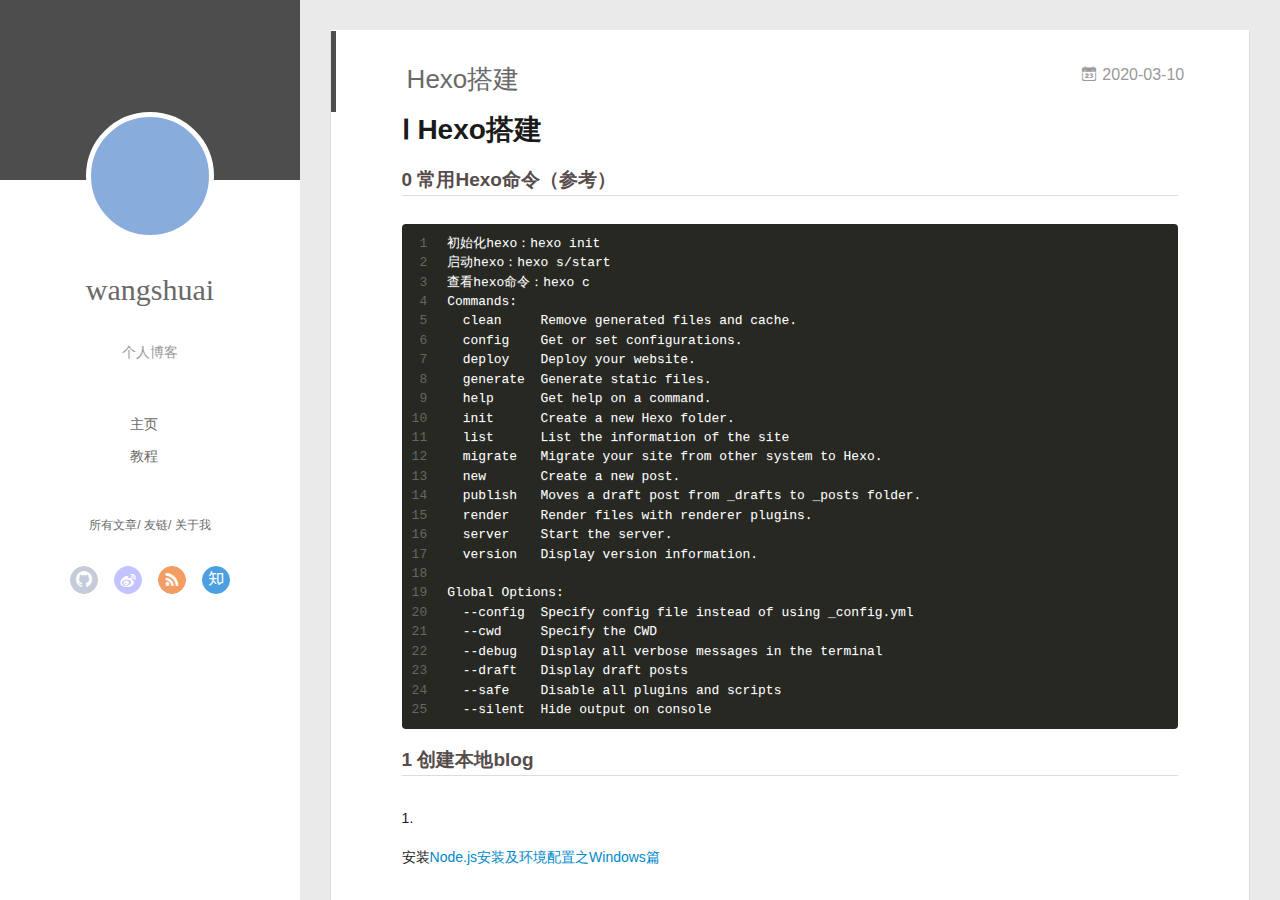
==== commit 81dca3da: "Site updated: 2020-04-13 10:59:25" ====
--- a/index.html
+++ b/index.html
@@ -6,17 +6,17 @@
   <meta name="renderer" content="webkit">
   <meta http-equiv="X-UA-Compatible" content="IE=edge" >
   <link rel="dns-prefetch" href="http://yoursite.com">
-  <title>Hexo</title>
+  <title>中南大学 汪帅</title>
   <meta name="viewport" content="width=device-width, initial-scale=1, maximum-scale=1">
   <meta property="og:type" content="website">
-<meta property="og:title" content="Hexo">
+<meta property="og:title" content="中南大学 汪帅">
 <meta property="og:url" content="http://yoursite.com/index.html">
-<meta property="og:site_name" content="Hexo">
+<meta property="og:site_name" content="中南大学 汪帅">
 <meta property="og:locale" content="en_US">
-<meta property="article:author" content="John Doe">
+<meta property="article:author" content="wangshuai">
 <meta name="twitter:card" content="summary">
   
-    <link rel="alternative" href="/atom.xml" title="Hexo" type="application/atom+xml">
+    <link rel="alternative" href="/atom.xml" title="中南大学 汪帅" type="application/atom+xml">
   
   
     <link rel="icon" href="/favicon.png">
@@ -46,16 +46,18 @@
 			<img src="" class="js-avatar">
 		</a>
 		<hgroup>
-		  <h1 class="header-author"><a href="/">John Doe</a></h1>
+		  <h1 class="header-author"><a href="/">wangshuai</a></h1>
 		</hgroup>
 		
+		<p class="header-subtitle">个人博客</p>
+		
 
 		<nav class="header-menu">
 			<ul>
 			
 				<li><a href="/">主页</a></li>
 	        
-				<li><a href="/tags/%E9%9A%8F%E7%AC%94/">随笔</a></li>
+				<li><a href="/tags/%E6%95%99%E7%A8%8B/">教程</a></li>
 	        
 			</ul>
 		</nav>
@@ -104,8 +106,10 @@
 				<img src="" class="js-avatar">
 			</div>
 			<hgroup>
-			  <h1 class="header-author js-header-author">John Doe</h1>
+			  <h1 class="header-author js-header-author">wangshuai</h1>
 			</hgroup>
+			
+			<p class="header-subtitle"><i class="icon icon-quo-left"></i>个人博客<i class="icon icon-quo-right"></i></p>
 			
 			
 			
@@ -135,7 +139,7 @@
 				
 					<li style="width: 50%"><a href="/">主页</a></li>
 		        
-					<li style="width: 50%"><a href="/tags/%E9%9A%8F%E7%AC%94/">随笔</a></li>
+					<li style="width: 50%"><a href="/tags/%E6%95%99%E7%A8%8B/">教程</a></li>
 		        
 				</ul>
 			</nav>
@@ -188,7 +192,7 @@
 <li><p>正式使用Hexo搭建博客</p>
 <figure class="highlight plain"><table><tr><td class="gutter"><pre><span class="line">1</span><br><span class="line">2</span><br><span class="line">3</span><br><span class="line">4</span><br><span class="line">5</span><br><span class="line">6</span><br></pre></td><td class="code"><pre><span class="line">&#x2F;&#x2F;进入需要创建blog目录的文件夹</span><br><span class="line">cd D:\GitHub\UBlog</span><br><span class="line">&#x2F;&#x2F;新建文件夹</span><br><span class="line">mkdir HexoBlog</span><br><span class="line">&#x2F;&#x2F;进入HexoBlog文件夹</span><br><span class="line">cd HexoBlog</span><br></pre></td></tr></table></figure>
 
-<p><img src="D:%5CGitHub%5CNotes%5CWithBeingIT_static%5C1583590582594.png" alt="1583590582594"></p>
+<p><img src="../images/1583590582594.png" alt="1583590582594"></p>
 <p>5.初始化博客</p>
 <figure class="highlight plain"><table><tr><td class="gutter"><pre><span class="line">1</span><br></pre></td><td class="code"><pre><span class="line">hexo init</span><br></pre></td></tr></table></figure>
 
@@ -209,7 +213,7 @@
 </ol>
 <h3 id="3-第一次部署Hexo到Github"><a href="#3-第一次部署Hexo到Github" class="headerlink" title="3 第一次部署Hexo到Github"></a>3 第一次部署Hexo到Github</h3><ol>
 <li><p>登录Github</p>
-<p><img src="D:%5CGitHub%5CNotes%5CWithBeingIT_static%5C1583595249829.png" alt="1583595249829"></p>
+<p><img src="../images/1583595249829.png" alt="1583595249829"></p>
 </li>
 <li><p>新建仓库</p>
 <blockquote>
@@ -223,14 +227,14 @@
 </blockquote>
 </li>
 <li><p>设置_config.yml文件</p>
-<p><img src="D:%5CGitHub%5CNotes%5CWithBeingIT_static%5C1583596000476.png" alt="1583596000476"></p>
+<p><img src="../images/1583596000476.png" alt="1583596000476"></p>
 <blockquote>
 <p>可以使用nodepad++打开</p>
 </blockquote>
 <p>配置前：</p>
-<p><img src="D:%5CGitHub%5CNotes%5CWithBeingIT_static%5C1583596080749.png" alt="1583596080749"></p>
+<p><img src="../images/1583596080749.png" alt="1583596080749"></p>
 <p>配置后：</p>
-<p><img src="D:%5CGitHub%5CNotes%5CWithBeingIT_static%5C1583596375465.png" alt="1583596375465"></p>
+<p><img src="../images/1583596375465.png" alt="1583596375465"></p>
 </li>
 <li><p><strong>部署</strong></p>
 <figure class="highlight plain"><table><tr><td class="gutter"><pre><span class="line">1</span><br></pre></td><td class="code"><pre><span class="line">hexo d</span><br></pre></td></tr></table></figure>
@@ -241,6 +245,7 @@
 <p>在 Hexo 中有两份主要的配置文件，其名称都是 <code>_config.yml</code>。 其中，一份位于站点根目录下，主要包含 Hexo 本身的配置；另一份位于主题目录下，这份配置由主题作者提供，主要用于配置主题相关的选项。</p>
 <p>为了描述方便，在说明中，将前者称为 <strong>站点配置文件</strong>， 后者称为 <strong>主题配置文件</strong>。</p>
 </blockquote>
+<p>在Github上，有很多可供选择的优秀主题，例如Yilla、NexT等</p>
 <ul>
 <li><p>以NexT主题为例</p>
 <figure class="highlight plain"><table><tr><td class="gutter"><pre><span class="line">1</span><br><span class="line">2</span><br></pre></td><td class="code"><pre><span class="line">$ cd your-hexo-site</span><br><span class="line">$ git clone https:&#x2F;&#x2F;github.com&#x2F;iissnan&#x2F;hexo-theme-next themes&#x2F;next</span><br></pre></td></tr></table></figure>
@@ -295,143 +300,6 @@
 
 
   
-    <article id="post-测试hexo" class="article article-type-post  article-index" itemscope itemprop="blogPost">
-  <div class="article-inner">
-    
-      <header class="article-header">
-        
-  
-    <h1 itemprop="name">
-      <a class="article-title" href="/2020/03/07/%E6%B5%8B%E8%AF%95hexo/">测试hexo</a>
-    </h1>
-  
-
-        
-        <a href="/2020/03/07/%E6%B5%8B%E8%AF%95hexo/" class="archive-article-date">
-  	<time datetime="2020-03-07T14:54:22.000Z" itemprop="datePublished"><i class="icon-calendar icon"></i>2020-03-07</time>
-</a>
-        
-      </header>
-    
-    <div class="article-entry" itemprop="articleBody">
-      
-        
-      
-
-      
-    </div>
-    <div class="article-info article-info-index">
-      
-      
-      
-
-      
-        <p class="article-more-link">
-          <a class="article-more-a" href="/2020/03/07/%E6%B5%8B%E8%AF%95hexo/">展开全文 >></a>
-        </p>
-      
-
-      
-      <div class="clearfix"></div>
-    </div>
-  </div>
-</article>
-
-<aside class="wrap-side-operation">
-    <div class="mod-side-operation">
-        
-        <div class="jump-container" id="js-jump-container" style="display:none;">
-            <a href="javascript:void(0)" class="mod-side-operation__jump-to-top">
-                <i class="icon-font icon-back"></i>
-            </a>
-            <div id="js-jump-plan-container" class="jump-plan-container" style="top: -11px;">
-                <i class="icon-font icon-plane jump-plane"></i>
-            </div>
-        </div>
-        
-        
-    </div>
-</aside>
-
-
-
-
-  
-    <article id="post-hello-world" class="article article-type-post  article-index" itemscope itemprop="blogPost">
-  <div class="article-inner">
-    
-      <header class="article-header">
-        
-  
-    <h1 itemprop="name">
-      <a class="article-title" href="/2020/03/07/hello-world/">Hello World</a>
-    </h1>
-  
-
-        
-        <a href="/2020/03/07/hello-world/" class="archive-article-date">
-  	<time datetime="2020-03-07T14:18:39.172Z" itemprop="datePublished"><i class="icon-calendar icon"></i>2020-03-07</time>
-</a>
-        
-      </header>
-    
-    <div class="article-entry" itemprop="articleBody">
-      
-        <p>Welcome to <a href="https://hexo.io/" target="_blank" rel="noopener">Hexo</a>! This is your very first post. Check <a href="https://hexo.io/docs/" target="_blank" rel="noopener">documentation</a> for more info. If you get any problems when using Hexo, you can find the answer in <a href="https://hexo.io/docs/troubleshooting.html" target="_blank" rel="noopener">troubleshooting</a> or you can ask me on <a href="https://github.com/hexojs/hexo/issues" target="_blank" rel="noopener">GitHub</a>.</p>
-<h2 id="Quick-Start"><a href="#Quick-Start" class="headerlink" title="Quick Start"></a>Quick Start</h2><h3 id="Create-a-new-post"><a href="#Create-a-new-post" class="headerlink" title="Create a new post"></a>Create a new post</h3><figure class="highlight bash"><table><tr><td class="gutter"><pre><span class="line">1</span><br></pre></td><td class="code"><pre><span class="line">$ hexo new <span class="string">"My New Post"</span></span><br></pre></td></tr></table></figure>
-
-<p>More info: <a href="https://hexo.io/docs/writing.html" target="_blank" rel="noopener">Writing</a></p>
-<h3 id="Run-server"><a href="#Run-server" class="headerlink" title="Run server"></a>Run server</h3><figure class="highlight bash"><table><tr><td class="gutter"><pre><span class="line">1</span><br></pre></td><td class="code"><pre><span class="line">$ hexo server</span><br></pre></td></tr></table></figure>
-
-<p>More info: <a href="https://hexo.io/docs/server.html" target="_blank" rel="noopener">Server</a></p>
-<h3 id="Generate-static-files"><a href="#Generate-static-files" class="headerlink" title="Generate static files"></a>Generate static files</h3><figure class="highlight bash"><table><tr><td class="gutter"><pre><span class="line">1</span><br></pre></td><td class="code"><pre><span class="line">$ hexo generate</span><br></pre></td></tr></table></figure>
-
-<p>More info: <a href="https://hexo.io/docs/generating.html" target="_blank" rel="noopener">Generating</a></p>
-<h3 id="Deploy-to-remote-sites"><a href="#Deploy-to-remote-sites" class="headerlink" title="Deploy to remote sites"></a>Deploy to remote sites</h3><figure class="highlight bash"><table><tr><td class="gutter"><pre><span class="line">1</span><br></pre></td><td class="code"><pre><span class="line">$ hexo deploy</span><br></pre></td></tr></table></figure>
-
-<p>More info: <a href="https://hexo.io/docs/one-command-deployment.html" target="_blank" rel="noopener">Deployment</a></p>
-
-      
-
-      
-    </div>
-    <div class="article-info article-info-index">
-      
-      
-      
-
-      
-        <p class="article-more-link">
-          <a class="article-more-a" href="/2020/03/07/hello-world/">展开全文 >></a>
-        </p>
-      
-
-      
-      <div class="clearfix"></div>
-    </div>
-  </div>
-</article>
-
-<aside class="wrap-side-operation">
-    <div class="mod-side-operation">
-        
-        <div class="jump-container" id="js-jump-container" style="display:none;">
-            <a href="javascript:void(0)" class="mod-side-operation__jump-to-top">
-                <i class="icon-font icon-back"></i>
-            </a>
-            <div id="js-jump-plan-container" class="jump-plan-container" style="top: -11px;">
-                <i class="icon-font icon-plane jump-plane"></i>
-            </div>
-        </div>
-        
-        
-    </div>
-</aside>
-
-
-
-
-  
   
 
 
@@ -442,7 +310,7 @@
   <div class="outer">
     <div id="footer-info">
     	<div class="footer-left">
-    		&copy; 2020 John Doe
+    		&copy; 2020 wangshuai
     	</div>
       	<div class="footer-right">
       		<a href="http://hexo.io/" target="_blank">Hexo</a>  Theme <a href="https://github.com/litten/hexo-theme-yilia" target="_blank">Yilia</a> by Litten
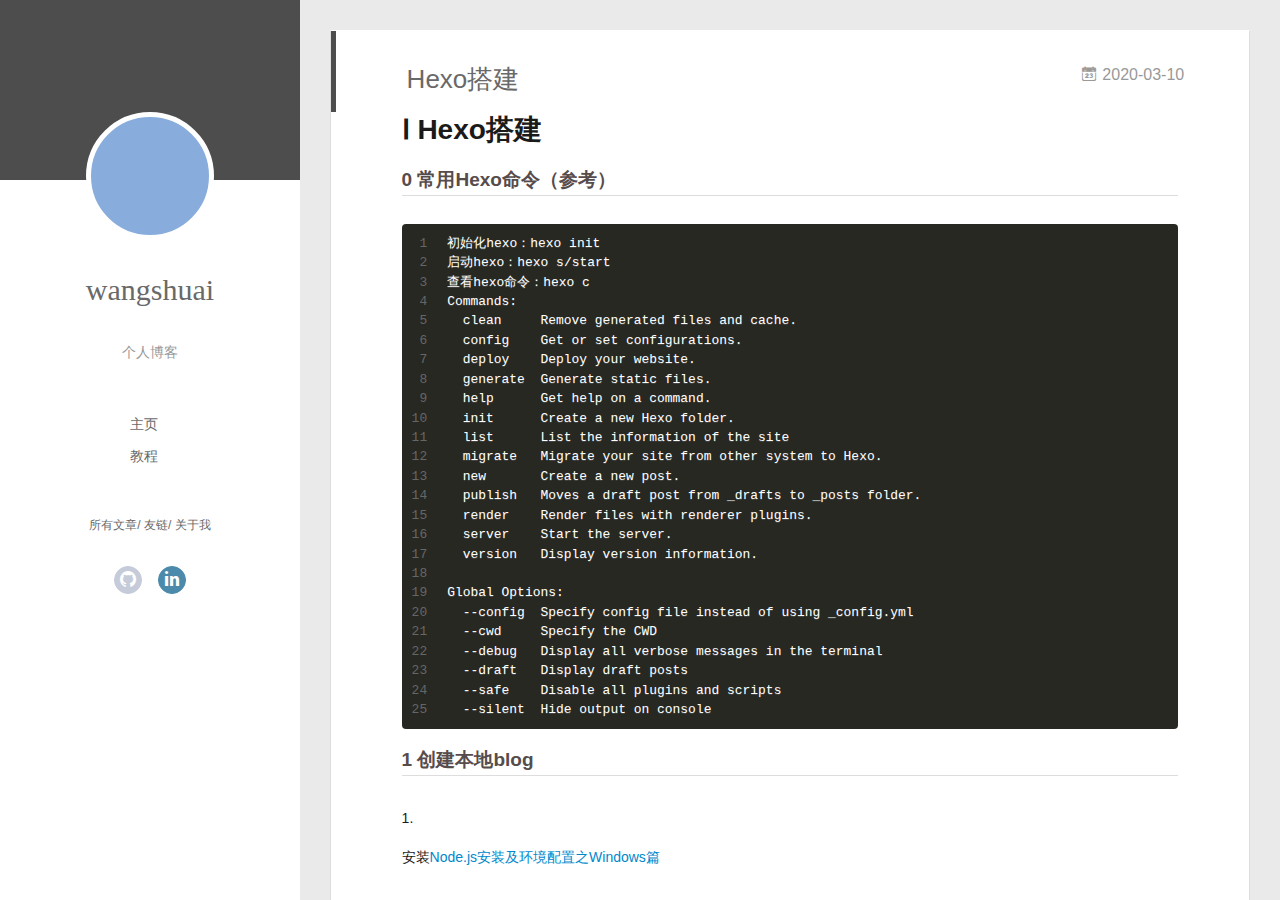
==== commit 0b53f5d8: "Site updated: 2020-04-13 11:57:46" ====
--- a/index.html
+++ b/index.html
@@ -79,13 +79,9 @@
 		<nav class="header-nav">
 			<div class="social">
 				
-					<a class="github" target="_blank" href="#" title="github"><i class="icon-github"></i></a>
+					<a class="github" target="_blank" href="https://github.com/UKeliliShuai" title="github"><i class="icon-github"></i></a>
 		        
-					<a class="weibo" target="_blank" href="#" title="weibo"><i class="icon-weibo"></i></a>
-		        
-					<a class="rss" target="_blank" href="#" title="rss"><i class="icon-rss"></i></a>
-		        
-					<a class="zhihu" target="_blank" href="#" title="zhihu"><i class="icon-zhihu"></i></a>
+					<a class="linkedin" target="_blank" href="https://mp.csdn.net/console/home" title="linkedin"><i class="icon-linkedin"></i></a>
 		        
 			</div>
 		</nav>
@@ -122,13 +118,9 @@
 			<nav class="header-nav">
 				<div class="social">
 					
-						<a class="github" target="_blank" href="#" title="github"><i class="icon-github"></i></a>
+						<a class="github" target="_blank" href="https://github.com/UKeliliShuai" title="github"><i class="icon-github"></i></a>
 			        
-						<a class="weibo" target="_blank" href="#" title="weibo"><i class="icon-weibo"></i></a>
-			        
-						<a class="rss" target="_blank" href="#" title="rss"><i class="icon-rss"></i></a>
-			        
-						<a class="zhihu" target="_blank" href="#" title="zhihu"><i class="icon-zhihu"></i></a>
+						<a class="linkedin" target="_blank" href="https://mp.csdn.net/console/home" title="linkedin"><i class="icon-linkedin"></i></a>
 			        
 				</div>
 			</nav>
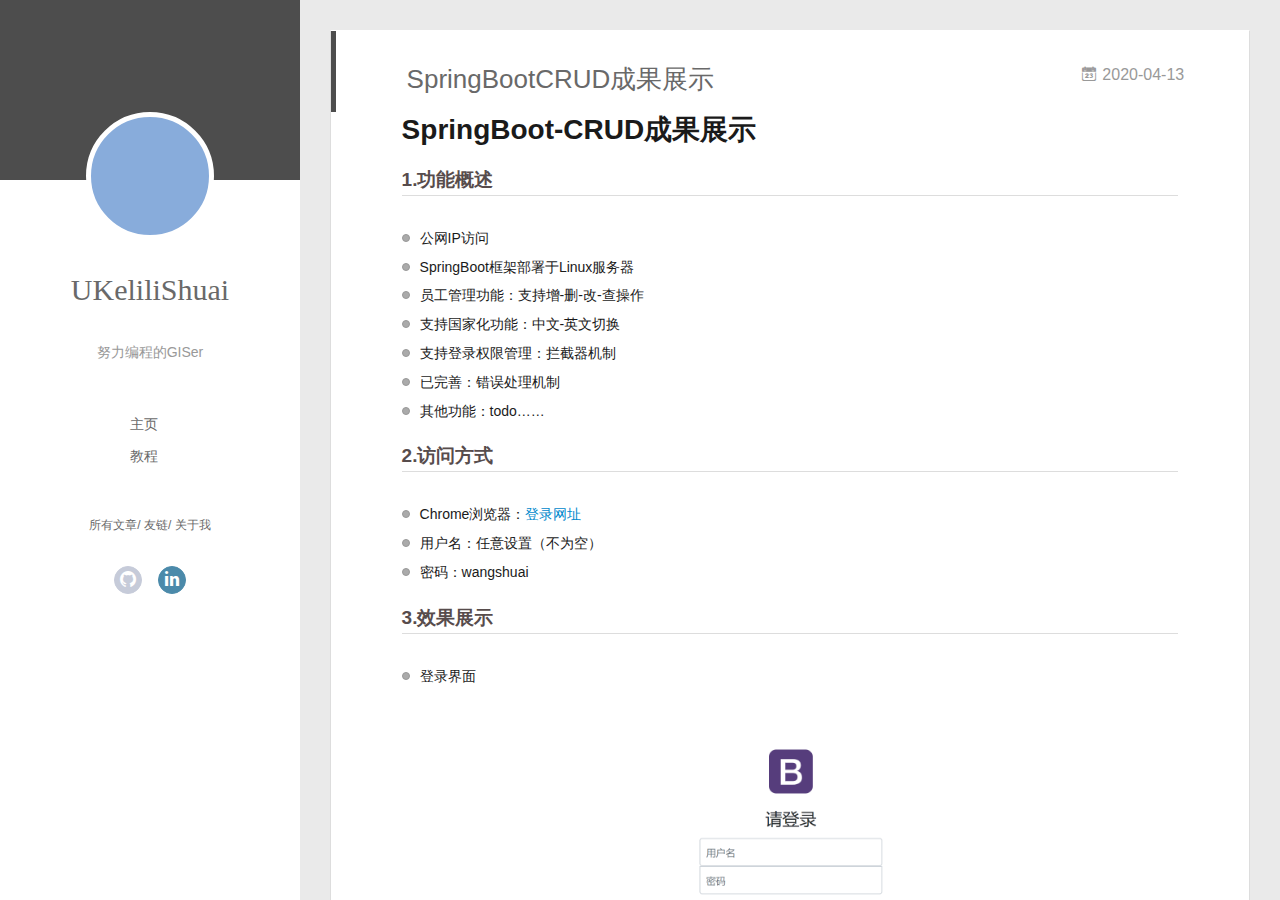
==== commit 3dc15f2e: "Site updated: 2020-04-13 21:37:53" ====
--- a/index.html
+++ b/index.html
@@ -6,20 +6,20 @@
   <meta name="renderer" content="webkit">
   <meta http-equiv="X-UA-Compatible" content="IE=edge" >
   <link rel="dns-prefetch" href="http://yoursite.com">
-  <title>中南大学 汪帅</title>
+  <title>中南大学-汪帅</title>
   <meta name="viewport" content="width=device-width, initial-scale=1, maximum-scale=1">
   <meta property="og:type" content="website">
-<meta property="og:title" content="中南大学 汪帅">
+<meta property="og:title" content="中南大学-汪帅">
 <meta property="og:url" content="http://yoursite.com/index.html">
-<meta property="og:site_name" content="中南大学 汪帅">
+<meta property="og:site_name" content="中南大学-汪帅">
 <meta property="og:locale" content="en_US">
-<meta property="article:author" content="wangshuai">
+<meta property="article:author" content="UKeliliShuai">
 <meta name="twitter:card" content="summary">
   
-    <link rel="alternative" href="/atom.xml" title="中南大学 汪帅" type="application/atom+xml">
-  
-  
-    <link rel="icon" href="/favicon.png">
+    <link rel="alternative" href="/atom.xml" title="中南大学-汪帅" type="application/atom+xml">
+  
+  
+    <link rel="icon" href="/images/favicon.ico">
   
   <link rel="stylesheet" type="text/css" href="/./main.0cf68a.css">
   <style type="text/css">
@@ -46,10 +46,10 @@
 			<img src="" class="js-avatar">
 		</a>
 		<hgroup>
-		  <h1 class="header-author"><a href="/">wangshuai</a></h1>
+		  <h1 class="header-author"><a href="/">UKeliliShuai</a></h1>
 		</hgroup>
 		
-		<p class="header-subtitle">个人博客</p>
+		<p class="header-subtitle">努力编程的GISer</p>
 		
 
 		<nav class="header-menu">
@@ -102,10 +102,10 @@
 				<img src="" class="js-avatar">
 			</div>
 			<hgroup>
-			  <h1 class="header-author js-header-author">wangshuai</h1>
+			  <h1 class="header-author js-header-author">UKeliliShuai</h1>
 			</hgroup>
 			
-			<p class="header-subtitle"><i class="icon icon-quo-left"></i>个人博客<i class="icon icon-quo-right"></i></p>
+			<p class="header-subtitle"><i class="icon icon-quo-left"></i>努力编程的GISer<i class="icon icon-quo-right"></i></p>
 			
 			
 			
@@ -148,6 +148,657 @@
           <div id="js-content" class="content-ll">
             
   
+    <article id="post-SpringBootCRUD成果展示" class="article article-type-post  article-index" itemscope itemprop="blogPost">
+  <div class="article-inner">
+    
+      <header class="article-header">
+        
+  
+    <h1 itemprop="name">
+      <a class="article-title" href="/2020/04/13/SpringBootCRUD%E6%88%90%E6%9E%9C%E5%B1%95%E7%A4%BA/">SpringBootCRUD成果展示</a>
+    </h1>
+  
+
+        
+        <a href="/2020/04/13/SpringBootCRUD%E6%88%90%E6%9E%9C%E5%B1%95%E7%A4%BA/" class="archive-article-date">
+  	<time datetime="2020-04-13T13:27:21.118Z" itemprop="datePublished"><i class="icon-calendar icon"></i>2020-04-13</time>
+</a>
+        
+      </header>
+    
+    <div class="article-entry" itemprop="articleBody">
+      
+        <h1 id="SpringBoot-CRUD成果展示"><a href="#SpringBoot-CRUD成果展示" class="headerlink" title="SpringBoot-CRUD成果展示"></a>SpringBoot-CRUD成果展示</h1><h3 id="1-功能概述"><a href="#1-功能概述" class="headerlink" title="1.功能概述"></a>1.功能概述</h3><ul>
+<li>公网IP访问</li>
+<li>SpringBoot框架部署于Linux服务器</li>
+<li>员工管理功能：支持增-删-改-查操作</li>
+<li>支持国家化功能：中文-英文切换</li>
+<li>支持登录权限管理：拦截器机制</li>
+<li>已完善：错误处理机制</li>
+<li>其他功能：todo……</li>
+</ul>
+<h3 id="2-访问方式"><a href="#2-访问方式" class="headerlink" title="2.访问方式"></a>2.访问方式</h3><ul>
+<li>Chrome浏览器：<a href="http://106.13.207.208:8081/crud/" target="_blank" rel="noopener">登录网址</a></li>
+<li>用户名：任意设置（不为空）</li>
+<li>密码：wangshuai</li>
+</ul>
+<h3 id="3-效果展示"><a href="#3-效果展示" class="headerlink" title="3.效果展示"></a>3.效果展示</h3><ul>
+<li><p>登录界面</p>
+<p><img src="../images/1586784836704.png" alt="1586784836704"></p>
+</li>
+<li><p>统计分析</p>
+<p><img src="../images/1586784898753.png" alt="1586784898753"></p>
+</li>
+<li><p>员工管理——微人事功能</p>
+<p><img src="../images/1586785000059.png" alt="1586785000059"></p>
+</li>
+</ul>
+
+      
+
+      
+    </div>
+    <div class="article-info article-info-index">
+      
+      
+      
+
+      
+        <p class="article-more-link">
+          <a class="article-more-a" href="/2020/04/13/SpringBootCRUD%E6%88%90%E6%9E%9C%E5%B1%95%E7%A4%BA/">展开全文 >></a>
+        </p>
+      
+
+      
+      <div class="clearfix"></div>
+    </div>
+  </div>
+</article>
+
+<aside class="wrap-side-operation">
+    <div class="mod-side-operation">
+        
+        <div class="jump-container" id="js-jump-container" style="display:none;">
+            <a href="javascript:void(0)" class="mod-side-operation__jump-to-top">
+                <i class="icon-font icon-back"></i>
+            </a>
+            <div id="js-jump-plan-container" class="jump-plan-container" style="top: -11px;">
+                <i class="icon-font icon-plane jump-plane"></i>
+            </div>
+        </div>
+        
+        
+    </div>
+</aside>
+
+
+
+
+  
+    <article id="post-调试SpringBoot分析启动流程" class="article article-type-post  article-index" itemscope itemprop="blogPost">
+  <div class="article-inner">
+    
+      <header class="article-header">
+        
+  
+    <h1 itemprop="name">
+      <a class="article-title" href="/2020/04/13/%E8%B0%83%E8%AF%95SpringBoot%E5%88%86%E6%9E%90%E5%90%AF%E5%8A%A8%E6%B5%81%E7%A8%8B/">调试SpringBoot分析启动流程</a>
+    </h1>
+  
+
+        
+        <a href="/2020/04/13/%E8%B0%83%E8%AF%95SpringBoot%E5%88%86%E6%9E%90%E5%90%AF%E5%8A%A8%E6%B5%81%E7%A8%8B/" class="archive-article-date">
+  	<time datetime="2020-04-13T12:40:13.024Z" itemprop="datePublished"><i class="icon-calendar icon"></i>2020-04-13</time>
+</a>
+        
+      </header>
+    
+    <div class="article-entry" itemprop="articleBody">
+      
+        <h1 id="调试法-分析SpringBoot启动流程"><a href="#调试法-分析SpringBoot启动流程" class="headerlink" title="调试法-分析SpringBoot启动流程"></a>调试法-分析SpringBoot启动流程</h1><h2 id="SpringBoot启动原理"><a href="#SpringBoot启动原理" class="headerlink" title="SpringBoot启动原理"></a>SpringBoot启动原理</h2><h5 id="启动原理好文与好图"><a href="#启动原理好文与好图" class="headerlink" title="启动原理好文与好图"></a>启动原理好文与好图</h5><ul>
+<li><p><a href="https://juejin.im/post/5b8f05a5f265da43296c6102#heading-0" target="_blank" rel="noopener">SpringBoot 应用程序启动过程探秘</a></p>
+<p><img src="../images/%E5%A5%BD%E5%9B%BE1" alt="好图1"></p>
+</li>
+<li><p><a href="https://www.jianshu.com/p/87f101d8ec41" target="_blank" rel="noopener">SpringBoot启动流程解析</a></p>
+<p><img src="../images/%E5%A5%BD%E5%9B%BE2.png" alt="img"></p>
+</li>
+</ul>
+<h3 id="1-调试准备"><a href="#1-调试准备" class="headerlink" title="1.调试准备"></a>1.调试准备</h3><h4 id="为SpringBoot主程序打断点"><a href="#为SpringBoot主程序打断点" class="headerlink" title="为SpringBoot主程序打断点"></a>为SpringBoot主程序打断点</h4><figure class="highlight java"><table><tr><td class="gutter"><pre><span class="line">1</span><br><span class="line">2</span><br><span class="line">3</span><br></pre></td><td class="code"><pre><span class="line"><span class="function"><span class="keyword">public</span> <span class="keyword">static</span> <span class="keyword">void</span> <span class="title">main</span><span class="params">(String[] args)</span> </span>&#123;</span><br><span class="line">        SpringApplication.run(Springboot07StarterAnalyseApplication<span class="class">.<span class="keyword">class</span>, <span class="title">args</span>)</span>;<span class="comment">//断点</span></span><br><span class="line">    &#125;</span><br></pre></td></tr></table></figure>
+
+<ul>
+<li><p>run两个实参分别是：</p>
+<ul>
+<li>主要资源（primarySource）：Springboot07StarterAnalyseApplication.class</li>
+<li>命令行参数：String… args</li>
+</ul>
+</li>
+<li><p>run方法体<code>(new SpringApplication(primarySources)).run(args)</code>作用是：</p>
+<ol>
+<li>创建一个Spring应用程序实例(new SpringApplication(primarySources)).run(args);</li>
+<li>运行这个Spring应用程序实例</li>
+</ol>
+<p><strong>并返回</strong></p>
+</li>
+<li><p>返回值是：<strong>可配置的APP容器/上下文</strong>（ConfigurableApplicationContext）——留个影像</p>
+</li>
+</ul>
+<h3 id="2-SpringAPP-run（主程序类）的作用"><a href="#2-SpringAPP-run（主程序类）的作用" class="headerlink" title="2.SpringAPP.run（主程序类）的作用"></a>2.SpringAPP.run（主程序类）的作用</h3><p>全限定类名：<code>org\springframework\boot\spring-boot\2.2.6.RELEASE\spring-boot-2.2.6.RELEASE.jar!\org\springframework\boot\SpringApplication.class</code></p>
+<p><img src="../images/1586485420820.png" alt="1586485420820"></p>
+<h4 id="首先、给予结论："><a href="#首先、给予结论：" class="headerlink" title="首先、给予结论："></a><strong>首先、给予结论</strong>：</h4><h5 id="1-new-SpringApplication-主程序类"><a href="#1-new-SpringApplication-主程序类" class="headerlink" title="1.new SpringApplication(主程序类)"></a><strong>1.new SpringApplication(主程序类)</strong></h5><ul>
+<li>判断是否web应用</li>
+<li>加载并保存所有ApplicationContextInitializer（META-INF/spring.factories），</li>
+<li>加载并保存所有ApplicationListener</li>
+<li>获取到主程序类</li>
+</ul>
+<h5 id="2-run"><a href="#2-run" class="headerlink" title="2.run()"></a><strong>2.run()</strong></h5><ul>
+<li>回调所有的SpringApplicationRunListener（META-INF/spring.factories）的starting</li>
+<li>获取ApplicationArguments</li>
+<li>准备环境&amp;回调所有监听器（SpringApplicationRunListener ）的environmentPrepared</li>
+<li>打印banner信息</li>
+<li>创建ioc容器对象<ul>
+<li>AnnotationConfigEmbeddedWebApplicationContext（web 容器环境）</li>
+<li>AnnotationConfigApplicationContext（普通环境容器）</li>
+</ul>
+</li>
+</ul>
+<h5 id="3-回调机制在此应用非常多"><a href="#3-回调机制在此应用非常多" class="headerlink" title="3.回调机制在此应用非常多"></a>3.回调机制在此应用非常多</h5><ul>
+<li>回调机制最详细的解释：<a href="https://www.zhihu.com/question/19801131" target="_blank" rel="noopener">回调函数（callback）是什么？</a></li>
+</ul>
+<h3 id="3-分析-new主程序类"><a href="#3-分析-new主程序类" class="headerlink" title="3.分析 new主程序类"></a>3.分析 new主程序类</h3><blockquote>
+<p>SpringApplication本文统称为SpringAPP</p>
+<p>本文常用调试功能</p>
+<ul>
+<li>resume：直接跳到下一个断点</li>
+<li>Step into（F7）：步入</li>
+<li>Step over（F8）：步过</li>
+<li>Step out（shit+F8）：步出</li>
+<li>Frames：调试帧</li>
+<li>DropFrames：删除一帧</li>
+<li>Watch：特别关注的变量会添加监视（如各种被观察者、观察者），右击变量</li>
+</ul>
+<p><img src="../images/1586489159343.png" alt="1586489159343"></p>
+</blockquote>
+<h4 id="1-下载source-file"><a href="#1-下载source-file" class="headerlink" title="1.下载source file"></a>1.下载source file</h4><p><strong>原始.class文件</strong></p>
+<p><img src="../images/1586486909670.png" alt="1586486909670"></p>
+<p><strong>下载source file</strong>：SpringApplication.java文件</p>
+<p><img src="../images/1586486991107.png" alt="1586486991107"></p>
+<h4 id="2-执行基本初始化"><a href="#2-执行基本初始化" class="headerlink" title="2.执行基本初始化"></a>2.执行基本初始化</h4><figure class="highlight java"><table><tr><td class="gutter"><pre><span class="line">1</span><br><span class="line">2</span><br><span class="line">3</span><br><span class="line">4</span><br><span class="line">5</span><br><span class="line">6</span><br><span class="line">7</span><br><span class="line">8</span><br><span class="line">9</span><br><span class="line">10</span><br><span class="line">11</span><br><span class="line">12</span><br><span class="line">13</span><br><span class="line">14</span><br><span class="line">15</span><br></pre></td><td class="code"><pre><span class="line">执行.java的<span class="keyword">this</span>.resourceLoader = resourceLoader;之前会进行一系列初始化操作</span><br><span class="line">相当于：</span><br><span class="line"><span class="class">.<span class="keyword">class</span>的</span></span><br><span class="line"><span class="class"><span class="title">this</span>.<span class="title">sources</span> </span>= <span class="keyword">new</span> LinkedHashSet();</span><br><span class="line"><span class="keyword">this</span>.bannerMode = Mode.CONSOLE;</span><br><span class="line"><span class="keyword">this</span>.logStartupInfo = <span class="keyword">true</span>;</span><br><span class="line"><span class="keyword">this</span>.addCommandLineProperties = <span class="keyword">true</span>;</span><br><span class="line"><span class="keyword">this</span>.addConversionService = <span class="keyword">true</span>;</span><br><span class="line"><span class="keyword">this</span>.headless = <span class="keyword">true</span>;</span><br><span class="line"><span class="keyword">this</span>.registerShutdownHook = <span class="keyword">true</span>;</span><br><span class="line"><span class="keyword">this</span>.additionalProfiles = <span class="keyword">new</span> HashSet();</span><br><span class="line"><span class="keyword">this</span>.isCustomEnvironment = <span class="keyword">false</span>;</span><br><span class="line"><span class="keyword">this</span>.lazyInitialization = <span class="keyword">false</span>;</span><br><span class="line">之前的操作</span><br><span class="line"><span class="keyword">this</span>.resourceLoader = resourceLoader;</span><br></pre></td></tr></table></figure>
+
+<ul>
+<li>这些<strong>初始化暂时不重要</strong>，直接放行到<code>this.webApplicationType = WebApplicationType.deduceFromClasspath();</code></li>
+</ul>
+<h4 id="3-判断是否web应用"><a href="#3-判断是否web应用" class="headerlink" title="3.判断是否web应用"></a>3.判断是否web应用</h4><ul>
+<li>从类路径推断(deduceFromClasspath)</li>
+</ul>
+<figure class="highlight java"><table><tr><td class="gutter"><pre><span class="line">1</span><br></pre></td><td class="code"><pre><span class="line"><span class="keyword">this</span>.webApplicationType = WebApplicationType.deduceFromClasspath();</span><br></pre></td></tr></table></figure>
+
+<ul>
+<li>Step Into详细代码</li>
+</ul>
+<figure class="highlight java"><table><tr><td class="gutter"><pre><span class="line">1</span><br><span class="line">2</span><br><span class="line">3</span><br><span class="line">4</span><br><span class="line">5</span><br><span class="line">6</span><br><span class="line">7</span><br><span class="line">8</span><br><span class="line">9</span><br><span class="line">10</span><br><span class="line">11</span><br><span class="line">12</span><br><span class="line">13</span><br></pre></td><td class="code"><pre><span class="line"><span class="comment">//WebApplicationType.java类中</span></span><br><span class="line"><span class="function"><span class="keyword">static</span> WebApplicationType <span class="title">deduceFromClasspath</span><span class="params">()</span> </span>&#123;</span><br><span class="line"><span class="keyword">if</span> (ClassUtils.isPresent(WEBFLUX_INDICATOR_CLASS, <span class="keyword">null</span>) &amp;&amp; !ClassUtils.isPresent(WEBMVC_INDICATOR_CLASS, <span class="keyword">null</span>)</span><br><span class="line">				&amp;&amp; !ClassUtils.isPresent(JERSEY_INDICATOR_CLASS, <span class="keyword">null</span>)) &#123;</span><br><span class="line">			<span class="keyword">return</span> WebApplicationType.REACTIVE;</span><br><span class="line">		&#125;</span><br><span class="line">		<span class="keyword">for</span> (String className : SERVLET_INDICATOR_CLASSES) &#123;</span><br><span class="line">			<span class="keyword">if</span> (!ClassUtils.isPresent(className, <span class="keyword">null</span>)) &#123;</span><br><span class="line">				<span class="keyword">return</span> WebApplicationType.NONE;</span><br><span class="line">			&#125;</span><br><span class="line">		&#125;</span><br><span class="line">		<span class="keyword">return</span> WebApplicationType.SERVLET;</span><br><span class="line">	&#125;</span><br></pre></td></tr></table></figure>
+
+<ul>
+<li><p><a href="https://docs.spring.io/spring-boot/docs/current/api/org/springframework/boot/WebApplicationType.html" target="_blank" rel="noopener">返回三种结果之一</a></p>
+<ul>
+<li>普通web应用返回 <code>WebApplicationType.SERVLET</code></li>
+</ul>
+<figure class="highlight java"><table><tr><td class="gutter"><pre><span class="line">1</span><br><span class="line">2</span><br><span class="line">3</span><br></pre></td><td class="code"><pre><span class="line"><span class="keyword">return</span> WebApplicationType.REACTIVE;</span><br><span class="line"><span class="keyword">return</span> WebApplicationType.NONE;</span><br><span class="line"><span class="keyword">return</span> WebApplicationType.SERVLET;</span><br></pre></td></tr></table></figure>
+
+<p><img src="../images/1586488128652.png" alt="1586488128652"></p>
+</li>
+</ul>
+<h4 id="4-设置（保存）本SpringAPP容器（this）的ContextInitializers"><a href="#4-设置（保存）本SpringAPP容器（this）的ContextInitializers" class="headerlink" title="4.设置（保存）本SpringAPP容器（this）的ContextInitializers"></a>4.设置（保存）本SpringAPP容器（this）的ContextInitializers</h4><figure class="highlight java"><table><tr><td class="gutter"><pre><span class="line">1</span><br><span class="line">2</span><br></pre></td><td class="code"><pre><span class="line"><span class="comment">//WebApplication.java类中</span></span><br><span class="line">setInitializers((Collection) getSpringFactoriesInstances(ApplicationContextInitializer<span class="class">.<span class="keyword">class</span>))</span>;</span><br></pre></td></tr></table></figure>
+
+<h5 id="4-1详细分析setInitializers的实参"><a href="#4-1详细分析setInitializers的实参" class="headerlink" title="4.1详细分析setInitializers的实参"></a>4.1详细分析setInitializers的实参</h5><ul>
+<li>获取spring工厂实例</li>
+</ul>
+<figure class="highlight java"><table><tr><td class="gutter"><pre><span class="line">1</span><br></pre></td><td class="code"><pre><span class="line">(Collection) getSpringFactoriesInstances(ApplicationContextInitializer<span class="class">.<span class="keyword">class</span>)</span></span><br></pre></td></tr></table></figure>
+
+<ul>
+<li><p><strong>spring工厂有很多、生产的产品也可以有很多</strong></p>
+<p>换言之：getSpringFactoriesInstances（……）这个方法比较重要</p>
+</li>
+</ul>
+<h5 id="4-2详细分析getSpringFactoriesInstances"><a href="#4-2详细分析getSpringFactoriesInstances" class="headerlink" title="4.2详细分析getSpringFactoriesInstances"></a>4.2详细分析getSpringFactoriesInstances</h5><ul>
+<li>Step Into：getSpringFactoriesInstances方法</li>
+</ul>
+<figure class="highlight java"><table><tr><td class="gutter"><pre><span class="line">1</span><br><span class="line">2</span><br><span class="line">3</span><br><span class="line">4</span><br><span class="line">5</span><br><span class="line">6</span><br><span class="line">7</span><br><span class="line">8</span><br></pre></td><td class="code"><pre><span class="line"><span class="keyword">private</span> &lt;T&gt; <span class="function">Collection&lt;T&gt; <span class="title">getSpringFactoriesInstances</span><span class="params">(Class&lt;T&gt; type, Class&lt;?&gt;[] parameterTypes, Object... args)</span> </span>&#123;</span><br><span class="line">		ClassLoader classLoader = getClassLoader();</span><br><span class="line">		<span class="comment">// Use names and ensure unique to protect against duplicates</span></span><br><span class="line">		Set&lt;String&gt; names = <span class="keyword">new</span> LinkedHashSet&lt;&gt;(SpringFactoriesLoader.loadFactoryNames(type, classLoader));</span><br><span class="line">		List&lt;T&gt; instances = createSpringFactoriesInstances(type, parameterTypes, classLoader, args, names);</span><br><span class="line">		AnnotationAwareOrderComparator.sort(instances);</span><br><span class="line">		<span class="keyword">return</span> instances;</span><br><span class="line">	&#125;</span><br></pre></td></tr></table></figure>
+
+<h5 id="4-3详细分析SpringFactoriesLoader-loadFactoryNames"><a href="#4-3详细分析SpringFactoriesLoader-loadFactoryNames" class="headerlink" title="4.3详细分析SpringFactoriesLoader.loadFactoryNames"></a>4.3详细分析SpringFactoriesLoader.loadFactoryNames</h5><ul>
+<li>其中SpringFactoriesLoader的<strong>静态方法loadFactoryNames</strong>加载ApplicationContextInitializer.class类型的工厂</li>
+</ul>
+<p><img src="../images/1586489844700.png" alt="1586489844700"></p>
+<ul>
+<li>上述红框表示：到”META-INF/spring.factories”路径下寻找</li>
+</ul>
+<p><img src="../images/1586490139326.png" alt="1586490139326"></p>
+<h5 id="4-4反射机制创建SpringFactories实例"><a href="#4-4反射机制创建SpringFactories实例" class="headerlink" title="4.4反射机制创建SpringFactories实例"></a>4.4反射机制创建SpringFactories实例</h5><figure class="highlight java"><table><tr><td class="gutter"><pre><span class="line">1</span><br><span class="line">2</span><br></pre></td><td class="code"><pre><span class="line"><span class="comment">//仍然在private &lt;T&gt; Collection&lt;T&gt; getSpringFactoriesInstances(……)方法中</span></span><br><span class="line">List&lt;T&gt; instances = createSpringFactoriesInstances(type, parameterTypes, classLoader, args, names);</span><br></pre></td></tr></table></figure>
+
+<p>反射机制批量创建</p>
+<figure class="highlight java"><table><tr><td class="gutter"><pre><span class="line">1</span><br><span class="line">2</span><br><span class="line">3</span><br><span class="line">4</span><br><span class="line">5</span><br><span class="line">6</span><br><span class="line">7</span><br><span class="line">8</span><br><span class="line">9</span><br><span class="line">10</span><br><span class="line">11</span><br><span class="line">12</span><br><span class="line">13</span><br><span class="line">14</span><br><span class="line">15</span><br><span class="line">16</span><br><span class="line">17</span><br><span class="line">18</span><br><span class="line">19</span><br><span class="line">20</span><br></pre></td><td class="code"><pre><span class="line"><span class="keyword">private</span> &lt;T&gt; <span class="function">List&lt;T&gt; <span class="title">createSpringFactoriesInstances</span><span class="params">(Class&lt;T&gt; type, Class&lt;?&gt;[] parameterTypes,</span></span></span><br><span class="line"><span class="function"><span class="params">			ClassLoader classLoader, Object[] args, Set&lt;String&gt; names)</span> </span>&#123;</span><br><span class="line">		List&lt;T&gt; instances = <span class="keyword">new</span> ArrayList&lt;&gt;(names.size());</span><br><span class="line">    	<span class="comment">//遍历所有的的names</span></span><br><span class="line">		<span class="keyword">for</span> (String name : names) &#123;</span><br><span class="line">			<span class="keyword">try</span> &#123;</span><br><span class="line">                <span class="comment">//反射</span></span><br><span class="line">				Class&lt;?&gt; instanceClass = ClassUtils.forName(name, classLoader);</span><br><span class="line">				Assert.isAssignable(type, instanceClass);</span><br><span class="line">                <span class="comment">//获取本类构造器</span></span><br><span class="line">				Constructor&lt;?&gt; constructor = instanceClass.getDeclaredConstructor(parameterTypes);</span><br><span class="line">				T instance = (T) BeanUtils.instantiateClass(constructor, args);</span><br><span class="line">				instances.add(instance);</span><br><span class="line">			&#125;</span><br><span class="line">			<span class="keyword">catch</span> (Throwable ex) &#123;</span><br><span class="line">				<span class="keyword">throw</span> <span class="keyword">new</span> IllegalArgumentException(<span class="string">"Cannot instantiate "</span> + type + <span class="string">" : "</span> + name, ex);</span><br><span class="line">			&#125;</span><br><span class="line">		&#125;</span><br><span class="line">		<span class="keyword">return</span> instances;</span><br><span class="line">	&#125;</span><br></pre></td></tr></table></figure>
+
+<h5 id="4-5最终结果（返回至SpringAPP）"><a href="#4-5最终结果（返回至SpringAPP）" class="headerlink" title="4.5最终结果（返回至SpringAPP）"></a>4.5最终结果（返回至SpringAPP）</h5><ul>
+<li>为SpringAPP实例中保存了七种<code>ApplicationContextInitializer.class</code></li>
+</ul>
+<p><img src="../images/1586490542565.png" alt="1586490542565"></p>
+<h4 id="5-设置（保存）本SpringAPP容器（this）的Listener"><a href="#5-设置（保存）本SpringAPP容器（this）的Listener" class="headerlink" title="5.设置（保存）本SpringAPP容器（this）的Listener"></a>5.设置（保存）本SpringAPP容器（this）的Listener</h4><figure class="highlight java"><table><tr><td class="gutter"><pre><span class="line">1</span><br><span class="line">2</span><br></pre></td><td class="code"><pre><span class="line"><span class="comment">//回到SpringAPP类中SpringApplication构造器中</span></span><br><span class="line">setListeners((Collection) getSpringFactoriesInstances(ApplicationListener<span class="class">.<span class="keyword">class</span>))</span>;</span><br></pre></td></tr></table></figure>
+
+<ul>
+<li>看到getSpringFactoriesInstances肯定是与<strong>“第四点设置（保存）本SpringAPP容器（this）的ContextInitializers”</strong>完全一致的原理</li>
+<li>直接Step Over</li>
+<li>最终结果：SpringAPP主程序保存了11个listeners</li>
+</ul>
+<p><img src="../images/1586491984439.png" alt="1586491984439"></p>
+<h4 id="6-判断主程序类"><a href="#6-判断主程序类" class="headerlink" title="6.判断主程序类"></a>6.判断主程序类</h4><figure class="highlight java"><table><tr><td class="gutter"><pre><span class="line">1</span><br></pre></td><td class="code"><pre><span class="line"><span class="keyword">this</span>.mainApplicationClass = deduceMainApplicationClass();</span><br></pre></td></tr></table></figure>
+
+<ul>
+<li>SpringApplication.java中</li>
+</ul>
+<figure class="highlight java"><table><tr><td class="gutter"><pre><span class="line">1</span><br><span class="line">2</span><br><span class="line">3</span><br><span class="line">4</span><br><span class="line">5</span><br><span class="line">6</span><br><span class="line">7</span><br><span class="line">8</span><br><span class="line">9</span><br><span class="line">10</span><br><span class="line">11</span><br><span class="line">12</span><br><span class="line">13</span><br><span class="line">14</span><br></pre></td><td class="code"><pre><span class="line"><span class="keyword">private</span> Class&lt;?&gt; deduceMainApplicationClass() &#123;</span><br><span class="line">		<span class="keyword">try</span> &#123;</span><br><span class="line">			StackTraceElement[] stackTrace = <span class="keyword">new</span> RuntimeException().getStackTrace();</span><br><span class="line">			<span class="keyword">for</span> (StackTraceElement stackTraceElement : stackTrace) &#123;</span><br><span class="line">				<span class="keyword">if</span> (<span class="string">"main"</span>.equals(stackTraceElement.getMethodName())) &#123;</span><br><span class="line">					<span class="keyword">return</span> Class.forName(stackTraceElement.getClassName());</span><br><span class="line">				&#125;</span><br><span class="line">			&#125;</span><br><span class="line">		&#125;</span><br><span class="line">		<span class="keyword">catch</span> (ClassNotFoundException ex) &#123;</span><br><span class="line">			<span class="comment">// Swallow and continue</span></span><br><span class="line">		&#125;</span><br><span class="line">		<span class="keyword">return</span> <span class="keyword">null</span>;</span><br><span class="line">	&#125;</span><br></pre></td></tr></table></figure>
+
+<ul>
+<li><p>结果必须是：自己项目的全限定类名参数主程序类</p>
+<p><code>com.wangshuai.springboot.Springboot07StarterAnalyseApplication.main(Springboot07StarterAnalyseApplication.java:10)</code></p>
+</li>
+<li><p>返回主程序类的反射实例</p>
+</li>
+</ul>
+<h4 id="7-小结"><a href="#7-小结" class="headerlink" title="7.小结"></a>7.小结</h4><ul>
+<li><p>自此<code>new SpringApplication(primarySources)</code>语句执行完毕，下一步执行SpringAPP实例的<code>.run(args)</code>方法</p>
+</li>
+<li><p>自此所有的被观察者创建完毕，下一步需要在run函数下执行所有的<strong>创建、初始化</strong>和<strong>通知任务</strong></p>
+<ul>
+<li>问题1：回调的事件是什么</li>
+<li>问题2：回调的时机是什么</li>
+<li>问题3：回调的内容有哪些</li>
+<li>问题4：回调的结果是什么</li>
+</ul>
+</li>
+<li><p>主要做了以下四件事</p>
+<ul>
+<li>判断是否web应用，</li>
+<li>加载并保存所有ApplicationContextInitializer（META-INF/spring.factories），</li>
+<li>加载并保存所有ApplicationListener（META-INF/spring.factories），</li>
+<li>获取到主程序类。</li>
+</ul>
+</li>
+<li><p>自此SpringAPP实例中包含了如下内容：</p>
+<p><img src="../images/1586493431421.png" alt="1586493431421"></p>
+</li>
+</ul>
+<h3 id="4-分析SpringApplication的Run方法"><a href="#4-分析SpringApplication的Run方法" class="headerlink" title="4.分析SpringApplication的Run方法"></a>4.分析SpringApplication的Run方法</h3><ul>
+<li>整体概览如下，下文紧随其后分步骤分析</li>
+</ul>
+<figure class="highlight java"><table><tr><td class="gutter"><pre><span class="line">1</span><br><span class="line">2</span><br><span class="line">3</span><br><span class="line">4</span><br><span class="line">5</span><br><span class="line">6</span><br><span class="line">7</span><br><span class="line">8</span><br><span class="line">9</span><br><span class="line">10</span><br><span class="line">11</span><br><span class="line">12</span><br><span class="line">13</span><br><span class="line">14</span><br><span class="line">15</span><br><span class="line">16</span><br><span class="line">17</span><br><span class="line">18</span><br><span class="line">19</span><br><span class="line">20</span><br><span class="line">21</span><br><span class="line">22</span><br><span class="line">23</span><br><span class="line">24</span><br><span class="line">25</span><br><span class="line">26</span><br><span class="line">27</span><br><span class="line">28</span><br><span class="line">29</span><br><span class="line">30</span><br><span class="line">31</span><br><span class="line">32</span><br><span class="line">33</span><br><span class="line">34</span><br><span class="line">35</span><br><span class="line">36</span><br><span class="line">37</span><br><span class="line">38</span><br><span class="line">39</span><br><span class="line">40</span><br><span class="line">41</span><br><span class="line">42</span><br><span class="line">43</span><br><span class="line">44</span><br><span class="line">45</span><br></pre></td><td class="code"><pre><span class="line"><span class="function"><span class="keyword">public</span> ConfigurableApplicationContext <span class="title">run</span><span class="params">(String... args)</span> </span>&#123;</span><br><span class="line">    	<span class="comment">/* StopWatch stopWatch = new StopWatch();方法暂时不重要</span></span><br><span class="line"><span class="comment">    	* &lt;p&gt;This class is normally used to verify performance during proof-of-concept</span></span><br><span class="line"><span class="comment">		* work and in development, rather than as part of production applications.</span></span><br><span class="line"><span class="comment"> 		*/</span></span><br><span class="line">		StopWatch stopWatch = <span class="keyword">new</span> StopWatch();</span><br><span class="line">		stopWatch.start();</span><br><span class="line">    	<span class="comment">//返回值声明</span></span><br><span class="line">		ConfigurableApplicationContext context = <span class="keyword">null</span>;</span><br><span class="line">		Collection&lt;SpringBootExceptionReporter&gt; exceptionReporters = <span class="keyword">new</span> ArrayList&lt;&gt;();</span><br><span class="line">		configureHeadlessProperty();</span><br><span class="line">		SpringApplicationRunListeners listeners = getRunListeners(args);</span><br><span class="line">		listeners.starting();</span><br><span class="line">		<span class="keyword">try</span> &#123;</span><br><span class="line">			ApplicationArguments applicationArguments = <span class="keyword">new</span> DefaultApplicationArguments(args);</span><br><span class="line">			ConfigurableEnvironment environment = prepareEnvironment(listeners, applicationArguments);</span><br><span class="line">			configureIgnoreBeanInfo(environment);</span><br><span class="line">			Banner printedBanner = printBanner(environment);</span><br><span class="line">			context = createApplicationContext();</span><br><span class="line">			exceptionReporters = getSpringFactoriesInstances(SpringBootExceptionReporter<span class="class">.<span class="keyword">class</span>,</span></span><br><span class="line">					new Class[] &#123; ConfigurableApplicationContext.class &#125;, context);</span><br><span class="line">			prepareContext(context, environment, listeners, applicationArguments, printedBanner);</span><br><span class="line">			refreshContext(context);</span><br><span class="line">			afterRefresh(context, applicationArguments);</span><br><span class="line">			stopWatch.stop();</span><br><span class="line">			<span class="keyword">if</span> (<span class="keyword">this</span>.logStartupInfo) &#123;</span><br><span class="line">				<span class="keyword">new</span> StartupInfoLogger(<span class="keyword">this</span>.mainApplicationClass).logStarted(getApplicationLog(), stopWatch);</span><br><span class="line">			&#125;</span><br><span class="line">			listeners.started(context);</span><br><span class="line">			callRunners(context, applicationArguments);</span><br><span class="line">		&#125;</span><br><span class="line">		<span class="keyword">catch</span> (Throwable ex) &#123;</span><br><span class="line">			handleRunFailure(context, ex, exceptionReporters, listeners);</span><br><span class="line">			<span class="keyword">throw</span> <span class="keyword">new</span> IllegalStateException(ex);</span><br><span class="line">		&#125;</span><br><span class="line"></span><br><span class="line">		<span class="keyword">try</span> &#123;</span><br><span class="line">			listeners.running(context);</span><br><span class="line">		&#125;</span><br><span class="line">		<span class="keyword">catch</span> (Throwable ex) &#123;</span><br><span class="line">			handleRunFailure(context, ex, exceptionReporters, <span class="keyword">null</span>);</span><br><span class="line">			<span class="keyword">throw</span> <span class="keyword">new</span> IllegalStateException(ex);</span><br><span class="line">		&#125;</span><br><span class="line">		<span class="keyword">return</span> context;</span><br><span class="line">	&#125;</span><br></pre></td></tr></table></figure>
+
+<h4 id="1-声明与初始化"><a href="#1-声明与初始化" class="headerlink" title="1.声明与初始化"></a>1.声明与初始化</h4><ul>
+<li><p>stopWatch.start();简单的秒表，允许为许多任务计时，显示总运行时间和每个指定任务的运行时间。是一个开发性能指示器，而不是应用程序组件”rather than as part of production applications“</p>
+</li>
+<li><p>返回值（可配置的应用程序容器）声明：ConfigurableApplicationContext context = null;</p>
+</li>
+<li><p>SpringBoot异常报告：SpringBootExceptionReporter</p>
+</li>
+<li><p>配置Headless属性configureHeadlessProperty();</p>
+</li>
+<li><p><strong>Spring应用程序运行监听器（重点）</strong>：SpringApplicationRunListeners listeners = getRunListeners(args);</p>
+<figure class="highlight java"><table><tr><td class="gutter"><pre><span class="line">1</span><br><span class="line">2</span><br><span class="line">3</span><br><span class="line">4</span><br><span class="line">5</span><br></pre></td><td class="code"><pre><span class="line"><span class="function"><span class="keyword">private</span> SpringApplicationRunListeners <span class="title">getRunListeners</span><span class="params">(String[] args)</span> </span>&#123;</span><br><span class="line">		Class&lt;?&gt;[] types = new Class&lt;?&gt;[] &#123; SpringApplication.class, String[].class &#125;;</span><br><span class="line">		<span class="keyword">return</span> <span class="keyword">new</span> SpringApplicationRunListeners(logger,</span><br><span class="line">				getSpringFactoriesInstances(SpringApplicationRunListener<span class="class">.<span class="keyword">class</span>, <span class="title">types</span>, 					<span class="title">this</span>, <span class="title">args</span>))</span>;</span><br><span class="line">	&#125;</span><br></pre></td></tr></table></figure>
+
+<ul>
+<li><p>同样是getSpringFactoriesInstances方法的加载原理</p>
+</li>
+<li><p>结果是：获得一个EventPublishingRunListener（事件发布的运行监听器）</p>
+<p><img src="../images/1586495290130.png" alt="1586495290130"></p>
+</li>
+<li><p>需要重点说明的是此SpringApplicationRunListeners类包含8个事件</p>
+<ul>
+<li>void starting() </li>
+<li>void environmentPrepared(ConfigurableEnvironment environment)</li>
+<li>void contextPrepared(ConfigurableApplicationContext context) </li>
+<li>void contextLoaded(ConfigurableApplicationContext context)</li>
+<li>void started(ConfigurableApplicationContext context)</li>
+<li>void running(ConfigurableApplicationContext context) </li>
+<li>void failed(ConfigurableApplicationContext context, Throwable exception)</li>
+<li>private void callFailedListener(SpringApplicationRunListener listener, ConfigurableApplicationContext context,Throwable exception)</li>
+</ul>
+</li>
+<li><p>事件的触发（调用）会执行所有的listeners，先埋个坑，继续放行</p>
+<p>例如，紧接着下一执行语句的<code>listeners.starting();</code></p>
+</li>
+</ul>
+</li>
+</ul>
+<h4 id="2-封装命令行参数"><a href="#2-封装命令行参数" class="headerlink" title="2.封装命令行参数"></a>2.封装命令行参数</h4><figure class="highlight java"><table><tr><td class="gutter"><pre><span class="line">1</span><br></pre></td><td class="code"><pre><span class="line">ApplicationArguments applicationArguments = <span class="keyword">new</span> DefaultApplicationArguments(args);</span><br></pre></td></tr></table></figure>
+
+<h4 id="3-准备可配置的环境"><a href="#3-准备可配置的环境" class="headerlink" title="3.准备可配置的环境"></a>3.准备可配置的环境</h4><ul>
+<li>创建当前IOC容器运行需要的环境</li>
+</ul>
+<figure class="highlight java"><table><tr><td class="gutter"><pre><span class="line">1</span><br></pre></td><td class="code"><pre><span class="line">ConfigurableEnvironment environment = prepareEnvironment(listeners, applicationArguments);</span><br></pre></td></tr></table></figure>
+
+<ul>
+<li>prepareEnvironment函数(SpringAPP运行监听器+应用程序命令行参数)</li>
+</ul>
+<figure class="highlight java"><table><tr><td class="gutter"><pre><span class="line">1</span><br><span class="line">2</span><br><span class="line">3</span><br><span class="line">4</span><br><span class="line">5</span><br><span class="line">6</span><br><span class="line">7</span><br><span class="line">8</span><br><span class="line">9</span><br><span class="line">10</span><br><span class="line">11</span><br><span class="line">12</span><br><span class="line">13</span><br><span class="line">14</span><br></pre></td><td class="code"><pre><span class="line"><span class="function"><span class="keyword">private</span> ConfigurableEnvironment <span class="title">prepareEnvironment</span><span class="params">(SpringApplicationRunListeners listeners,ApplicationArguments applicationArguments)</span> </span>&#123;</span><br><span class="line">		<span class="comment">// Create and configure the environment</span></span><br><span class="line">		ConfigurableEnvironment environment = getOrCreateEnvironment();</span><br><span class="line">		configureEnvironment(environment, applicationArguments.getSourceArgs());</span><br><span class="line">		ConfigurationPropertySources.attach(environment);</span><br><span class="line">		listeners.environmentPrepared(environment);</span><br><span class="line">		bindToSpringApplication(environment);</span><br><span class="line">		<span class="keyword">if</span> (!<span class="keyword">this</span>.isCustomEnvironment) &#123;</span><br><span class="line">			environment = <span class="keyword">new</span> EnvironmentConverter(getClassLoader()).convertEnvironmentIfNecessary(environment,</span><br><span class="line">					deduceEnvironmentClass());</span><br><span class="line">		&#125;</span><br><span class="line">		ConfigurationPropertySources.attach(environment);</span><br><span class="line">		<span class="keyword">return</span> environment;</span><br><span class="line">	&#125;</span><br></pre></td></tr></table></figure>
+
+<ol>
+<li><p>根据web应用类型获取或创建环境</p>
+<ul>
+<li>返回三种标准Web环境之一</li>
+</ul>
+<figure class="highlight java"><table><tr><td class="gutter"><pre><span class="line">1</span><br><span class="line">2</span><br><span class="line">3</span><br><span class="line">4</span><br><span class="line">5</span><br><span class="line">6</span><br><span class="line">7</span><br><span class="line">8</span><br><span class="line">9</span><br><span class="line">10</span><br><span class="line">11</span><br><span class="line">12</span><br><span class="line">13</span><br></pre></td><td class="code"><pre><span class="line"><span class="function"><span class="keyword">private</span> ConfigurableEnvironment <span class="title">getOrCreateEnvironment</span><span class="params">()</span> </span>&#123;</span><br><span class="line">		<span class="keyword">if</span> (<span class="keyword">this</span>.environment != <span class="keyword">null</span>) &#123;</span><br><span class="line">			<span class="keyword">return</span> <span class="keyword">this</span>.environment;</span><br><span class="line">		&#125;</span><br><span class="line">		<span class="keyword">switch</span> (<span class="keyword">this</span>.webApplicationType) &#123;</span><br><span class="line">		<span class="keyword">case</span> SERVLET:</span><br><span class="line">			<span class="keyword">return</span> <span class="keyword">new</span> StandardServletEnvironment();</span><br><span class="line">		<span class="keyword">case</span> REACTIVE:</span><br><span class="line">			<span class="keyword">return</span> <span class="keyword">new</span> StandardReactiveWebEnvironment();</span><br><span class="line">		<span class="keyword">default</span>:</span><br><span class="line">			<span class="keyword">return</span> <span class="keyword">new</span> StandardEnvironment();</span><br><span class="line">		&#125;</span><br><span class="line">	&#125;</span><br></pre></td></tr></table></figure>
+</li>
+<li><p>通过封装的命令行配置环境(configureEnvironment)</p>
+<figure class="highlight java"><table><tr><td class="gutter"><pre><span class="line">1</span><br></pre></td><td class="code"><pre><span class="line">configureEnvironment(environment, applicationArguments.getSourceArgs());</span><br></pre></td></tr></table></figure>
+</li>
+<li><p>配置属性源与可配置环境相互作用</p>
+<figure class="highlight java"><table><tr><td class="gutter"><pre><span class="line">1</span><br></pre></td><td class="code"><pre><span class="line">ConfigurationPropertySources.attach(environment);</span><br></pre></td></tr></table></figure>
+
+<p>底层是加载属性资源文件和属性资源解析器</p>
+<figure class="highlight java"><table><tr><td class="gutter"><pre><span class="line">1</span><br><span class="line">2</span><br><span class="line">3</span><br><span class="line">4</span><br><span class="line">5</span><br><span class="line">6</span><br><span class="line">7</span><br><span class="line">8</span><br><span class="line">9</span><br><span class="line">10</span><br><span class="line">11</span><br><span class="line">12</span><br><span class="line">13</span><br><span class="line">14</span><br><span class="line">15</span><br><span class="line">16</span><br><span class="line">17</span><br><span class="line">18</span><br><span class="line">19</span><br><span class="line">20</span><br><span class="line">21</span><br><span class="line">22</span><br><span class="line">23</span><br><span class="line">24</span><br><span class="line">25</span><br><span class="line">26</span><br></pre></td><td class="code"><pre><span class="line"><span class="comment">/**</span></span><br><span class="line"><span class="comment">	 * Attach a &#123;<span class="doctag">@link</span> ConfigurationPropertySource&#125; support to the specified</span></span><br><span class="line"><span class="comment">	 * &#123;<span class="doctag">@link</span> Environment&#125;. Adapts each &#123;<span class="doctag">@link</span> PropertySource&#125; managed by the environment</span></span><br><span class="line"><span class="comment">	 * to a &#123;<span class="doctag">@link</span> ConfigurationPropertySource&#125; and allows classic</span></span><br><span class="line"><span class="comment">	 * &#123;<span class="doctag">@link</span> PropertySourcesPropertyResolver&#125; calls to resolve using</span></span><br><span class="line"><span class="comment">	 * &#123;<span class="doctag">@link</span> ConfigurationPropertyName configuration property names&#125;.</span></span><br><span class="line"><span class="comment">	 * &lt;p&gt;</span></span><br><span class="line"><span class="comment">	 * The attached resolver will dynamically track any additions or removals from the</span></span><br><span class="line"><span class="comment">	 * underlying &#123;<span class="doctag">@link</span> Environment&#125; property sources.</span></span><br><span class="line"><span class="comment">	 * <span class="doctag">@param</span> environment the source environment (must be an instance of</span></span><br><span class="line"><span class="comment">	 * &#123;<span class="doctag">@link</span> ConfigurableEnvironment&#125;)</span></span><br><span class="line"><span class="comment">	 * <span class="doctag">@see</span> #get(Environment)</span></span><br><span class="line"><span class="comment">	 */</span></span><br><span class="line">	<span class="function"><span class="keyword">public</span> <span class="keyword">static</span> <span class="keyword">void</span> <span class="title">attach</span><span class="params">(Environment environment)</span> </span>&#123;</span><br><span class="line">		Assert.isInstanceOf(ConfigurableEnvironment<span class="class">.<span class="keyword">class</span>, <span class="title">environment</span>)</span>;</span><br><span class="line">		MutablePropertySources sources = ((ConfigurableEnvironment) environment).getPropertySources();</span><br><span class="line">		PropertySource&lt;?&gt; attached = sources.get(ATTACHED_PROPERTY_SOURCE_NAME);</span><br><span class="line">		<span class="keyword">if</span> (attached != <span class="keyword">null</span> &amp;&amp; attached.getSource() != sources) &#123;</span><br><span class="line">			sources.remove(ATTACHED_PROPERTY_SOURCE_NAME);</span><br><span class="line">			attached = <span class="keyword">null</span>;</span><br><span class="line">		&#125;</span><br><span class="line">		<span class="keyword">if</span> (attached == <span class="keyword">null</span>) &#123;</span><br><span class="line">			sources.addFirst(<span class="keyword">new</span> ConfigurationPropertySourcesPropertySource(ATTACHED_PROPERTY_SOURCE_NAME,</span><br><span class="line">					<span class="keyword">new</span> SpringConfigurationPropertySources(sources)));</span><br><span class="line">		&#125;</span><br><span class="line">	&#125;</span><br></pre></td></tr></table></figure>
+</li>
+<li><p>通知环境已经准备就绪</p>
+<ul>
+<li>listeners是之前的SpringApplicationRunListeners类型</li>
+</ul>
+<figure class="highlight java"><table><tr><td class="gutter"><pre><span class="line">1</span><br></pre></td><td class="code"><pre><span class="line">listeners.environmentPrepared(environment);</span><br></pre></td></tr></table></figure>
+</li>
+<li><p>将准备好的环境绑定到SpringApp中</p>
+<figure class="highlight java"><table><tr><td class="gutter"><pre><span class="line">1</span><br></pre></td><td class="code"><pre><span class="line">bindToSpringApplication(environment);</span><br></pre></td></tr></table></figure>
+
+</li>
+</ol>
+<h4 id="4-创建可配置的应用程序上下文（容器）"><a href="#4-创建可配置的应用程序上下文（容器）" class="headerlink" title="4.创建可配置的应用程序上下文（容器）"></a>4.创建可配置的应用程序上下文（容器）</h4><ol>
+<li><p>同样根据web应用类型返回三种context之一</p>
+<p><code>context = createApplicationContext();</code></p>
+<figure class="highlight java"><table><tr><td class="gutter"><pre><span class="line">1</span><br><span class="line">2</span><br><span class="line">3</span><br><span class="line">4</span><br><span class="line">5</span><br><span class="line">6</span><br><span class="line">7</span><br><span class="line">8</span><br><span class="line">9</span><br><span class="line">10</span><br><span class="line">11</span><br><span class="line">12</span><br><span class="line">13</span><br><span class="line">14</span><br><span class="line">15</span><br><span class="line">16</span><br><span class="line">17</span><br><span class="line">18</span><br><span class="line">19</span><br><span class="line">20</span><br><span class="line">21</span><br><span class="line">22</span><br><span class="line">23</span><br><span class="line">24</span><br><span class="line">25</span><br><span class="line">26</span><br><span class="line">27</span><br><span class="line">28</span><br><span class="line">29</span><br></pre></td><td class="code"><pre><span class="line"><span class="comment">/**</span></span><br><span class="line"><span class="comment">	 * Strategy method used to create the &#123;<span class="doctag">@link</span> ApplicationContext&#125;. By default this</span></span><br><span class="line"><span class="comment">	 * method will respect any explicitly set application context or application context</span></span><br><span class="line"><span class="comment">	 * class before falling back to a suitable default.</span></span><br><span class="line"><span class="comment">	 * <span class="doctag">@return</span> the application context (not yet refreshed)</span></span><br><span class="line"><span class="comment">	 * <span class="doctag">@see</span> #setApplicationContextClass(Class)</span></span><br><span class="line"><span class="comment">	 */</span></span><br><span class="line">	<span class="function"><span class="keyword">protected</span> ConfigurableApplicationContext <span class="title">createApplicationContext</span><span class="params">()</span> </span>&#123;</span><br><span class="line">		Class&lt;?&gt; contextClass = <span class="keyword">this</span>.applicationContextClass;</span><br><span class="line">		<span class="keyword">if</span> (contextClass == <span class="keyword">null</span>) &#123;</span><br><span class="line">			<span class="keyword">try</span> &#123;</span><br><span class="line">				<span class="keyword">switch</span> (<span class="keyword">this</span>.webApplicationType) &#123;</span><br><span class="line">				<span class="keyword">case</span> SERVLET:</span><br><span class="line">					contextClass = Class.forName(DEFAULT_SERVLET_WEB_CONTEXT_CLASS);</span><br><span class="line">					<span class="keyword">break</span>;</span><br><span class="line">				<span class="keyword">case</span> REACTIVE:</span><br><span class="line">					contextClass = Class.forName(DEFAULT_REACTIVE_WEB_CONTEXT_CLASS);</span><br><span class="line">					<span class="keyword">break</span>;</span><br><span class="line">				<span class="keyword">default</span>:</span><br><span class="line">					contextClass = Class.forName(DEFAULT_CONTEXT_CLASS);</span><br><span class="line">				&#125;</span><br><span class="line">			&#125;</span><br><span class="line">			<span class="keyword">catch</span> (ClassNotFoundException ex) &#123;</span><br><span class="line">				<span class="keyword">throw</span> <span class="keyword">new</span> IllegalStateException(</span><br><span class="line">						<span class="string">"Unable create a default ApplicationContext, please specify an ApplicationContextClass"</span>, ex);</span><br><span class="line">			&#125;</span><br><span class="line">		&#125;</span><br><span class="line">		<span class="keyword">return</span> (ConfigurableApplicationContext) BeanUtils.instantiateClass(contextClass);</span><br><span class="line">	&#125;</span><br></pre></td></tr></table></figure>
+</li>
+<li><p>为context配置环境（将环境保存到IOC容器中）并申请初始化</p>
+<figure class="highlight java"><table><tr><td class="gutter"><pre><span class="line">1</span><br><span class="line">2</span><br><span class="line">3</span><br><span class="line">4</span><br><span class="line">5</span><br><span class="line">6</span><br><span class="line">7</span><br><span class="line">8</span><br><span class="line">9</span><br><span class="line">10</span><br></pre></td><td class="code"><pre><span class="line"><span class="function"><span class="keyword">private</span> <span class="keyword">void</span> <span class="title">prepareContext</span><span class="params">(ConfigurableApplicationContext context, ConfigurableEnvironment environment,</span></span></span><br><span class="line"><span class="function"><span class="params">			SpringApplicationRunListeners listeners, ApplicationArguments applicationArguments, Banner printedBanner)</span> </span>&#123;</span><br><span class="line">    </span><br><span class="line">context.setEnvironment(environment);</span><br><span class="line">postProcessApplicationContext(context);</span><br><span class="line">applyInitializers(context);</span><br><span class="line">   </span><br><span class="line">    ……</span><br><span class="line">    ……</span><br><span class="line">    ……</span><br></pre></td></tr></table></figure>
+</li>
+<li><p>通知容器准备就绪<code>listeners.contextPrepared(context);</code></p>
+</li>
+<li><p>添加各种单例bean：<code>ConfigurableListableBeanFactory beanFactory = context.getBeanFactory();</code></p>
+</li>
+<li><p>加载各种潜在源（XML,JavaConfig），并通知加载完毕</p>
+<figure class="highlight java"><table><tr><td class="gutter"><pre><span class="line">1</span><br><span class="line">2</span><br></pre></td><td class="code"><pre><span class="line">load(context, sources.toArray(<span class="keyword">new</span> Object[<span class="number">0</span>]));</span><br><span class="line">		listeners.contextLoaded(context);</span><br></pre></td></tr></table></figure>
+
+</li>
+</ol>
+<h4 id="5-查看控制台"><a href="#5-查看控制台" class="headerlink" title="5.查看控制台"></a>5.查看控制台</h4><ul>
+<li>自此相关环境与容器全部准备就绪。</li>
+</ul>
+<p><img src="../images/1586519268191.png" alt="1586519268191"></p>
+<h4 id="6-刷新容器（重要）"><a href="#6-刷新容器（重要）" class="headerlink" title="6.刷新容器（重要）"></a>6.刷新容器（重要）</h4><h5 id="6-1作用"><a href="#6-1作用" class="headerlink" title="6.1作用"></a>6.1作用</h5><ul>
+<li>IOC容器的初始化过程</li>
+<li>加载IOC容器中的所有组件</li>
+<li><strong>扫描所有的@Configration配置类、@Bean属性等等</strong></li>
+</ul>
+<figure class="highlight java"><table><tr><td class="gutter"><pre><span class="line">1</span><br></pre></td><td class="code"><pre><span class="line">refreshContext(context);</span><br></pre></td></tr></table></figure>
+
+<h5 id="6-2分析"><a href="#6-2分析" class="headerlink" title="6.2分析"></a>6.2分析</h5><figure class="highlight java"><table><tr><td class="gutter"><pre><span class="line">1</span><br><span class="line">2</span><br><span class="line">3</span><br><span class="line">4</span><br><span class="line">5</span><br><span class="line">6</span><br><span class="line">7</span><br><span class="line">8</span><br><span class="line">9</span><br><span class="line">10</span><br><span class="line">11</span><br><span class="line">12</span><br><span class="line">13</span><br><span class="line">14</span><br><span class="line">15</span><br><span class="line">16</span><br><span class="line">17</span><br><span class="line">18</span><br><span class="line">19</span><br><span class="line">20</span><br><span class="line">21</span><br><span class="line">22</span><br><span class="line">23</span><br><span class="line">24</span><br><span class="line">25</span><br><span class="line">26</span><br><span class="line">27</span><br><span class="line">28</span><br><span class="line">29</span><br><span class="line">30</span><br><span class="line">31</span><br><span class="line">32</span><br><span class="line">33</span><br><span class="line">34</span><br><span class="line">35</span><br><span class="line">36</span><br><span class="line">37</span><br><span class="line">38</span><br><span class="line">39</span><br><span class="line">40</span><br><span class="line">41</span><br><span class="line">42</span><br><span class="line">43</span><br><span class="line">44</span><br><span class="line">45</span><br><span class="line">46</span><br><span class="line">47</span><br><span class="line">48</span><br><span class="line">49</span><br><span class="line">50</span><br><span class="line">51</span><br><span class="line">52</span><br><span class="line">53</span><br><span class="line">54</span><br><span class="line">55</span><br><span class="line">56</span><br><span class="line">57</span><br><span class="line">58</span><br><span class="line">59</span><br><span class="line">60</span><br><span class="line">61</span><br><span class="line">62</span><br><span class="line">63</span><br></pre></td><td class="code"><pre><span class="line"><span class="meta">@Override</span></span><br><span class="line">	<span class="function"><span class="keyword">public</span> <span class="keyword">void</span> <span class="title">refresh</span><span class="params">()</span> <span class="keyword">throws</span> BeansException, IllegalStateException </span>&#123;</span><br><span class="line">		<span class="keyword">synchronized</span> (<span class="keyword">this</span>.startupShutdownMonitor) &#123;</span><br><span class="line">			<span class="comment">// Prepare this context for refreshing.</span></span><br><span class="line">			prepareRefresh();</span><br><span class="line"></span><br><span class="line">			<span class="comment">// Tell the subclass to refresh the internal bean factory.</span></span><br><span class="line">			ConfigurableListableBeanFactory beanFactory = obtainFreshBeanFactory();</span><br><span class="line"></span><br><span class="line">			<span class="comment">// Prepare the bean factory for use in this context.</span></span><br><span class="line">			prepareBeanFactory(beanFactory);</span><br><span class="line"></span><br><span class="line">			<span class="keyword">try</span> &#123;</span><br><span class="line">				<span class="comment">// Allows post-processing of the bean factory in context subclasses.</span></span><br><span class="line">				postProcessBeanFactory(beanFactory);</span><br><span class="line"></span><br><span class="line">				<span class="comment">// Invoke factory processors registered as beans in the context.</span></span><br><span class="line">				invokeBeanFactoryPostProcessors(beanFactory);</span><br><span class="line"></span><br><span class="line">				<span class="comment">// Register bean processors that intercept bean creation.</span></span><br><span class="line">				registerBeanPostProcessors(beanFactory);</span><br><span class="line"></span><br><span class="line">				<span class="comment">// Initialize message source for this context.</span></span><br><span class="line">				initMessageSource();</span><br><span class="line"></span><br><span class="line">				<span class="comment">// Initialize event multicaster for this context.</span></span><br><span class="line">				initApplicationEventMulticaster();</span><br><span class="line"></span><br><span class="line">				<span class="comment">// Initialize other special beans in specific context subclasses.</span></span><br><span class="line">				onRefresh();</span><br><span class="line"></span><br><span class="line">				<span class="comment">// Check for listener beans and register them.</span></span><br><span class="line">				registerListeners();</span><br><span class="line"></span><br><span class="line">				<span class="comment">// Instantiate all remaining (non-lazy-init) singletons.</span></span><br><span class="line">				finishBeanFactoryInitialization(beanFactory);</span><br><span class="line"></span><br><span class="line">				<span class="comment">// Last step: publish corresponding event.</span></span><br><span class="line">				finishRefresh();</span><br><span class="line">			&#125;</span><br><span class="line"></span><br><span class="line">			<span class="keyword">catch</span> (BeansException ex) &#123;</span><br><span class="line">				<span class="keyword">if</span> (logger.isWarnEnabled()) &#123;</span><br><span class="line">					logger.warn(<span class="string">"Exception encountered during context initialization - "</span> 							+<span class="string">"cancelling refresh attempt: "</span> + ex);</span><br><span class="line">				&#125;</span><br><span class="line"></span><br><span class="line">				<span class="comment">// Destroy already created singletons to avoid dangling resources.</span></span><br><span class="line">				destroyBeans();</span><br><span class="line"></span><br><span class="line">				<span class="comment">// Reset 'active' flag.</span></span><br><span class="line">				cancelRefresh(ex);</span><br><span class="line"></span><br><span class="line">				<span class="comment">// Propagate exception to caller.</span></span><br><span class="line">				<span class="keyword">throw</span> ex;</span><br><span class="line">			&#125;</span><br><span class="line"></span><br><span class="line">			<span class="keyword">finally</span> &#123;</span><br><span class="line">				<span class="comment">// Reset common introspection caches in Spring's core, since we</span></span><br><span class="line">				<span class="comment">// might not ever need metadata for singleton beans anymore...</span></span><br><span class="line">				resetCommonCaches();</span><br><span class="line">			&#125;</span><br><span class="line">		&#125;</span><br><span class="line">	&#125;</span><br></pre></td></tr></table></figure>
+
+<ul>
+<li><p>重点是<strong>完成Bean工厂初始化</strong>：</p>
+<figure class="highlight java"><table><tr><td class="gutter"><pre><span class="line">1</span><br><span class="line">2</span><br></pre></td><td class="code"><pre><span class="line"><span class="comment">// Instantiate all remaining (non-lazy-init) singletons.</span></span><br><span class="line">finishBeanFactoryInitialization(beanFactory);</span><br></pre></td></tr></table></figure>
+
+<ul>
+<li>扫描、创建、加载所有组件的语句</li>
+<li>配置类、组件，自动配置等都是在此完成</li>
+</ul>
+</li>
+</ul>
+<h4 id="7-停止计时、通知已启动"><a href="#7-停止计时、通知已启动" class="headerlink" title="7.停止计时、通知已启动"></a>7.停止计时、通知已启动</h4><figure class="highlight java"><table><tr><td class="gutter"><pre><span class="line">1</span><br><span class="line">2</span><br><span class="line">3</span><br><span class="line">4</span><br></pre></td><td class="code"><pre><span class="line">stopWatch.stop();</span><br><span class="line"><span class="keyword">if</span> (<span class="keyword">this</span>.logStartupInfo) &#123;</span><br><span class="line">	<span class="keyword">new</span> StartupInfoLogger(<span class="keyword">this</span>.mainApplicationClass).logStarted(getApplicationLog(), 		stopWatch);&#125;</span><br><span class="line">listeners.started(context);</span><br></pre></td></tr></table></figure>
+
+<h4 id="8-回调IOC容器的Runner"><a href="#8-回调IOC容器的Runner" class="headerlink" title="8.回调IOC容器的Runner"></a>8.回调IOC容器的Runner</h4><figure class="highlight java"><table><tr><td class="gutter"><pre><span class="line">1</span><br></pre></td><td class="code"><pre><span class="line">callRunners(context, applicationArguments);</span><br></pre></td></tr></table></figure>
+
+<ul>
+<li>底层实现<ul>
+<li>ApplicationRunner和CommandLineRunner都是监听器</li>
+<li>二者都是在IOC容器中获取(而不是通过META-IFO/spring.factory文件获取)</li>
+<li>优先级是：ApplicationRunner先调用，再调用CommandLineRunner</li>
+</ul>
+</li>
+</ul>
+<figure class="highlight java"><table><tr><td class="gutter"><pre><span class="line">1</span><br><span class="line">2</span><br><span class="line">3</span><br><span class="line">4</span><br><span class="line">5</span><br><span class="line">6</span><br><span class="line">7</span><br><span class="line">8</span><br><span class="line">9</span><br><span class="line">10</span><br><span class="line">11</span><br><span class="line">12</span><br><span class="line">13</span><br><span class="line">14</span><br></pre></td><td class="code"><pre><span class="line"><span class="function"><span class="keyword">private</span> <span class="keyword">void</span> <span class="title">callRunners</span><span class="params">(ApplicationContext context, ApplicationArguments args)</span> </span>&#123;</span><br><span class="line">		List&lt;Object&gt; runners = <span class="keyword">new</span> ArrayList&lt;&gt;();</span><br><span class="line">		runners.addAll(context.getBeansOfType(ApplicationRunner<span class="class">.<span class="keyword">class</span>).<span class="title">values</span>())</span>;</span><br><span class="line">		runners.addAll(context.getBeansOfType(CommandLineRunner<span class="class">.<span class="keyword">class</span>).<span class="title">values</span>())</span>;</span><br><span class="line">		AnnotationAwareOrderComparator.sort(runners);</span><br><span class="line">		<span class="keyword">for</span> (Object runner : <span class="keyword">new</span> LinkedHashSet&lt;&gt;(runners)) &#123;</span><br><span class="line">			<span class="keyword">if</span> (runner <span class="keyword">instanceof</span> ApplicationRunner) &#123;</span><br><span class="line">				callRunner((ApplicationRunner) runner, args);</span><br><span class="line">			&#125;</span><br><span class="line">			<span class="keyword">if</span> (runner <span class="keyword">instanceof</span> CommandLineRunner) &#123;</span><br><span class="line">				callRunner((CommandLineRunner) runner, args);</span><br><span class="line">			&#125;</span><br><span class="line">		&#125;</span><br><span class="line">	&#125;</span><br></pre></td></tr></table></figure>
+
+<h3 id="5-总结"><a href="#5-总结" class="headerlink" title="5.总结"></a>5.总结</h3><h4 id="5-1-回顾整体流程，"><a href="#5-1-回顾整体流程，" class="headerlink" title="5.1 回顾整体流程，"></a>5.1 回顾整体流程，</h4><ol>
+<li>Springboot的启动，主要创建了配置环境(environment)、事件监听(listeners)、应用上下文(applicationContext)</li>
+<li>并基于以上条件，在容器中开始实例化我们需要的Bean，至此，通过SpringBoot启动的程序已经构造完成，接下来我们来探讨自动化配置是如何实现。</li>
+</ol>
+<h4 id="5-2-SpringBoot自动化配置原理"><a href="#5-2-SpringBoot自动化配置原理" class="headerlink" title="5.2 SpringBoot自动化配置原理"></a>5.2 SpringBoot自动化配置原理</h4><ul>
+<li>从下图可以看出<strong>启动自动配置注解（@EnableAutoConfiguration）</strong>是在SpringBoot自动配置模块中生效的</li>
+<li>@EnableConfigurationProperties(XxxxProperties.class)注解在XxxAutoConfiguration（某某自动配置）类上，表示可与其绑定的属性是XxxxProperties.class</li>
+</ul>
+<p><img src="../images/6912735-95d1af756cee57ad-1586572831443.webp" alt="img"></p>
+<p><img src="../images/6912735-8f2374a500b07c6d.png" alt="img"></p>
+<h4 id="5-3-干预SpringBoot启动过程的方法"><a href="#5-3-干预SpringBoot启动过程的方法" class="headerlink" title="5.3 干预SpringBoot启动过程的方法"></a>5.3 干预SpringBoot启动过程的方法</h4><ol>
+<li><p>定义四种监听器</p>
+<ul>
+<li>配置在META-INF/spring.factories</li>
+</ul>
+<p><strong>ApplicationContextInitializer</strong></p>
+<p><strong>SpringApplicationRunListener</strong></p>
+<ul>
+<li>只需要放在ioc容器中</li>
+</ul>
+<p><strong>ApplicationRunner</strong></p>
+<p><strong>CommandLineRunner</strong></p>
+</li>
+<li><p>为配置文件源的添加META-IFO，使生效</p>
+<p>resource文件夹下创建”spring-factories“文件，将全类名配置上</p>
+</li>
+<li><p>为IOC容器源的添加@Component，使生效</p>
+<p>在对应类名上添加注解</p>
+</li>
+</ol>
+<h4 id="5-4最初的Maven依赖"><a href="#5-4最初的Maven依赖" class="headerlink" title="5.4最初的Maven依赖"></a>5.4最初的Maven依赖</h4><ol>
+<li><p>maven项目管理工具可以帮我们添加各种类库的依赖（下载各种jar包）</p>
+</li>
+<li><p>只要在maven的项目中加入了Xxxxxxx(以mybatis为例)所需要的若干依赖，就可以触发自动配置，但引入mybatis原生依赖的话，每集成一个功能都要去修改其自动化配置类，那就得不到开箱即用的效果了!?</p>
+<p><img src="../images/6912735-b616bb63af52b5dd-1586574009731.webp" alt="img"></p>
+</li>
+<li><p>所以Spring-boot为我们提供了统一的starter可以直接配置好相关的类，触发自动配置所需的依赖(以mybatis为例)如下：</p>
+<p><img src="../images/6912735-eeed64900a5e35c5.webp" alt="img"></p>
+</li>
+<li><p>因为maven依赖的传递性，我们只要依赖starter就可以依赖到所有需要自动配置的类，实现开箱即用的功能。也体现出Springboot简化了Spring框架带来的大量XML配置以及复杂的依赖管理，让开发人员可以更加关注业务逻辑的开发。</p>
+</li>
+</ol>
+<h2 id="附录"><a href="#附录" class="headerlink" title="附录"></a>附录</h2><h3 id="1-重要快捷键"><a href="#1-重要快捷键" class="headerlink" title="1.重要快捷键"></a>1.重要快捷键</h3><ul>
+<li>按照名称查找类快捷键：ctrl+shift+n/ctrl+n</li>
+<li>在类中按方法名称查找：ctrl+F12—&gt;直接输入方法名</li>
+<li>查看集成关系ctrl+h</li>
+<li>调试源码，查看frames（先执行的在下，后执行的在上）</li>
+</ul>
+<h3 id="2-常用工具类"><a href="#2-常用工具类" class="headerlink" title="2.常用工具类"></a>2.常用工具类</h3><ul>
+<li><p>ClassUtils</p>
+<figure class="highlight java"><table><tr><td class="gutter"><pre><span class="line">1</span><br><span class="line">2</span><br><span class="line">3</span><br></pre></td><td class="code"><pre><span class="line">ClassUtils.isPresent(WEBFLUX_INDICATOR_CLASS, <span class="keyword">null</span>);</span><br><span class="line"></span><br><span class="line"><span class="keyword">if</span> (!ClassUtils.isPresent(className, <span class="keyword">null</span>)) &#123;……&#125;;</span><br></pre></td></tr></table></figure>
+</li>
+<li><p>ClassLoader类加载器</p>
+<figure class="highlight java"><table><tr><td class="gutter"><pre><span class="line">1</span><br></pre></td><td class="code"><pre><span class="line">ClassLoader classLoader = getClassLoader()</span><br></pre></td></tr></table></figure>
+</li>
+<li><p>Assert类</p>
+<figure class="highlight java"><table><tr><td class="gutter"><pre><span class="line">1</span><br><span class="line">2</span><br><span class="line">3</span><br><span class="line">4</span><br><span class="line">5</span><br></pre></td><td class="code"><pre><span class="line">Assert.notNull(primarySources, <span class="string">"PrimarySources must not be null"</span>);</span><br><span class="line"></span><br><span class="line">Assert.isAssignable(type, instanceClass);</span><br><span class="line"></span><br><span class="line">Assert.isInstanceOf(ConfigurableEnvironment<span class="class">.<span class="keyword">class</span>, <span class="title">environment</span>)</span>;</span><br></pre></td></tr></table></figure>
+
+</li>
+</ul>
+
+      
+
+      
+    </div>
+    <div class="article-info article-info-index">
+      
+      
+      
+
+      
+        <p class="article-more-link">
+          <a class="article-more-a" href="/2020/04/13/%E8%B0%83%E8%AF%95SpringBoot%E5%88%86%E6%9E%90%E5%90%AF%E5%8A%A8%E6%B5%81%E7%A8%8B/">展开全文 >></a>
+        </p>
+      
+
+      
+      <div class="clearfix"></div>
+    </div>
+  </div>
+</article>
+
+<aside class="wrap-side-operation">
+    <div class="mod-side-operation">
+        
+        <div class="jump-container" id="js-jump-container" style="display:none;">
+            <a href="javascript:void(0)" class="mod-side-operation__jump-to-top">
+                <i class="icon-font icon-back"></i>
+            </a>
+            <div id="js-jump-plan-container" class="jump-plan-container" style="top: -11px;">
+                <i class="icon-font icon-plane jump-plane"></i>
+            </div>
+        </div>
+        
+        
+    </div>
+</aside>
+
+
+
+
+  
+    <article id="post-【超简单】部署SpringBoot项目到Linux" class="article article-type-post  article-index" itemscope itemprop="blogPost">
+  <div class="article-inner">
+    
+      <header class="article-header">
+        
+  
+    <h1 itemprop="name">
+      <a class="article-title" href="/2020/04/13/%E3%80%90%E8%B6%85%E7%AE%80%E5%8D%95%E3%80%91%E9%83%A8%E7%BD%B2SpringBoot%E9%A1%B9%E7%9B%AE%E5%88%B0Linux/">【超简单】部署SpringBoot项目到Linux</a>
+    </h1>
+  
+
+        
+        <a href="/2020/04/13/%E3%80%90%E8%B6%85%E7%AE%80%E5%8D%95%E3%80%91%E9%83%A8%E7%BD%B2SpringBoot%E9%A1%B9%E7%9B%AE%E5%88%B0Linux/" class="archive-article-date">
+  	<time datetime="2020-04-13T08:09:53.375Z" itemprop="datePublished"><i class="icon-calendar icon"></i>2020-04-13</time>
+</a>
+        
+      </header>
+    
+    <div class="article-entry" itemprop="articleBody">
+      
+        <h1 id="超简单-部署SpringBoot项目到Linux几种姿势"><a href="#超简单-部署SpringBoot项目到Linux几种姿势" class="headerlink" title="[超简单]部署SpringBoot项目到Linux几种姿势"></a>[超简单]部署SpringBoot项目到Linux几种姿势</h1><h2 id="1-概述"><a href="#1-概述" class="headerlink" title="1.概述"></a>1.概述</h2><ul>
+<li>不同于传统的单体应用，微服务由于服务数量众多，在部署的时候出问题的可能性更大，这个时候，结合 Docker 来部署，就可以很好的解决这个问题，这也是目前使用较多的方案之一。</li>
+<li>但是docker插件安装出错的小伙伴，还是回归 Spring Boot 部署 jar 包的方式。</li>
+<li>本文整合了多种部署姿势，以供参考。</li>
+</ul>
+<h2 id="2-docker插件方式"><a href="#2-docker插件方式" class="headerlink" title="2.docker插件方式"></a>2.docker插件方式</h2><ul>
+<li><p><a href="https://blog.csdn.net/u012702547/article/details/100153799" target="_blank" rel="noopener">部署 Spring Boot 到远程 Docker 容器</a></p>
+</li>
+<li><p>考虑TLS 安全连接<a href="https://www.jianshu.com/p/7ba1a93e6de4" target="_blank" rel="noopener">Docker Daemon 连接方式详解</a></p>
+</li>
+</ul>
+<h3 id="2-1准备工作"><a href="#2-1准备工作" class="headerlink" title="2.1准备工作"></a>2.1准备工作</h3><h4 id="下载安装IDEA插件"><a href="#下载安装IDEA插件" class="headerlink" title="下载安装IDEA插件"></a>下载安装IDEA插件</h4><ul>
+<li><p>插件安装方式：File→Settings→BROWSE REPOSITORIES→搜索Docker→安装、重启IDEA。即可</p>
+<p><img src="../images/1586765795644.png" alt="1586765795644"></p>
+</li>
+</ul>
+<h4 id="配置linux服务器Docker"><a href="#配置linux服务器Docker" class="headerlink" title="配置linux服务器Docker"></a>配置linux服务器Docker</h4><ul>
+<li><p>首先，登录Linux服务器</p>
+<figure class="highlight shell"><table><tr><td class="gutter"><pre><span class="line">1</span><br></pre></td><td class="code"><pre><span class="line">vim /usr/lib/systemd/system/docker.service</span><br></pre></td></tr></table></figure>
+</li>
+<li><p>其次，开启Docker 2375端口</p>
+<ul>
+<li>一般默认<code>tcp://localhost:2375</code></li>
+</ul>
+<p><img src="../images/%E5%BC%80%E5%90%AFdocker%E7%AB%AF%E5%8F%A3.png" alt="开启docker端口"></p>
+<figure class="highlight shell"><table><tr><td class="gutter"><pre><span class="line">1</span><br><span class="line">2</span><br><span class="line">3</span><br></pre></td><td class="code"><pre><span class="line">按键：ESC</span><br><span class="line">输入</span><br><span class="line">:wq #保存退出</span><br></pre></td></tr></table></figure>
+</li>
+<li><p>最后，重启Docker</p>
+<figure class="highlight shell"><table><tr><td class="gutter"><pre><span class="line">1</span><br><span class="line">2</span><br></pre></td><td class="code"><pre><span class="line">systemctl daemon-reload    </span><br><span class="line">service docker restart</span><br></pre></td></tr></table></figure>
+
+</li>
+</ul>
+<h3 id="2-2配置-Dockerfile"><a href="#2-2配置-Dockerfile" class="headerlink" title="2.2配置 Dockerfile"></a>2.2配置 Dockerfile</h3><ul>
+<li><p>在项目根目录创建 Dockerfile，脚本内容如下：</p>
+<figure class="highlight shell"><table><tr><td class="gutter"><pre><span class="line">1</span><br><span class="line">2</span><br><span class="line">3</span><br><span class="line">4</span><br></pre></td><td class="code"><pre><span class="line">FROM hub.c.163.com/library/java:latest #网易提供的 Docker 镜像</span><br><span class="line">VOLUME /tmp #Spring Boot 运行时需要 tmp 目录</span><br><span class="line">ADD target/docker-0.0.1-SNAPSHOT.jar app.jar #将本地 target 目录中打包好的 .jar 文件复制一份新的 到 /app.jar</span><br><span class="line">ENTRYPOINT ["java","-jar","/app.jar"] #/app.jar：项目打jar包名称</span><br></pre></td></tr></table></figure>
+</li>
+<li><p>在pom.xml文件中，添加如下插件：</p>
+<figure class="highlight xml"><table><tr><td class="gutter"><pre><span class="line">1</span><br><span class="line">2</span><br><span class="line">3</span><br><span class="line">4</span><br><span class="line">5</span><br><span class="line">6</span><br><span class="line">7</span><br><span class="line">8</span><br><span class="line">9</span><br><span class="line">10</span><br><span class="line">11</span><br><span class="line">12</span><br><span class="line">13</span><br><span class="line">14</span><br><span class="line">15</span><br><span class="line">16</span><br><span class="line">17</span><br><span class="line">18</span><br><span class="line">19</span><br><span class="line">20</span><br><span class="line">21</span><br><span class="line">22</span><br><span class="line">23</span><br><span class="line">24</span><br><span class="line">25</span><br><span class="line">26</span><br><span class="line">27</span><br><span class="line">28</span><br><span class="line">29</span><br><span class="line">30</span><br></pre></td><td class="code"><pre><span class="line"><span class="tag">&lt;<span class="name">plugin</span>&gt;</span></span><br><span class="line">    <span class="tag">&lt;<span class="name">groupId</span>&gt;</span>com.spotify<span class="tag">&lt;/<span class="name">groupId</span>&gt;</span></span><br><span class="line">    <span class="tag">&lt;<span class="name">artifactId</span>&gt;</span>docker-maven-plugin<span class="tag">&lt;/<span class="name">artifactId</span>&gt;</span></span><br><span class="line">    <span class="tag">&lt;<span class="name">version</span>&gt;</span>1.2.0<span class="tag">&lt;/<span class="name">version</span>&gt;</span></span><br><span class="line">    <span class="tag">&lt;<span class="name">executions</span>&gt;</span></span><br><span class="line">        <span class="tag">&lt;<span class="name">execution</span>&gt;</span></span><br><span class="line">            <span class="tag">&lt;<span class="name">id</span>&gt;</span>build-image<span class="tag">&lt;/<span class="name">id</span>&gt;</span></span><br><span class="line">            <span class="tag">&lt;<span class="name">phase</span>&gt;</span>package<span class="tag">&lt;/<span class="name">phase</span>&gt;</span></span><br><span class="line">            <span class="tag">&lt;<span class="name">goals</span>&gt;</span></span><br><span class="line">                <span class="tag">&lt;<span class="name">goal</span>&gt;</span>build<span class="tag">&lt;/<span class="name">goal</span>&gt;</span></span><br><span class="line">            <span class="tag">&lt;/<span class="name">goals</span>&gt;</span></span><br><span class="line">        <span class="tag">&lt;/<span class="name">execution</span>&gt;</span></span><br><span class="line">    <span class="tag">&lt;/<span class="name">executions</span>&gt;</span></span><br><span class="line">    <span class="tag">&lt;<span class="name">configuration</span>&gt;</span></span><br><span class="line">        <span class="tag">&lt;<span class="name">dockerHost</span>&gt;</span>http://192.168.66.131:2375<span class="tag">&lt;/<span class="name">dockerHost</span>&gt;</span></span><br><span class="line">        <span class="tag">&lt;<span class="name">imageName</span>&gt;</span>javaboy/$&#123;project.artifactId&#125;<span class="tag">&lt;/<span class="name">imageName</span>&gt;</span></span><br><span class="line">        <span class="tag">&lt;<span class="name">imageTags</span>&gt;</span></span><br><span class="line">            <span class="tag">&lt;<span class="name">imageTag</span>&gt;</span>$&#123;project.version&#125;<span class="tag">&lt;/<span class="name">imageTag</span>&gt;</span></span><br><span class="line">        <span class="tag">&lt;/<span class="name">imageTags</span>&gt;</span></span><br><span class="line">        <span class="tag">&lt;<span class="name">forceTags</span>&gt;</span>true<span class="tag">&lt;/<span class="name">forceTags</span>&gt;</span></span><br><span class="line">        <span class="tag">&lt;<span class="name">dockerDirectory</span>&gt;</span>$&#123;project.basedir&#125;<span class="tag">&lt;/<span class="name">dockerDirectory</span>&gt;</span></span><br><span class="line">        <span class="tag">&lt;<span class="name">resources</span>&gt;</span></span><br><span class="line">            <span class="tag">&lt;<span class="name">resource</span>&gt;</span></span><br><span class="line">                <span class="tag">&lt;<span class="name">targetPath</span>&gt;</span>/<span class="tag">&lt;/<span class="name">targetPath</span>&gt;</span></span><br><span class="line">                <span class="tag">&lt;<span class="name">directory</span>&gt;</span>$&#123;project.build.directory&#125;<span class="tag">&lt;/<span class="name">directory</span>&gt;</span></span><br><span class="line">                <span class="tag">&lt;<span class="name">include</span>&gt;</span>$&#123;project.build.finalName&#125;.jar<span class="tag">&lt;/<span class="name">include</span>&gt;</span></span><br><span class="line">            <span class="tag">&lt;/<span class="name">resource</span>&gt;</span></span><br><span class="line">        <span class="tag">&lt;/<span class="name">resources</span>&gt;</span></span><br><span class="line">    <span class="tag">&lt;/<span class="name">configuration</span>&gt;</span></span><br><span class="line"><span class="tag">&lt;/<span class="name">plugin</span>&gt;</span></span><br></pre></td></tr></table></figure>
+
+</li>
+</ul>
+<h3 id="2-3打包运行"><a href="#2-3打包运行" class="headerlink" title="2.3打包运行"></a>2.3打包运行</h3><ul>
+<li>利用maven工具打包，项目会自动构建成一个镜像，并且上传到 Docker 容器中。</li>
+</ul>
+<h3 id="2-4总结"><a href="#2-4总结" class="headerlink" title="2.4总结"></a>2.4总结</h3><ul>
+<li>通过 <strong>Docker 插件</strong> 还可以可视化查看 <strong>容器</strong> 的 <strong>日志</strong> 、 <strong>环境变量</strong> 、 <strong>端口映射</strong> 、 <strong>数据卷</strong> 等配置信息，并且可以动态 <strong>修改配置</strong> 和 <strong>进入容器</strong> ，比起 <strong>敲命令</strong> 方便的不要太多。</li>
+</ul>
+<h2 id="3-IDEA官方部署方法"><a href="#3-IDEA官方部署方法" class="headerlink" title="3.IDEA官方部署方法"></a>3.IDEA官方部署方法</h2><h3 id="3-1修改IDEA配置"><a href="#3-1修改IDEA配置" class="headerlink" title="3.1修改IDEA配置"></a>3.1修改IDEA配置</h3><ul>
+<li>Tools→Deployment→Configration</li>
+<li>Configration中填写的参数说明：<ul>
+<li>协议自由选择</li>
+<li>直接填写主机IP</li>
+<li>端口号一般默认开通22</li>
+<li>RootPath是服务器完整路径</li>
+<li>用户名与密码可以选择安全密钥的方式登录服务器</li>
+</ul>
+</li>
+</ul>
+<p><img src="../images/1586780333056.png" alt="1586780333056"></p>
+<p><img src="../images/IDEA%E9%83%A8%E7%BD%B2%E9%85%8D%E7%BD%AE.png" alt="IDEA部署配置"></p>
+<h3 id="3-2Maven工具打包"><a href="#3-2Maven工具打包" class="headerlink" title="3.2Maven工具打包"></a>3.2Maven工具打包</h3><p><img src="../images/maven%E6%89%93%E5%8C%85.png" alt="maven打包"></p>
+<h3 id="3-3上传服务器"><a href="#3-3上传服务器" class="headerlink" title="3.3上传服务器"></a>3.3上传服务器</h3><ul>
+<li><p>右键jar包，deployment→upload to 文件夹名，上传服务器</p>
+<p><img src="../images/Target.png" alt="target"></p>
+</li>
+</ul>
+<h3 id="3-4服务器运行jar包"><a href="#3-4服务器运行jar包" class="headerlink" title="3.4服务器运行jar包"></a>3.4服务器运行jar包</h3><figure class="highlight shell"><table><tr><td class="gutter"><pre><span class="line">1</span><br><span class="line">2</span><br><span class="line">3</span><br></pre></td><td class="code"><pre><span class="line">java -jar jar包名称</span><br><span class="line"><span class="meta">#</span><span class="bash"> 后台不间断运行</span></span><br><span class="line">nohup java -jar 名称.jar &amp;</span><br></pre></td></tr></table></figure>
+
+<h2 id="4-常规方式"><a href="#4-常规方式" class="headerlink" title="4.常规方式"></a>4.常规方式</h2><h3 id="4-1思路1"><a href="#4-1思路1" class="headerlink" title="4.1思路1"></a>4.1思路1</h3><ul>
+<li>使用ftp工具将jar包直接上传至服务器，再运行jar包</li>
+<li>该方式有IDEA官方部署方式类似</li>
+</ul>
+<h3 id="4-2思路2"><a href="#4-2思路2" class="headerlink" title="4.2思路2"></a>4.2思路2</h3><ul>
+<li>不使用jar包，而是利用war包的方式运行项目</li>
+</ul>
+
+      
+
+      
+    </div>
+    <div class="article-info article-info-index">
+      
+      
+      
+
+      
+        <p class="article-more-link">
+          <a class="article-more-a" href="/2020/04/13/%E3%80%90%E8%B6%85%E7%AE%80%E5%8D%95%E3%80%91%E9%83%A8%E7%BD%B2SpringBoot%E9%A1%B9%E7%9B%AE%E5%88%B0Linux/">展开全文 >></a>
+        </p>
+      
+
+      
+      <div class="clearfix"></div>
+    </div>
+  </div>
+</article>
+
+<aside class="wrap-side-operation">
+    <div class="mod-side-operation">
+        
+        <div class="jump-container" id="js-jump-container" style="display:none;">
+            <a href="javascript:void(0)" class="mod-side-operation__jump-to-top">
+                <i class="icon-font icon-back"></i>
+            </a>
+            <div id="js-jump-plan-container" class="jump-plan-container" style="top: -11px;">
+                <i class="icon-font icon-plane jump-plane"></i>
+            </div>
+        </div>
+        
+        
+    </div>
+</aside>
+
+
+
+
+  
     <article id="post-Hexo搭建" class="article article-type-post  article-index" itemscope itemprop="blogPost">
   <div class="article-inner">
     
@@ -185,10 +836,11 @@
 <figure class="highlight plain"><table><tr><td class="gutter"><pre><span class="line">1</span><br><span class="line">2</span><br><span class="line">3</span><br><span class="line">4</span><br><span class="line">5</span><br><span class="line">6</span><br></pre></td><td class="code"><pre><span class="line">&#x2F;&#x2F;进入需要创建blog目录的文件夹</span><br><span class="line">cd D:\GitHub\UBlog</span><br><span class="line">&#x2F;&#x2F;新建文件夹</span><br><span class="line">mkdir HexoBlog</span><br><span class="line">&#x2F;&#x2F;进入HexoBlog文件夹</span><br><span class="line">cd HexoBlog</span><br></pre></td></tr></table></figure>
 
 <p><img src="../images/1583590582594.png" alt="1583590582594"></p>
-<p>5.初始化博客</p>
+</li>
+<li><p>初始化博客</p>
 <figure class="highlight plain"><table><tr><td class="gutter"><pre><span class="line">1</span><br></pre></td><td class="code"><pre><span class="line">hexo init</span><br></pre></td></tr></table></figure>
-
-<p>6.启动/关闭博客</p>
+</li>
+<li><p>启动/关闭博客</p>
 <figure class="highlight plain"><table><tr><td class="gutter"><pre><span class="line">1</span><br><span class="line">2</span><br></pre></td><td class="code"><pre><span class="line">hexo s</span><br><span class="line">ctrl+c</span><br></pre></td></tr></table></figure>
 
 </li>
@@ -302,7 +954,7 @@
   <div class="outer">
     <div id="footer-info">
     	<div class="footer-left">
-    		&copy; 2020 wangshuai
+    		&copy; 2020 UKeliliShuai
     	</div>
       	<div class="footer-right">
       		<a href="http://hexo.io/" target="_blank">Hexo</a>  Theme <a href="https://github.com/litten/hexo-theme-yilia" target="_blank">Yilia</a> by Litten
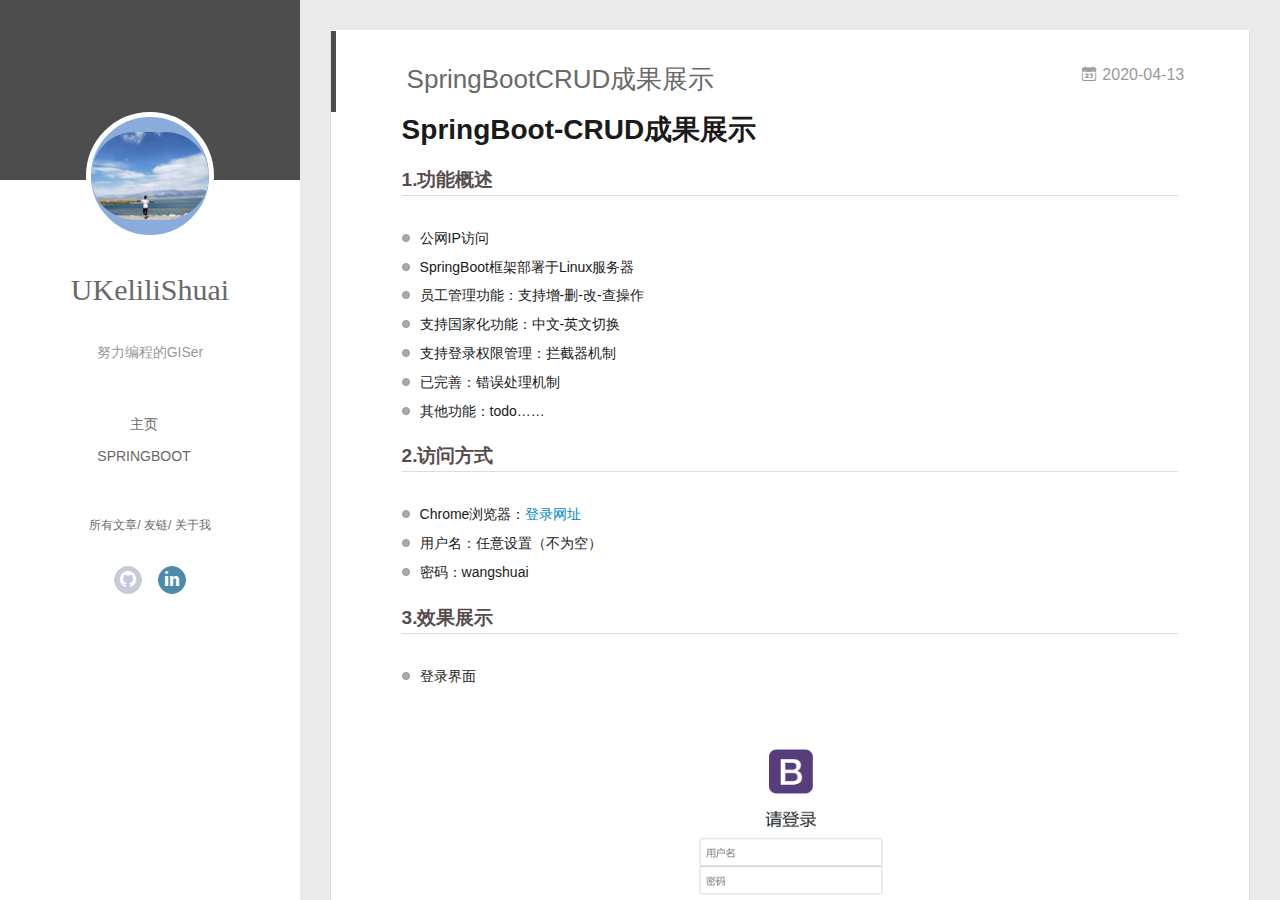
==== commit 6069ebd3: "Site updated: 2020-04-13 22:00:10" ====
--- a/index.html
+++ b/index.html
@@ -43,7 +43,7 @@
 <div class="intrude-less">
 	<header id="header" class="inner">
 		<a href="/" class="profilepic">
-			<img src="" class="js-avatar">
+			<img src="/assets/me.png" class="js-avatar">
 		</a>
 		<hgroup>
 		  <h1 class="header-author"><a href="/">UKeliliShuai</a></h1>
@@ -57,7 +57,7 @@
 			
 				<li><a href="/">主页</a></li>
 	        
-				<li><a href="/tags/%E6%95%99%E7%A8%8B/">教程</a></li>
+				<li><a href="http://106.13.207.208:8081/crud/" target="_blank" rel="noopener">SpringBoot</a></li>
 	        
 			</ul>
 		</nav>
@@ -99,7 +99,7 @@
 	<div class="intrude-less">
 		<header id="header" class="inner">
 			<div class="profilepic">
-				<img src="" class="js-avatar">
+				<img src="/assets/me.png" class="js-avatar">
 			</div>
 			<hgroup>
 			  <h1 class="header-author js-header-author">UKeliliShuai</h1>
@@ -131,7 +131,7 @@
 				
 					<li style="width: 50%"><a href="/">主页</a></li>
 		        
-					<li style="width: 50%"><a href="/tags/%E6%95%99%E7%A8%8B/">教程</a></li>
+					<li style="width: 50%"><a href="http://106.13.207.208:8081/crud/" target="_blank" rel="noopener">SpringBoot</a></li>
 		        
 				</ul>
 			</nav>
--- a/main.0cf68a.css
+++ b/main.0cf68a.css
@@ -1 +1,51 @@
-.clearfix:after,.clearfix:before{content:"";display:table}.clearfix:after{clear:both}.left-col.show{box-shadow:0 0 6px 0 rgba(0,0,0,.75)}.mid-col,.mid-col.show .article,.tools-col,.tools-col .tools-section .search-tag.tagcloud .article-tag-list,.tools-col .tools-section .search-ul .search-tag span:hover,.tools-col .tools-section .search-ul .search-time span:hover,.tools-col .tools-section .search-ul .search-title:hover,.tools-col .tools-section .search-wrap .icon{transition:all .2s ease-in;-ms-transition:all .2s ease-in}@-webkit-keyframes leftIn{0%,60%,75%,90%,to{-webkit-animation-timing-function:cubic-bezier(.215,.61,.355,1);animation-timing-function:cubic-bezier(.215,.61,.355,1)}0%{-webkit-transform:translateZ(0);transform:translateZ(0)}60%{-webkit-transform:translate3d(358px,0,0);transform:translate3d(358px,0,0)}75%{-webkit-transform:translate3d(323px,0,0);transform:translate3d(323px,0,0)}90%{-webkit-transform:translate3d(338px,0,0);transform:translate3d(338px,0,0)}to{-webkit-transform:translate3d(333px,0,0);transform:translate3d(333px,0,0)}}@keyframes leftIn{0%,60%,75%,90%,to{-webkit-animation-timing-function:cubic-bezier(.215,.61,.355,1);animation-timing-function:cubic-bezier(.215,.61,.355,1)}0%{-webkit-transform:translateZ(0);transform:translateZ(0)}60%{-webkit-transform:translate3d(358px,0,0);transform:translate3d(358px,0,0)}75%{-webkit-transform:translate3d(323px,0,0);transform:translate3d(323px,0,0)}90%{-webkit-transform:translate3d(338px,0,0);transform:translate3d(338px,0,0)}to{-webkit-transform:translate3d(333px,0,0);transform:translate3d(333px,0,0)}}.mid-col.show{-webkit-animation-duration:.8s;animation-duration:.8s;-webkit-animation-fill-mode:both;animation-fill-mode:both;-webkit-animation-name:leftIn;animation-name:leftIn}@-webkit-keyframes leftOut{0%,60%,75%,90%,to{-webkit-animation-timing-function:cubic-bezier(.215,.61,.355,1);animation-timing-function:cubic-bezier(.215,.61,.355,1)}0%{-webkit-transform:translate3d(333px,0,0);transform:translate3d(333px,0,0)}60%{-webkit-transform:translate3d(-25px,0,0);transform:translate3d(-25px,0,0)}75%{-webkit-transform:translate3d(10px,0,0);transform:translate3d(10px,0,0)}90%{-webkit-transform:translate3d(-5px,0,0);transform:translate3d(-5px,0,0)}to{-webkit-transform:translateZ(0);transform:translateZ(0)}}@keyframes leftOut{0%,60%,75%,90%,to{-webkit-animation-timing-function:cubic-bezier(.215,.61,.355,1);animation-timing-function:cubic-bezier(.215,.61,.355,1)}0%{-webkit-transform:translate3d(333px,0,0);transform:translate3d(333px,0,0)}60%{-webkit-transform:translate3d(-25px,0,0);transform:translate3d(-25px,0,0)}75%{-webkit-transform:translate3d(10px,0,0);transform:translate3d(10px,0,0)}90%{-webkit-transform:translate3d(-5px,0,0);transform:translate3d(-5px,0,0)}to{-webkit-transform:translateZ(0);transform:translateZ(0)}}.mid-col.hide{-webkit-animation-duration:.8s;animation-duration:.8s;-webkit-animation-name:leftOut;animation-name:leftOut}@-webkit-keyframes smallLeftIn{0%,60%,75%,90%,to{-webkit-animation-timing-function:cubic-bezier(.215,.61,.355,1);animation-timing-function:cubic-bezier(.215,.61,.355,1)}0%{-webkit-transform:translateZ(0);transform:translateZ(0)}60%{-webkit-transform:translate3d(325px,0,0);transform:translate3d(325px,0,0)}75%{-webkit-transform:translate3d(290px,0,0);transform:translate3d(290px,0,0)}90%{-webkit-transform:translate3d(305px,0,0);transform:translate3d(305px,0,0)}to{-webkit-transform:translate3d(300px,0,0);transform:translate3d(300px,0,0)}}@keyframes smallLeftIn{0%,60%,75%,90%,to{-webkit-animation-timing-function:cubic-bezier(.215,.61,.355,1);animation-timing-function:cubic-bezier(.215,.61,.355,1)}0%{-webkit-transform:translateZ(0);transform:translateZ(0)}60%{-webkit-transform:translate3d(325px,0,0);transform:translate3d(325px,0,0)}75%{-webkit-transform:translate3d(290px,0,0);transform:translate3d(290px,0,0)}90%{-webkit-transform:translate3d(305px,0,0);transform:translate3d(305px,0,0)}to{-webkit-transform:translate3d(300px,0,0);transform:translate3d(300px,0,0)}}.tools-col.show{-webkit-animation-duration:.8s;animation-duration:.8s;-webkit-animation-fill-mode:both;animation-fill-mode:both;-webkit-animation-name:smallLeftIn;animation-name:smallLeftIn}@-webkit-keyframes smallleftOut{0%,60%,75%,90%,to{-webkit-animation-timing-function:cubic-bezier(.215,.61,.355,1);animation-timing-function:cubic-bezier(.215,.61,.355,1)}0%{-webkit-transform:translate3d(333px,0,0);transform:translate3d(333px,0,0)}60%{-webkit-transform:translate3d(-25px,0,0);transform:translate3d(-25px,0,0)}75%{-webkit-transform:translate3d(10px,0,0);transform:translate3d(10px,0,0)}90%{-webkit-transform:translate3d(-5px,0,0);transform:translate3d(-5px,0,0)}to{-webkit-transform:translateZ(0);transform:translateZ(0)}}@keyframes smallleftOut{0%,60%,75%,90%,to{-webkit-animation-timing-function:cubic-bezier(.215,.61,.355,1);animation-timing-function:cubic-bezier(.215,.61,.355,1)}0%{-webkit-transform:translate3d(333px,0,0);transform:translate3d(333px,0,0)}60%{-webkit-transform:translate3d(-25px,0,0);transform:translate3d(-25px,0,0)}75%{-webkit-transform:translate3d(10px,0,0);transform:translate3d(10px,0,0)}90%{-webkit-transform:translate3d(-5px,0,0);transform:translate3d(-5px,0,0)}to{-webkit-transform:translateZ(0);transform:translateZ(0)}}.tools-col.hide{-webkit-animation-duration:.8s;animation-duration:.8s;-webkit-animation-fill-mode:both;animation-fill-mode:both;-webkit-animation-name:smallleftOut;animation-name:smallleftOut}html{-ms-text-size-adjust:100%;-webkit-text-size-adjust:100%;-webkit-tap-highlight-color:transparent;height:100%}body{margin:0;font-size:14px;font-family:Helvetica Neue,Helvetica,STHeiTi,Arial,sans-serif;line-height:1.5;color:#333;background-color:#fff;min-height:100%}article,aside,details,figcaption,figure,footer,header,hgroup,main,menu,nav,section,summary{display:block}audio,canvas,progress,video{display:inline-block}audio:not([controls]){display:none;height:0}progress{vertical-align:baseline}[hidden],template{display:none}a{background:transparent;text-decoration:none;color:#08c}a:active{outline:0}abbr[title]{border-bottom:1px dotted}b,strong{font-weight:700}dfn{font-style:italic}mark{background:#ff0;color:#000}small{font-size:80%}sub,sup{font-size:75%;line-height:0;position:relative;vertical-align:baseline}sup{top:-.5em}sub{bottom:-.25em}img{border:0;vertical-align:middle;max-width:100%}svg:not(:root){overflow:hidden}pre{overflow:auto;white-space:pre;white-space:pre-wrap;word-wrap:break-word}code,kbd,pre,samp{font-family:monospace,monospace;font-size:1em}button,input,optgroup,select,textarea{color:inherit;font:inherit;margin:0;vertical-align:middle}button,input,select{overflow:visible}button,select{text-transform:none}button,html input[type=button],input[type=reset],input[type=submit]{-webkit-appearance:button;cursor:pointer}[disabled]{cursor:default}button::-moz-focus-inner,input::-moz-focus-inner{border:0;padding:0}input{line-height:normal}input[type=checkbox],input[type=radio]{box-sizing:border-box;padding:0}input[type=number]::-webkit-inner-spin-button,input[type=number]::-webkit-outer-spin-button{height:auto}input[type=search]{-webkit-appearance:textfield;box-sizing:border-box}input[type=search]::-webkit-search-cancel-button,input[type=search]::-webkit-search-decoration{-webkit-appearance:none}fieldset{border:1px solid silver;margin:0 2px;padding:.35em .625em .75em}legend{border:0;padding:0}textarea{overflow:auto;resize:vertical;vertical-align:top}optgroup{font-weight:700}button,input,select,textarea{outline:0}input,textarea{-webkit-user-modify:read-write-plaintext-only}input::-ms-clear,input::-ms-reveal{display:none}input::-moz-placeholder,textarea::-moz-placeholder{color:#999}input:-ms-input-placeholder,textarea:-ms-input-placeholder{color:#999}input::-webkit-input-placeholder,textarea::-webkit-input-placeholder{color:#999}.placeholder{color:#999}table{border-collapse:collapse;border-spacing:0}td,th{padding:0}blockquote,figure,form,h1,h2,h3,h4,h5,h6,p{margin:0}dd,dl,li,ol,ul{margin:0;padding:0}ol,ul{list-style:none outside none}h1,h2,h3{line-height:2;font-weight:400}h1{font-size:18px}h2{font-size:16px}h3{font-size:14px}i{font-style:normal}*{box-sizing:border-box}@font-face{font-family:iconfont;src:url(./fonts/iconfont.b322fa.eot);src:url(./fonts/iconfont.b322fa.eot#iefix) format("embedded-opentype"),url(./fonts/iconfont.8c627f.woff) format("woff"),url(./fonts/iconfont.16acc2.ttf) format("truetype"),url(./fonts/iconfont.45d7ee.svg#iconfont) format("svg")}[class*=" icon-"],[class^=icon-]{font-family:iconfont!important;speak:none;font-size:16px;font-style:normal;font-weight:400;font-variant:normal;text-transform:none;line-height:1;-webkit-font-smoothing:antialiased;-moz-osx-font-smoothing:grayscale}.icon-twitter:before{content:"\E600"}.icon-facebook:before{content:"\E601"}.icon-clock:before{content:"\E602"}.icon-mail:before{content:"\E609"}.icon-link:before{content:"\E6AB"}.icon-search:before{content:"\E65B"}.icon-smile:before{content:"\E64A"}.icon-roundrightfill:before{content:"\E65A"}.icon-list:before{content:"\E682"}.icon-book:before{content:"\E6FE"}.icon-home:before{content:"\E6BB"}.icon-share:before{content:"\E618"}.icon-back:before{content:"\E625"}.icon-qq:before{content:"\E62D"}.icon-weibo:before{content:"\E619"}.icon-segmentfault:before{content:"\E603"}.icon-sort:before{content:"\E700"}.icon-jianshu:before{content:"\E613"}.icon-circle-left:before{content:"\E71F"}.icon-circle-right:before{content:"\E720"}.icon-loading:before{content:"\E614"}.icon-acfun:before{content:"\E604"}.icon-close:before{content:"\E60C"}.icon-tumblr:before{content:"\E6B0"}.icon-calendar:before{content:"\E667"}.icon-rss:before{content:"\E877"}.icon-price-tags:before{content:"\E6F9"}.icon-quo-left:before{content:"\E7F5"}.icon-quo-right:before{content:"\E7F6"}.icon-back1:before{content:"\E64E"}.icon-github:before{content:"\E735"}.icon-film:before{content:"\E7B7"}.icon-weixin:before{content:"\E61F"}.icon-qzone:before{content:"\E680"}.icon-category:before{content:"\E605"}.icon-douban:before{content:"\E64C"}.icon-roundleftfill:before{content:"\E799"}.icon-tuding:before{content:"\E651"}.icon-zhihu:before{content:"\E61B"}.icon-linkedin:before{content:"\E6D4"}.icon-google:before{content:"\E635"}.icon-plane:before{content:"\E62F"}.icon-bilibili:before{content:"\E622"}.icon-psn:before{content:"\E6C7"}body,button,input,select,textarea{color:#1a1a1a;font-family:lucida grande,lucida sans unicode,lucida,helvetica,Hiragino Sans GB,Microsoft YaHei,WenQuanYi Micro Hei,sans-serif;font-size:16px;font-size:1rem;line-height:1.75}body{overflow-y:hidden;background:#eaeaea}#container,body,html{height:100%;overflow-x:hidden;overflow-y:auto}#mobile-nav{display:none}#container{position:relative;min-height:100%}#container .anm-canvas{display:none}#container.show .anm-canvas{display:block;position:fixed}.body-wrap{margin-bottom:80px}.mid-col{position:absolute;right:0;min-height:100%;background:#eaeaea;left:300px;width:auto}.mid-col.show{background:none;opacity:.9}.mid-col.show .article{background:hsla(0,0%,100%,.3)}.left-col{background:#fff;width:300px;position:fixed;opacity:1;transition:all .2s ease-in;height:100%;z-index:999}.left-col .overlay{width:100%;height:180px;position:absolute}.left-col .intrude-less{width:76%;text-align:center;margin:112px auto 0}.left-col #header{width:100%;height:300px;position:relative;border-bottom:1px solid color-border}.left-col #header a{color:#696969}.left-col #header a:hover{color:#b0a0aa}.left-col #header .header-subtitle{text-align:center;color:#999;font-size:14px;line-height:25px;overflow:hidden;text-overflow:ellipsis;display:-webkit-box;-webkit-line-clamp:2;-webkit-box-orient:vertical}.left-col #header .header-menu{font-weight:300;line-height:31px;text-transform:uppercase;float:none;min-height:150px;margin-left:-12px;text-align:center;display:-webkit-box;-webkit-box-orient:horizontal;-webkit-box-pack:center;-webkit-box-align:center}.left-col #header .header-menu li{cursor:default}.left-col #header .header-menu li a{font-size:14px;min-width:300px}.left-col #header .header-smart-menu{font-size:12px;margin-bottom:20px}.left-col #header .header-smart-menu a:after{content:"/"}.left-col #header .header-smart-menu a:last-child:after{content:""}.left-col #header .profilepic{display:block;border:5px solid #fff;border-radius:300px;width:128px;height:128px;margin:0 auto;position:relative;overflow:hidden;background:#88acdb;-webkit-transition:all .2s ease-in;display:-webkit-box;-webkit-box-orient:horizontal;-webkit-box-pack:center;-webkit-box-align:center;text-align:center}.left-col #header .profilepic img{border-radius:300px;opacity:1;-webkit-transition:all .2s ease-in}.left-col #header .profilepic img.show{width:100%;height:100%;opacity:1}.left-col #header .header-author{text-align:center;margin:.67em 0;font-family:Roboto,serif;font-size:30px;transition:.3s}::-webkit-scrollbar{width:10px;height:10px}::-webkit-scrollbar-button{width:0;height:0}::-webkit-scrollbar-button:end:decrement,::-webkit-scrollbar-button:start:increment{display:none}::-webkit-scrollbar-corner{display:block}::-webkit-scrollbar-thumb{border-radius:8px;background-color:rgba(0,0,0,.2)}::-webkit-scrollbar-thumb:hover{border-radius:8px;background-color:rgba(0,0,0,.5)}::-webkit-scrollbar-thumb,::-webkit-scrollbar-track{border-right:1px solid transparent;border-left:1px solid transparent}::-webkit-scrollbar-track:hover{background-color:rgba(0,0,0,.15)}::-webkit-scrollbar-button:start{width:10px;height:10px;background:url(./img/scrollbar_arrow.png) no-repeat 0 0}::-webkit-scrollbar-button:start:hover{background:url(./img/scrollbar_arrow.png) no-repeat -15px 0}::-webkit-scrollbar-button:start:active{background:url(./img/scrollbar_arrow.png) no-repeat -30px 0}::-webkit-scrollbar-button:end{width:10px;height:10px;background:url(./img/scrollbar_arrow.png) no-repeat 0 -18px}::-webkit-scrollbar-button:end:hover{background:url(./img/scrollbar_arrow.png) no-repeat -15px -18px}::-webkit-scrollbar-button:end:active{background:url(./img/scrollbar_arrow.png) no-repeat -30px -18px}.article-entry .highlight,.article-entry pre{background:#272822;margin:10px 0;padding:10px;overflow:auto;color:#fff;font-size:.9em;line-height:22.400000000000002px}.article-entry .gist .gist-file .gist-data .line-numbers,.article-entry .highlight .gutter pre,.article-entry .highlight .gutter pre .line{color:#666}.article-entry code,.article-entry pre{font-family:Source Code Pro,Consolas,Monaco,Menlo,monospace}.article-entry code{background:#eee;padding:0 .3em;border:none}.article-entry pre code{background:none;text-shadow:none;padding:0;color:#fff}.article-entry .highlight{border-radius:4px}.article-entry .highlight pre{border:none;margin:0;padding:0}.article-entry .highlight table{margin:0;width:auto}.article-entry .highlight td{border:none;padding:0}.article-entry .highlight figcaption{color:highlight-comment;line-height:1em;margin-bottom:1em}.article-entry .highlight figcaption:after,.article-entry .highlight figcaption:before{content:"";display:table}.article-entry .highlight figcaption:after{clear:both}.article-entry .highlight figcaption a{float:right}.article-entry .highlight .gutter pre{text-align:right;padding-right:20px}.article-entry .highlight .gutter pre .line{text-shadow:none}.article-entry .highlight .line{color:#fff;min-height:19px}.article-entry .gist{margin:0 -20px;border-style:solid;border-color:#ddd;border-width:1px 0;background:#272822;padding:15px 20px 15px 0}.article-entry .gist .gist-file{border:none;font-family:Source Code Pro,Consolas,Monaco,Menlo,monospace;margin:0}.article-entry .gist .gist-file .gist-data{background:none;border:none}.article-entry .gist .gist-file .gist-data .line-numbers{background:none;border:none;padding:0 20px 0 0}.article-entry .gist .gist-file .gist-data .line-data{padding:0!important}.article-entry .gist .gist-file .highlight{margin:0;padding:0;border:none}.article-entry .gist .gist-file .gist-meta{background:#272822;color:highlight-comment;font:.85em Helvetica Neue,Helvetica,Arial,sans-serif;text-shadow:0 0;padding:0;margin-top:1em;margin-left:20px}.article-entry .gist .gist-file .gist-meta a{color:#258fb8;font-weight:400}.article-entry .gist .gist-file .gist-meta a:hover{text-decoration:underline}pre .comment{color:#75715e}pre .class .params,pre .function .keyword,pre .keyword{color:#66d9ef}pre .css .value,pre .doctype,pre .function,pre .params,pre .tag{color:#fff}pre .at_rule,pre .at_rule .keyword,pre .css~* .tag,pre .preprocessor,pre .preprocessor .keyword,pre .title{color:#f92672}pre .attribute,pre .built_in,pre .class,pre .css~* .class,pre .function .title{color:#a6e22e}pre .string,pre .value{color:#e6db74}pre .number{color:#7163d7}pre .css~* .id,pre .id{color:#fd971f}#header .tagcloud a{color:#fff}.tagcloud a{display:inline-block;text-decoration:none;font-weight:400;font-size:10px;color:#fff;height:18px;line-height:18px;float:left;padding:0 5px 0 10px;position:relative;border-radius:0 5px 5px 0;margin:5px 9px 5px 8px;font-family:Menlo,Monaco,Andale Mono,lucida console,Courier New,monospace}.tagcloud a:hover{opacity:.8}.tagcloud a:before{content:" ";width:0;height:0;position:absolute;top:0;left:-18px;border:9px solid transparent}.tagcloud a:after{content:" ";width:4px;height:4px;background-color:#fff;border-radius:4px;box-shadow:0 0 0 1px rgba(0,0,0,.3);position:absolute;top:7px;left:2px}.tagcloud a.color1{background:#ff945c}.tagcloud a.color1:before{border-right-color:#ff945c}.tagcloud a.color2{background:#cc8167}.tagcloud a.color2:before{border-right-color:#cc8167}.tagcloud a.color3{background:#ba8f6c}.tagcloud a.color3:before{border-right-color:#ba8f6c}.tagcloud a.color4{background:#94635c}.tagcloud a.color4:before{border-right-color:#94635c}.tagcloud a.color5{background:#7b5d5f}.tagcloud a.color5:before{border-right-color:#7b5d5f}.article-tag-list .article-tag-list-item{float:left}.article-pop-out .icon-tuding{color:#999;float:left;margin-right:10px;margin-top:6px}.article-category,.article-category .article-tag-list,.article-tag,.article-tag .article-tag-list{float:left}.article-category .icon,.article-tag .icon{color:#999;float:left;margin-right:10px;margin-top:6px}.article-pop-out{float:left}.archive-article-date{color:#999;margin-right:7.6923%;float:right}.archive-article-date .icon{margin:5px 5px 5px 0}.glass{background-color:rgba(54,70,93,.9);z-index:998;transition:opacity .15s;width:100%;height:100%;display:none}.glass,.tagcloud-ctn{left:0;opacity:1;bottom:0;position:fixed;right:0;top:0}.tagcloud-ctn{z-index:90120;background-size:100% 100%}.tagcloud-ctn .tagcloud-global{position:fixed;top:50%;left:50%;margin-top:-115px;margin-left:-315px;width:630px}.tagcloud-ctn .tagcloud-global a{width:80px;height:80px;border-radius:50%;background:#f2992e;color:#fff;display:block;float:left;line-height:80px;text-align:center}.tagcloud-ctn .tagcloud-global .tab-post-types .tab-post-type:first-child .post-type-icon{background:#f2992e}.tagcloud-ctn .tagcloud-global .tab-post-types .tab-post-type:nth-child(2) .post-type-icon{background:#56bc8a}.tagcloud-ctn .tagcloud-global .tab-post-types .tab-post-type:nth-child(3) .post-type-icon{background:#4aa8d8}.tagcloud-ctn .tagcloud-global .tab-post-types .tab-post-type:nth-child(4) .post-type-icon{background:#a77dc2}.tagcloud-ctn .tagcloud-global .tab-post-types .tab-post-type:nth-child(5) .post-type-icon{background:#dd765d}#header .header-nav{width:100%;position:absolute;transition:-webkit-transform .3s ease-in;transition:transform .3s ease-in;transition:transform .3s ease-in,-webkit-transform .3s ease-in}#header .header-nav .social{margin-top:10px;text-align:center;display:-webkit-box;display:-ms-flexbox;display:flex;-ms-flex-wrap:wrap;flex-wrap:wrap;-webkit-box-pack:center;-ms-flex-pack:center;justify-content:center}#header .header-nav .social a{border-radius:50%;display:-moz-inline-stack;display:inline-block;vertical-align:middle;*vertical-align:auto;zoom:1;*display:inline;margin:0 8px 15px;transition:.3s;text-align:center;color:#fff;opacity:.7;width:28px;height:28px;line-height:26px}#header .header-nav .social a:hover{opacity:1}#header .header-nav .social a.weibo{background:#aaf;border:1px solid #aaf}#header .header-nav .social a.weibo:hover{border:1px solid #aaf}#header .header-nav .social a.segmentfault{background:#009a61;border:1px solid #009a61}#header .header-nav .social a.segmentfault:hover{border:1px solid #009a61}#header .header-nav .social a.rss{background:#ef7522;border:1px solid #ef7522}#header .header-nav .social a.rss:hover{border:1px solid #cf5d0f}#header .header-nav .social a.github{background:#afb6ca;border:1px solid #afb6ca}#header .header-nav .social a.github:hover{border:1px solid #909ab6}#header .header-nav .social a.facebook{background:#3b5998;border:1px solid #3b5998}#header .header-nav .social a.facebook:hover{border:1px solid #2d4373}#header .header-nav .social a.google{background:#c83d20;border:1px solid #c83d20}#header .header-nav .social a.google:hover{border:1px solid #9c3019}#header .header-nav .social a.twitter{background:#55cff8;border:1px solid #55cff8}#header .header-nav .social a.twitter:hover{border:1px solid #24c1f6}#header .header-nav .social a.linkedin{background:#005a87;border:1px solid #005a87}#header .header-nav .social a.linkedin:hover{border:1px solid #006b98}#header .header-nav .social a.acfun{background:#fd4c5d;border:1px solid #fd4c5d}#header .header-nav .social a.acfun:hover{border:1px solid #fd4c5d}#header .header-nav .social a.bilibili{background:#e15280;border:1px solid #e15280}#header .header-nav .social a.bilibili:hover{border:1px solid #e15280}#header .header-nav .social a.zhihu{background:#0078d8;border:1px solid #0078d8}#header .header-nav .social a.zhihu:hover{border:1px solid #0078d8}#header .header-nav .social a.douban{background:#06c611;border:1px solid #06c611}#header .header-nav .social a.douban:hover{border:1px solid #06c611}#header .header-nav .social a.mail{background:#005a87;border:1px solid #005a87}#header .header-nav .social a.mail:hover{border:1px solid #006b98}#header .header-nav .social a.jianshu{background:#ff5722;border:1px solid #ff5722}#header .header-nav .social a.jianshu:hover{border:1px solid #ff5722}#header .header-nav .social a.weixin{background:#4caf50;border:1px solid #4caf50}#header .header-nav .social a.weixin:hover{border:1px solid #4caf50}#header .header-nav .social a.qq{background:#34baad;border:1px solid #34baad}#header .header-nav .social a.qq:hover{border:1px solid #34baad}#header .header-nav .social a.psn{background:#086ef6;border:1px solid #086ef6}#header .header-nav .social a.psn:hover{border:1px solid #086ef6}#page-nav{text-align:center;margin-top:30px}#page-nav .page-number{width:20px;height:25px;background:#4d4d4d;display:inline-block;color:#fff;line-height:25px;font-size:12px;margin:0 5px 30px;border-radius:2px}#page-nav .page-number:hover{background:#5e5e5e}#page-nav .current{background:#88acdb;cursor:default}#page-nav .current:hover{background:#88acdb}#page-nav .extend{color:#4d4d4d;margin:0 27px;opacity:1}#page-nav .extend:hover{color:#5e5e5e}#page-nav:hover .extend{opacity:1}.archives-wrap{position:relative;margin:0 30px;padding-right:60px;border-bottom:1px solid #eee;background:#fff}.archives-wrap:first-child{margin-top:30px}.archives-wrap:last-child{margin-bottom:80px}.archives-wrap .archive-year-wrap{line-height:35px;width:200px;position:absolute;padding-top:15px;font-size:1.8em;z-index:1}.archives-wrap .archive-year-wrap a{color:#666;font-weight:700;padding-left:48px}.archives{position:relative}.archives .article-info{border:none}.archives .archive-article{margin-left:200px;padding:20px 0;border-bottom:1px solid #eee;border-top:1px solid #fff;position:relative}.archives .archive-article:first-child{border-top:none}.archives .archive-article:last-child{border-bottom:none}.archives .archive-article-title{font-size:16px;color:#333;transition:color .3s}.archives .archive-article-title:hover{color:#657b83}.archives .archive-article-title span{display:block;color:#a8a8a8;font-size:12px;line-height:14px;height:7px;padding-left:2px}.archives .archive-article-title span:before{display:inline-block;content:"\201C";font-family:serif;font-size:30px;float:left;margin:4px 4px 0 -12px;color:#c8c8c8}.archive-article-inner .icon-clock{margin-right:5px}.archive-article-inner .archive-article-header{position:relative;min-height:36px}.archive-article-inner .article-meta{position:relative;float:right;margin-top:-10px;color:#555;background:none;text-align:right;width:auto}.archive-article-inner .article-meta .article-date time{color:#aaa}.archive-article-inner .article-meta .archive-article-date,.archive-article-inner .article-meta .article-tag-list{margin-right:30px;display:-moz-inline-stack;display:inline-block;vertical-align:middle;zoom:1;color:#666;font-size:14px}.archive-article-inner .article-meta .archive-article-date{cursor:default;font-size:12px;margin-bottom:5px;margin-top:-10px;margin-right:0}.archive-article-inner .article-meta .article-category:before{float:left;margin-top:1px;left:15px}.archive-article-inner .article-meta .article-category .article-category-link{width:auto;max-width:83px;padding-left:10px}.archive-article-inner .article-meta .article-tag-list{margin-top:0}.archive-article-inner .article-meta .article-tag-list:before{left:15px}.archive-article-inner .article-meta .article-tag-list .article-tag-list-item{display:inline-block;width:auto;max-width:83px;padding-left:8px;font-size:12px}.tools-col{width:300px;height:100%;position:fixed;left:0;top:0;z-index:0;padding:0;opacity:0;-webkit-overflow-scrolling:touch;overflow-scrolling:touch}.tools-col.show{opacity:1}.tools-col.hide{z-index:0}.tools-col .tools-nav{display:none}.tools-col .tools-section,.tools-col .tools-wrap{height:100%;color:#e5e5e5;width:360px;overflow:hidden;overflow-y:auto}.tools-col .tools-section ::-webkit-scrollbar,.tools-col .tools-wrap ::-webkit-scrollbar{display:none}.tools-col .tools-section .search-wrap{width:310px;margin:20px 20px 10px;position:relative}.tools-col .tools-section .search-wrap .search-ipt{width:310px;color:#fff;background:none;border:none;border-bottom:2px solid #fff;font-family:Roboto,serif}.tools-col .tools-section .search-wrap .icon{position:absolute;right:0;top:7px;color:#fff;cursor:pointer}.tools-col .tools-section .search-wrap .icon:hover{-webkit-transform:scale(1.2);transform:scale(1.2)}.tools-col .tools-section .search-wrap ::-webkit-input-placeholder{color:#ededed}.tools-col .tools-section .search-tag.tagcloud{text-align:center;position:relative}.tools-col .tools-section .search-tag.tagcloud .search-tag-wording{font-size:12px;float:right;margin:4px 75px 0 0}.tools-col .tools-section .search-tag.tagcloud .search-switch{width:40px;height:25px;display:block}.tools-col .tools-section .search-tag.tagcloud .search-switch input{width:40px;height:14px;position:absolute;top:0;right:30px;z-index:2;border:0;background:0 0;-webkit-appearance:none;outline:0}.tools-col .tools-section .search-tag.tagcloud .search-switch input:before{content:"";width:40px;height:14px;border:1px solid #bdcabc;background-color:#fdfdfd;border-radius:20px;cursor:pointer;display:inline-block;position:relative;vertical-align:middle;box-sizing:content-box;box-shadow:inset 0 0 0 0 #dfdfdf;transition:border .4s,box-shadow .4s;background-clip:content-box}.tools-col .tools-section .search-tag.tagcloud .search-switch input:checked:before{border-color:#64bd63;box-shadow:inset 0 0 0 .16rem #64bd63;background-color:#64bd63;transition:border .4s,box-shadow .4s,background-color 1.2s}.tools-col .tools-section .search-tag.tagcloud .search-switch input:checked:after{left:27px;background:#fff}.tools-col .tools-section .search-tag.tagcloud .search-switch input:after{content:"";width:14px;height:14px;position:absolute;top:16px;left:2px;-webkit-transform:translateY(-50%);border-radius:100%;background-color:#91c0f1;box-shadow:0 1px 1px rgba(0,0,0,.4);transition:left .2s;cursor:pointer}.tools-col .tools-section .search-tag.tagcloud .article-tag-list{display:none;margin:15px 10px 0;padding:10px;background:hsla(0,0%,100%,.2)}.tools-col .tools-section .search-tag.tagcloud .article-tag-list.show{display:block}.tools-col .tools-section .search-tag.tagcloud .a{float:none}.tools-col .tools-section .search-ul{margin-top:10px;color:rgba(77,77,77,.75);-webkit-overflow-scrolling:touch;overflow-scrolling:touch;overflow-y:auto}.tools-col .tools-section .search-ul .search-li{padding:10px 20px;border-bottom:1px dotted #dcdcdc}.tools-col .tools-section .search-ul .search-li:hover{background:hsla(0,0%,100%,.2)}.tools-col .tools-section .search-ul .search-title{overflow:hidden;white-space:nowrap;text-overflow:ellipsis;display:block;color:#fffff8;text-shadow:1px 1px rgba(77,77,77,.25)}.tools-col .tools-section .search-ul .search-title .icon{margin-right:10px;color:#fffdd8}.tools-col .tools-section .search-ul .search-title:hover{color:#fff}.tools-col .tools-section .search-ul .search-tag,.tools-col .tools-section .search-ul .search-time{font-size:12px;color:#fffdd8;margin-right:10px}.tools-col .tools-section .search-ul .search-tag .icon,.tools-col .tools-section .search-ul .search-time .icon{margin-right:0}.tools-col .tools-section .search-ul .search-tag span,.tools-col .tools-section .search-ul .search-time span{cursor:pointer}.tools-col .tools-section .search-ul .search-tag span:hover,.tools-col .tools-section .search-ul .search-time span:hover{color:#fff}.tools-col .tools-section .search-ul .search-time{float:left}.tools-col .tools-section .search-ul .search-tag span{margin-right:5px}.tools-col .tools-section-friends{padding-top:30px}.tools-col .aboutme-wrap{display:-webkit-box;display:-ms-flexbox;display:flex;-webkit-box-align:center;-ms-flex-align:center;align-items:center;-webkit-box-pack:center;-ms-flex-pack:center;justify-content:center;width:100%;height:100%;color:#fffdd8;text-shadow:1px 1px rgba(77,77,77,.45)}.body-wrap>article{position:relative}@-webkit-keyframes cd-bounce-1{0%{opacity:0;-webkit-transform:scale(1)}60%{opacity:1;-webkit-transform:scale(1.01)}to{-webkit-transform:scale(1)}}@keyframes cd-bounce-1{0%{opacity:0;-webkit-transform:scale(1);transform:scale(1)}60%{opacity:1;-webkit-transform:scale(1.01);transform:scale(1.01)}to{-webkit-transform:scale(1);transform:scale(1)}}.article{margin:30px;position:relative;border:1px solid #ddd;border-top:1px solid #fff;border-bottom:1px solid #fff;background:#fff;transition:all .2s ease-in}.article img{max-width:100%}.article-inner h1.article-title,.article-title{color:#696969;margin-left:0;font-weight:300;line-height:35px;margin-bottom:20px;font-size:26px;transition:color .3s}.article-header{border-left:5px solid #4d4d4d;padding:30px 0 15px 25px;padding-left:7.6923%}.article-meta{width:150px;font-size:14;text-align:right;position:absolute;right:0;top:23px;text-align:center;z-index:1}.article-meta time{color:#aaa}.article-meta time .icon-clock{margin-right:8px;font-size:16px}.article-more-link{margin-top:0;text-align:left;float:right}.article-more-link a{background:#4d4d4d;color:#fff;font-size:12px;padding:5px 8px;line-height:16px;border-radius:2px;transition:background .3s}.article-more-link a:hover{background:#3c3c3c}.article-more-link a.hidden{visibility:hidden}.article-info.info-on-right{margin:10px 0 0;float:right}.article-info-index.article-info{padding-top:20px;margin:30px 7.6923% 0;min-height:72px;border-top:1px solid #ddd}.article-info-post.article-info{padding:0;border:none;margin:-30px 0 20px 7.6923%}.article-inner p{margin:0 0 1.75em}.article-inner{border-color:#d1d1d1}.article-inner h1{font-size:28px;font-size:1.75rem;line-height:1.25;margin-top:2em;margin-bottom:1em}.article-inner h2{font-size:23px;font-size:1.4375rem;line-height:1.2173913043;margin-top:2.4347826087em;margin-bottom:1.2173913043em}.article-inner h3{font-size:19px;font-size:1.1875rem;line-height:1.1052631579;margin-top:2.9473684211em;margin-bottom:1.4736842105em}.article-inner h4,.article-inner h5,.article-inner h6{font-size:16px;font-size:1rem;line-height:1.3125;margin-top:3.5em;margin-bottom:1.75em}.article-inner h4{letter-spacing:.140625em;text-transform:uppercase}.article-inner h6{font-style:italic}.article-inner h1,.article-inner h2,.article-inner h3,.article-inner h4,.article-inner h5,.article-inner h6{font-weight:900}.article-inner h1:first-child,.article-inner h2:first-child,.article-inner h3:first-child,.article-inner h4:first-child,.article-inner h5:first-child,.article-inner h6:first-child{margin-top:0}.article-inner h1:first-child{margin-bottom:10px;display:inline}.article-entry{line-height:1.8em;padding-right:7.6923%;padding-left:7.6923%}.article-entry p{margin-top:10px}.article-entry li code,.article-entry p code{padding:1px 3px;margin:0 3px;background:#ddd;border:1px solid #ccc;font-family:Menlo,Monaco,Andale Mono,lucida console,Courier New,monospace;word-wrap:break-word;font-size:14px}.article-entry blockquote{background:#ddd;border-left:5px solid #ccc;padding:15px 20px;margin-top:10px;border-left:5px solid #657b83;background:#f6f6f6}.article-entry blockquote p{margin-top:0;margin-bottom:0}.article-entry em{font-style:italic}.article-entry ul li:before{content:"";width:6px;height:6px;border:1px solid #999;border-radius:10px;background:#aaa;display:inline-block;margin-right:10px;float:left;margin-top:10px}.article-entry ol{counter-reset:item}.article-entry ol li:before{counter-increment:item;content:counter(item) ".";margin-right:10px}.article-entry ol,.article-entry ul{font-size:14px;margin:10px 0}.article-entry li ol,.article-entry li ul{margin-left:30px}.article-entry li ol li:before,.article-entry li ul li:before{content:"";background:#dedede}.article-entry h1{margin-top:30px}.article-entry h2,.article-entry h3,.article-entry h4,.article-entry h5,.article-entry h6{margin-top:20px;font-weight:700;color:#574c4c;padding-bottom:5px;border-bottom:1px solid #ddd}.article-entry video{max-width:100%}.article-entry strong{font-weight:700}.article-entry .caption{display:block;font-size:.8em;color:#aaa}.article-entry hr{height:0;margin-top:20px;margin-bottom:20px;border-left:0;border-right:0;border-top:1px solid #ddd;border-bottom:1px solid #fff}.article-entry pre{line-height:1.5;margin-top:10px;padding:5px 15px;overflow-x:auto;color:#657b83;border:1px solid #ccc;text-shadow:0 1px #444;font-family:Menlo,Monaco,Andale Mono,lucida console,Courier New,monospace}.article-entry pre code{font-size:14px}.article-entry table{width:100%;border:1px solid #dedede;margin:15px 0;border-collapse:collapse}.article-entry table td,.article-entry table tr{height:35px}.article-entry table thead tr{background:#f8f8f8}.article-entry table tbody tr:hover{background:#efefef}.article-entry table td,.article-entry table th{border:1px solid #dedede;padding:0 10px}.article-entry figure table{border:none;width:auto;margin:0}.article-entry figure table tbody tr:hover{background:none}#article-nav{margin:0 0 20px;padding:0 32px 10px;min-height:30px}#article-nav .article-nav-link-wrap{font-size:14px}#article-nav .article-nav-link-wrap .article-nav-title{display:inline-block;font-size:16px;transition:color .3s}#article-nav .article-nav-link-wrap:hover .article-nav-title,#article-nav .article-nav-link-wrap:hover i{color:#4d4d4d}#article-nav #article-nav-older{float:right}#disqus_thread,#gitment-ctn,#SOHUCS,.cloud-tie-wrapper,.duoshuo{padding:0 30px!important;min-height:20px}#SOHUCS #SOHU_MAIN .module-cmt-list .block-cont-gw{border-bottom:1px dashed #c8c8c8!important}.share-wrap{min-height:20px}.share-btn{float:right;position:relative}.share-icons{display:-webkit-box;display:-ms-flexbox;display:flex;-webkit-box-pack:center;-ms-flex-pack:center;justify-content:center;-webkit-box-align:center;-ms-flex-align:center;align-items:center;-ms-flex-wrap:wrap;flex-wrap:wrap}.share-icons a{border:1px solid #fff;border-radius:50%;display:-moz-inline-stack;display:inline-block;vertical-align:middle;zoom:1;margin:10px;transition:.3s;text-align:center;color:#fff;opacity:.7;width:28px;height:28px;line-height:26px;text-shadow:1px 1px 1px #509eb7}.share-icons a:active{color:#fff}.share-icons a:hover{-webkit-transform:scale(1.2);transform:scale(1.2)}.share-icons a.share-outer{border:none;color:#fff;background:#4d4d4d;text-shadow:none}.page-modal{position:fixed;top:24%;left:50%;z-index:1001;padding:20px;text-align:center;color:#727272;background:#fff;border-radius:4px;box-shadow:0 2px 5px 0 rgba(0,0,0,.16),0 2px 10px 0 rgba(0,0,0,.12);opacity:0;-webkit-transform:translate(-50%,-200%);transform:translate(-50%,-200%)}.page-modal p{margin-bottom:10px}.page-modal.ready{visibility:hidden;display:block;-webkit-transform:translate(-50%,-100%);transform:translate(-50%,-100%);transition:.3s}.page-modal.in{visibility:visible;opacity:1;-webkit-transform:translate(-50%);transform:translate(-50%)}.page-modal .close{position:absolute;right:15px;top:15px;color:rgba(0,0,0,.2);font-size:16px;line-height:20px}.page-modal .close:active,.page-modal .close:hover{color:rgba(0,0,0,.4)}.mask{visibility:hidden;position:fixed;top:0;left:0;bottom:0;z-index:1000;width:100%;height:100%;background:#000;opacity:0;filter:alpha(opacity=0);pointer-events:none;transition:.3s ease-in-out}.mask.in{visibility:visible;pointer-events:auto;opacity:.3}.page-reward{margin:60px 0;text-align:center}.page-reward .page-reward-btn{position:relative;display:inline-block;width:56px;height:56px;line-height:56px;font-size:20px;color:#fff;background:#f44336;border-radius:50%;box-shadow:0 2px 5px 0 rgba(0,0,0,.16),0 2px 10px 0 rgba(0,0,0,.12);transition:.4s ease-in-out}.page-reward .page-reward-btn:active,.page-reward .page-reward-btn:hover{box-shadow:0 6px 12px rgba(0,0,0,.2),0 4px 15px rgba(0,0,0,.2)}.page-reward .page-reward-btn .tooltip-item{display:block;width:56px;height:56px}.page-reward .reward-box{display:-webkit-box;display:-ms-flexbox;display:flex;-ms-flex-pack:distribute;justify-content:space-around}.page-reward .reward-p{color:#fff;font-weight:700;text-shadow:1px 1px 1px #45b9e0}.page-reward .reward-p .icon{margin:0 10px;color:#ddd}.page-reward .reward-type{font-size:16px;display:block;color:#4d4d4d;margin:20px 0 0}.page-reward .reward-img{width:130px;height:130px;border:6px solid #fff;border-radius:3px}.wrap-side-operation{position:fixed;right:40px;bottom:50px;z-index:999;font-size:14px}.wrap-side-operation .icon-plane{color:#fff;text-shadow:1px 1px 1px #509eb7;opacity:.7;font-size:52px;line-height:40px;width:40px;text-align:center;display:block}.mod-side-operation{width:40px;text-align:center}.jump-container:hover .icon-back{background:rgba(36,193,246,.9)}.jump-container,.toc-container{position:relative;cursor:pointer;width:40px;height:40px;opacity:.8}.jump-plan-container{position:absolute;top:-11px;left:-4px;width:50px;height:61px;overflow:hidden}.jump-plan-container .jump-plane{display:block;position:absolute;width:42px;height:66px;-webkit-transform:translateY(68px);transform:translateY(68px);left:-2px}.mod-side-operation__jump-to-top .icon-back{transition:.3s;color:#fff;background:#ccc;-webkit-transform:rotate(90deg);transform:rotate(90deg);font-size:32px;line-height:40px;width:40px;text-align:center;display:block}.mod-side-operation__jump-to-top .icon-back:hover{background:#24c1f6;color:#24c1f6}.toc-container.tooltip-left{background:#ccc;margin-top:10px;transition:.3s}.toc-container.tooltip-left:hover{background:rgba(36,193,246,.9)}.toc-container.tooltip-left .icon-font{font-size:22px;line-height:40px;color:#fff}.toc-container.tooltip-left .tooltip{width:40px;height:40px;top:0;left:0}.toc-container.tooltip-left .tooltip-east .tooltip-content{min-height:100px;text-align:left;padding:5px 0 5px 20px;right:4.7em;min-width:200px;width:auto;font-size:14px;text-shadow:1px 1px 1px #398199;bottom:-10px;-webkit-transform-origin:100% 100%;transform-origin:100% 100%;-webkit-transform:translate3d(0,-10px,0) rotate3d(1,1,1,-30deg);transform:translate3d(0,-10px,0) rotate3d(1,1,1,-30deg)}.toc-container.tooltip-left .tooltip-east .tooltip-content a{color:#fff}.toc-container.tooltip-left .tooltip-east .tooltip-content:after{top:auto;bottom:23px}.toc-container.tooltip-left .tooltip-east .tooltip-content .toc-article{max-height:500px;overflow-x:hidden;overflow-y:auto}.toc-container.tooltip-left .tooltip-east .tooltip-content .toc-article li ol,.toc-container.tooltip-left .tooltip-east .tooltip-content .toc-article li ul{margin-left:30px}.toc-container.tooltip-left .tooltip-east .tooltip-content .toc-article li{white-space:nowrap}.toc-container.tooltip-left .tooltip:hover .tooltip-content{bottom:-10px;-webkit-transform:translate(0);transform:translate(0)}.tooltip-left .tooltip{position:absolute;z-index:999;cursor:pointer;width:28px;height:28px;top:-10px;right:10px}.tooltip-left .tooltip:hover a.share-outer{background:#24c1f6}@-webkit-keyframes pulse{0%{-webkit-transform:scale3d(.5,.5,1)}to{-webkit-transform:scaleX(1)}}@keyframes pulse{0%{-webkit-transform:scale3d(.5,.5,1);transform:scale3d(.5,.5,1)}to{-webkit-transform:scaleX(1);transform:scaleX(1)}}.tooltip-left .tooltip-content{position:absolute;background:rgba(36,193,246,.9);z-index:9999;width:200px;bottom:50%;margin-bottom:-10px;border-radius:20px;font-size:1.1em;text-align:center;color:#fff;opacity:0;cursor:default;pointer-events:none;-webkit-font-smoothing:antialiased;transition:opacity .3s,-webkit-transform .3s;transition:opacity .3s,transform .3s;transition:opacity .3s,transform .3s,-webkit-transform .3s}.tooltip-left .tooltip-west .tooltip-content{left:3.5em;-webkit-transform-origin:-2em 50%;transform-origin:-2em 50%;-webkit-transform:translate3d(0,50%,0) rotate3d(1,1,1,30deg);transform:translate3d(0,50%,0) rotate3d(1,1,1,30deg)}.tooltip-left .tooltip-east .tooltip-content{right:3.5em;-webkit-transform-origin:calc(100% + 2em) 50%;transform-origin:calc(100% + 2em) 50%;-webkit-transform:translate3d(0,50%,0) rotate3d(1,1,1,-30deg);transform:translate3d(0,50%,0) rotate3d(1,1,1,-30deg)}.tooltip-left .tooltip:hover .tooltip-content{opacity:1;-webkit-transform:translate3d(0,50%,0) rotate3d(0,0,0,0);transform:translate3d(0,50%,0) rotate3d(0,0,0,0);pointer-events:auto}.tooltip-left .tooltip-content:after,.tooltip-left .tooltip-content:before{content:"";position:absolute}.tooltip-left .tooltip-content:before{height:100%;width:3em}.tooltip-left .tooltip-content:after{width:2em;height:2em;top:50%;margin:-1em 0 0;background:url(./fonts/tooltip.4004ff.svg) no-repeat 50%;background-size:100%}.tooltip-left .tooltip-west .tooltip-content:after,.tooltip-left .tooltip-west .tooltip-content:before{right:99%}.tooltip-left .tooltip-east .tooltip-content:after,.tooltip-left .tooltip-east .tooltip-content:before{left:99%}.tooltip-left .tooltip-east .tooltip-content:after{-webkit-transform:scaleX(-1);transform:scaleX(-1)}.tooltip-top .tooltip{display:inline;position:relative;z-index:999}.tooltip-top .tooltip:after{content:"";position:absolute;width:100%;height:20px;bottom:100%;left:50%;pointer-events:none;-webkit-transform:translateX(-50%);transform:translateX(-50%)}.tooltip-top .tooltip:hover:after{pointer-events:auto}.tooltip-top .tooltip-content{position:absolute;z-index:9999;width:370px;left:50%;bottom:100%;font-size:20px;line-height:1.4;text-align:center;font-weight:400;color:#4d4d4d;background:transparent;opacity:0;margin:0 0 -10px -185px;cursor:default;pointer-events:none;font-family:Satisfy,cursive;-webkit-font-smoothing:antialiased;transition:opacity .3s .3s;padding-bottom:80px}.tooltip-top .tooltip:hover .tooltip-content{opacity:1;pointer-events:auto;transition-delay:0s}.tooltip-top .tooltip-content span{display:block}.tooltip-top .tooltip-text{border-bottom:10px solid #4d4d4d;overflow:hidden;-webkit-transform:scaleX(0);transform:scaleX(0);transition:-webkit-transform .3s .3s;transition:transform .3s .3s;transition:transform .3s .3s,-webkit-transform .3s .3s}.tooltip-top .tooltip:hover .tooltip-text{transition-delay:0s;-webkit-transform:scaleX(1);transform:scaleX(1)}.tooltip-top .tooltip-inner{background:rgba(36,193,246,.9);padding:40px;-webkit-transform:translate3d(0,100%,0);transform:translate3d(0,100%,0);webkit-transition:-webkit-transform .3s;transition:-webkit-transform .3s;transition:transform .3s;transition:transform .3s,-webkit-transform .3s}.tooltip-top .tooltip:hover .tooltip-inner{transition-delay:.3s;-webkit-transform:translateZ(0);transform:translateZ(0)}.tooltip-top .tooltip-content:after{content:"";left:50%;border:solid transparent;height:0;width:0;position:absolute;pointer-events:none;border-color:transparent;border-top-color:#4d4d4d;border-width:10px;margin-left:-10px}#footer{font-size:12px;font-family:Menlo,Monaco,Andale Mono,lucida console,Courier New,monospace;text-shadow:0 1px #fff;position:absolute;bottom:30px;opacity:.6;width:100%;text-align:center}#footer .outer{padding:0 30px}.footer-left{float:left}.footer-right{float:right}@media screen and (max-width:800px){#container,body,html{height:auto;overflow-x:hidden;overflow-y:auto}#mobile-nav{display:block}.body-wrap{margin-bottom:0}.left-col{display:none}.mid-col{left:0}#header .header-nav,.mid-col{position:relative}.wrap-side-operation{display:none}.cloud-tie-wrapper{padding:0;min-height:20px}.tools-col{left:-300px;width:300px}.tools-col .tools-wrap{padding-top:48px}.tools-col .tools-section,.tools-col .tools-wrap{width:300px}.tools-col .tools-section .search-wrap,.tools-col .tools-wrap .search-wrap{width:280px}.tools-col .tools-section .search-tag.tagcloud,.tools-col .tools-wrap .search-tag.tagcloud{margin-right:-30px}.tools-col .tools-section .search-ul .search-li,.tools-col .tools-wrap .search-ul .search-li{padding:5px 20px}.tools-col.show .header-menu.tools-nav{display:block}#container .header-author.fixed{position:fixed;top:-29px;width:100%;color:#ddd}.mobile-mask{width:100%;height:100%;position:fixed;top:0;left:0;background:rgba(0,0,0,.85);z-index:999}.btnctn{position:fixed;width:50px;height:50px;top:-5px;z-index:4}.btnctn .slider-trigger{position:absolute;z-index:101;width:42px;height:42px;text-align:center;line-height:50px}.btnctn .slider-trigger.back{top:0;left:0}.btnctn .slider-trigger.list{bottom:0;left:0}.btnctn .slider-trigger:hover{background:#444}.btnctn .slider-trigger .icon{font-size:24px;color:#fff}.article-header{border-left:none;padding:0;border-bottom:1px dotted #ddd}.article-header h1{margin-bottom:10px}.article-header .archive-article-date{float:none}.header-subtitle .icon{margin:0 10px;color:#d0d0d0}.article-info-index.article-info{min-height:40px;padding-top:10px;margin:0;border-top:1px solid #ddd}.article-info-post.article-info{margin:0;padding-top:10px;border:none}#viewer-box .viewer-box-l{font-size:14px}.article-nav-link-wrap{margin:5px 0;display:block;clear:both}.article-nav-link-wrap .icon-circle-right{float:left;margin:6px 4px 0 0}.article{padding:10px;margin:10px 0;border:0;font-size:16px;color:#555}.article .article-more-link{margin:0}.article .article-entry{padding:10px 0 30px}.article .article-inner h1.article-title,.article .article-title{font-size:18px;font-weight:300;display:block;margin:0}.article .article-meta{width:auto;height:30px;margin-top:-5px;position:ralative}.article .article-meta .article-date{font-size:12px;border-radius:0;color:#666;background:none;height:auto;padding:0;margin:0;width:100%;text-align:left;margin-left:10px}.article .article-meta .article-date time{width:auto;float:right;margin-right:10px}.article .article-meta .article-tag-list{margin-top:7px;position:absolute;right:10px;top:0}.article .article-meta .article-tag-list:before{float:left;margin-top:1px;left:0}.article .article-meta .article-tag-list .article-tag-list-item{float:left;padding-left:0;width:auto;max-width:83px}.article .article-meta .article-category{margin-top:7px;position:absolute;right:10px;top:-30px}.article .article-meta .article-category:before{float:left;margin-top:1px;left:15px}.article .article-meta .article-category .article-category-link{max-width:83px;width:auto;padding-left:10px}.article #article-nav-older{float:none;display:block}.share{padding:3px 10px}#disqus_thread,.duoshuo{padding:0 13px}#article-nav{margin:0;padding:5px 10px 10px}#article-nav #article-nav-older{float:none}#article-nav .article-nav-link-wrap .article-nav-title{font-size:16px}#page-nav .extend{opacity:1}.instagram .open-ins{left:2px;top:-30px;color:#aaa}.info-on-right{float:none}.archives-wrap{margin:10px 10px 0;padding:10px}.archives-wrap .archive-article-title{font-size:16px}.archives-wrap .archive-year-wrap{position:relative;padding:0}.archives-wrap .archive-year-wrap a{padding:0}.archives-wrap .article-meta .archive-article-date{font-size:12px;margin-right:10px;margin-top:-5px}.archives-wrap .article-meta .article-tag-list-link{font-size:12px}.archives .archive-article{padding:10px 0;margin-left:0}#footer{position:relative;bottom:0}#footer .footer-left{float:none;margin-bottom:10px}#footer .footer-right{float:none}#mobile-nav .header-author{margin:0;position:relative;z-index:2;color:#424242}#mobile-nav .overlay{height:110px;position:absolute;width:100%;z-index:2;background:#4d4d4d}#mobile-nav #header{padding:10px 0 0}#mobile-nav #header .profilepic{display:block;position:relative;z-index:100}.header-menu{height:auto;margin:10px 0 20px}.header-menu.tools-nav{display:none;position:fixed;left:0;width:100%;z-index:9999}.header-menu.tools-nav ul{margin-right:28px}.header-menu.tools-nav li,.header-menu.tools-nav ul{border-color:#fff}.header-menu.tools-nav li a,.header-menu.tools-nav ul a{color:#fff}.header-menu.tools-nav li a.active,.header-menu.tools-nav ul a.active{background:#81b5cc}.header-menu ul{text-align:center;cursor:default;display:-webkit-box;display:-ms-flexbox;display:flex;margin:0 auto;-webkit-box-align:center;-ms-flex-align:center;align-items:center;-ms-flex-pack:distribute;justify-content:space-around;position:relative;z-index:1;border:1px solid #a0a0a0;border-radius:3px}.header-menu li{border-left:1px solid #a0a0a0}.header-menu li:first-child{border-left:0}.header-menu li:last-child{border-right:0}.header-menu li a{font-size:14px;overflow:hidden;text-overflow:ellipsis;white-space:nowrap;display:block;color:#a0a0a0}.header-menu li a.active{color:#eaeaea;background:#a0a0a0}.profilepic{display:block;border:5px solid #fff;border-radius:300px;width:128px;height:128px;margin:0 auto;position:relative;overflow:hidden;background:#88acdb;-webkit-transition:all .2s ease-in;display:-webkit-box;-webkit-box-orient:horizontal;-webkit-box-pack:center;-webkit-box-align:center;text-align:center}.header-author{text-align:center;margin:.67em 0;font-family:Roboto,serif;font-size:30px;transition:.3s}.header-subtitle{text-align:center;color:#999;font-size:14px;line-height:25px;overflow:hidden;text-overflow:ellipsis;display:-webkit-box;-webkit-line-clamp:2;-webkit-box-orient:vertical;padding:0 24px}}/*! PhotoSwipe Default UI CSS by Dmitry Semenov | photoswipe.com | MIT license */.pswp__button{width:44px;height:44px;position:relative;background:none;cursor:pointer;overflow:visible;-webkit-appearance:none;display:block;border:0;padding:0;margin:0;float:right;opacity:.75;transition:opacity .2s;box-shadow:none}.pswp__button:focus,.pswp__button:hover{opacity:1}.pswp__button:active{outline:none;opacity:.9}.pswp__button::-moz-focus-inner{padding:0;border:0}.pswp__ui--over-close .pswp__button--close{opacity:1}.pswp__button,.pswp__button--arrow--left:before,.pswp__button--arrow--right:before{background:url(./img/default-skin.png) 0 0 no-repeat;background-size:264px 88px;width:44px;height:44px}@media (-webkit-min-device-pixel-ratio:1.1),(-webkit-min-device-pixel-ratio:1.09375),(min-resolution:1.1dppx),(min-resolution:105dpi){.pswp--svg .pswp__button,.pswp--svg .pswp__button--arrow--left:before,.pswp--svg .pswp__button--arrow--right:before{background-image:url(./fonts/default-skin.b257fa.svg)}.pswp--svg .pswp__button--arrow--left,.pswp--svg .pswp__button--arrow--right{background:none}}.pswp__button--close{background-position:0 -44px}.pswp__button--share{background-position:-44px -44px}.pswp__button--fs{display:none}.pswp--supports-fs .pswp__button--fs{display:block}.pswp--fs .pswp__button--fs{background-position:-44px 0}.pswp__button--zoom{display:none;background-position:-88px 0}.pswp--zoom-allowed .pswp__button--zoom{display:block}.pswp--zoomed-in .pswp__button--zoom{background-position:-132px 0}.pswp--touch .pswp__button--arrow--left,.pswp--touch .pswp__button--arrow--right{visibility:hidden}.pswp__button--arrow--left,.pswp__button--arrow--right{background:none;top:50%;margin-top:-50px;width:70px;height:100px;position:absolute}.pswp__button--arrow--left{left:0}.pswp__button--arrow--right{right:0}.pswp__button--arrow--left:before,.pswp__button--arrow--right:before{content:"";top:35px;background-color:rgba(0,0,0,.3);height:30px;width:32px;position:absolute}.pswp__button--arrow--left:before{left:6px;background-position:-138px -44px}.pswp__button--arrow--right:before{right:6px;background-position:-94px -44px}.pswp__counter,.pswp__share-modal{-webkit-user-select:none;-moz-user-select:none;-ms-user-select:none;user-select:none}.pswp__share-modal{display:block;background:rgba(0,0,0,.5);width:100%;height:100%;top:0;left:0;padding:10px;position:absolute;z-index:1600;opacity:0;transition:opacity .25s ease-out;-webkit-backface-visibility:hidden;will-change:opacity}.pswp__share-modal--hidden{display:none}.pswp__share-tooltip{z-index:1620;position:absolute;background:#fff;top:56px;border-radius:2px;display:block;width:auto;right:44px;box-shadow:0 2px 5px rgba(0,0,0,.25);-webkit-transform:translateY(6px);transform:translateY(6px);transition:-webkit-transform .25s;transition:transform .25s;transition:transform .25s,-webkit-transform .25s;-webkit-backface-visibility:hidden;will-change:transform}.pswp__share-tooltip a{display:block;padding:8px 12px;font-size:14px;line-height:18px}.pswp__share-tooltip a,.pswp__share-tooltip a:hover{color:#000;text-decoration:none}.pswp__share-tooltip a:first-child{border-radius:2px 2px 0 0}.pswp__share-tooltip a:last-child{border-radius:0 0 2px 2px}.pswp__share-modal--fade-in{opacity:1}.pswp__share-modal--fade-in .pswp__share-tooltip{-webkit-transform:translateY(0);transform:translateY(0)}.pswp--touch .pswp__share-tooltip a{padding:16px 12px}a.pswp__share--facebook:before{content:"";display:block;width:0;height:0;position:absolute;top:-12px;right:15px;border:6px solid transparent;border-bottom-color:#fff;-webkit-pointer-events:none;-moz-pointer-events:none;pointer-events:none}a.pswp__share--facebook:hover{background:#3e5c9a;color:#fff}a.pswp__share--facebook:hover:before{border-bottom-color:#3e5c9a}a.pswp__share--twitter:hover{background:#55acee;color:#fff}a.pswp__share--pinterest:hover{background:#ccc;color:#ce272d}a.pswp__share--download:hover{background:#ddd}.pswp__counter{position:absolute;left:0;top:0;height:44px;font-size:13px;line-height:44px;color:#fff;opacity:.75;padding:0 10px}.pswp__caption{position:absolute;left:0;bottom:0;width:100%;min-height:44px}.pswp__caption small{font-size:11px;color:#bbb}.pswp__caption__center{text-align:left;max-width:420px;margin:0 auto;font-size:13px;padding:10px;line-height:20px;color:#ccc}.pswp__caption--empty{display:none}.pswp__caption--fake{visibility:hidden}.pswp__preloader{width:44px;height:44px;position:absolute;top:0;left:50%;margin-left:-22px;opacity:0;transition:opacity .25s ease-out;will-change:opacity;direction:ltr}.pswp__preloader__icn{width:20px;height:20px;margin:12px}.pswp__preloader--active{opacity:1}.pswp__preloader--active .pswp__preloader__icn{background:url(./img/preloader.gif) 0 0 no-repeat}.pswp--css_animation .pswp__preloader--active{opacity:1}.pswp--css_animation .pswp__preloader--active .pswp__preloader__icn{-webkit-animation:clockwise .5s linear infinite;animation:clockwise .5s linear infinite}.pswp--css_animation .pswp__preloader--active .pswp__preloader__donut{-webkit-animation:donut-rotate 1s cubic-bezier(.4,0,.22,1) infinite;animation:donut-rotate 1s cubic-bezier(.4,0,.22,1) infinite}.pswp--css_animation .pswp__preloader__icn{background:none;opacity:.75;width:14px;height:14px;position:absolute;left:15px;top:15px;margin:0}.pswp--css_animation .pswp__preloader__cut{position:relative;width:7px;height:14px;overflow:hidden}.pswp--css_animation .pswp__preloader__donut{box-sizing:border-box;width:14px;height:14px;border:2px solid #fff;border-radius:50%;border-left-color:transparent;border-bottom-color:transparent;position:absolute;top:0;left:0;background:none;margin:0}@media screen and (max-width:1024px){.pswp__preloader{position:relative;left:auto;top:auto;margin:0;float:right}}@-webkit-keyframes clockwise{0%{-webkit-transform:rotate(0deg);transform:rotate(0deg)}to{-webkit-transform:rotate(1turn);transform:rotate(1turn)}}@keyframes clockwise{0%{-webkit-transform:rotate(0deg);transform:rotate(0deg)}to{-webkit-transform:rotate(1turn);transform:rotate(1turn)}}@-webkit-keyframes donut-rotate{0%{-webkit-transform:rotate(0);transform:rotate(0)}50%{-webkit-transform:rotate(-140deg);transform:rotate(-140deg)}to{-webkit-transform:rotate(0);transform:rotate(0)}}@keyframes donut-rotate{0%{-webkit-transform:rotate(0);transform:rotate(0)}50%{-webkit-transform:rotate(-140deg);transform:rotate(-140deg)}to{-webkit-transform:rotate(0);transform:rotate(0)}}.pswp__ui{-webkit-font-smoothing:auto;visibility:visible;opacity:1;z-index:1550}.pswp__top-bar{position:absolute;left:0;top:0;height:44px;width:100%}.pswp--has_mouse .pswp__button--arrow--left,.pswp--has_mouse .pswp__button--arrow--right,.pswp__caption,.pswp__top-bar{-webkit-backface-visibility:hidden;will-change:opacity;transition:opacity 333ms cubic-bezier(.4,0,.22,1)}.pswp--has_mouse .pswp__button--arrow--left,.pswp--has_mouse .pswp__button--arrow--right{visibility:visible}.pswp__caption,.pswp__top-bar{background-color:rgba(0,0,0,.5)}.pswp__ui--fit .pswp__caption,.pswp__ui--fit .pswp__top-bar{background-color:rgba(0,0,0,.3)}.pswp__ui--idle .pswp__button--arrow--left,.pswp__ui--idle .pswp__button--arrow--right,.pswp__ui--idle .pswp__top-bar{opacity:0}.pswp__ui--hidden .pswp__button--arrow--left,.pswp__ui--hidden .pswp__button--arrow--right,.pswp__ui--hidden .pswp__caption,.pswp__ui--hidden .pswp__top-bar{opacity:.001}.pswp__ui--one-slide .pswp__button--arrow--left,.pswp__ui--one-slide .pswp__button--arrow--right,.pswp__ui--one-slide .pswp__counter{display:none}.pswp__element--disabled{display:none!important}.pswp--minimal--dark .pswp__top-bar{background:none}/*! PhotoSwipe main CSS by Dmitry Semenov | photoswipe.com | MIT license */.pswp{display:none;position:absolute;width:100%;height:100%;left:0;top:0;overflow:hidden;-ms-touch-action:none;touch-action:none;z-index:1500;-webkit-text-size-adjust:100%;-webkit-backface-visibility:hidden;outline:none}.pswp *{box-sizing:border-box}.pswp img{max-width:none}.pswp--animate_opacity{opacity:.001;will-change:opacity;transition:opacity 333ms cubic-bezier(.4,0,.22,1)}.pswp--open{display:block}.pswp--zoom-allowed .pswp__img{cursor:zoom-in}.pswp--zoomed-in .pswp__img{cursor:-webkit-grab;cursor:grab}.pswp--dragging .pswp__img{cursor:-webkit-grabbing;cursor:grabbing}.pswp__bg{background:#000;opacity:0;-webkit-transform:translateZ(0);transform:translateZ(0);-webkit-backface-visibility:hidden}.pswp__bg,.pswp__scroll-wrap{position:absolute;left:0;top:0;width:100%;height:100%}.pswp__scroll-wrap{overflow:hidden}.pswp__container,.pswp__zoom-wrap{-ms-touch-action:none;touch-action:none;position:absolute;left:0;right:0;top:0;bottom:0}.pswp__container,.pswp__img{-webkit-user-select:none;-moz-user-select:none;-ms-user-select:none;user-select:none;-webkit-tap-highlight-color:transparent;-webkit-touch-callout:none}.pswp__zoom-wrap{position:absolute;width:100%;-webkit-transform-origin:left top;transform-origin:left top;transition:-webkit-transform 333ms cubic-bezier(.4,0,.22,1);transition:transform 333ms cubic-bezier(.4,0,.22,1);transition:transform 333ms cubic-bezier(.4,0,.22,1),-webkit-transform 333ms cubic-bezier(.4,0,.22,1)}.pswp__bg{will-change:opacity;transition:opacity 333ms cubic-bezier(.4,0,.22,1)}.pswp--animated-in .pswp__bg,.pswp--animated-in .pswp__zoom-wrap{transition:none}.pswp__container,.pswp__zoom-wrap{-webkit-backface-visibility:hidden}.pswp__item{right:0;bottom:0;overflow:hidden}.pswp__img,.pswp__item{position:absolute;left:0;top:0}.pswp__img{width:auto;height:auto}.pswp__img--placeholder{-webkit-backface-visibility:hidden}.pswp__img--placeholder--blank{background:#222}.pswp--ie .pswp__img{width:100%!important;height:auto!important;left:0;top:0}.pswp__error-msg{position:absolute;left:0;top:50%;width:100%;text-align:center;font-size:14px;line-height:16px;margin-top:-8px;color:#ccc}.pswp__error-msg a{color:#ccc;text-decoration:underline}+.clearfix:after,.clearfix:before{content:"";display:table}.clearfix:after{clear:both}.left-col.show{box-shadow:0 0 6px 0 rgba(0,0,0,.75)}.mid-col,.mid-col.show .article,.tools-col,.tools-col .tools-section .search-tag.tagcloud .article-tag-list,.tools-col .tools-section .search-ul .search-tag span:hover,.tools-col .tools-section .search-ul .search-time span:hover,.tools-col .tools-section .search-ul .search-title:hover,.tools-col .tools-section .search-wrap .icon{transition:all .2s ease-in;-ms-transition:all .2s ease-in}@-webkit-keyframes leftIn{0%,60%,75%,90%,to{-webkit-animation-timing-function:cubic-bezier(.215,.61,.355,1);animation-timing-function:cubic-bezier(.215,.61,.355,1)}0%{-webkit-transform:translateZ(0);transform:translateZ(0)}60%{-webkit-transform:translate3d(358px,0,0);transform:translate3d(358px,0,0)}75%{-webkit-transform:translate3d(323px,0,0);transform:translate3d(323px,0,0)}90%{-webkit-transform:translate3d(338px,0,0);transform:translate3d(338px,0,0)}to{-webkit-transform:translate3d(333px,0,0);transform:translate3d(333px,0,0)}}@keyframes leftIn{0%,60%,75%,90%,to{-webkit-animation-timing-function:cubic-bezier(.215,.61,.355,1);animation-timing-function:cubic-bezier(.215,.61,.355,1)}0%{-webkit-transform:translateZ(0);transform:translateZ(0)}60%{-webkit-transform:translate3d(358px,0,0);transform:translate3d(358px,0,0)}75%{-webkit-transform:translate3d(323px,0,0);transform:translate3d(323px,0,0)}90%{-webkit-transform:translate3d(338px,0,0);transform:translate3d(338px,0,0)}to{-webkit-transform:translate3d(333px,0,0);transform:translate3d(333px,0,0)}}.mid-col.show{-webkit-animation-duration:.8s;animation-duration:.8s;-webkit-animation-fill-mode:both;animation-fill-mode:both;-webkit-animation-name:leftIn;animation-name:leftIn}@-webkit-keyframes leftOut{0%,60%,75%,90%,to{-webkit-animation-timing-function:cubic-bezier(.215,.61,.355,1);animation-timing-function:cubic-bezier(.215,.61,.355,1)}0%{-webkit-transform:translate3d(333px,0,0);transform:translate3d(333px,0,0)}60%{-webkit-transform:translate3d(-25px,0,0);transform:translate3d(-25px,0,0)}75%{-webkit-transform:translate3d(10px,0,0);transform:translate3d(10px,0,0)}90%{-webkit-transform:translate3d(-5px,0,0);transform:translate3d(-5px,0,0)}to{-webkit-transform:translateZ(0);transform:translateZ(0)}}@keyframes leftOut{0%,60%,75%,90%,to{-webkit-animation-timing-function:cubic-bezier(.215,.61,.355,1);animation-timing-function:cubic-bezier(.215,.61,.355,1)}0%{-webkit-transform:translate3d(333px,0,0);transform:translate3d(333px,0,0)}60%{-webkit-transform:translate3d(-25px,0,0);transform:translate3d(-25px,0,0)}75%{-webkit-transform:translate3d(10px,0,0);transform:translate3d(10px,0,0)}90%{-webkit-transform:translate3d(-5px,0,0);transform:translate3d(-5px,0,0)}to{-webkit-transform:translateZ(0);transform:translateZ(0)}}.mid-col.hide{-webkit-animation-duration:.8s;animation-duration:.8s;-webkit-animation-name:leftOut;animation-name:leftOut}@-webkit-keyframes smallLeftIn{0%,60%,75%,90%,to{-webkit-animation-timing-function:cubic-bezier(.215,.61,.355,1);animation-timing-function:cubic-bezier(.215,.61,.355,1)}0%{-webkit-transform:translateZ(0);transform:translateZ(0)}60%{-webkit-transform:translate3d(325px,0,0);transform:translate3d(325px,0,0)}75%{-webkit-transform:translate3d(290px,0,0);transform:translate3d(290px,0,0)}90%{-webkit-transform:translate3d(305px,0,0);transform:translate3d(305px,0,0)}to{-webkit-transform:translate3d(300px,0,0);transform:translate3d(300px,0,0)}}@keyframes smallLeftIn{0%,60%,75%,90%,to{-webkit-animation-timing-function:cubic-bezier(.215,.61,.355,1);animation-timing-function:cubic-bezier(.215,.61,.355,1)}0%{-webkit-transform:translateZ(0);transform:translateZ(0)}60%{-webkit-transform:translate3d(325px,0,0);transform:translate3d(325px,0,0)}75%{-webkit-transform:translate3d(290px,0,0);transform:translate3d(290px,0,0)}90%{-webkit-transform:translate3d(305px,0,0);transform:translate3d(305px,0,0)}to{-webkit-transform:translate3d(300px,0,0);transform:translate3d(300px,0,0)}}.tools-col.show{-webkit-animation-duration:.8s;animation-duration:.8s;-webkit-animation-fill-mode:both;animation-fill-mode:both;-webkit-animation-name:smallLeftIn;animation-name:smallLeftIn}@-webkit-keyframes smallleftOut{0%,60%,75%,90%,to{-webkit-animation-timing-function:cubic-bezier(.215,.61,.355,1);animation-timing-function:cubic-bezier(.215,.61,.355,1)}0%{-webkit-transform:translate3d(333px,0,0);transform:translate3d(333px,0,0)}60%{-webkit-transform:translate3d(-25px,0,0);transform:translate3d(-25px,0,0)}75%{-webkit-transform:translate3d(10px,0,0);transform:translate3d(10px,0,0)}90%{-webkit-transform:translate3d(-5px,0,0);transform:translate3d(-5px,0,0)}to{-webkit-transform:translateZ(0);transform:translateZ(0)}}@keyframes smallleftOut{0%,60%,75%,90%,to{-webkit-animation-timing-function:cubic-bezier(.215,.61,.355,1);animation-timing-function:cubic-bezier(.215,.61,.355,1)}0%{-webkit-transform:translate3d(333px,0,0);transform:translate3d(333px,0,0)}60%{-webkit-transform:translate3d(-25px,0,0);transform:translate3d(-25px,0,0)}75%{-webkit-transform:translate3d(10px,0,0);transform:translate3d(10px,0,0)}90%{-webkit-transform:translate3d(-5px,0,0);transform:translate3d(-5px,0,0)}to{-webkit-transform:translateZ(0);transform:translateZ(0)}}.tools-col.hide{-webkit-animation-duration:.8s;animation-duration:.8s;-webkit-animation-fill-mode:both;animation-fill-mode:both;-webkit-animation-name:smallleftOut;animation-name:smallleftOut}html{-ms-text-size-adjust:100%;-webkit-text-size-adjust:100%;-webkit-tap-highlight-color:transparent;height:100%}body{margin:0;font-size:14px;font-family:Helvetica Neue,Helvetica,STHeiTi,Arial,sans-serif;line-height:1.5;color:#333;background-color:#fff;min-height:100%}article,aside,details,figcaption,figure,footer,header,hgroup,main,menu,nav,section,summary{display:block}audio,canvas,progress,video{display:inline-block}audio:not([controls]){display:none;height:0}progress{vertical-align:baseline}[hidden],template{display:none}a{background:transparent;text-decoration:none;color:#08c}a:active{outline:0}abbr[title]{border-bottom:1px dotted}b,strong{font-weight:700}dfn{font-style:italic}mark{background:#ff0;color:#000}small{font-size:80%}sub,sup{font-size:75%;line-height:0;position:relative;vertical-align:baseline}sup{top:-.5em}sub{bottom:-.25em}img{border:0;vertical-align:middle;max-width:100%}svg:not(:root){overflow:hidden}pre{overflow:auto;white-space:pre;white-space:pre-wrap;word-wrap:break-word}code,kbd,pre,samp{font-family:monospace,monospace;font-size:1em}button,input,optgroup,select,textarea{color:inherit;font:inherit;margin:0;vertical-align:middle}button,input,select{overflow:visible}button,select{text-transform:none}button,html input[type=button],input[type=reset],input[type=submit]{-webkit-appearance:button;cursor:pointer}[disabled]{cursor:default}button::-moz-focus-inner,input::-moz-focus-inner{border:0;padding:0}input{line-height:normal}input[type=checkbox],input[type=radio]{box-sizing:border-box;padding:0}input[type=number]::-webkit-inner-spin-button,input[type=number]::-webkit-outer-spin-button{height:auto}input[type=search]{-webkit-appearance:textfield;box-sizing:border-box}input[type=search]::-webkit-search-cancel-button,input[type=search]::-webkit-search-decoration{-webkit-appearance:none}fieldset{border:1px solid silver;margin:0 2px;padding:.35em .625em .75em}legend{border:0;padding:0}textarea{overflow:auto;resize:vertical;vertical-align:top}optgroup{font-weight:700}button,input,select,textarea{outline:0}input,textarea{-webkit-user-modify:read-write-plaintext-only}input::-ms-clear,input::-ms-reveal{display:none}input::-moz-placeholder,textarea::-moz-placeholder{color:#999}input:-ms-input-placeholder,textarea:-ms-input-placeholder{color:#999}input::-webkit-input-placeholder,textarea::-webkit-input-placeholder{color:#999}.placeholder{color:#999}table{border-collapse:collapse;border-spacing:0}td,th{padding:0}blockquote,figure,form,h1,h2,h3,h4,h5,h6,p{margin:0}dd,dl,li,ol,ul{margin:0;padding:0}ol,ul{list-style:none outside none}h1,h2,h3{line-height:2;font-weight:400}h1{font-size:18px}h2{font-size:16px}h3{font-size:14px}i{font-style:normal}*{box-sizing:border-box}@font-face{font-family:iconfont;src:url(./fonts/iconfont.b322fa.eot);src:url(./fonts/iconfont.b322fa.eot#iefix) format("embedded-opentype"),url(./fonts/iconfont.8c627f.woff) format("woff"),url(./fonts/iconfont.16acc2.ttf) format("truetype"),url(./fonts/iconfont.45d7ee.svg#iconfont) format("svg")}[class*=" icon-"],[class^=icon-]{font-family:iconfont!important;speak:none;font-size:16px;font-style:normal;font-weight:400;font-variant:normal;text-transform:none;line-height:1;-webkit-font-smoothing:antialiased;-moz-osx-font-smoothing:grayscale}.icon-twitter:before{content:"\E600"}.icon-facebook:before{content:"\E601"}.icon-clock:before{content:"\E602"}.icon-mail:before{content:"\E609"}.icon-link:before{content:"\E6AB"}.icon-search:before{content:"\E65B"}.icon-smile:before{content:"\E64A"}.icon-roundrightfill:before{content:"\E65A"}.icon-list:before{content:"\E682"}.icon-book:before{content:"\E6FE"}.icon-home:before{content:"\E6BB"}.icon-share:before{content:"\E618"}.icon-back:before{content:"\E625"}.icon-qq:before{content:"\E62D"}.icon-weibo:before{content:"\E619"}.icon-segmentfault:before{content:"\E603"}.icon-sort:before{content:"\E700"}.icon-jianshu:before{content:"\E613"}.icon-circle-left:before{content:"\E71F"}.icon-circle-right:before{content:"\E720"}.icon-loading:before{content:"\E614"}.icon-acfun:before{content:"\E604"}.icon-close:before{content:"\E60C"}.icon-tumblr:before{content:"\E6B0"}.icon-calendar:before{content:"\E667"}.icon-rss:before{content:"\E877"}.icon-price-tags:before{content:"\E6F9"}.icon-quo-left:before{content:"\E7F5"}.icon-quo-right:before{content:"\E7F6"}.icon-back1:before{content:"\E64E"}.icon-github:before{content:"\E735"}.icon-film:before{content:"\E7B7"}.icon-weixin:before{content:"\E61F"}.icon-qzone:before{content:"\E680"}.icon-category:before{content:"\E605"}.icon-douban:before{content:"\E64C"}.icon-roundleftfill:before{content:"\E799"}.icon-tuding:before{content:"\E651"}.icon-zhihu:before{content:"\E61B"}.icon-linkedin:before{content:"\E6D4"}.icon-google:before{content:"\E635"}.icon-plane:before{content:"\E62F"}.icon-bilibili:before{content:"\E622"}.icon-psn:before{content:"\E6C7"}body,button,input,select,textarea{color:#1a1a1a;font-family:lucida grande,lucida sans unicode,lucida,helvetica,Hiragino Sans GB,Microsoft YaHei,WenQuanYi Micro Hei,sans-serif;font-size:16px;font-size:1rem;line-height:1.75}body{overflow-y:hidden;background:#eaeaea}#container,body,html{height:100%;overflow-x:hidden;overflow-y:auto}#mobile-nav{display:none}#container{position:relative;min-height:100%}#container .anm-canvas{display:none}#container.show .anm-canvas{display:block;position:fixed}.body-wrap{margin-bottom:80px}.mid-col{position:absolute;right:0;min-height:100%;background:#eaeaea;left:300px;width:auto}.mid-col.show{background:none;opacity:.9}.mid-col.show .article{background:hsla(0,0%,100%,.3)}.left-col{background:#fff;width:300px;position:fixed;opacity:1;transition:all .2s ease-in;height:100%;z-index:999}.left-col .overlay{width:100%;height:180px;position:absolute}.left-col .intrude-less{width:76%;text-align:center;margin:112px auto 0}.left-col #header{width:100%;height:300px;position:relative;border-bottom:1px solid color-border}.left-col #header a{color:#696969}.left-col #header a:hover{color:#b0a0aa}.left-col #header .header-subtitle{text-align:center;color:#999;font-size:14px;line-height:25px;overflow:hidden;text-overflow:ellipsis;display:-webkit-box;-webkit-line-clamp:2;-webkit-box-orient:vertical}.left-col #header .header-menu{font-weight:300;line-height:31px;text-transform:uppercase;float:none;min-height:150px;margin-left:-12px;text-align:center;display:-webkit-box;-webkit-box-orient:horizontal;-webkit-box-pack:center;-webkit-box-align:center}.left-col #header .header-menu li{cursor:default}.left-col #header .header-menu li a{font-size:14px;min-width:300px}.left-col #header .header-smart-menu{font-size:12px;margin-bottom:20px}.left-col #header .header-smart-menu a:after{content:"/"}.left-col #header .header-smart-menu a:last-child:after{content:""}.left-col #header .profilepic{display:block;border:5px solid #fff;border-radius:300px;width:128px;height:128px;margin:0 auto;position:relative;overflow:hidden;background:#88acdb;-webkit-transition:all .2s ease-in;display:-webkit-box;-webkit-box-orient:horizontal;-webkit-box-pack:center;-webkit-box-align:center;text-align:center}.left-col #header .profilepic img{border-radius:300px;opacity:1;-webkit-transition:all .2s ease-in}.left-col #header .profilepic img.show{width:100%;height:100%;opacity:1}.left-col #header .header-author{text-align:center;margin:.67em 0;font-family:Roboto,serif;font-size:30px;transition:.3s}::-webkit-scrollbar{width:10px;height:10px}::-webkit-scrollbar-button{width:0;height:0}::-webkit-scrollbar-button:end:decrement,::-webkit-scrollbar-button:start:increment{display:none}::-webkit-scrollbar-corner{display:block}::-webkit-scrollbar-thumb{border-radius:8px;background-color:rgba(0,0,0,.2)}::-webkit-scrollbar-thumb:hover{border-radius:8px;background-color:rgba(0,0,0,.5)}::-webkit-scrollbar-thumb,::-webkit-scrollbar-track{border-right:1px solid transparent;border-left:1px solid transparent}::-webkit-scrollbar-track:hover{background-color:rgba(0,0,0,.15)}::-webkit-scrollbar-button:start{width:10px;height:10px;background:url(./img/scrollbar_arrow.png) no-repeat 0 0}::-webkit-scrollbar-button:start:hover{background:url(./img/scrollbar_arrow.png) no-repeat -15px 0}::-webkit-scrollbar-button:start:active{background:url(./img/scrollbar_arrow.png) no-repeat -30px 0}::-webkit-scrollbar-button:end{width:10px;height:10px;background:url(./img/scrollbar_arrow.png) no-repeat 0 -18px}::-webkit-scrollbar-button:end:hover{background:url(./img/scrollbar_arrow.png) no-repeat -15px -18px}::-webkit-scrollbar-button:end:active{background:url(./img/scrollbar_arrow.png) no-repeat -30px -18px}.article-entry .highlight,.article-entry pre{background:#272822;margin:10px 0;padding:10px;overflow:auto;color:#fff;font-size:.9em;line-height:22.400000000000002px}.article-entry .gist .gist-file .gist-data .line-numbers,.article-entry .highlight .gutter pre,.article-entry .highlight .gutter pre .line{color:#666}.article-entry code,.article-entry pre{font-family:Source Code Pro,Consolas,Monaco,Menlo,monospace}.article-entry code{background:#eee;padding:0 .3em;border:none}.article-entry pre code{background:none;text-shadow:none;padding:0;color:#fff}.article-entry .highlight{border-radius:4px}.article-entry .highlight pre{border:none;margin:0;padding:0}.article-entry .highlight table{margin:0;width:auto}.article-entry .highlight td{border:none;padding:0}.article-entry .highlight figcaption{color:highlight-comment;line-height:1em;margin-bottom:1em}.article-entry .highlight figcaption:after,.article-entry .highlight figcaption:before{content:"";display:table}.article-entry .highlight figcaption:after{clear:both}.article-entry .highlight figcaption a{float:right}.article-entry .highlight .gutter pre{text-align:right;padding-right:20px}.article-entry .highlight .gutter pre .line{text-shadow:none}.article-entry .highlight .line{color:#fff;min-height:19px}.article-entry .gist{margin:0 -20px;border-style:solid;border-color:#ddd;border-width:1px 0;background:#272822;padding:15px 20px 15px 0}.article-entry .gist .gist-file{border:none;font-family:Source Code Pro,Consolas,Monaco,Menlo,monospace;margin:0}.article-entry .gist .gist-file .gist-data{background:none;border:none}.article-entry .gist .gist-file .gist-data .line-numbers{background:none;border:none;padding:0 20px 0 0}.article-entry .gist .gist-file .gist-data .line-data{padding:0!important}.article-entry .gist .gist-file .highlight{margin:0;padding:0;border:none}.article-entry .gist .gist-file .gist-meta{background:#272822;color:highlight-comment;font:.85em Helvetica Neue,Helvetica,Arial,sans-serif;text-shadow:0 0;padding:0;margin-top:1em;margin-left:20px}.article-entry .gist .gist-file .gist-meta a{color:#258fb8;font-weight:400}.article-entry .gist .gist-file .gist-meta a:hover{text-decoration:underline}pre .comment{color:#75715e}pre .class .params,pre .function .keyword,pre .keyword{color:#66d9ef}pre .css .value,pre .doctype,pre .function,pre .params,pre .tag{color:#fff}pre .at_rule,pre .at_rule .keyword,pre .css~* .tag,pre .preprocessor,pre .preprocessor .keyword,pre .title{color:#f92672}pre .attribute,pre .built_in,pre .class,pre .css~* .class,pre .function .title{color:#a6e22e}pre .string,pre .value{color:#e6db74}pre .number{color:#7163d7}pre .css~* .id,pre .id{color:#fd971f}#header .tagcloud a{color:#fff}.tagcloud a{display:inline-block;text-decoration:none;font-weight:400;font-size:10px;color:#fff;height:18px;line-height:18px;float:left;padding:0 5px 0 10px;position:relative;border-radius:0 5px 5px 0;margin:5px 9px 5px 8px;font-family:Menlo,Monaco,Andale Mono,lucida console,Courier New,monospace}.tagcloud a:hover{opacity:.8}.tagcloud a:before{content:" ";width:0;height:0;position:absolute;top:0;left:-18px;border:9px solid transparent}.tagcloud a:after{content:" ";width:4px;height:4px;background-color:#fff;border-radius:4px;box-shadow:0 0 0 1px rgba(0,0,0,.3);position:absolute;top:7px;left:2px}.tagcloud a.color1{background:#ff945c}.tagcloud a.color1:before{border-right-color:#ff945c}.tagcloud a.color2{background:#cc8167}.tagcloud a.color2:before{border-right-color:#cc8167}.tagcloud a.color3{background:#ba8f6c}.tagcloud a.color3:before{border-right-color:#ba8f6c}.tagcloud a.color4{background:#94635c}.tagcloud a.color4:before{border-right-color:#94635c}.tagcloud a.color5{background:#7b5d5f}.tagcloud a.color5:before{border-right-color:#7b5d5f}.article-tag-list .article-tag-list-item{float:left}.article-pop-out .icon-tuding{color:#999;float:left;margin-right:10px;margin-top:6px}.article-category,.article-category .article-tag-list,.article-tag,.article-tag .article-tag-list{float:left}.article-category .icon,.article-tag .icon{color:#999;float:left;margin-right:10px;margin-top:6px}.article-pop-out{float:left}.archive-article-date{color:#999;margin-right:7.6923%;float:right}.archive-article-date .icon{margin:5px 5px 5px 0}.glass{background-color:rgba(54,70,93,.9);z-index:998;transition:opacity .15s;width:100%;height:100%;display:none}.glass,.tagcloud-ctn{left:0;opacity:1;bottom:0;position:fixed;right:0;top:0}.tagcloud-ctn{z-index:90120;background-size:100% 100%}.tagcloud-ctn .tagcloud-global{position:fixed;top:50%;left:50%;margin-top:-115px;margin-left:-315px;width:630px}.tagcloud-ctn .tagcloud-global a{width:80px;height:80px;border-radius:50%;background:#f2992e;color:#fff;display:block;float:left;line-height:80px;text-align:center}.tagcloud-ctn .tagcloud-global .tab-post-types .tab-post-type:first-child .post-type-icon{background:#f2992e}.tagcloud-ctn .tagcloud-global .tab-post-types .tab-post-type:nth-child(2) .post-type-icon{background:#56bc8a}.tagcloud-ctn .tagcloud-global .tab-post-types .tab-post-type:nth-child(3) .post-type-icon{background:#4aa8d8}.tagcloud-ctn .tagcloud-global .tab-post-types .tab-post-type:nth-child(4) .post-type-icon{background:#a77dc2}.tagcloud-ctn .tagcloud-global .tab-post-types .tab-post-type:nth-child(5) .post-type-icon{background:#dd765d}#header .header-nav{width:100%;position:absolute;transition:-webkit-transform .3s ease-in;transition:transform .3s ease-in;transition:transform .3s ease-in,-webkit-transform .3s ease-in}#header .header-nav .social{margin-top:10px;text-align:center;display:-webkit-box;display:-ms-flexbox;display:flex;-ms-flex-wrap:wrap;flex-wrap:wrap;-webkit-box-pack:center;-ms-flex-pack:center;justify-content:center}#header .header-nav .social a{border-radius:50%;display:-moz-inline-stack;display:inline-block;vertical-align:middle;*vertical-align:auto;zoom:1;*display:inline;margin:0 8px 15px;transition:.3s;text-align:center;color:#fff;opacity:.7;width:28px;height:28px;line-height:26px}#header .header-nav .social a:hover{opacity:1}#header .header-nav .social a.weibo{background:#aaf;border:1px solid #aaf}#header .header-nav .social a.weibo:hover{border:1px solid #aaf}#header .header-nav .social a.segmentfault{background:#009a61;border:1px solid #009a61}#header .header-nav .social a.segmentfault:hover{border:1px solid #009a61}#header .header-nav .social a.rss{background:#ef7522;border:1px solid #ef7522}#header .header-nav .social a.rss:hover{border:1px solid #cf5d0f}#header .header-nav .social a.github{background:#afb6ca;border:1px solid #afb6ca}#header .header-nav .social a.github:hover{border:1px solid #909ab6}#header .header-nav .social a.facebook{background:#3b5998;border:1px solid #3b5998}#header .header-nav .social a.facebook:hover{border:1px solid #2d4373}#header .header-nav .social a.google{background:#c83d20;border:1px solid #c83d20}#header .header-nav .social a.google:hover{border:1px solid #9c3019}#header .header-nav .social a.twitter{background:#55cff8;border:1px solid #55cff8}#header .header-nav .social a.twitter:hover{border:1px solid #24c1f6}#header .header-nav .social a.linkedin{background:#005a87;border:1px solid #005a87}#header .header-nav .social a.linkedin:hover{border:1px solid #006b98}#header .header-nav .social a.acfun{background:#fd4c5d;border:1px solid #fd4c5d}#header .header-nav .social a.acfun:hover{border:1px solid #fd4c5d}#header .header-nav .social a.bilibili{background:#e15280;border:1px solid #e15280}#header .header-nav .social a.bilibili:hover{border:1px solid #e15280}#header .header-nav .social a.zhihu{background:#0078d8;border:1px solid #0078d8}#header .header-nav .social a.zhihu:hover{border:1px solid #0078d8}#header .header-nav .social a.douban{background:#06c611;border:1px solid #06c611}#header .header-nav .social a.douban:hover{border:1px solid #06c611}#header .header-nav .social a.mail{background:#005a87;border:1px solid #005a87}#header .header-nav .social a.mail:hover{border:1px solid #006b98}#header .header-nav .social a.jianshu{background:#ff5722;border:1px solid #ff5722}#header .header-nav .social a.jianshu:hover{border:1px solid #ff5722}#header .header-nav .social a.weixin{background:#4caf50;border:1px solid #4caf50}#header .header-nav .social a.weixin:hover{border:1px solid #4caf50}#header .header-nav .social a.qq{background:#34baad;border:1px solid #34baad}#header .header-nav .social a.qq:hover{border:1px solid #34baad}#header .header-nav .social a.psn{background:#086ef6;border:1px solid #086ef6}#header .header-nav .social a.psn:hover{border:1px solid #086ef6}#page-nav{text-align:center;margin-top:30px}#page-nav .page-number{width:20px;height:25px;background:#4d4d4d;display:inline-block;color:#fff;line-height:25px;font-size:12px;margin:0 5px 30px;border-radius:2px}#page-nav .page-number:hover{background:#5e5e5e}#page-nav .current{background:#88acdb;cursor:default}#page-nav .current:hover{background:#88acdb}#page-nav .extend{color:#4d4d4d;margin:0 27px;opacity:1}#page-nav .extend:hover{color:#5e5e5e}#page-nav:hover .extend{opacity:1}.archives-wrap{position:relative;margin:0 30px;padding-right:60px;border-bottom:1px solid #eee;background:#fff}.archives-wrap:first-child{margin-top:30px}.archives-wrap:last-child{margin-bottom:80px}.archives-wrap .archive-year-wrap{line-height:35px;width:200px;position:absolute;padding-top:15px;font-size:1.8em;z-index:1}.archives-wrap .archive-year-wrap a{color:#666;font-weight:700;padding-left:48px}.archives{position:relative}.archives .article-info{border:none}.archives .archive-article{margin-left:200px;padding:20px 0;border-bottom:1px solid #eee;border-top:1px solid #fff;position:relative}.archives .archive-article:first-child{border-top:none}.archives .archive-article:last-child{border-bottom:none}.archives .archive-article-title{font-size:16px;color:#333;transition:color .3s}.archives .archive-article-title:hover{color:#657b83}.archives .archive-article-title span{display:block;color:#a8a8a8;font-size:12px;line-height:14px;height:7px;padding-left:2px}.archives .archive-article-title span:before{display:inline-block;content:"\201C";font-family:serif;font-size:30px;float:left;margin:4px 4px 0 -12px;color:#c8c8c8}.archive-article-inner .icon-clock{margin-right:5px}.archive-article-inner .archive-article-header{position:relative;min-height:36px}.archive-article-inner .article-meta{position:relative;float:right;margin-top:-10px;color:#555;background:none;text-align:right;width:auto}.archive-article-inner .article-meta .article-date time{color:#aaa}.archive-article-inner .article-meta .archive-article-date,.archive-article-inner .article-meta .article-tag-list{margin-right:30px;display:-moz-inline-stack;display:inline-block;vertical-align:middle;zoom:1;color:#666;font-size:14px}.archive-article-inner .article-meta .archive-article-date{cursor:default;font-size:12px;margin-bottom:5px;margin-top:-10px;margin-right:0}.archive-article-inner .article-meta .article-category:before{float:left;margin-top:1px;left:15px}.archive-article-inner .article-meta .article-category .article-category-link{width:auto;max-width:83px;padding-left:10px}.archive-article-inner .article-meta .article-tag-list{margin-top:0}.archive-article-inner .article-meta .article-tag-list:before{left:15px}.archive-article-inner .article-meta .article-tag-list .article-tag-list-item{display:inline-block;width:auto;max-width:83px;padding-left:8px;font-size:12px}.tools-col{width:300px;height:100%;position:fixed;left:0;top:0;z-index:0;padding:0;opacity:0;-webkit-overflow-scrolling:touch;overflow-scrolling:touch}.tools-col.show{opacity:1}.tools-col.hide{z-index:0}.tools-col .tools-nav{display:none}.tools-col .tools-section,.tools-col .tools-wrap{height:100%;color:#e5e5e5;width:360px;overflow:hidden;overflow-y:auto}.tools-col .tools-section ::-webkit-scrollbar,.tools-col .tools-wrap ::-webkit-scrollbar{display:none}.tools-col .tools-section .search-wrap{width:310px;margin:20px 20px 10px;position:relative}.tools-col .tools-section .search-wrap .search-ipt{width:310px;color:#fff;background:none;border:none;border-bottom:2px solid #fff;font-family:Roboto,serif}.tools-col .tools-section .search-wrap .icon{position:absolute;right:0;top:7px;color:#fff;cursor:pointer}.tools-col .tools-section .search-wrap .icon:hover{-webkit-transform:scale(1.2);transform:scale(1.2)}.tools-col .tools-section .search-wrap ::-webkit-input-placeholder{color:#ededed}.tools-col .tools-section .search-tag.tagcloud{text-align:center;position:relative}.tools-col .tools-section .search-tag.tagcloud .search-tag-wording{font-size:12px;float:right;margin:4px 75px 0 0}.tools-col .tools-section .search-tag.tagcloud .search-switch{width:40px;height:25px;display:block}.tools-col .tools-section .search-tag.tagcloud .search-switch input{width:40px;height:14px;position:absolute;top:0;right:30px;z-index:2;border:0;background:0 0;-webkit-appearance:none;outline:0}.tools-col .tools-section .search-tag.tagcloud .search-switch input:before{content:"";width:40px;height:14px;border:1px solid #bdcabc;background-color:#fdfdfd;border-radius:20px;cursor:pointer;display:inline-block;position:relative;vertical-align:middle;box-sizing:content-box;box-shadow:inset 0 0 0 0 #dfdfdf;transition:border .4s,box-shadow .4s;background-clip:content-box}.tools-col .tools-section .search-tag.tagcloud .search-switch input:checked:before{border-color:#64bd63;box-shadow:inset 0 0 0 .16rem #64bd63;background-color:#64bd63;transition:border .4s,box-shadow .4s,background-color 1.2s}.tools-col .tools-section .search-tag.tagcloud .search-switch input:checked:after{left:27px;background:#fff}.tools-col .tools-section .search-tag.tagcloud .search-switch input:after{content:"";width:14px;height:14px;position:absolute;top:16px;left:2px;-webkit-transform:translateY(-50%);border-radius:100%;background-color:#91c0f1;box-shadow:0 1px 1px rgba(0,0,0,.4);transition:left .2s;cursor:pointer}.tools-col .tools-section .search-tag.tagcloud .article-tag-list{display:none;margin:15px 10px 0;padding:10px;background:hsla(0,0%,100%,.2)}.tools-col .tools-section .search-tag.tagcloud .article-tag-list.show{display:block}.tools-col .tools-section .search-tag.tagcloud .a{float:none}.tools-col .tools-section .search-ul{margin-top:10px;color:rgba(77,77,77,.75);-webkit-overflow-scrolling:touch;overflow-scrolling:touch;overflow-y:auto}.tools-col .tools-section .search-ul .search-li{padding:10px 20px;border-bottom:1px dotted #dcdcdc}.tools-col .tools-section .search-ul .search-li:hover{background:hsla(0,0%,100%,.2)}.tools-col .tools-section .search-ul .search-title{overflow:hidden;white-space:nowrap;text-overflow:ellipsis;display:block;color:#fffff8;text-shadow:1px 1px rgba(77,77,77,.25)}.tools-col .tools-section .search-ul .search-title .icon{margin-right:10px;color:#fffdd8}.tools-col .tools-section .search-ul .search-title:hover{color:#fff}.tools-col .tools-section .search-ul .search-tag,.tools-col .tools-section .search-ul .search-time{font-size:12px;color:#fffdd8;margin-right:10px}.tools-col .tools-section .search-ul .search-tag .icon,.tools-col .tools-section .search-ul .search-time .icon{margin-right:0}.tools-col .tools-section .search-ul .search-tag span,.tools-col .tools-section .search-ul .search-time span{cursor:pointer}.tools-col .tools-section .search-ul .search-tag span:hover,.tools-col .tools-section .search-ul .search-time span:hover{color:#fff}.tools-col .tools-section .search-ul .search-time{float:left}.tools-col .tools-section .search-ul .search-tag span{margin-right:5px}.tools-col .tools-section-friends{padding-top:30px}.tools-col .aboutme-wrap{display:-webkit-box;display:-ms-flexbox;display:flex;-webkit-box-align:center;-ms-flex-align:center;align-items:center;-webkit-box-pack:center;-ms-flex-pack:center;justify-content:center;width:100%;height:100%;color:#fffdd8;text-shadow:1px 1px rgba(77,77,77,.45)}.body-wrap>article{position:relative}@-webkit-keyframes cd-bounce-1{0%{opacity:0;-webkit-transform:scale(1)}60%{opacity:1;-webkit-transform:scale(1.01)}to{-webkit-transform:scale(1)}}@keyframes cd-bounce-1{0%{opacity:0;-webkit-transform:scale(1);transform:scale(1)}60%{opacity:1;-webkit-transform:scale(1.01);transform:scale(1.01)}to{-webkit-transform:scale(1);transform:scale(1)}}.article{margin:30px;position:relative;border:1px solid #ddd;border-top:1px solid #fff;border-bottom:1px solid #fff;background:#fff;transition:all .2s ease-in}.article img{max-width:100%}.article-inner h1.article-title,.article-title{color:#696969;margin-left:0;font-weight:300;line-height:35px;margin-bottom:20px;font-size:26px;transition:color .3s}.article-header{border-left:5px solid #4d4d4d;padding:30px 0 15px 25px;padding-left:7.6923%}.article-meta{width:150px;font-size:14;text-align:right;position:absolute;right:0;top:23px;text-align:center;z-index:1}.article-meta time{color:#aaa}.article-meta time .icon-clock{margin-right:8px;font-size:16px}.article-more-link{margin-top:0;text-align:left;float:right}.article-more-link a{background:#4d4d4d;color:#fff;font-size:12px;padding:5px 8px;line-height:16px;border-radius:2px;transition:background .3s}.article-more-link a:hover{background:#3c3c3c}.article-more-link a.hidden{visibility:hidden}.article-info.info-on-right{margin:10px 0 0;float:right}.article-info-index.article-info{padding-top:20px;margin:30px 7.6923% 0;min-height:72px;border-top:1px solid #ddd}.article-info-post.article-info{padding:0;border:none;margin:-30px 0 20px 7.6923%}.article-inner p{margin:0 0 1.75em}.article-inner{border-color:#d1d1d1}.article-inner h1{font-size:28px;font-size:1.75rem;line-height:1.25;margin-top:2em;margin-bottom:1em}.article-inner h2{font-size:23px;font-size:1.4375rem;line-height:1.2173913043;margin-top:2.4347826087em;margin-bottom:1.2173913043em}.article-inner h3{font-size:19px;font-size:1.1875rem;line-height:1.1052631579;margin-top:2.9473684211em;margin-bottom:1.4736842105em}.article-inner h4,.article-inner h5,.article-inner h6{font-size:16px;font-size:1rem;line-height:1.3125;margin-top:3.5em;margin-bottom:1.75em}.article-inner h4{letter-spacing:.140625em;text-transform:uppercase}.article-inner h6{font-style:italic}.article-inner h1,.article-inner h2,.article-inner h3,.article-inner h4,.article-inner h5,.article-inner h6{font-weight:900}.article-inner h1:first-child,.article-inner h2:first-child,.article-inner h3:first-child,.article-inner h4:first-child,.article-inner h5:first-child,.article-inner h6:first-child{margin-top:0}.article-inner h1:first-child{margin-bottom:10px;display:inline}.article-entry{line-height:1.8em;padding-right:7.6923%;padding-left:7.6923%}.article-entry p{margin-top:10px}.article-entry li code,.article-entry p code{padding:1px 3px;margin:0 3px;background:#ddd;border:1px solid #ccc;font-family:Menlo,Monaco,Andale Mono,lucida console,Courier New,monospace;word-wrap:break-word;font-size:14px}.article-entry blockquote{background:#ddd;border-left:5px solid #ccc;padding:15px 20px;margin-top:10px;border-left:5px solid #657b83;background:#f6f6f6}.article-entry blockquote p{margin-top:0;margin-bottom:0}.article-entry em{font-style:italic}.article-entry ul li:before{content:"";width:6px;height:6px;border:1px solid #999;border-radius:10px;background:#aaa;display:inline-block;margin-right:10px;float:left;margin-top:10px}.article-entry ol{counter-reset:item}.article-entry ol li:before{counter-increment:item;content:counter(item) ".";margin-right:10px}.article-entry ol,.article-entry ul{font-size:14px;margin:10px 0}.article-entry li ol,.article-entry li ul{margin-left:30px}.article-entry li ol li:before,.article-entry li ul li:before{content:"";background:#dedede}.article-entry h1{margin-top:30px}.article-entry h2,.article-entry h3,.article-entry h4,.article-entry h5,.article-entry h6{margin-top:20px;font-weight:700;color:#574c4c;padding-bottom:5px;border-bottom:1px solid #ddd}.article-entry video{max-width:100%}.article-entry strong{font-weight:700}.article-entry .caption{display:block;font-size:.8em;color:#aaa}.article-entry hr{height:0;margin-top:20px;margin-bottom:20px;border-left:0;border-right:0;border-top:1px solid #ddd;border-bottom:1px solid #fff}.article-entry pre{line-height:1.5;margin-top:10px;padding:5px 15px;overflow-x:auto;color:#657b83;border:1px solid #ccc;text-shadow:0 1px #444;font-family:Menlo,Monaco,Andale Mono,lucida console,Courier New,monospace}.article-entry pre code{font-size:14px}.article-entry table{width:100%;border:1px solid #dedede;margin:15px 0;border-collapse:collapse}.article-entry table td,.article-entry table tr{height:35px}.article-entry table thead tr{background:#f8f8f8}.article-entry table tbody tr:hover{background:#efefef}.article-entry table td,.article-entry table th{border:1px solid #dedede;padding:0 10px}.article-entry figure table{border:none;width:auto;margin:0}.article-entry figure table tbody tr:hover{background:none}#article-nav{margin:0 0 20px;padding:0 32px 10px;min-height:30px}#article-nav .article-nav-link-wrap{font-size:14px}#article-nav .article-nav-link-wrap .article-nav-title{display:inline-block;font-size:16px;transition:color .3s}#article-nav .article-nav-link-wrap:hover .article-nav-title,#article-nav .article-nav-link-wrap:hover i{color:#4d4d4d}#article-nav #article-nav-older{float:right}#disqus_thread,#gitment-ctn,#SOHUCS,.cloud-tie-wrapper,.duoshuo{padding:0 30px!important;min-height:20px}#SOHUCS #SOHU_MAIN .module-cmt-list .block-cont-gw{border-bottom:1px dashed #c8c8c8!important}.share-wrap{min-height:20px}.share-btn{float:right;position:relative}.share-icons{display:-webkit-box;display:-ms-flexbox;display:flex;-webkit-box-pack:center;-ms-flex-pack:center;justify-content:center;-webkit-box-align:center;-ms-flex-align:center;align-items:center;-ms-flex-wrap:wrap;flex-wrap:wrap}.share-icons a{border:1px solid #fff;border-radius:50%;display:-moz-inline-stack;display:inline-block;vertical-align:middle;zoom:1;margin:10px;transition:.3s;text-align:center;color:#fff;opacity:.7;width:28px;height:28px;line-height:26px;text-shadow:1px 1px 1px #509eb7}.share-icons a:active{color:#fff}.share-icons a:hover{-webkit-transform:scale(1.2);transform:scale(1.2)}.share-icons a.share-outer{border:none;color:#fff;background:#4d4d4d;text-shadow:none}.page-modal{position:fixed;top:24%;left:50%;z-index:1001;padding:20px;text-align:center;color:#727272;background:#fff;border-radius:4px;box-shadow:0 2px 5px 0 rgba(0,0,0,.16),0 2px 10px 0 rgba(0,0,0,.12);opacity:0;-webkit-transform:translate(-50%,-200%);transform:translate(-50%,-200%)}.page-modal p{margin-bottom:10px}.page-modal.ready{visibility:hidden;display:block;-webkit-transform:translate(-50%,-100%);transform:translate(-50%,-100%);transition:.3s}.page-modal.in{visibility:visible;opacity:1;-webkit-transform:translate(-50%);transform:translate(-50%)}.page-modal .close{position:absolute;right:15px;top:15px;color:rgba(0,0,0,.2);font-size:16px;line-height:20px}.page-modal .close:active,.page-modal .close:hover{color:rgba(0,0,0,.4)}.mask{visibility:hidden;position:fixed;top:0;left:0;bottom:0;z-index:1000;width:100%;height:100%;background:#000;opacity:0;filter:alpha(opacity=0);pointer-events:none;transition:.3s ease-in-out}.mask.in{visibility:visible;pointer-events:auto;opacity:.3}.page-reward{margin:60px 0;text-align:center}.page-reward .page-reward-btn{position:relative;display:inline-block;width:56px;height:56px;line-height:56px;font-size:20px;color:#fff;background:#f44336;border-radius:50%;box-shadow:0 2px 5px 0 rgba(0,0,0,.16),0 2px 10px 0 rgba(0,0,0,.12);transition:.4s ease-in-out}.page-reward .page-reward-btn:active,.page-reward .page-reward-btn:hover{box-shadow:0 6px 12px rgba(0,0,0,.2),0 4px 15px rgba(0,0,0,.2)}.page-reward .page-reward-btn .tooltip-item{display:block;width:56px;height:56px}.page-reward .reward-box{display:-webkit-box;display:-ms-flexbox;display:flex;-ms-flex-pack:distribute;justify-content:space-around}.page-reward .reward-p{color:#fff;font-weight:700;text-shadow:1px 1px 1px #45b9e0}.page-reward .reward-p .icon{margin:0 10px;color:#ddd}.page-reward .reward-type{font-size:16px;display:block;color:#4d4d4d;margin:20px 0 0}.page-reward .reward-img{width:130px;height:130px;border:6px solid #fff;border-radius:3px}.wrap-side-operation{position:fixed;right:40px;bottom:50px;z-index:999;font-size:14px}.wrap-side-operation .icon-plane{color:#fff;text-shadow:1px 1px 1px #509eb7;opacity:.7;font-size:52px;line-height:40px;width:40px;text-align:center;display:block}.mod-side-operation{width:40px;text-align:center}.jump-container:hover .icon-back{background:rgba(36,193,246,.9)}.jump-container,.toc-container{position:relative;cursor:pointer;width:40px;height:40px;opacity:.8}.jump-plan-container{position:absolute;top:-11px;left:-4px;width:50px;height:61px;overflow:hidden}.jump-plan-container .jump-plane{display:block;position:absolute;width:42px;height:66px;-webkit-transform:translateY(68px);transform:translateY(68px);left:-2px}.mod-side-operation__jump-to-top .icon-back{transition:.3s;color:#fff;background:#ccc;-webkit-transform:rotate(90deg);transform:rotate(90deg);font-size:32px;line-height:40px;width:40px;text-align:center;display:block}.mod-side-operation__jump-to-top .icon-back:hover{background:#24c1f6;color:#24c1f6}.toc-container.tooltip-left{background:#ccc;margin-top:10px;transition:.3s}.toc-container.tooltip-left:hover{background:rgba(36,193,246,.9)}.toc-container.tooltip-left .icon-font{font-size:22px;line-height:40px;color:#fff}.toc-container.tooltip-left .tooltip{width:40px;height:40px;top:0;left:0}.toc-container.tooltip-left .tooltip-east .tooltip-content{min-height:100px;text-align:left;padding:5px 0 5px 20px;right:4.7em;min-width:200px;width:auto;font-size:14px;text-shadow:1px 1px 1px #398199;bottom:-10px;-webkit-transform-origin:100% 100%;transform-origin:100% 100%;-webkit-transform:translate3d(0,-10px,0) rotate3d(1,1,1,-30deg);transform:translate3d(0,-10px,0) rotate3d(1,1,1,-30deg)}.toc-container.tooltip-left .tooltip-east .tooltip-content a{color:#fff}.toc-container.tooltip-left .tooltip-east .tooltip-content:after{top:auto;bottom:23px}.toc-container.tooltip-left .tooltip-east .tooltip-content .toc-article{max-height:500px;overflow-x:hidden;overflow-y:auto}.toc-container.tooltip-left .tooltip-east .tooltip-content .toc-article li ol,.toc-container.tooltip-left .tooltip-east .tooltip-content .toc-article li ul{margin-left:30px}.toc-container.tooltip-left .tooltip-east .tooltip-content .toc-article li{white-space:nowrap}.toc-container.tooltip-left .tooltip:hover .tooltip-content{bottom:-10px;-webkit-transform:translate(0);transform:translate(0)}.tooltip-left .tooltip{position:absolute;z-index:999;cursor:pointer;width:28px;height:28px;top:-10px;right:10px}.tooltip-left .tooltip:hover a.share-outer{background:#24c1f6}@-webkit-keyframes pulse{0%{-webkit-transform:scale3d(.5,.5,1)}to{-webkit-transform:scaleX(1)}}@keyframes pulse{0%{-webkit-transform:scale3d(.5,.5,1);transform:scale3d(.5,.5,1)}to{-webkit-transform:scaleX(1);transform:scaleX(1)}}.tooltip-left .tooltip-content{position:absolute;background:rgba(36,193,246,.9);z-index:9999;width:200px;bottom:50%;margin-bottom:-10px;border-radius:20px;font-size:1.1em;text-align:center;color:#fff;opacity:0;cursor:default;pointer-events:none;-webkit-font-smoothing:antialiased;transition:opacity .3s,-webkit-transform .3s;transition:opacity .3s,transform .3s;transition:opacity .3s,transform .3s,-webkit-transform .3s}.tooltip-left .tooltip-west .tooltip-content{left:3.5em;-webkit-transform-origin:-2em 50%;transform-origin:-2em 50%;-webkit-transform:translate3d(0,50%,0) rotate3d(1,1,1,30deg);transform:translate3d(0,50%,0) rotate3d(1,1,1,30deg)}.tooltip-left .tooltip-east .tooltip-content{right:3.5em;-webkit-transform-origin:calc(100% + 2em) 50%;transform-origin:calc(100% + 2em) 50%;-webkit-transform:translate3d(0,50%,0) rotate3d(1,1,1,-30deg);transform:translate3d(0,50%,0) rotate3d(1,1,1,-30deg)}.tooltip-left .tooltip:hover .tooltip-content{opacity:1;-webkit-transform:translate3d(0,50%,0) rotate3d(0,0,0,0);transform:translate3d(0,50%,0) rotate3d(0,0,0,0);pointer-events:auto}.tooltip-left .tooltip-content:after,.tooltip-left .tooltip-content:before{content:"";position:absolute}.tooltip-left .tooltip-content:before{height:100%;width:3em}.tooltip-left .tooltip-content:after{width:2em;height:2em;top:50%;margin:-1em 0 0;background:url(./fonts/tooltip.4004ff.svg) no-repeat 50%;background-size:100%}.tooltip-left .tooltip-west .tooltip-content:after,.tooltip-left .tooltip-west .tooltip-content:before{right:99%}.tooltip-left .tooltip-east .tooltip-content:after,.tooltip-left .tooltip-east .tooltip-content:before{left:99%}.tooltip-left .tooltip-east .tooltip-content:after{-webkit-transform:scaleX(-1);transform:scaleX(-1)}.tooltip-top .tooltip{display:inline;position:relative;z-index:999}.tooltip-top .tooltip:after{content:"";position:absolute;width:100%;height:20px;bottom:100%;left:50%;pointer-events:none;-webkit-transform:translateX(-50%);transform:translateX(-50%)}.tooltip-top .tooltip:hover:after{pointer-events:auto}.tooltip-top .tooltip-content{position:absolute;z-index:9999;width:370px;left:50%;bottom:100%;font-size:20px;line-height:1.4;text-align:center;font-weight:400;color:#4d4d4d;background:transparent;opacity:0;margin:0 0 -10px -185px;cursor:default;pointer-events:none;font-family:Satisfy,cursive;-webkit-font-smoothing:antialiased;transition:opacity .3s .3s;padding-bottom:80px}.tooltip-top .tooltip:hover .tooltip-content{opacity:1;pointer-events:auto;transition-delay:0s}.tooltip-top .tooltip-content span{display:block}.tooltip-top .tooltip-text{border-bottom:10px solid #4d4d4d;overflow:hidden;-webkit-transform:scaleX(0);transform:scaleX(0);transition:-webkit-transform .3s .3s;transition:transform .3s .3s;transition:transform .3s .3s,-webkit-transform .3s .3s}.tooltip-top .tooltip:hover .tooltip-text{transition-delay:0s;-webkit-transform:scaleX(1);transform:scaleX(1)}.tooltip-top .tooltip-inner{background:rgba(36,193,246,.9);padding:40px;-webkit-transform:translate3d(0,100%,0);transform:translate3d(0,100%,0);webkit-transition:-webkit-transform .3s;transition:-webkit-transform .3s;transition:transform .3s;transition:transform .3s,-webkit-transform .3s}.tooltip-top .tooltip:hover .tooltip-inner{transition-delay:.3s;-webkit-transform:translateZ(0);transform:translateZ(0)}.tooltip-top .tooltip-content:after{content:"";left:50%;border:solid transparent;height:0;width:0;position:absolute;pointer-events:none;border-color:transparent;border-top-color:#4d4d4d;border-width:10px;margin-left:-10px}#footer{font-size:12px;font-family:Menlo,Monaco,Andale Mono,lucida console,Courier New,monospace;text-shadow:0 1px #fff;position:absolute;bottom:30px;opacity:.6;width:100%;text-align:center}#footer .outer{padding:0 30px}.footer-left{float:left}.footer-right{float:right}@media screen and (max-width:800px){#container,body,html{height:auto;overflow-x:hidden;overflow-y:auto}#mobile-nav{display:block}.body-wrap{margin-bottom:0}.left-col{display:none}.mid-col{left:0}#header .header-nav,.mid-col{position:relative}.wrap-side-operation{display:none}.cloud-tie-wrapper{padding:0;min-height:20px}.tools-col{left:-300px;width:300px}.tools-col .tools-wrap{padding-top:48px}.tools-col .tools-section,.tools-col .tools-wrap{width:300px}.tools-col .tools-section .search-wrap,.tools-col .tools-wrap .search-wrap{width:280px}.tools-col .tools-section .search-tag.tagcloud,.tools-col .tools-wrap .search-tag.tagcloud{margin-right:-30px}.tools-col .tools-section .search-ul .search-li,.tools-col .tools-wrap .search-ul .search-li{padding:5px 20px}.tools-col.show .header-menu.tools-nav{display:block}#container .header-author.fixed{position:fixed;top:-29px;width:100%;color:#ddd}.mobile-mask{width:100%;height:100%;position:fixed;top:0;left:0;background:rgba(0,0,0,.85);z-index:999}.btnctn{position:fixed;width:50px;height:50px;top:-5px;z-index:4}.btnctn .slider-trigger{position:absolute;z-index:101;width:42px;height:42px;text-align:center;line-height:50px}.btnctn .slider-trigger.back{top:0;left:0}.btnctn .slider-trigger.list{bottom:0;left:0}.btnctn .slider-trigger:hover{background:#444}.btnctn .slider-trigger .icon{font-size:24px;color:#fff}.article-header{border-left:none;padding:0;border-bottom:1px dotted #ddd}.article-header h1{margin-bottom:10px}.article-header .archive-article-date{float:none}.header-subtitle .icon{margin:0 10px;color:#d0d0d0}.article-info-index.article-info{min-height:40px;padding-top:10px;margin:0;border-top:1px solid #ddd}.article-info-post.article-info{margin:0;padding-top:10px;border:none}#viewer-box .viewer-box-l{font-size:14px}.article-nav-link-wrap{margin:5px 0;display:block;clear:both}.article-nav-link-wrap .icon-circle-right{float:left;margin:6px 4px 0 0}.article{padding:10px;margin:10px 0;border:0;font-size:16px;color:#555}.article .article-more-link{margin:0}.article .article-entry{padding:10px 0 30px}.article .article-inner h1.article-title,.article .article-title{font-size:18px;font-weight:300;display:block;margin:0}.article .article-meta{width:auto;height:30px;margin-top:-5px;position:ralative}.article .article-meta .article-date{font-size:12px;border-radius:0;color:#666;background:none;height:auto;padding:0;margin:0;width:100%;text-align:left;margin-left:10px}.article .article-meta .article-date time{width:auto;float:right;margin-right:10px}.article .article-meta .article-tag-list{margin-top:7px;position:absolute;right:10px;top:0}.article .article-meta .article-tag-list:before{float:left;margin-top:1px;left:0}.article .article-meta .article-tag-list .article-tag-list-item{float:left;padding-left:0;width:auto;max-width:83px}.article .article-meta .article-category{margin-top:7px;position:absolute;right:10px;top:-30px}.article .article-meta .article-category:before{float:left;margin-top:1px;left:15px}.article .article-meta .article-category .article-category-link{max-width:83px;width:auto;padding-left:10px}.article #article-nav-older{float:none;display:block}.share{padding:3px 10px}#disqus_thread,.duoshuo{padding:0 13px}#article-nav{margin:0;padding:5px 10px 10px}#article-nav #article-nav-older{float:none}#article-nav .article-nav-link-wrap .article-nav-title{font-size:16px}#page-nav .extend{opacity:1}.instagram .open-ins{left:2px;top:-30px;color:#aaa}.info-on-right{float:none}.archives-wrap{margin:10px 10px 0;padding:10px}.archives-wrap .archive-article-title{font-size:16px}.archives-wrap .archive-year-wrap{position:relative;padding:0}.archives-wrap .archive-year-wrap a{padding:0}.archives-wrap .article-meta .archive-article-date{font-size:12px;margin-right:10px;margin-top:-5px}.archives-wrap .article-meta .article-tag-list-link{font-size:12px}.archives .archive-article{padding:10px 0;margin-left:0}#footer{position:relative;bottom:0}#footer .footer-left{float:none;margin-bottom:10px}#footer .footer-right{float:none}#mobile-nav .header-author{margin:0;position:relative;z-index:2;color:#424242}#mobile-nav .overlay{height:110px;position:absolute;width:100%;z-index:2;background:#4d4d4d}#mobile-nav #header{padding:10px 0 0}#mobile-nav #header .profilepic{display:block;position:relative;z-index:100}.header-menu{height:auto;margin:10px 0 20px}.header-menu.tools-nav{display:none;position:fixed;left:0;width:100%;z-index:9999}.header-menu.tools-nav ul{margin-right:28px}.header-menu.tools-nav li,.header-menu.tools-nav ul{border-color:#fff}.header-menu.tools-nav li a,.header-menu.tools-nav ul a{color:#fff}.header-menu.tools-nav li a.active,.header-menu.tools-nav ul a.active{background:#81b5cc}.header-menu ul{text-align:center;cursor:default;display:-webkit-box;display:-ms-flexbox;display:flex;margin:0 auto;-webkit-box-align:center;-ms-flex-align:center;align-items:center;-ms-flex-pack:distribute;justify-content:space-around;position:relative;z-index:1;border:1px solid #a0a0a0;border-radius:3px}.header-menu li{border-left:1px solid #a0a0a0}.header-menu li:first-child{border-left:0}.header-menu li:last-child{border-right:0}.header-menu li a{font-size:14px;overflow:hidden;text-overflow:ellipsis;white-space:nowrap;display:block;color:#a0a0a0}.header-menu li a.active{color:#eaeaea;background:#a0a0a0}.profilepic{display:block;border:5px solid #fff;border-radius:300px;width:128px;height:128px;margin:0 auto;position:relative;overflow:hidden;background:#88acdb;-webkit-transition:all .2s ease-in;display:-webkit-box;-webkit-box-orient:horizontal;-webkit-box-pack:center;-webkit-box-align:center;text-align:center}.header-author{text-align:center;margin:.67em 0;font-family:Roboto,serif;font-size:30px;transition:.3s}.header-subtitle{text-align:center;color:#999;font-size:14px;line-height:25px;overflow:hidden;text-overflow:ellipsis;display:-webkit-box;-webkit-line-clamp:2;-webkit-box-orient:vertical;padding:0 24px}}/*! PhotoSwipe Default UI CSS by Dmitry Semenov | photoswipe.com | MIT license */.pswp__button{width:44px;height:44px;position:relative;background:none;cursor:pointer;overflow:visible;-webkit-appearance:none;display:block;border:0;padding:0;margin:0;float:right;opacity:.75;transition:opacity .2s;box-shadow:none}.pswp__button:focus,.pswp__button:hover{opacity:1}.pswp__button:active{outline:none;opacity:.9}.pswp__button::-moz-focus-inner{padding:0;border:0}.pswp__ui--over-close .pswp__button--close{opacity:1}.pswp__button,.pswp__button--arrow--left:before,.pswp__button--arrow--right:before{background:url(./img/default-skin.png) 0 0 no-repeat;background-size:264px 88px;width:44px;height:44px}@media (-webkit-min-device-pixel-ratio:1.1),(-webkit-min-device-pixel-ratio:1.09375),(min-resolution:1.1dppx),(min-resolution:105dpi){.pswp--svg .pswp__button,.pswp--svg .pswp__button--arrow--left:before,.pswp--svg .pswp__button--arrow--right:before{background-image:url(./fonts/default-skin.b257fa.svg)}.pswp--svg .pswp__button--arrow--left,.pswp--svg .pswp__button--arrow--right{background:none}}.pswp__button--close{background-position:0 -44px}.pswp__button--share{background-position:-44px -44px}.pswp__button--fs{display:none}.pswp--supports-fs .pswp__button--fs{display:block}.pswp--fs .pswp__button--fs{background-position:-44px 0}.pswp__button--zoom{display:none;background-position:-88px 0}.pswp--zoom-allowed .pswp__button--zoom{display:block}.pswp--zoomed-in .pswp__button--zoom{background-position:-132px 0}.pswp--touch .pswp__button--arrow--left,.pswp--touch .pswp__button--arrow--right{visibility:hidden}.pswp__button--arrow--left,.pswp__button--arrow--right{background:none;top:50%;margin-top:-50px;width:70px;height:100px;position:absolute}.pswp__button--arrow--left{left:0}.pswp__button--arrow--right{right:0}.pswp__button--arrow--left:before,.pswp__button--arrow--right:before{content:"";top:35px;background-color:rgba(0,0,0,.3);height:30px;width:32px;position:absolute}.pswp__button--arrow--left:before{left:6px;background-position:-138px -44px}.pswp__button--arrow--right:before{right:6px;background-position:-94px -44px}.pswp__counter,.pswp__share-modal{-webkit-user-select:none;-moz-user-select:none;-ms-user-select:none;user-select:none}.pswp__share-modal{display:block;background:rgba(0,0,0,.5);width:100%;height:100%;top:0;left:0;padding:10px;position:absolute;z-index:1600;opacity:0;transition:opacity .25s ease-out;-webkit-backface-visibility:hidden;will-change:opacity}.pswp__share-modal--hidden{display:none}.pswp__share-tooltip{z-index:1620;position:absolute;background:#fff;top:56px;border-radius:2px;display:block;width:auto;right:44px;box-shadow:0 2px 5px rgba(0,0,0,.25);-webkit-transform:translateY(6px);transform:translateY(6px);transition:-webkit-transform .25s;transition:transform .25s;transition:transform .25s,-webkit-transform .25s;-webkit-backface-visibility:hidden;will-change:transform}.pswp__share-tooltip a{display:block;padding:8px 12px;font-size:14px;line-height:18px}.pswp__share-tooltip a,.pswp__share-tooltip a:hover{color:#000;text-decoration:none}.pswp__share-tooltip a:first-child{border-radius:2px 2px 0 0}.pswp__share-tooltip a:last-child{border-radius:0 0 2px 2px}.pswp__share-modal--fade-in{opacity:1}.pswp__share-modal--fade-in .pswp__share-tooltip{-webkit-transform:translateY(0);transform:translateY(0)}.pswp--touch .pswp__share-tooltip a{padding:16px 12px}a.pswp__share--facebook:before{content:"";display:block;width:0;height:0;position:absolute;top:-12px;right:15px;border:6px solid transparent;border-bottom-color:#fff;-webkit-pointer-events:none;-moz-pointer-events:none;pointer-events:none}a.pswp__share--facebook:hover{background:#3e5c9a;color:#fff}a.pswp__share--facebook:hover:before{border-bottom-color:#3e5c9a}a.pswp__share--twitter:hover{background:#55acee;color:#fff}a.pswp__share--pinterest:hover{background:#ccc;color:#ce272d}a.pswp__share--download:hover{background:#ddd}.pswp__counter{position:absolute;left:0;top:0;height:44px;font-size:13px;line-height:44px;color:#fff;opacity:.75;padding:0 10px}.pswp__caption{position:absolute;left:0;bottom:0;width:100%;min-height:44px}.pswp__caption small{font-size:11px;color:#bbb}.pswp__caption__center{text-align:left;max-width:420px;margin:0 auto;font-size:13px;padding:10px;line-height:20px;color:#ccc}.pswp__caption--empty{display:none}.pswp__caption--fake{visibility:hidden}.pswp__preloader{width:44px;height:44px;position:absolute;top:0;left:50%;margin-left:-22px;opacity:0;transition:opacity .25s ease-out;will-change:opacity;direction:ltr}.pswp__preloader__icn{width:20px;height:20px;margin:12px}.pswp__preloader--active{opacity:1}.pswp__preloader--active .pswp__preloader__icn{background:url(./img/preloader.gif) 0 0 no-repeat}.pswp--css_animation .pswp__preloader--active{opacity:1}.pswp--css_animation .pswp__preloader--active .pswp__preloader__icn{-webkit-animation:clockwise .5s linear infinite;animation:clockwise .5s linear infinite}.pswp--css_animation .pswp__preloader--active .pswp__preloader__donut{-webkit-animation:donut-rotate 1s cubic-bezier(.4,0,.22,1) infinite;animation:donut-rotate 1s cubic-bezier(.4,0,.22,1) infinite}.pswp--css_animation .pswp__preloader__icn{background:none;opacity:.75;width:14px;height:14px;position:absolute;left:15px;top:15px;margin:0}.pswp--css_animation .pswp__preloader__cut{position:relative;width:7px;height:14px;overflow:hidden}.pswp--css_animation .pswp__preloader__donut{box-sizing:border-box;width:14px;height:14px;border:2px solid #fff;border-radius:50%;border-left-color:transparent;border-bottom-color:transparent;position:absolute;top:0;left:0;background:none;margin:0}@media screen and (max-width:1024px){.pswp__preloader{position:relative;left:auto;top:auto;margin:0;float:right}}@-webkit-keyframes clockwise{0%{-webkit-transform:rotate(0deg);transform:rotate(0deg)}to{-webkit-transform:rotate(1turn);transform:rotate(1turn)}}@keyframes clockwise{0%{-webkit-transform:rotate(0deg);transform:rotate(0deg)}to{-webkit-transform:rotate(1turn);transform:rotate(1turn)}}@-webkit-keyframes donut-rotate{0%{-webkit-transform:rotate(0);transform:rotate(0)}50%{-webkit-transform:rotate(-140deg);transform:rotate(-140deg)}to{-webkit-transform:rotate(0);transform:rotate(0)}}@keyframes donut-rotate{0%{-webkit-transform:rotate(0);transform:rotate(0)}50%{-webkit-transform:rotate(-140deg);transform:rotate(-140deg)}to{-webkit-transform:rotate(0);transform:rotate(0)}}.pswp__ui{-webkit-font-smoothing:auto;visibility:visible;opacity:1;z-index:1550}.pswp__top-bar{position:absolute;left:0;top:0;height:44px;width:100%}.pswp--has_mouse .pswp__button--arrow--left,.pswp--has_mouse .pswp__button--arrow--right,.pswp__caption,.pswp__top-bar{-webkit-backface-visibility:hidden;will-change:opacity;transition:opacity 333ms cubic-bezier(.4,0,.22,1)}.pswp--has_mouse .pswp__button--arrow--left,.pswp--has_mouse .pswp__button--arrow--right{visibility:visible}.pswp__caption,.pswp__top-bar{background-color:rgba(0,0,0,.5)}.pswp__ui--fit .pswp__caption,.pswp__ui--fit .pswp__top-bar{background-color:rgba(0,0,0,.3)}.pswp__ui--idle .pswp__button--arrow--left,.pswp__ui--idle .pswp__button--arrow--right,.pswp__ui--idle .pswp__top-bar{opacity:0}.pswp__ui--hidden .pswp__button--arrow--left,.pswp__ui--hidden .pswp__button--arrow--right,.pswp__ui--hidden .pswp__caption,.pswp__ui--hidden .pswp__top-bar{opacity:.001}.pswp__ui--one-slide .pswp__button--arrow--left,.pswp__ui--one-slide .pswp__button--arrow--right,.pswp__ui--one-slide .pswp__counter{display:none}.pswp__element--disabled{display:none!important}.pswp--minimal--dark .pswp__top-bar{background:none}/*! PhotoSwipe main CSS by Dmitry Semenov | photoswipe.com | MIT license */.pswp{display:none;position:absolute;width:100%;height:100%;left:0;top:0;overflow:hidden;-ms-touch-action:none;touch-action:none;z-index:1500;-webkit-text-size-adjust:100%;-webkit-backface-visibility:hidden;outline:none}.pswp *{box-sizing:border-box}.pswp img{max-width:none}.pswp--animate_opacity{opacity:.001;will-change:opacity;transition:opacity 333ms cubic-bezier(.4,0,.22,1)}.pswp--open{display:block}.pswp--zoom-allowed .pswp__img{cursor:zoom-in}.pswp--zoomed-in .pswp__img{cursor:-webkit-grab;cursor:grab}.pswp--dragging .pswp__img{cursor:-webkit-grabbing;cursor:grabbing}.pswp__bg{background:#000;opacity:0;-webkit-transform:translateZ(0);transform:translateZ(0);-webkit-backface-visibility:hidden}.pswp__bg,.pswp__scroll-wrap{position:absolute;left:0;top:0;width:100%;height:100%}.pswp__scroll-wrap{overflow:hidden}.pswp__container,.pswp__zoom-wrap{-ms-touch-action:none;touch-action:none;position:absolute;left:0;right:0;top:0;bottom:0}.pswp__container,.pswp__img{-webkit-user-select:none;-moz-user-select:none;-ms-user-select:none;user-select:none;-webkit-tap-highlight-color:transparent;-webkit-touch-callout:none}.pswp__zoom-wrap{position:absolute;width:100%;-webkit-transform-origin:left top;transform-origin:left top;transition:-webkit-transform 333ms cubic-bezier(.4,0,.22,1);transition:transform 333ms cubic-bezier(.4,0,.22,1);transition:transform 333ms cubic-bezier(.4,0,.22,1),-webkit-transform 333ms cubic-bezier(.4,0,.22,1)}.pswp__bg{will-change:opacity;transition:opacity 333ms cubic-bezier(.4,0,.22,1)}.pswp--animated-in .pswp__bg,.pswp--animated-in .pswp__zoom-wrap{transition:none}.pswp__container,.pswp__zoom-wrap{-webkit-backface-visibility:hidden}.pswp__item{right:0;bottom:0;overflow:hidden}.pswp__img,.pswp__item{position:absolute;left:0;top:0}.pswp__img{width:auto;height:auto}.pswp__img--placeholder{-webkit-backface-visibility:hidden}.pswp__img--placeholder--blank{background:#222}.pswp--ie .pswp__img{width:100%!important;height:auto!important;left:0;top:0}.pswp__error-msg{position:absolute;left:0;top:50%;width:100%;text-align:center;font-size:14px;line-height:16px;margin-top:-8px;color:#ccc}.pswp__error-msg a{color:#ccc;text-decoration:underline}
+category-all-page {
+    margin: 30px 40px 30px 40px;
+    position: relative;
+    min-height: 70vh;
+  }
+  .category-all-page h2 {
+    margin: 20px 0;
+  }
+  .category-all-page .category-all-title {
+    text-align: center;
+  }
+  .category-all-page .category-all {
+    margin-top: 20px;
+  }
+  .category-all-page .category-list {
+    margin: 0;
+    padding: 0;
+    list-style: none;
+  }
+  .category-all-page .category-list-item-list-item {
+    margin: 10px 15px;
+  }
+  .category-all-page .category-list-item-list-count {
+    color: $grey;
+  }
+  .category-all-page .category-list-item-list-count:before {
+    display: inline;
+    content: " (";
+  }
+  .category-all-page .category-list-item-list-count:after {
+    display: inline;
+    content: ") ";
+  }
+  .category-all-page .category-list-item {
+    margin: 10px 10px;
+  }
+  .category-all-page .category-list-count {
+    color: $grey;
+  }
+  .category-all-page .category-list-count:before {
+    display: inline;
+    content: " (";
+  }
+  .category-all-page .category-list-count:after {
+    display: inline;
+    content: ") ";
+  }
+  .category-all-page .category-list-child {
+    padding-left: 10px;
+  }